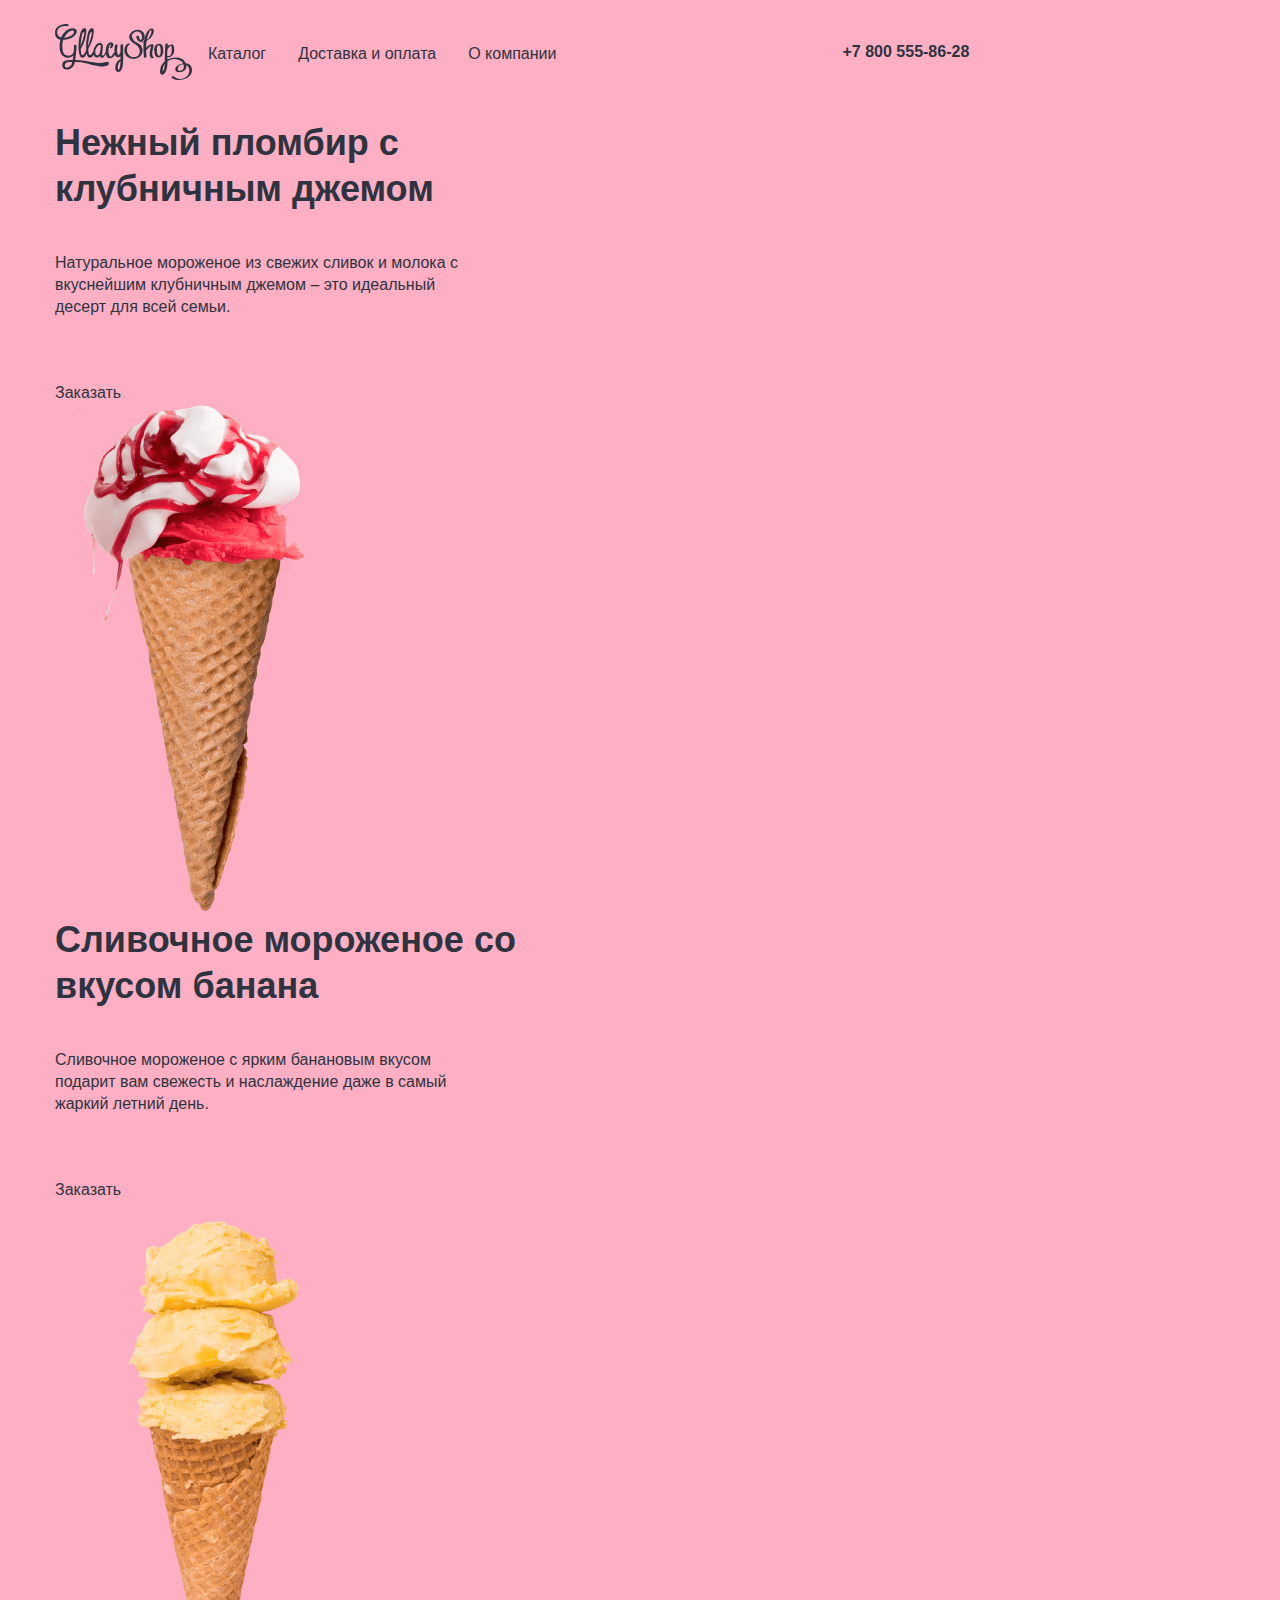
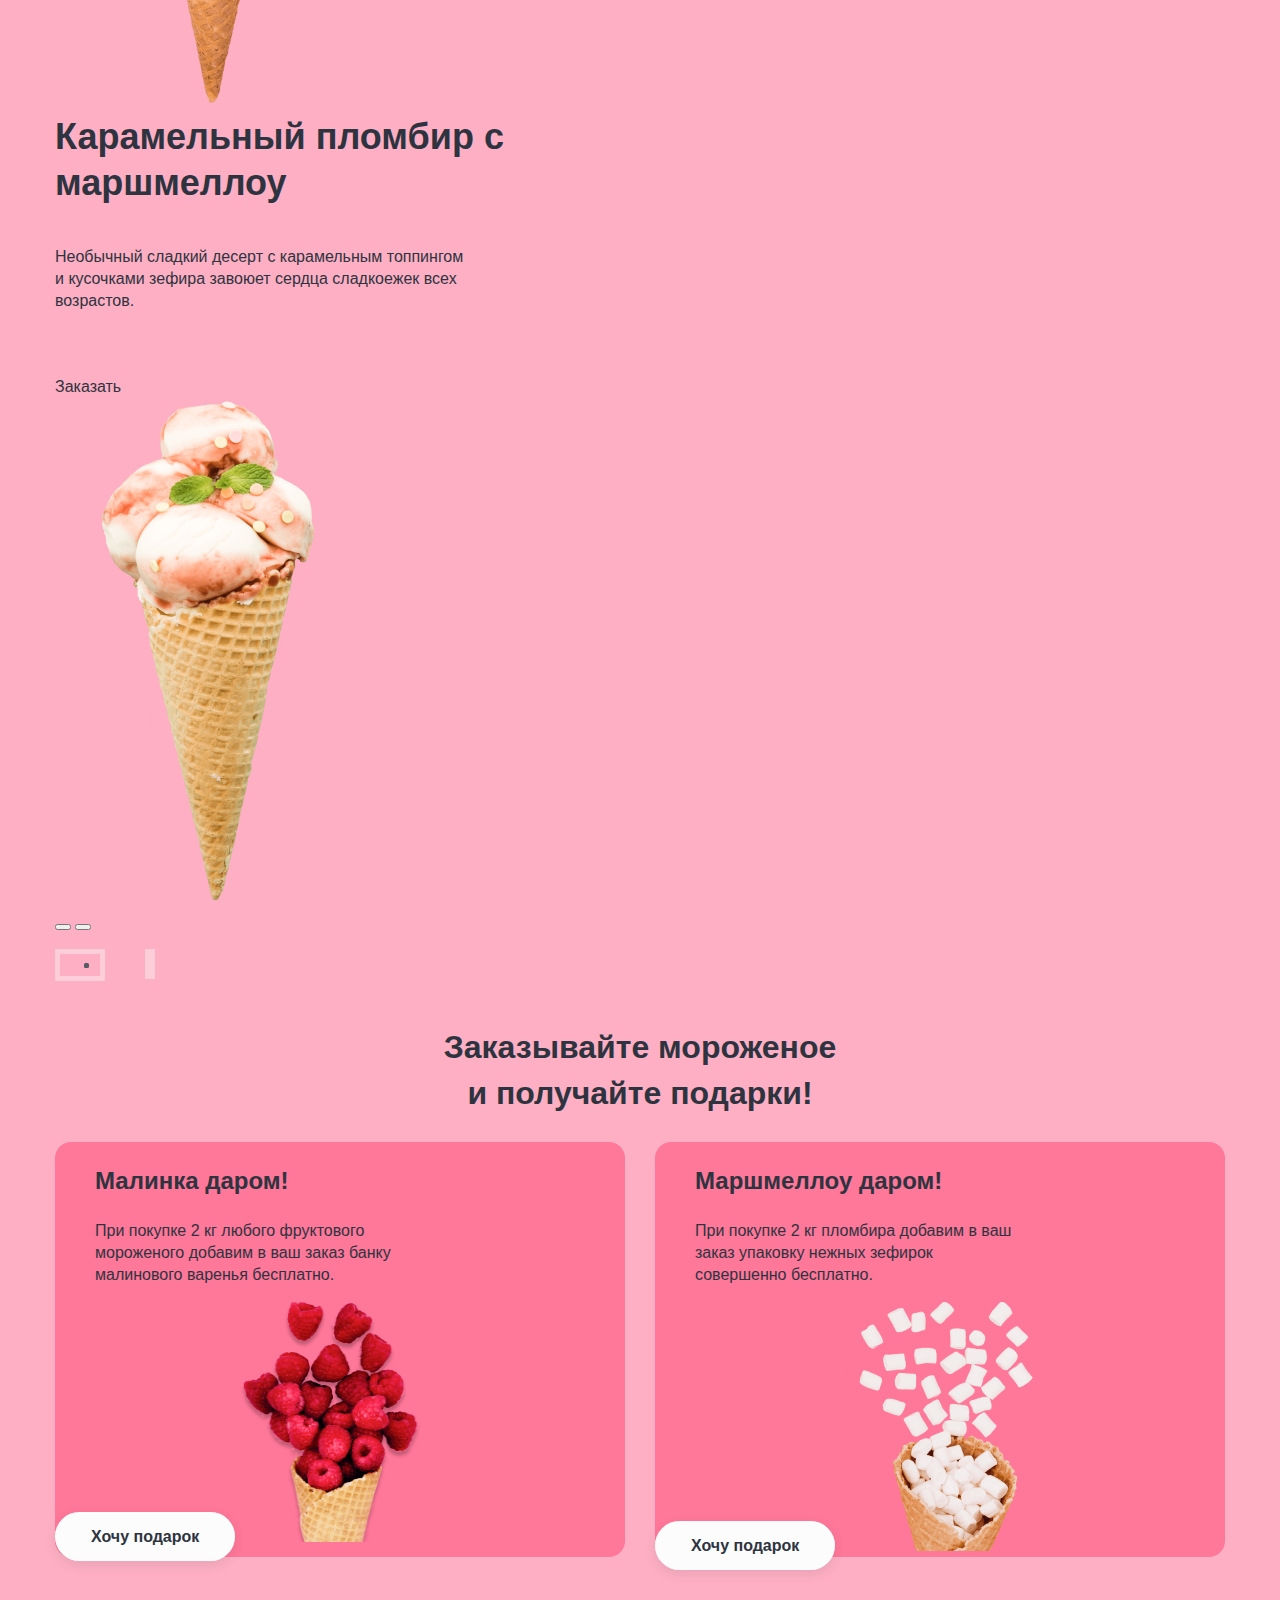
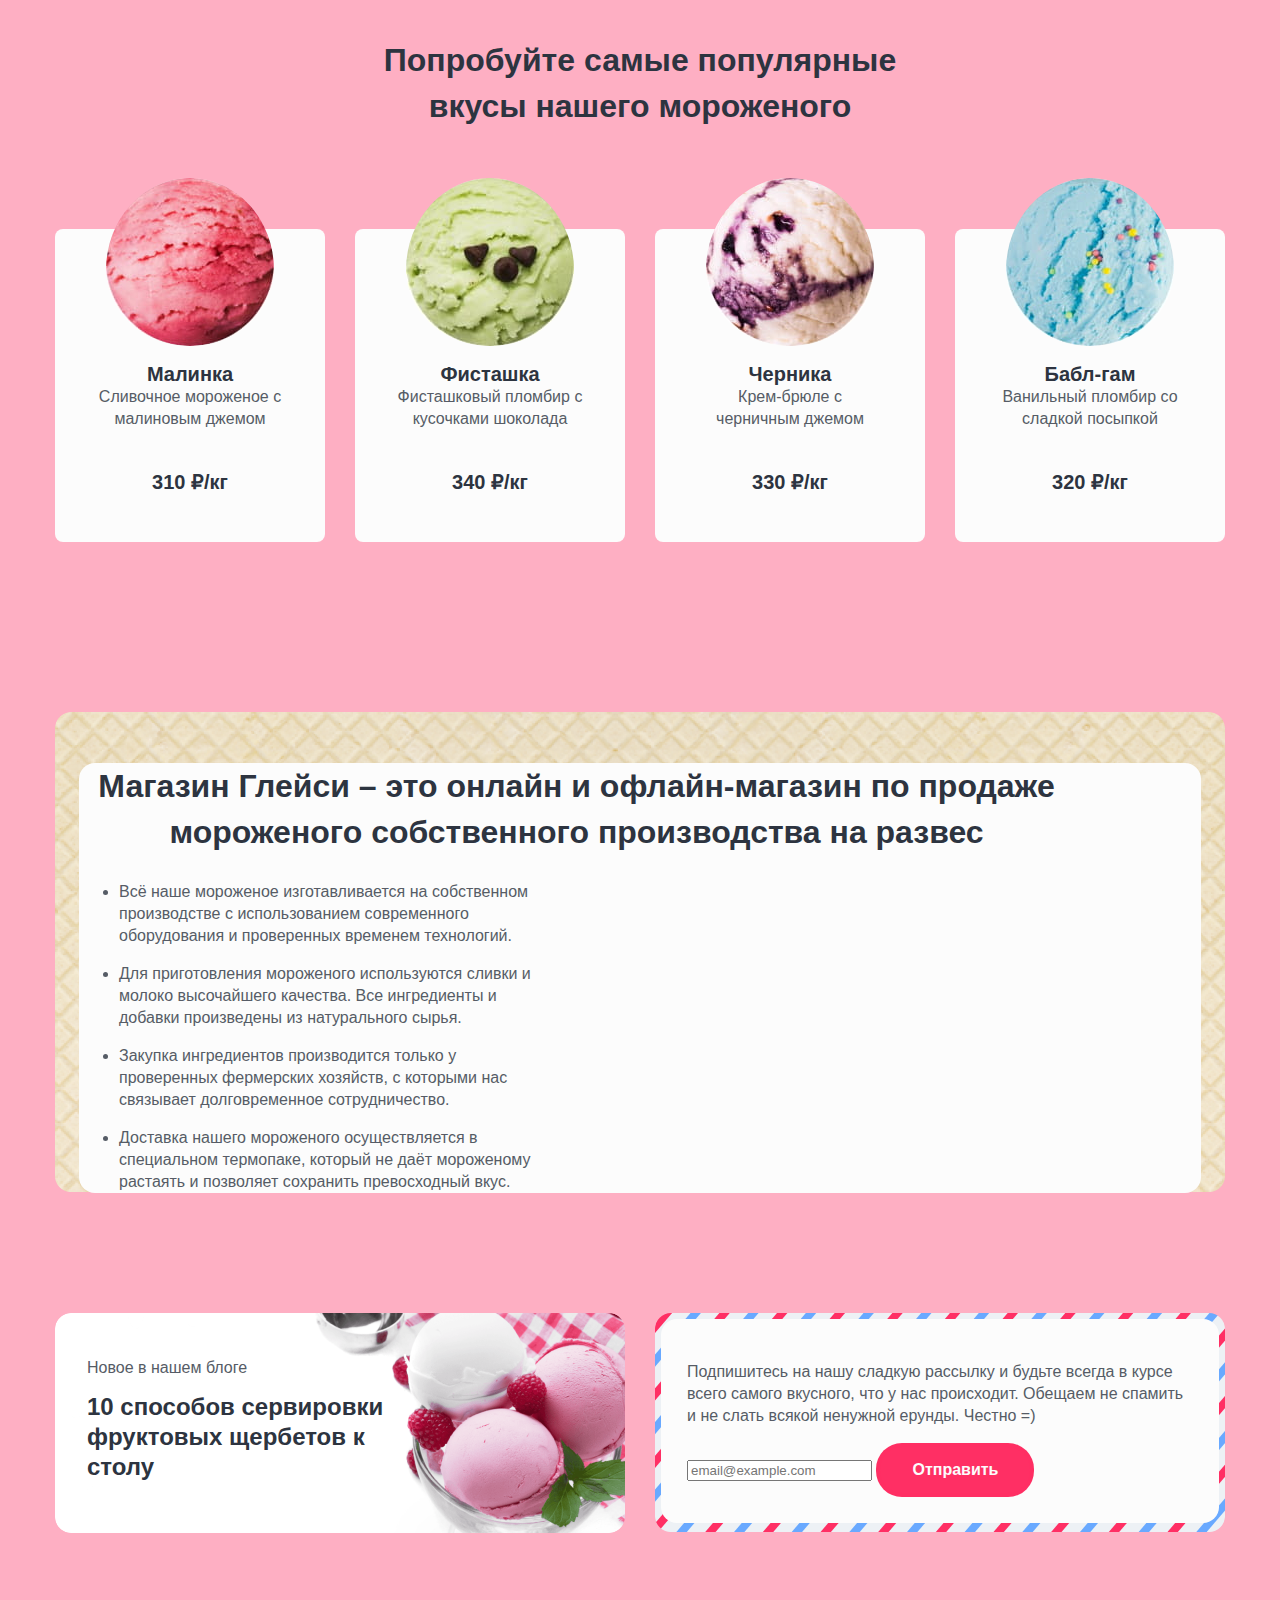
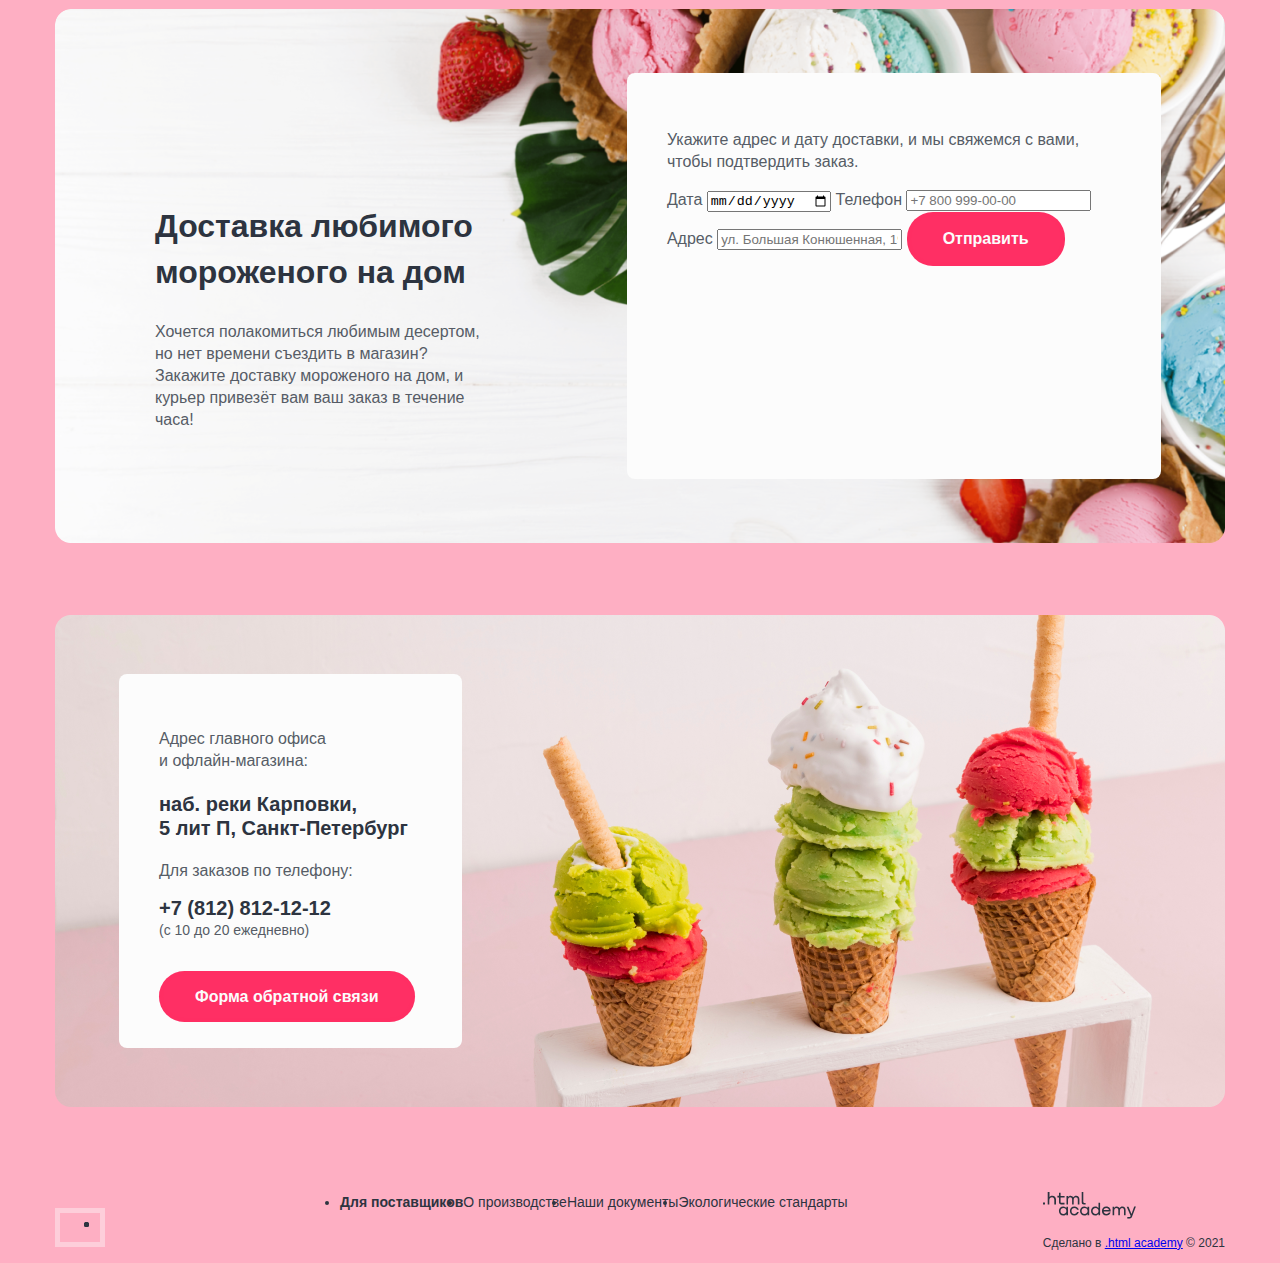
==== index.html @ 5a58a745 "Микросетки на флексах" ====
<!DOCTYPE html>
<html lang="ru">

<head>
  <meta charset="UTF-8">
  <meta http-equiv="X-UA-Compatible" content="IE=edge">
  <meta name="viewport" content="width=device-width, initial-scale=1.0">
  <link rel="stylesheet" href="styles/styles.css">
  <title>Магазин мороженого GllacyShop</title>
</head>

<body>
  <header class="page_header">
    <a class="page_header_logo link">
      <img alt="Логотип GllacyShop" src="images/logo.svg" width="137" height="56">
    </a>
    <nav class="navigation">
      <ul class="navigation_list">
        <li class="navigation_item">
          <a class="navigation_link link" href="catalog.html">Каталог</a>
        </li>
        <li class="navigation_item">
          <a class="navigation_link link" href="#">Доставка и оплата</a>
        </li>
        <li class="navigation_item">
          <a class="navigation_link link" href="#">О компании</a>
        </li>
      </ul>
    </nav>
    <ul class="info-user">
      <li class="info_item">
        <a class="contacts-phone link" href="tel:+78005558628">+7 800 555-86-28</a>
      </li>
      <li class="info_item">
        <a class="info_link link" href="#">
         <span class="visually-hidden">Поиск</span>
        </a>
      </li>
      <li class="info_item">
        <a class="info_link link link" href="#">
          <span class="visually-hidden">Вход</span>
        </a>
      </li>
      <li class="info_item">
        <a class="info_link link" href="#">
          <span class="visually-hidden">Корзина</span>
        </a>
      </li>
    </ul>
  </header>
  <main class="main-container main_index">
    <div class="page_container">
    <h1 class="visually-hidden">Онлайн и офлайн-магазин по продаже мороженого GllacyShop</h1>
    <section class="options">
      <ul class="slider_options">
        <li class="slider_options_item">
          <div class="slider_text">
            <h2 class="slider_title">Нежный пломбир с клубничным джемом</h2>
            <p class="slider_description">Натуральное мороженое из свежих сливок и молока с вкуснейшим клубничным джемом
              – это идеальный десерт для всей семьи. </p>
            <a href="#" class="button_cart link">Заказать</a>
          </div>
          <div class="image_slider">
            <img class="img_slider" src="images/ice_main1.png" alt="Пломбир с клубничным джемом" width="306"
              height="507">
          </div>
        </li>
        <li class="slider_options_item">
          <div class="slider_text">
            <h2 class="slider_title">Сливочное мороженое со вкусом банана</h2>
            <p class="slider_description">Сливочное мороженое с ярким банановым вкусом подарит вам свежесть и наслаждение даже в самый жаркий летний день. </p>
            <a href="#" class="button_cart link">Заказать</a>
          </div>
          <div class="image_slider">
            <img class="img_slider" src="images/ice_main2.png" alt="Банановое мороженое" width="306" height="507">
          </div>
        </li>
        <li class="slider_options_item">
          <div class="slider_text">
            <h2 class="slider_title">Карамельный пломбир с маршмеллоу</h2>
            <p class="slider_description">Необычный сладкий десерт с карамельным топпингом и
              кусочками зефира завоюет сердца сладкоежек всех возрастов.</p>
            <a href="#" class="button_cart link link">Заказать</a>
          </div>
          <div class="image_slider">
            <img class="img_slider" src="images/ice_main3.png" alt="Карамельный пломбир" width="306" height="507">
          </div>
        </li>
      </ul>
      <div class="slider_button">
        <button class="slider_prev" type="button"><span class="visually-hidden">Предыдущее фото
          </span>
        </button>
        <button class="slider_next" type="button"><span class="visually-hidden">Следующее фото
          </span>
        </button>
      </div>
      <div class="slider_bottom">
        <ul class="socials_list">
          <li class="socials_item">
            <a class="button_social" href="https://vk.com/htmlacademy"><span class="visually-hidden">ВКонтакте</span>
            </a>
          </li>
          <li class="socials_item">
            <a class="button_social" href="https://www.facebook.com/htmlacademy"><span
                class="visually-hidden">Фейсбук</span>
            </a>
          </li>
          <li class="socials_item">
            <a class="button_social link" href="https://www.instagram.com/htmlacademy/"><span
                class="visually-hidden">Инстаграм</span>
            </a>
          </li>
        </ul>
        <ul class="slider_pagination_list">
          <li class="slider_pagination">
            <a href="#" class="slider_pagination_button slider_pagination_button_active link"><span class="visually-hidden">
                Слайд 1</span></a>
          </li>
          <li class="slider_pagination">
            <a href="#" class="slider_pagination_button link"><span class="visually-hidden">
                Слайд 2</span></a>
          </li>
          <li class="slider_pagination">
            <a href="#" class="slider_pagination_button link"><span class="visually-hidden">
                Слайд 3</span></a>
          </li>
        </ul>
      </div>
    </section>
    <section class="offers">
      <h2 class="offers_title">Заказывайте мороженое <br> и получайте подарки!</h2>
      <ul class="offers_list">
        <li class="offers_item">
          <h3 class="offers_item_title">Малинка даром!</h3>
          <p class="offers_item_description">При покупке 2 кг любого фруктового мороженого добавим в ваш заказ банку
            малинового варенья бесплатно.</p>
          <a class="offers_item_button link" href="#">Хочу подарок</a>
          <img class="offers_item_img" src="images/raspberry.png" alt="Малина и рожок мороженого" width="181" height="240">
        </li>
        <li class="offers_item"> 
          <h3 class="offers_item_title">Маршмеллоу даром!</h3>
          <p class="offers_item_description">При покупке 2 кг пломбира добавим в ваш заказ упаковку нежных зефирок
            совершенно бесплатно.</p>
          <a class="offers_item_button link" href="#">Хочу подарок</a>
          <img class="offers_item_img" src="images/marshmallow.png" alt="Зефир и рожок мороженого" width="232" height="249">
        </li>
      </ul>
    </section>
    <section class="popular">
      <h2 class="popular_title">Попробуйте самые популярные вкусы нашего мороженого</h2>
      <ul class="product_list">
        <li class="product_card">
          <img class="product_card_img" src="images/raspberry-foto.jpg" alt="Шарик малинового мороженого" width="168" height="168">
          <h3 class="product_card_title">Малинка</h3>
          <p class="product_card_description">Сливочное мороженое с малиновым джемом</p>
          <p class="product_card_price">310 <span>₽/кг</span></p>
          <a href="#" class="product_card_button link"><span class="visually-hidden">Заказать</span>
          </a>
        </li>
        <li class="product_card">
          <img class="product_card_img" src="images/pistachio-foto.jpg" alt="Шарик фисташкового мороженого" width="168" height="168">
          <h3 class="product_card_title">Фисташка</h3>
          
          <p class="product_card_description">Фисташковый пломбир с кусочками шоколада</p>
          <p class="product_card_price">340 <span>₽/кг</span></p>
          <a href="#" class="product_card_button link"><span class="visually-hidden">Заказать</span>
          </a>
        </li>
        <li class="product_card">
          <img class="product_card_img" src="images/blueberry-foto.jpg" alt="Шарик черничного мороженого" width="168" height="168">
          <h3 class="product_card_title">Черника</h3>
          <p class="product_card_description">Крем-брюле с черничным джемом</p>
          <p class="product_card_price">330 <span>₽/кг</span></p>
          <a href="#" class="product_card_button link"><span class="visually-hidden">Заказать</span>
          </a>
        </li>
        <li class="product_card">
          <img class="product_card_img" src="images/bubble.jpg" alt="Шарик мороженого бабл-гам" width="168" height="168">
          <h3 class="product_card_title">Бабл-гам</h3>
          <p class="product_card_description">Ванильный пломбир со сладкой посыпкой</p>
          <p class="product_card_price">320 <span>₽/кг</span></p>
          <a href="#" class="product_card_button link"><span class="visually-hidden">Заказать</span>
          </a>
        </li>
      </ul>
    </section>
    <section class="advantages">
      <div class="advantages_background">
        <h2 class="advantages_title">Магазин Глейси – это онлайн и офлайн-магазин по продаже мороженого собственного
          производства на развес</h2>
        <ul class="dvantages_list">
          <li class="advantages_item">
            <p class="advantages_description">Всё наше мороженое изготавливается на собственном производстве с
              использованием современного оборудования и проверенных временем технологий.</p>
          </li>
          <li class="advantages_item">
            <p class="advantages_description">Для приготовления мороженого используются сливки и молоко высочайшего
              качества. Все ингредиенты и добавки произведены из натурального сырья.</p>
          </li>
          <li class="advantages_item">
            <p class="advantages_description">Закупка ингредиентов производится только у проверенных фермерских
              хозяйств,
              с которыми нас связывает долговременное сотрудничество.</p>
          </li>
          <li class="advantages_item">
            <p class="advantages_description">Доставка нашего мороженого осуществляется в специальном термопаке, который
              не даёт мороженому растаять и позволяет сохранить превосходный вкус.</p>
          </li>
        </ul>
      </div>
    </section>
    <div class="container_news">
      <article class="news_blog">
        <a class="news_blog_link link" href="#">
          <h2 class="news_blog_title">Новое в нашем блоге</h2>
          <p class="news_blog_text">10 способов сервировки фруктовых щербетов к столу</p>
          <!---Временный перенос в css
          <img class="news_blog_img" src="images/ice_news.png" alt="Три шарикa мороженого" width="570" height="220">
          -->
        </a>
      </article>
      <section class="newsletter">
        <div class="newsletter_background">
          <h2 class="visually-hidden">Подписка на новостную рассылку</h2>
          <form class="newsletter-form" action="https://echo.htmlacademy.ru/" method="post">
            <p class="newsletter_description">Подпишитесь на нашу сладкую рассылку и будьте всегда в курсе всего самого
              вкусного, что у нас происходит.
              Обещаем не спамить и не слать всякой ненужной ерунды. Честно =)</p>
            <label for="newsletter-email"><span class="visually-hidden">Email</span></label>
            <input class="field" type="email" placeholder="email@example.com" id="newsletter-email" name="newsletter-email"
              required>
            <button class="button newsletter-button" type="submit">Отправить</button>
          </form>
        </div>
      </section>
    </div>
    <section class="delivery">
      <div class="delivery_description">
        <h2 class="delivery_titel">Доставка любимого мороженого на дом</h2>
        <p>Хочется полакомиться любимым десертом, но нет времени съездить в магазин?
          Закажите доставку мороженого на дом, и курьер привезёт вам ваш заказ в течение часа!</p>
      </div>
      <form class="delivery_form" action="https://echo.htmlacademy.ru/" method="post">
        <p class="delivery_form_descriprion">Укажите адрес и дату доставки, и мы свяжемся с вами, чтобы подтвердить заказ.</p>
        <label for="delivery_date">Дата</label>
        <input type="date" required id="delivery_date" name="delivery-date">
        <label for="delivery_tel">Телефон</label>
        <input type="tel" placeholder="+7 800 999-00-00" id="delivery_tel" name="delivery-tel">
        <label for="delivery_address">Адрес</label>
        <input type="text" placeholder="ул. Большая Конюшенная, 19/8" required id="delivery_address"
          name="delivery-address">
        <button class="button" type="submit">Отправить</button>
      </form>
    </section>
    <section class="contacts">
      <div class="contacts_titel_container">
        <h2 class="contacts_titel">Адрес главного офиса <br> и офлайн-магазина:</h2>
        <p class="contacts_address"><b>наб. реки Карповки, <br> 5 лит П, Санкт-Петербург</b></p>
        <h2 class="contacts_titel">Для заказов по телефону:</h2>
        <p class="contacts_tel"><b><span class="contacts_tel_bold">+7 (812) 812-12-12</span></b><br>(с 10 до 20 ежедневно)</p>
        <a class="button button-feedback link" href="#">Форма обратной связи</a>
      </div>
    </section>
  </div>
  </main>
  <footer class="page_footer">
    <div class="page-footer-container">  
    <ul class="socials_list">
      <li class="socials_item">
        <a class="button_social" href="https://vk.com/htmlacademy"><span class="visually-hidden">ВКонтакте</span>
        </a>
      </li>
      <li class="socials_item">
        <a class="button_social link" href="https://www.facebook.com/htmlacademy"><span
            class="visually-hidden">Фейсбук</span>
        </a>
      </li>
      <li class="socials_item">
        <a class="button_social link" href="https://www.instagram.com/htmlacademy/"><span
            class="visually-hidden">Инстаграм</span>
        </a>
      </li>
    </ul>
    <div class="documents">
      <ul class="documents_list">
        <li class="documents_item"><b>Для
            поставщиков</b></li>
        <li class="documents_item">
          <a class="documents_link link" href="#">О производстве</a>
        </li>
        <li class="documents_item">
          <a class="documents_link link" href="#">Наши документы</a>
        </li>
        <li class="documents_item">
          <a class="documents_link link" href="#">Экологические стандарты</a>
        </li>
      </ul>
    </div>
    <div class="info_academy">
      <a target="_blank" href="https://htmlacademy.ru/">
        <img src="images/logo_htmlacademy.svg" alt="Логотип" width="93" height="27">
      </a>
      <p>Сделано в
        <a target="_blank" href="https://htmlacademy.ru/">.html academy</a>
        © 2021
      </p>
    </div>
    </div>
  </footer>
</body>

</html>
---- styles/styles.css ----
@font-face {
	font-family: "Inter";
	src: url("../fonts/inter-400.woff2");
	font-style: normal;
	font-weight: 400;
	font-display: swap;
}
@font-face {
	font-family: "Inter";
	src: url("../fonts/inter-700.woff2");
	font-style: normal;
	font-weight: 700;
	font-display: swap;
}
@font-face {
	font-family: "Inter";
	src: url("../fonts/inter-900.woff2");
	font-style: normal;
	font-weight: 900;
	font-display: swap;
}
html {
	height: 100%;
}
body {
	font-family: "Inter", sans-serif;
	font-size: 16px;
	line-height: 22px;
	background-color: #feafc3;
	color: #565c66;
	margin: 0;
	display: flex;
	flex-direction: column;
	min-height: 100%;
}
.visually-hidden {
	position: absolute;
	width: 1px;
	height: 1px;
	margin: -1px;
	padding: 0;
	border: 0;
	clip: rect(0 0 0 0);
	overflow: hidden;
}
header {
	line-height: 20px;
	color: #2d3440;
}
.main-container {
	flex-grow: 1;
}
.link {
	text-decoration: none;
	color: inherit;
}
.page_header {
	display: flex;
	margin: 0 auto;
	padding: 0;
}
.page_header_logo {
	margin-top: 24px;
	margin-top: 24px;
	width: 137px;
}
.navigation_list,
.info-user {
	margin: 0;
	padding: 0;
	list-style-type: none;
}
.navigation_list {
	display: flex;
	width: 614px;
	margin-top: 36px;
	margin-bottom: 32px;
	flex-wrap: wrap;
}
.navigation_item {
	padding: 8px 16px;
	min-width: 32px;
	min-height: 36px;
}
.info-user {
	display: flex;
	width: 419px;
	justify-content: space-around;
}
.contacts-phone {
	display: block;
	font-weight: 700;
	padding: 42px 0;
}
.page_container {
	width: 1170px;
	margin: 0 auto;
}
.slider_options {
	list-style-type: none;
	padding: 0;
	margin: 0;
}
.slider_text {
	color: #2d3440;
	text-align: left;
	display: flex;
	flex-direction: column;
	flex-wrap: wrap;
	justify-content: flex-end;
}
.slider_title {
	font-weight: 900;
	font-size: 36px;
	line-height: 46px;
	color: #2d3440;
	text-align: left;
	flex-grow: 1;
	width: 470px;
	margin-top: 0;
	margin-bottom: 0;
	padding-bottom: 24px;
}
.slider_description {
	width: 414px;
	padding-bottom: 48px;
}
.slider_bottom {
	display: flex;
}
.slider_pagination {
	display: flex;
}
/* временные рамки до появления иконок*/
.socials_list,
.slider_pagination {
	border: rgba(252, 252, 252, 0.4) 5px solid;
}
.offers,
.news_blog_text,
.delivery_date,
.delivery_tel,
.delivery_address {
	color: #2d3440;
}
.offers_title {
	font-weight: 900;
	font-size: 32px;
	line-height: 46px;
	text-align: center;
}
.offers_list {
	display: flex;
	justify-content: space-between;
	list-style-type: none;
	margin: 0 auto;
	padding: 0;
	width: 1170px;
	margin-bottom: 80px;
}
.offers_item {
	width: 570px;
	background-color: #ff7799;
	border-radius: 16px;
}
.offers_item_description {
	width: 321px;
	margin-left: 40px;
}
.offers_item_button {
	background: #fcfcfc;
	border: 4px solid rgba(252, 252, 252, 0.4);
	box-shadow: 0px 4px 12px rgba(45, 52, 64, 0.1);
	border-radius: 26px;
	color: #2d3440;
	font-weight: 700;
	padding: 12px 32px;
	margin: 0;
}
.offers_item_title {
	font-weight: 700;
	font-size: 24px;
	line-height: 30px;
	color: #2d3440;
	padding-left: 40px;
}
.popular_title {
	font-weight: 900;
	font-size: 32px;
	line-height: 46px;
	color: #2d3440;
	width: 527px;
	margin: 0 auto;
	text-align: center;
	margin-bottom: 100px;
}
.advantages {
	background-image: url("../images/waffle_back.jpg");
	border-radius: 16px;
	background-repeat: no-repeat;
	padding: 24px;
	margin-top: 80px;
	margin-bottom: 80px;
}
.advantages_background {
	background-color: #fcfcfc;
	background-size: 1122px auto;
	border-radius: 16px;
	margin: 0 auto;
}
.advantages_title {
	text-align: center;
	font-weight: 900;
	color: #2d3440;
	font-size: 32px;
	line-height: 46px;
	width: 995px;
}
.advantages_item {
	padding: 0;
}
.advantages_description {
	width: 440px;
}
.container_news {
	display: flex;
	justify-content: space-between;
	margin-bottom: 76px;
}
.news_blog_link,
.news_blog_text,
.news_blog {
	padding: 0px;
	margin: 0px;
}
.news_blog {
	background-image: url("../images/ice_news.png");
	background-repeat: no-repeat;
	border-radius: 16px;
	box-sizing: border-box;
	width: 570px;
	height: 220px;
	padding-left: 32px;
	padding-top: 32px;
}
.news_blog_img {
	top: 50px;
	left: 50px;
}
.news_blog_title {
	font-size: 16px;
	line-height: 20px;
	font-weight: normal;
	padding: 0;
}
.news_blog_text {
	font-size: 24px;
	line-height: 30px;
	font-weight: 700;
	width: 303px;
}
.newsletter {
	background-image: url("../images/mail.png");
	border-radius: 16px;
	background-repeat: no-repeat;
	width: 570px;
	padding: 0;
}
.newsletter_background {
	background-color: #fcfcfc;
	border-radius: 16px;
	padding: 26px;
	box-sizing: border-box;
	width: 558px;
	margin: 6px;
}
.newsletter_description {
	width: 506px;
}
.delivery {
	background-image: url("../images/ice_delivery.png");
	border-radius: 16px;
	background-repeat: no-repeat;
	display: flex;
	justify-content: space-between;
	margin: 0 auto;
}
.delivery_description {
	padding-left: 100px;
	padding-right: 135px;
	padding-top: 167px;
	padding-bottom: 163px;
	width: 371px;
}
.delivery_titel {
	font-size: 32px;
	line-height: 46px;
	font-weight: 900;
	color: #2d3440;
}
.button {
	background-color: #ff2f64;
	border-radius: 26px;
	border: 4px solid rgba(255, 47, 100, 0.3);
	color: #fcfcfc;
	font-weight: 700;
	padding: 13px 32px;
	font-size: 16px;
	line-height: 20px;
}
.delivery_form {
	background-color: #fcfcfc;
	border-radius: 8px;
	width: 500px;
	height: 406px;
	margin-top: 64px;
	margin-bottom: 64px;
	margin-right: 64px;
	padding-left: 40px;
	padding-right: 40px;
}
.delivery_form_descriprion {
	padding-top: 40px;
}
.contacts {
	background-image: url("../images/Contacts.png");
	border-radius: 16px;
	background-repeat: no-repeat;
	background-size: 1170px 492px;
	padding: 64px 64px;
	background-position: center;
	margin-bottom: 80px;
}
.contacts_titel_container {
	background: #fcfcfc;
	border-radius: 8px;
	box-sizing: border-box;
	width: 343px;
	padding: 40px;
}
.contacts_titel {
	font-size: 16px;
	line-height: 22px;
	font-weight: 400;
	color: #565c66;
	text-align: left;
}
.contacts_address {
	font-size: 20px;
	line-height: 24px;
	color: #2d3440;
}
.contacts_tel {
	font-size: 14px;
	line-height: 20px;
	padding-bottom: 32px;
}
.contacts_tel_bold {
	font-weight: 700;
	font-size: 20px;
	line-height: 24px;
	color: #2d3440;
}
.button-feedback a {
	color: #fcfcfc;
}
footer {
	color: #2d3440;
}
.documents {
	font-size: 14px;
	line-height: 20px;
}
.info_academy {
	font-size: 12px;
	line-height: 16px;
}
.page-footer-container {
	display: flex;
	width: 1170px;
	margin: 0 auto;
	justify-content: space-between;
}
/*----Каталог----*/
.navigation_link_aktiv {
	background: #ff4a78;
	border-radius: 26px;
	color: #fcfcfc;
	padding: 8px 16px;
}
.breadcrumbs {
	list-style-type: none;
	display: flex;
	margin: 0;
	padding: 0;
}
.breadcrumbs_item {
	font-size: 14px;
	line-height: 20px;
	font-weight: 700;
	padding-right: 16px;
}
.breadcrumbs_link {
	border-bottom: 1px solid #2d3440;
}
.catalog_products {
	display: flex;
	margin: 0 auto;
	padding: 0;
	flex-wrap: wrap;
}
.catalog_filter {
	display: flex;
	flex-wrap: wrap;
	margin: 0 auto;
	padding-bottom: 50px;
}
.catalog_filter_group {
	color: #2d3440;
	border: 0 none;
	padding: 0;
	font-size: 14px;
	line-height: 20px;
	margin: 0 24px 16px 0;
}
.select_control {
	background: #fcfcfc;
	border-radius: 20px;
	color: #2d3440;
	padding: 8px 63px 8px 16px;
}
.catalog_filter_list {
	list-style-type: none;
	display: flex;
	flex-wrap: wrap;
	padding: 8px 16px;
	background: #fcfcfc;
	border-radius: 20px;
	margin-top: 0;
}
.catalog_filter_group_title,
.catalog_filter_title {
	padding-bottom: 8px;
	font-size: 14px;
	line-height: 20px;
}
.catalog_filter_item {
	padding-right: 16px;
}
.catalog_filter_item:last-child {
	padding-right: 0;
}
.inner_header_title {
	font-size: 32px;
	font-weight: 900;
	line-height: 46px;
}
.button_select {
	background: rgba(252, 252, 252, 0.3);
	border: 2px solid #fcfcfc;
	border-radius: 20px;
	font-size: 14px;
	font-weight: 700;
	color: #2d3440;
	padding: 8px 53px;
	width: 187px;
	height: 36px;
	align-self: center;
}
.product_card {
	background-color: #fcfcfc;
	border-radius: 8px;
	text-align: center;
	padding: 40px 10px;
	margin-bottom: 91px;
}
.product_card_title,
.product_card_price {
	font-size: 20px;
	line-height: 24px;
	font-weight: 700;
	color: #2d3440;
}
.pagination_button {
	background: #fcfcfc;
	border: 4px solid rgba(252, 252, 252, 0.4);
	border-radius: 26px;
	padding: 12px 32px;
	font-size: 16px;
	font-weight: 700;
}
.pagination_current {
	background-color: #fcfcfc;
	border-radius: 50px;
	padding: 2px 8px;
	margin: 10px 0;
}
.pagination_link {
	line-height: 20px;
	color: #2d3440;
}
.product_card {
	list-style-type: none;
	padding: 0;
}
.product_list {
	display: flex;
	flex-wrap: wrap;
	justify-content: space-between;
	margin: 0 auto;
	padding: 0;
}
.product_card {
	display: flex;
	flex-direction: column;
	width: 270px;
	margin-bottom: 90px;
}
.product_card_img {
	display: block;
	margin-top: -51px;
	align-self: center;
	border-radius: 50%;
	padding: 0px 40px 16px;
}

.product_card_title {
	padding: 0;
	margin: 0;
}
.product_card_description {
	width: 190px;
	align-self: center;
	padding-left: 40px;
	padding-right: 40px;
	padding-bottom: 20px;
	margin: 0;
}
.product_card_price {
	padding-bottom: 28px;
}
.pagination_item {
	list-style-type: none;
	padding: 0;
}
/* временный флекс, потом переделать на грид с двумя колонками */
.pagination-container {
	display: flex;
	justify-content: center;
}
/*  */
.pagination_list {
	display: flex;
}
.pagination_link {
	padding-right: 16px;
}

.info_academy {
	align-self: flex-end;
}
.socials_list {
	display: flex;
}
/* временный флекс, потом переделать на грид с двумя колонками */
.documents_list {
	display: flex;
	margin: 0 auto;
}
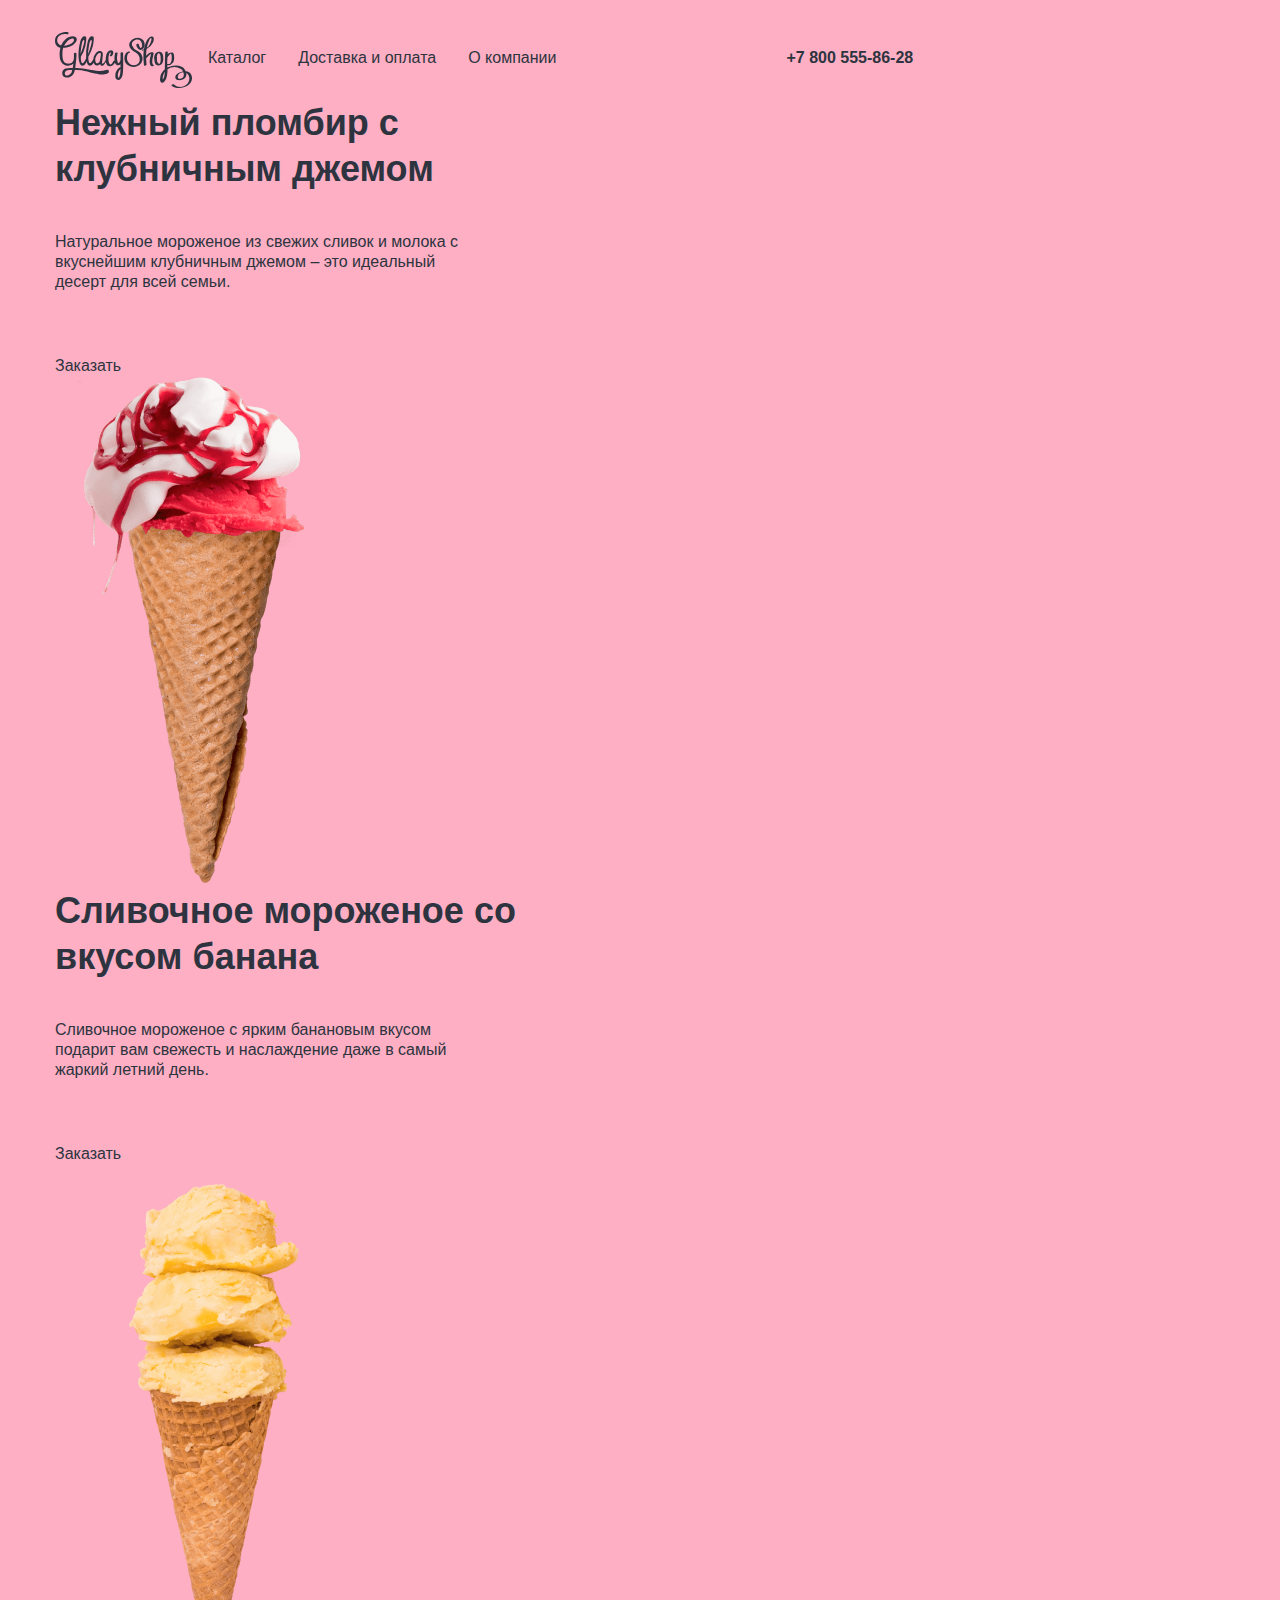
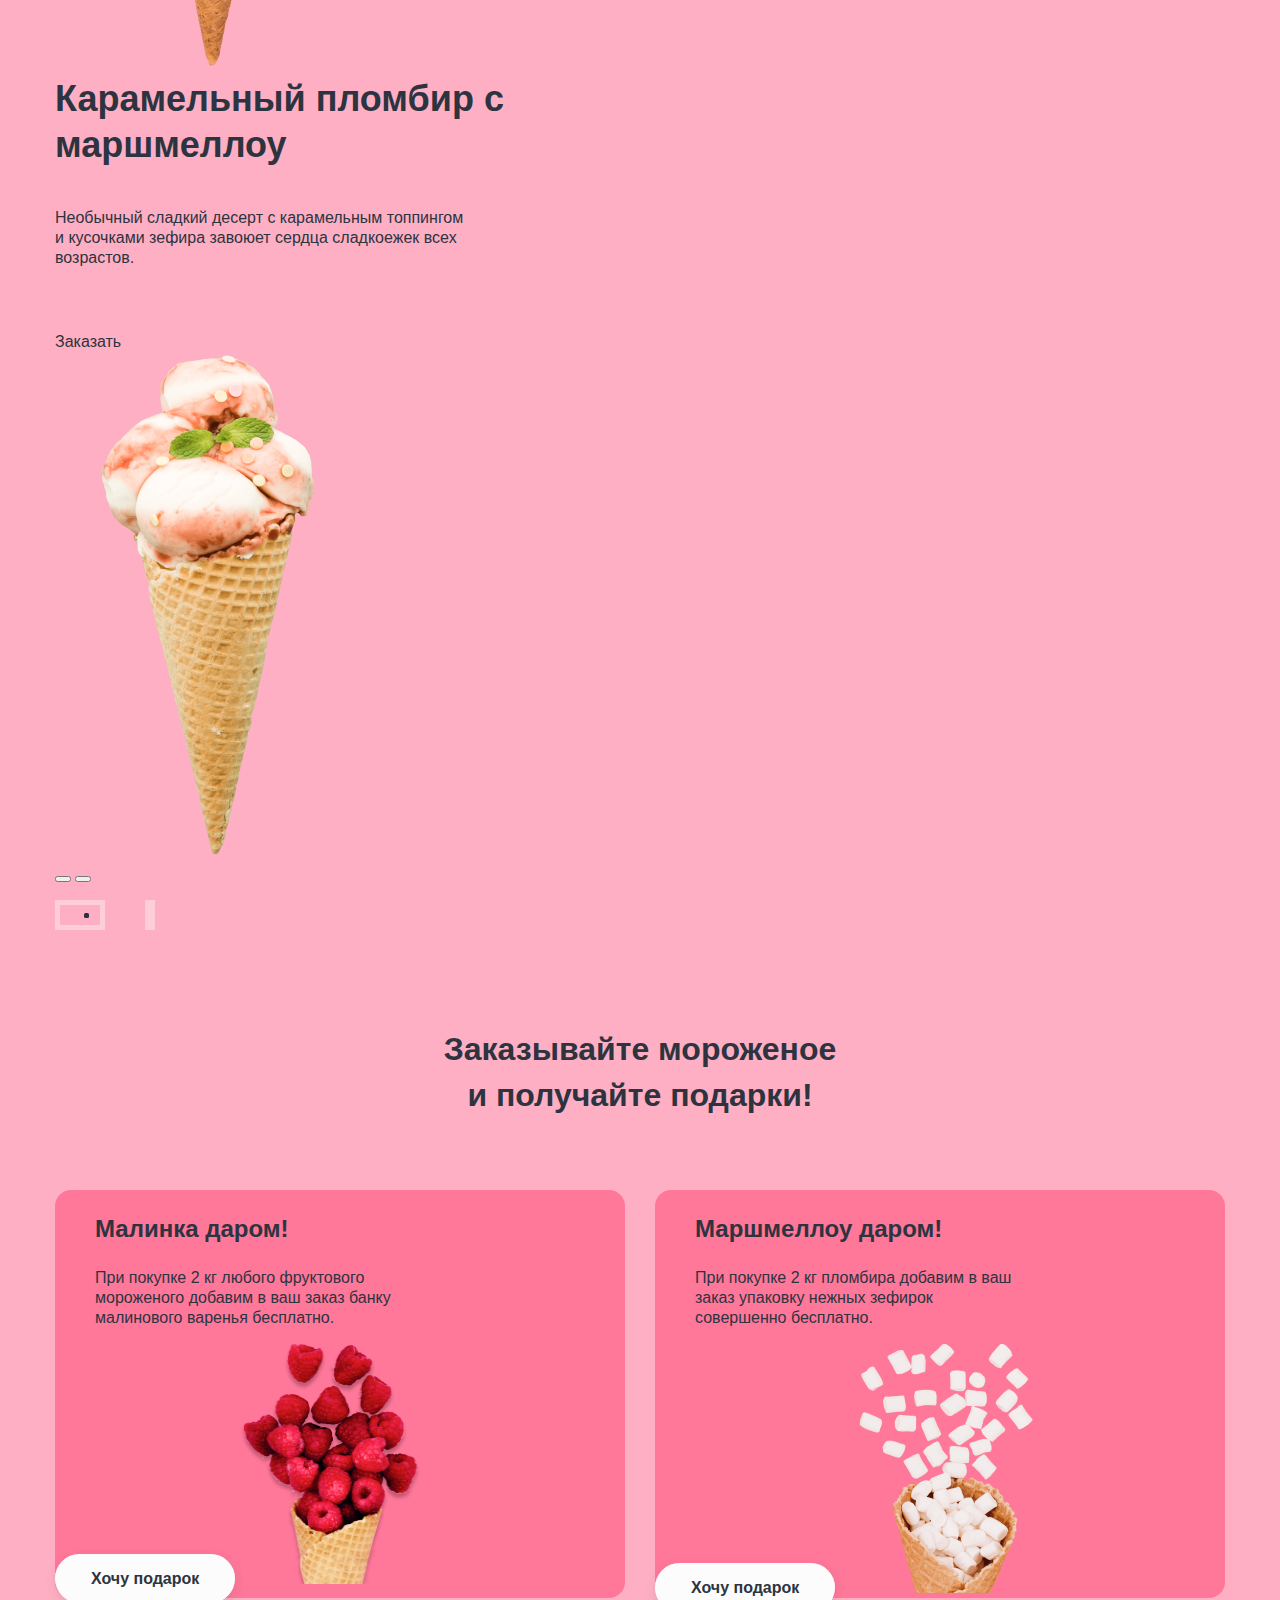
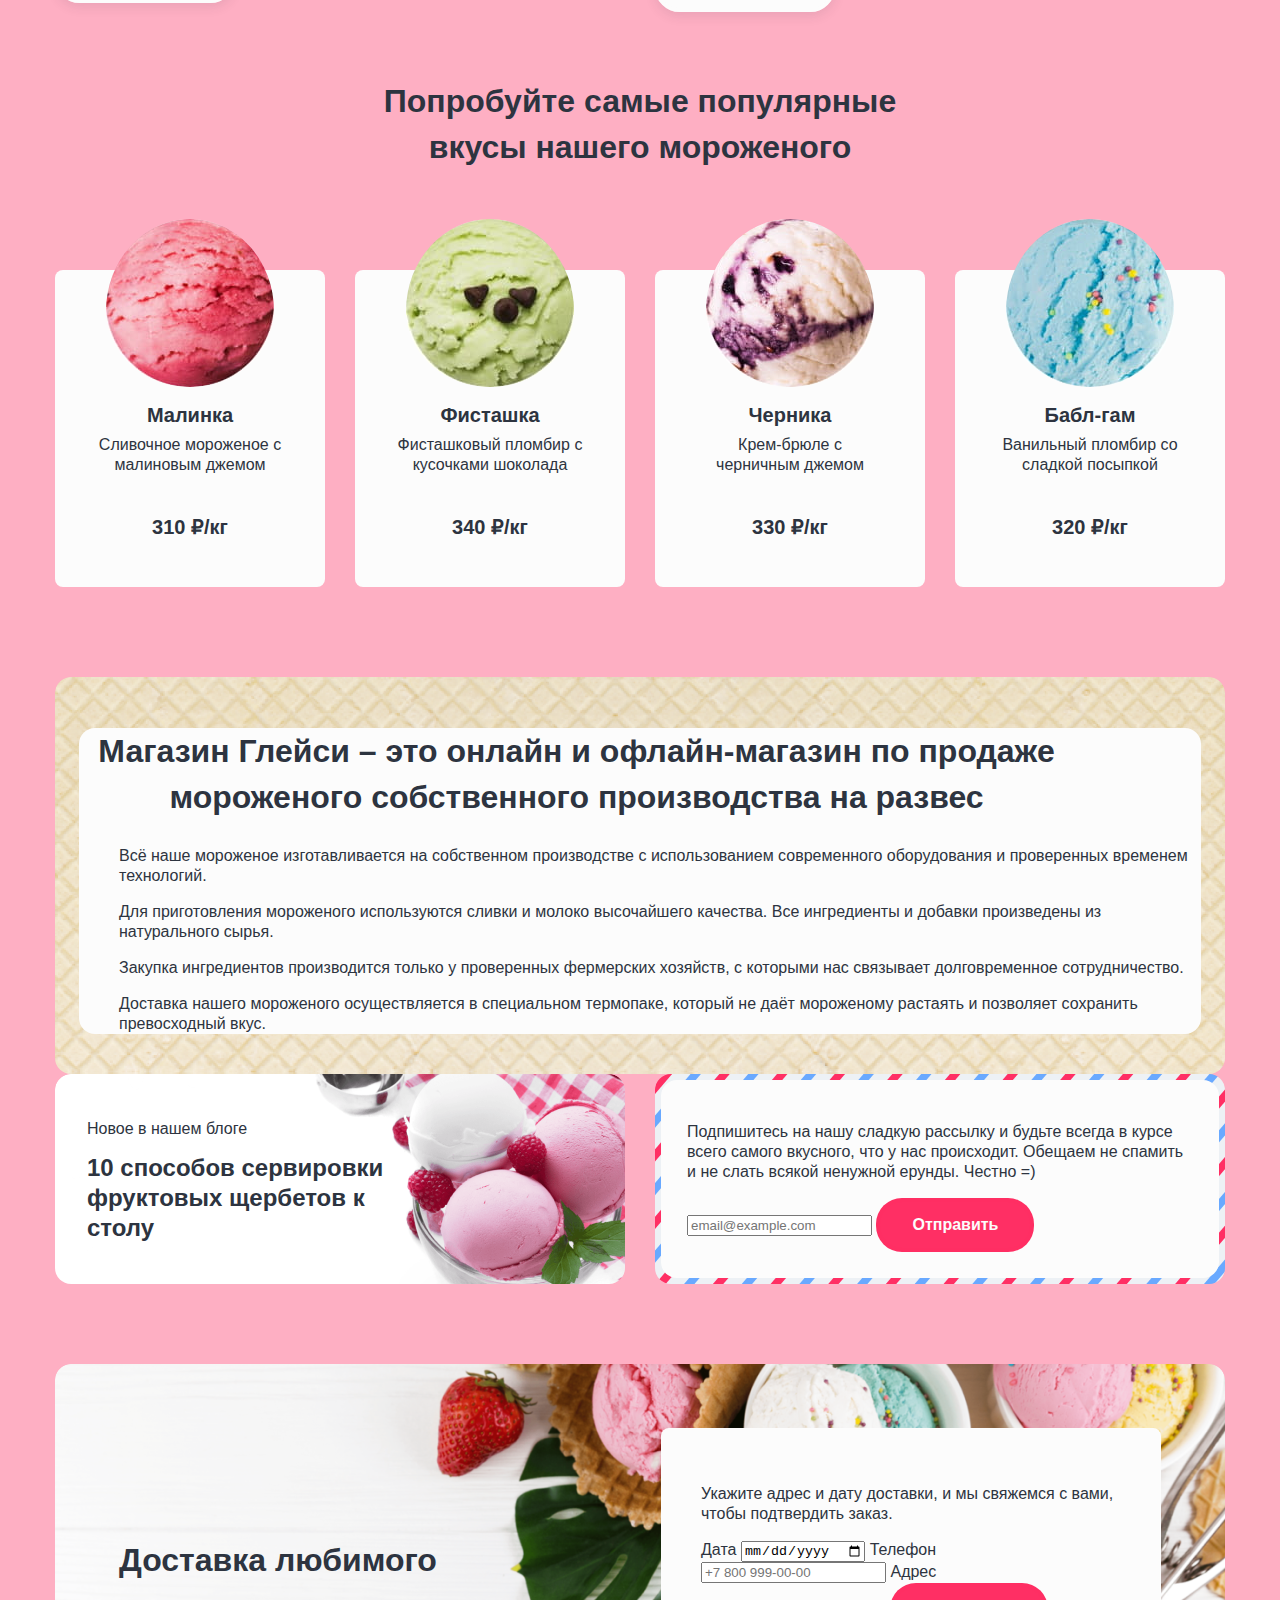
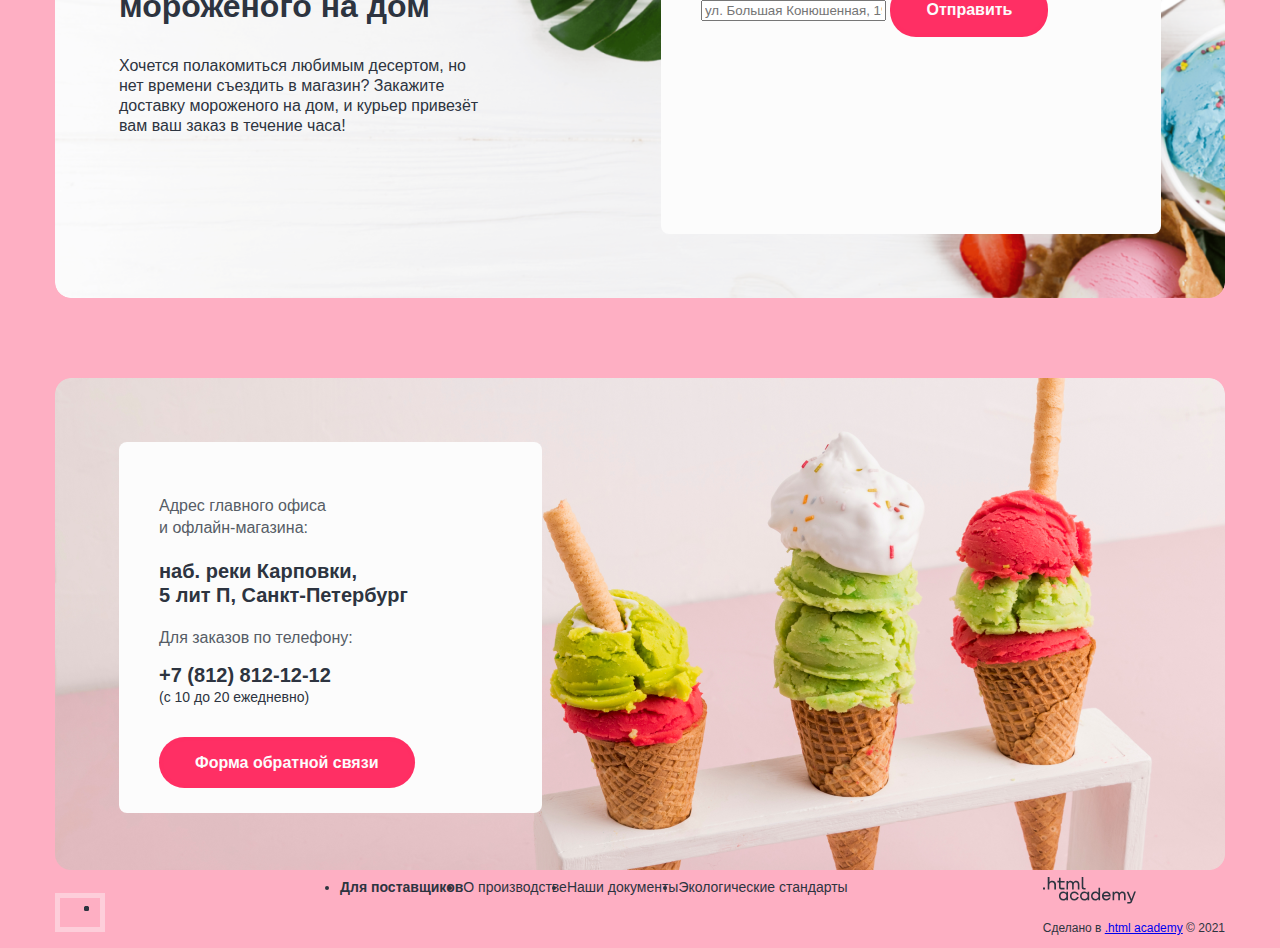
==== commit ef0ef06a: "Микросетки на флексах - исправлены отступы" ====
--- a/index.html
+++ b/index.html
@@ -10,304 +10,304 @@
 </head>
 
 <body>
-  <header class="page_header">
-    <a class="page_header_logo link">
-      <img alt="Логотип GllacyShop" src="images/logo.svg" width="137" height="56">
-    </a>
-    <nav class="navigation">
-      <ul class="navigation_list">
-        <li class="navigation_item">
-          <a class="navigation_link link" href="catalog.html">Каталог</a>
-        </li>
-        <li class="navigation_item">
-          <a class="navigation_link link" href="#">Доставка и оплата</a>
-        </li>
-        <li class="navigation_item">
-          <a class="navigation_link link" href="#">О компании</a>
+  <div class="page_container">
+    <header class="page_header">
+      <a class="page_header_logo link">
+        <img alt="Логотип GllacyShop" src="images/logo.svg" width="137" height="56">
+      </a>
+      <nav class="navigation">
+        <ul class="navigation_list">
+          <li class="navigation_item">
+            <a class="navigation_link link" href="catalog.html">Каталог</a>
+          </li>
+          <li class="navigation_item">
+            <a class="navigation_link link" href="#">Доставка и оплата</a>
+          </li>
+          <li class="navigation_item">
+            <a class="navigation_link link" href="#">О компании</a>
+          </li>
+        </ul>
+      </nav>
+      <ul class="info-user">
+        <li class="info_item">
+          <a class="contacts-phone link" href="tel:+78005558628">+7 800 555-86-28</a>
+        </li>
+        <li class="info_item">
+          <a class="info_link link" href="#">
+           <span class="visually-hidden">Поиск</span>
+          </a>
+        </li>
+        <li class="info_item">
+          <a class="info_link link link" href="#">
+            <span class="visually-hidden">Вход</span>
+          </a>
+        </li>
+        <li class="info_item">
+          <a class="info_link link" href="#">
+            <span class="visually-hidden">Корзина</span>
+          </a>
         </li>
       </ul>
-    </nav>
-    <ul class="info-user">
-      <li class="info_item">
-        <a class="contacts-phone link" href="tel:+78005558628">+7 800 555-86-28</a>
-      </li>
-      <li class="info_item">
-        <a class="info_link link" href="#">
-         <span class="visually-hidden">Поиск</span>
-        </a>
-      </li>
-      <li class="info_item">
-        <a class="info_link link link" href="#">
-          <span class="visually-hidden">Вход</span>
-        </a>
-      </li>
-      <li class="info_item">
-        <a class="info_link link" href="#">
-          <span class="visually-hidden">Корзина</span>
-        </a>
-      </li>
-    </ul>
-  </header>
-  <main class="main-container main_index">
-    <div class="page_container">
-    <h1 class="visually-hidden">Онлайн и офлайн-магазин по продаже мороженого GllacyShop</h1>
-    <section class="options">
-      <ul class="slider_options">
-        <li class="slider_options_item">
-          <div class="slider_text">
-            <h2 class="slider_title">Нежный пломбир с клубничным джемом</h2>
-            <p class="slider_description">Натуральное мороженое из свежих сливок и молока с вкуснейшим клубничным джемом
-              – это идеальный десерт для всей семьи. </p>
-            <a href="#" class="button_cart link">Заказать</a>
+    </header>
+    <main class="main-container main_index">
+      <h1 class="visually-hidden">Онлайн и офлайн-магазин по продаже мороженого GllacyShop</h1>
+      <section class="options">
+        <ul class="slider_options">
+          <li class="slider_options_item">
+            <div class="slider_text">
+              <h2 class="slider_title">Нежный пломбир с клубничным джемом</h2>
+              <p class="slider_description">Натуральное мороженое из свежих сливок и молока с вкуснейшим клубничным джемом
+                – это идеальный десерт для всей семьи. </p>
+              <a href="#" class="button_cart link">Заказать</a>
+            </div>
+            <div class="image_slider">
+              <img class="img_slider" src="images/ice_main1.png" alt="Пломбир с клубничным джемом" width="306"
+                height="507">
+            </div>
+          </li>
+          <li class="slider_options_item">
+            <div class="slider_text">
+              <h2 class="slider_title">Сливочное мороженое со вкусом банана</h2>
+              <p class="slider_description">Сливочное мороженое с ярким банановым вкусом подарит вам свежесть и наслаждение даже в самый жаркий летний день. </p>
+              <a href="#" class="button_cart link">Заказать</a>
+            </div>
+            <div class="image_slider">
+              <img class="img_slider" src="images/ice_main2.png" alt="Банановое мороженое" width="306" height="507">
+            </div>
+          </li>
+          <li class="slider_options_item">
+            <div class="slider_text">
+              <h2 class="slider_title">Карамельный пломбир с маршмеллоу</h2>
+              <p class="slider_description">Необычный сладкий десерт с карамельным топпингом и
+                кусочками зефира завоюет сердца сладкоежек всех возрастов.</p>
+              <a href="#" class="button_cart link link">Заказать</a>
+            </div>
+            <div class="image_slider">
+              <img class="img_slider" src="images/ice_main3.png" alt="Карамельный пломбир" width="306" height="507">
+            </div>
+          </li>
+        </ul>
+        <div class="slider_button">
+          <button class="slider_prev" type="button"><span class="visually-hidden">Предыдущее фото
+            </span>
+          </button>
+          <button class="slider_next" type="button"><span class="visually-hidden">Следующее фото
+            </span>
+          </button>
+        </div>
+        <div class="slider_bottom">
+          <ul class="socials_list">
+            <li class="socials_item">
+              <a class="button_social" href="https://vk.com/htmlacademy"><span class="visually-hidden">ВКонтакте</span>
+              </a>
+            </li>
+            <li class="socials_item">
+              <a class="button_social" href="https://www.facebook.com/htmlacademy"><span
+                  class="visually-hidden">Фейсбук</span>
+              </a>
+            </li>
+            <li class="socials_item">
+              <a class="button_social link" href="https://www.instagram.com/htmlacademy/"><span
+                  class="visually-hidden">Инстаграм</span>
+              </a>
+            </li>
+          </ul>
+          <ul class="slider_pagination_list">
+            <li class="slider_pagination">
+              <a href="#" class="slider_pagination_button slider_pagination_button_active link"><span class="visually-hidden">
+                  Слайд 1</span></a>
+            </li>
+            <li class="slider_pagination">
+              <a href="#" class="slider_pagination_button link"><span class="visually-hidden">
+                  Слайд 2</span></a>
+            </li>
+            <li class="slider_pagination">
+              <a href="#" class="slider_pagination_button link"><span class="visually-hidden">
+                  Слайд 3</span></a>
+            </li>
+          </ul>
+        </div>
+      </section>
+      <section class="offers">
+        <h2 class="offers_title">Заказывайте мороженое <br> и получайте подарки!</h2>
+        <ul class="offers_list">
+          <li class="offers_item">
+            <h3 class="offers_item_title">Малинка даром!</h3>
+            <p class="offers_item_description">При покупке 2 кг любого фруктового мороженого добавим в ваш заказ банку
+              малинового варенья бесплатно.</p>
+            <a class="offers_item_button link" href="#">Хочу подарок</a>
+            <img class="offers_item_img" src="images/raspberry.png" alt="Малина и рожок мороженого" width="181" height="240">
+          </li>
+          <li class="offers_item"> 
+            <h3 class="offers_item_title">Маршмеллоу даром!</h3>
+            <p class="offers_item_description">При покупке 2 кг пломбира добавим в ваш заказ упаковку нежных зефирок
+              совершенно бесплатно.</p>
+            <a class="offers_item_button link" href="#">Хочу подарок</a>
+            <img class="offers_item_img" src="images/marshmallow.png" alt="Зефир и рожок мороженого" width="232" height="249">
+          </li>
+        </ul>
+      </section>
+      <section class="popular">
+        <h2 class="popular_title">Попробуйте самые популярные вкусы нашего мороженого</h2>
+        <ul class="product_list">
+          <li class="product_card">
+            <img class="product_card_img" src="images/raspberry-foto.jpg" alt="Шарик малинового мороженого" width="168" height="168">
+            <h3 class="product_card_title">Малинка</h3>
+            <p class="product_card_description">Сливочное мороженое с малиновым джемом</p>
+            <p class="product_card_price">310 <span>₽/кг</span></p>
+            <a href="#" class="product_card_button link"><span class="visually-hidden">Заказать</span>
+            </a>
+          </li>
+          <li class="product_card">
+            <img class="product_card_img" src="images/pistachio-foto.jpg" alt="Шарик фисташкового мороженого" width="168" height="168">
+            <h3 class="product_card_title">Фисташка</h3>
+            
+            <p class="product_card_description">Фисташковый пломбир с кусочками шоколада</p>
+            <p class="product_card_price">340 <span>₽/кг</span></p>
+            <a href="#" class="product_card_button link"><span class="visually-hidden">Заказать</span>
+            </a>
+          </li>
+          <li class="product_card">
+            <img class="product_card_img" src="images/blueberry-foto.jpg" alt="Шарик черничного мороженого" width="168" height="168">
+            <h3 class="product_card_title">Черника</h3>
+            <p class="product_card_description">Крем-брюле с черничным джемом</p>
+            <p class="product_card_price">330 <span>₽/кг</span></p>
+            <a href="#" class="product_card_button link"><span class="visually-hidden">Заказать</span>
+            </a>
+          </li>
+          <li class="product_card">
+            <img class="product_card_img" src="images/bubble.jpg" alt="Шарик мороженого бабл-гам" width="168" height="168">
+            <h3 class="product_card_title">Бабл-гам</h3>
+            <p class="product_card_description">Ванильный пломбир со сладкой посыпкой</p>
+            <p class="product_card_price">320 <span>₽/кг</span></p>
+            <a href="#" class="product_card_button link"><span class="visually-hidden">Заказать</span>
+            </a>
+          </li>
+          </ul>
+      </section>
+      <section class="advantages">
+        <div class="advantages_background">
+          <h2 class="advantages_title">Магазин Глейси – это онлайн и офлайн-магазин по продаже мороженого собственного
+            производства на развес</h2>
+          <ul class="advantages_list">
+            <li class="advantages_item">
+              <p class="advantages_description">Всё наше мороженое изготавливается на собственном производстве с
+                использованием современного оборудования и проверенных временем технологий.</p>
+            </li>
+            <li class="advantages_item">
+              <p class="advantages_description">Для приготовления мороженого используются сливки и молоко высочайшего
+                качества. Все ингредиенты и добавки произведены из натурального сырья.</p>
+            </li>
+            <li class="advantages_item">
+              <p class="advantages_description">Закупка ингредиентов производится только у проверенных фермерских
+                хозяйств,
+                с которыми нас связывает долговременное сотрудничество.</p>
+            </li>
+            <li class="advantages_item">
+              <p class="advantages_description">Доставка нашего мороженого осуществляется в специальном термопаке, который
+                не даёт мороженому растаять и позволяет сохранить превосходный вкус.</p>
+            </li>
+          </ul>
+        </div>
+      </section>
+      <div class="container_news">
+        <article class="news_blog">
+          <a class="news_blog_link link" href="#">
+            <h2 class="news_blog_title">Новое в нашем блоге</h2>
+            <p class="news_blog_text">10 способов сервировки фруктовых щербетов к столу</p>
+            <!---Временный перенос в css
+            <img class="news_blog_img" src="images/ice_news.png" alt="Три шарикa мороженого" width="570" height="220">
+            -->
+          </a>
+        </article>
+        <section class="newsletter">
+          <div class="newsletter_background">
+            <h2 class="visually-hidden">Подписка на новостную рассылку</h2>
+            <form class="newsletter-form" action="https://echo.htmlacademy.ru/" method="post">
+              <p class="newsletter_description">Подпишитесь на нашу сладкую рассылку и будьте всегда в курсе всего самого
+                вкусного, что у нас происходит.
+                Обещаем не спамить и не слать всякой ненужной ерунды. Честно =)</p>
+              <label for="newsletter-email"><span class="visually-hidden">Email</span></label>
+              <input class="field" type="email" placeholder="email@example.com" id="newsletter-email" name="newsletter-email"
+                required>
+              <button class="button newsletter-button" type="submit">Отправить</button>
+            </form>
           </div>
-          <div class="image_slider">
-            <img class="img_slider" src="images/ice_main1.png" alt="Пломбир с клубничным джемом" width="306"
-              height="507">
-          </div>
-        </li>
-        <li class="slider_options_item">
-          <div class="slider_text">
-            <h2 class="slider_title">Сливочное мороженое со вкусом банана</h2>
-            <p class="slider_description">Сливочное мороженое с ярким банановым вкусом подарит вам свежесть и наслаждение даже в самый жаркий летний день. </p>
-            <a href="#" class="button_cart link">Заказать</a>
-          </div>
-          <div class="image_slider">
-            <img class="img_slider" src="images/ice_main2.png" alt="Банановое мороженое" width="306" height="507">
-          </div>
-        </li>
-        <li class="slider_options_item">
-          <div class="slider_text">
-            <h2 class="slider_title">Карамельный пломбир с маршмеллоу</h2>
-            <p class="slider_description">Необычный сладкий десерт с карамельным топпингом и
-              кусочками зефира завоюет сердца сладкоежек всех возрастов.</p>
-            <a href="#" class="button_cart link link">Заказать</a>
-          </div>
-          <div class="image_slider">
-            <img class="img_slider" src="images/ice_main3.png" alt="Карамельный пломбир" width="306" height="507">
-          </div>
+        </section>
+      </div>
+      <section class="delivery">
+        <div class="delivery_description">
+          <h2 class="delivery_title">Доставка любимого мороженого на дом</h2>
+          <p>Хочется полакомиться любимым десертом, но нет времени съездить в магазин?
+            Закажите доставку мороженого на дом, и курьер привезёт вам ваш заказ в течение часа!</p>
+        </div>
+        <form class="delivery_form" action="https://echo.htmlacademy.ru/" method="post">
+          <p class="delivery_form_descriprion">Укажите адрес и дату доставки, и мы свяжемся с вами, чтобы подтвердить заказ.</p>
+          <label for="delivery_date">Дата</label>
+          <input type="date" required id="delivery_date" name="delivery-date">
+          <label for="delivery_tel">Телефон</label>
+          <input type="tel" placeholder="+7 800 999-00-00" id="delivery_tel" name="delivery-tel">
+          <label for="delivery_address">Адрес</label>
+          <input type="text" placeholder="ул. Большая Конюшенная, 19/8" required id="delivery_address"
+            name="delivery-address">
+          <button class="button" type="submit">Отправить</button>
+        </form>
+      </section>
+      <section class="contacts">
+        <div class="contacts_title_container">
+          <h2 class="contacts_title">Адрес главного офиса <br> и офлайн-магазина:</h2>
+          <p class="contacts_address"><b>наб. реки Карповки, <br> 5 лит П, Санкт-Петербург</b></p>
+          <h2 class="contacts_title">Для заказов по телефону:</h2>
+          <p class="contacts_tel"><b><span class="contacts_tel_bold">+7 (812) 812-12-12</span></b><br>(с 10 до 20 ежедневно)</p>
+          <a class="button button-feedback link" href="#">Форма обратной связи</a>
+        </div>
+      </section>
+    </main>
+    <footer class="page_footer">
+      <div class="page-footer-container">  
+      <ul class="socials_list">
+        <li class="socials_item">
+          <a class="button_social" href="https://vk.com/htmlacademy"><span class="visually-hidden">ВКонтакте</span>
+          </a>
+        </li>
+        <li class="socials_item">
+          <a class="button_social link" href="https://www.facebook.com/htmlacademy"><span
+              class="visually-hidden">Фейсбук</span>
+          </a>
+        </li>
+        <li class="socials_item">
+          <a class="button_social link" href="https://www.instagram.com/htmlacademy/"><span
+              class="visually-hidden">Инстаграм</span>
+          </a>
         </li>
       </ul>
-      <div class="slider_button">
-        <button class="slider_prev" type="button"><span class="visually-hidden">Предыдущее фото
-          </span>
-        </button>
-        <button class="slider_next" type="button"><span class="visually-hidden">Следующее фото
-          </span>
-        </button>
-      </div>
-      <div class="slider_bottom">
-        <ul class="socials_list">
-          <li class="socials_item">
-            <a class="button_social" href="https://vk.com/htmlacademy"><span class="visually-hidden">ВКонтакте</span>
-            </a>
-          </li>
-          <li class="socials_item">
-            <a class="button_social" href="https://www.facebook.com/htmlacademy"><span
-                class="visually-hidden">Фейсбук</span>
-            </a>
-          </li>
-          <li class="socials_item">
-            <a class="button_social link" href="https://www.instagram.com/htmlacademy/"><span
-                class="visually-hidden">Инстаграм</span>
-            </a>
-          </li>
-        </ul>
-        <ul class="slider_pagination_list">
-          <li class="slider_pagination">
-            <a href="#" class="slider_pagination_button slider_pagination_button_active link"><span class="visually-hidden">
-                Слайд 1</span></a>
-          </li>
-          <li class="slider_pagination">
-            <a href="#" class="slider_pagination_button link"><span class="visually-hidden">
-                Слайд 2</span></a>
-          </li>
-          <li class="slider_pagination">
-            <a href="#" class="slider_pagination_button link"><span class="visually-hidden">
-                Слайд 3</span></a>
+      <div class="documents">
+        <ul class="documents_list">
+          <li class="documents_item"><b>Для
+              поставщиков</b></li>
+          <li class="documents_item">
+            <a class="documents_link link" href="#">О производстве</a>
+          </li>
+          <li class="documents_item">
+            <a class="documents_link link" href="#">Наши документы</a>
+          </li>
+          <li class="documents_item">
+            <a class="documents_link link" href="#">Экологические стандарты</a>
           </li>
         </ul>
       </div>
-    </section>
-    <section class="offers">
-      <h2 class="offers_title">Заказывайте мороженое <br> и получайте подарки!</h2>
-      <ul class="offers_list">
-        <li class="offers_item">
-          <h3 class="offers_item_title">Малинка даром!</h3>
-          <p class="offers_item_description">При покупке 2 кг любого фруктового мороженого добавим в ваш заказ банку
-            малинового варенья бесплатно.</p>
-          <a class="offers_item_button link" href="#">Хочу подарок</a>
-          <img class="offers_item_img" src="images/raspberry.png" alt="Малина и рожок мороженого" width="181" height="240">
-        </li>
-        <li class="offers_item"> 
-          <h3 class="offers_item_title">Маршмеллоу даром!</h3>
-          <p class="offers_item_description">При покупке 2 кг пломбира добавим в ваш заказ упаковку нежных зефирок
-            совершенно бесплатно.</p>
-          <a class="offers_item_button link" href="#">Хочу подарок</a>
-          <img class="offers_item_img" src="images/marshmallow.png" alt="Зефир и рожок мороженого" width="232" height="249">
-        </li>
-      </ul>
-    </section>
-    <section class="popular">
-      <h2 class="popular_title">Попробуйте самые популярные вкусы нашего мороженого</h2>
-      <ul class="product_list">
-        <li class="product_card">
-          <img class="product_card_img" src="images/raspberry-foto.jpg" alt="Шарик малинового мороженого" width="168" height="168">
-          <h3 class="product_card_title">Малинка</h3>
-          <p class="product_card_description">Сливочное мороженое с малиновым джемом</p>
-          <p class="product_card_price">310 <span>₽/кг</span></p>
-          <a href="#" class="product_card_button link"><span class="visually-hidden">Заказать</span>
-          </a>
-        </li>
-        <li class="product_card">
-          <img class="product_card_img" src="images/pistachio-foto.jpg" alt="Шарик фисташкового мороженого" width="168" height="168">
-          <h3 class="product_card_title">Фисташка</h3>
-          
-          <p class="product_card_description">Фисташковый пломбир с кусочками шоколада</p>
-          <p class="product_card_price">340 <span>₽/кг</span></p>
-          <a href="#" class="product_card_button link"><span class="visually-hidden">Заказать</span>
-          </a>
-        </li>
-        <li class="product_card">
-          <img class="product_card_img" src="images/blueberry-foto.jpg" alt="Шарик черничного мороженого" width="168" height="168">
-          <h3 class="product_card_title">Черника</h3>
-          <p class="product_card_description">Крем-брюле с черничным джемом</p>
-          <p class="product_card_price">330 <span>₽/кг</span></p>
-          <a href="#" class="product_card_button link"><span class="visually-hidden">Заказать</span>
-          </a>
-        </li>
-        <li class="product_card">
-          <img class="product_card_img" src="images/bubble.jpg" alt="Шарик мороженого бабл-гам" width="168" height="168">
-          <h3 class="product_card_title">Бабл-гам</h3>
-          <p class="product_card_description">Ванильный пломбир со сладкой посыпкой</p>
-          <p class="product_card_price">320 <span>₽/кг</span></p>
-          <a href="#" class="product_card_button link"><span class="visually-hidden">Заказать</span>
-          </a>
-        </li>
-      </ul>
-    </section>
-    <section class="advantages">
-      <div class="advantages_background">
-        <h2 class="advantages_title">Магазин Глейси – это онлайн и офлайн-магазин по продаже мороженого собственного
-          производства на развес</h2>
-        <ul class="dvantages_list">
-          <li class="advantages_item">
-            <p class="advantages_description">Всё наше мороженое изготавливается на собственном производстве с
-              использованием современного оборудования и проверенных временем технологий.</p>
-          </li>
-          <li class="advantages_item">
-            <p class="advantages_description">Для приготовления мороженого используются сливки и молоко высочайшего
-              качества. Все ингредиенты и добавки произведены из натурального сырья.</p>
-          </li>
-          <li class="advantages_item">
-            <p class="advantages_description">Закупка ингредиентов производится только у проверенных фермерских
-              хозяйств,
-              с которыми нас связывает долговременное сотрудничество.</p>
-          </li>
-          <li class="advantages_item">
-            <p class="advantages_description">Доставка нашего мороженого осуществляется в специальном термопаке, который
-              не даёт мороженому растаять и позволяет сохранить превосходный вкус.</p>
-          </li>
-        </ul>
+      <div class="info_academy">
+        <a target="_blank" href="https://htmlacademy.ru/">
+          <img src="images/logo_htmlacademy.svg" alt="Логотип" width="93" height="27">
+        </a>
+        <p>Сделано в
+          <a target="_blank" href="https://htmlacademy.ru/">.html academy</a>
+          © 2021
+        </p>
       </div>
-    </section>
-    <div class="container_news">
-      <article class="news_blog">
-        <a class="news_blog_link link" href="#">
-          <h2 class="news_blog_title">Новое в нашем блоге</h2>
-          <p class="news_blog_text">10 способов сервировки фруктовых щербетов к столу</p>
-          <!---Временный перенос в css
-          <img class="news_blog_img" src="images/ice_news.png" alt="Три шарикa мороженого" width="570" height="220">
-          -->
-        </a>
-      </article>
-      <section class="newsletter">
-        <div class="newsletter_background">
-          <h2 class="visually-hidden">Подписка на новостную рассылку</h2>
-          <form class="newsletter-form" action="https://echo.htmlacademy.ru/" method="post">
-            <p class="newsletter_description">Подпишитесь на нашу сладкую рассылку и будьте всегда в курсе всего самого
-              вкусного, что у нас происходит.
-              Обещаем не спамить и не слать всякой ненужной ерунды. Честно =)</p>
-            <label for="newsletter-email"><span class="visually-hidden">Email</span></label>
-            <input class="field" type="email" placeholder="email@example.com" id="newsletter-email" name="newsletter-email"
-              required>
-            <button class="button newsletter-button" type="submit">Отправить</button>
-          </form>
-        </div>
-      </section>
-    </div>
-    <section class="delivery">
-      <div class="delivery_description">
-        <h2 class="delivery_titel">Доставка любимого мороженого на дом</h2>
-        <p>Хочется полакомиться любимым десертом, но нет времени съездить в магазин?
-          Закажите доставку мороженого на дом, и курьер привезёт вам ваш заказ в течение часа!</p>
       </div>
-      <form class="delivery_form" action="https://echo.htmlacademy.ru/" method="post">
-        <p class="delivery_form_descriprion">Укажите адрес и дату доставки, и мы свяжемся с вами, чтобы подтвердить заказ.</p>
-        <label for="delivery_date">Дата</label>
-        <input type="date" required id="delivery_date" name="delivery-date">
-        <label for="delivery_tel">Телефон</label>
-        <input type="tel" placeholder="+7 800 999-00-00" id="delivery_tel" name="delivery-tel">
-        <label for="delivery_address">Адрес</label>
-        <input type="text" placeholder="ул. Большая Конюшенная, 19/8" required id="delivery_address"
-          name="delivery-address">
-        <button class="button" type="submit">Отправить</button>
-      </form>
-    </section>
-    <section class="contacts">
-      <div class="contacts_titel_container">
-        <h2 class="contacts_titel">Адрес главного офиса <br> и офлайн-магазина:</h2>
-        <p class="contacts_address"><b>наб. реки Карповки, <br> 5 лит П, Санкт-Петербург</b></p>
-        <h2 class="contacts_titel">Для заказов по телефону:</h2>
-        <p class="contacts_tel"><b><span class="contacts_tel_bold">+7 (812) 812-12-12</span></b><br>(с 10 до 20 ежедневно)</p>
-        <a class="button button-feedback link" href="#">Форма обратной связи</a>
-      </div>
-    </section>
+    </footer>
   </div>
-  </main>
-  <footer class="page_footer">
-    <div class="page-footer-container">  
-    <ul class="socials_list">
-      <li class="socials_item">
-        <a class="button_social" href="https://vk.com/htmlacademy"><span class="visually-hidden">ВКонтакте</span>
-        </a>
-      </li>
-      <li class="socials_item">
-        <a class="button_social link" href="https://www.facebook.com/htmlacademy"><span
-            class="visually-hidden">Фейсбук</span>
-        </a>
-      </li>
-      <li class="socials_item">
-        <a class="button_social link" href="https://www.instagram.com/htmlacademy/"><span
-            class="visually-hidden">Инстаграм</span>
-        </a>
-      </li>
-    </ul>
-    <div class="documents">
-      <ul class="documents_list">
-        <li class="documents_item"><b>Для
-            поставщиков</b></li>
-        <li class="documents_item">
-          <a class="documents_link link" href="#">О производстве</a>
-        </li>
-        <li class="documents_item">
-          <a class="documents_link link" href="#">Наши документы</a>
-        </li>
-        <li class="documents_item">
-          <a class="documents_link link" href="#">Экологические стандарты</a>
-        </li>
-      </ul>
-    </div>
-    <div class="info_academy">
-      <a target="_blank" href="https://htmlacademy.ru/">
-        <img src="images/logo_htmlacademy.svg" alt="Логотип" width="93" height="27">
-      </a>
-      <p>Сделано в
-        <a target="_blank" href="https://htmlacademy.ru/">.html academy</a>
-        © 2021
-      </p>
-    </div>
-    </div>
-  </footer>
 </body>
 
 </html>--- a/styles/styles.css
+++ b/styles/styles.css
@@ -27,8 +27,6 @@
 	font-size: 16px;
 	line-height: 22px;
 	background-color: #feafc3;
-	color: #565c66;
-	margin: 0;
 	display: flex;
 	flex-direction: column;
 	min-height: 100%;
@@ -43,7 +41,9 @@
 	clip: rect(0 0 0 0);
 	overflow: hidden;
 }
-header {
+.page_container {
+	width: 1170px;
+	margin: 0 auto;
 	line-height: 20px;
 	color: #2d3440;
 }
@@ -54,48 +54,37 @@
 	text-decoration: none;
 	color: inherit;
 }
+/* Header */
 .page_header {
 	display: flex;
-	margin: 0 auto;
-	padding: 0;
-}
-.page_header_logo {
-	margin-top: 24px;
-	margin-top: 24px;
-	width: 137px;
+	padding: 0;
+	padding-top: 24px;
 }
 .navigation_list,
 .info-user {
-	margin: 0;
 	padding: 0;
 	list-style-type: none;
 }
 .navigation_list {
 	display: flex;
-	width: 614px;
-	margin-top: 36px;
-	margin-bottom: 32px;
+	justify-content: space-between;
 	flex-wrap: wrap;
 }
 .navigation_item {
-	padding: 8px 16px;
 	min-width: 32px;
 	min-height: 36px;
+	padding-right: 16px;
+	padding-left: 16px;	
 }
 .info-user {
 	display: flex;
-	width: 419px;
-	justify-content: space-around;
+	margin-left: 214px;
+	flex-wrap: wrap;
 }
 .contacts-phone {
-	display: block;
-	font-weight: 700;
-	padding: 42px 0;
-}
-.page_container {
-	width: 1170px;
-	margin: 0 auto;
-}
+	font-weight: 700;
+}
+/* Слайдер */
 .slider_options {
 	list-style-type: none;
 	padding: 0;
@@ -136,6 +125,7 @@
 .slider_pagination {
 	border: rgba(252, 252, 252, 0.4) 5px solid;
 }
+
 .offers,
 .news_blog_text,
 .delivery_date,
@@ -143,20 +133,28 @@
 .delivery_address {
 	color: #2d3440;
 }
+/* отступ "по потоку" для крупных блоков */
+.options,
+.offers,
+.popular
+.advantages,
+.container_news,
+.delivery {
+	margin-bottom: 80px;
+}
 .offers_title {
 	font-weight: 900;
 	font-size: 32px;
 	line-height: 46px;
 	text-align: center;
+	margin: 0;
+	padding-bottom: 56px;
 }
 .offers_list {
 	display: flex;
 	justify-content: space-between;
 	list-style-type: none;
-	margin: 0 auto;
-	padding: 0;
-	width: 1170px;
-	margin-bottom: 80px;
+	padding: 0;
 }
 .offers_item {
 	width: 570px;
@@ -192,21 +190,21 @@
 	width: 527px;
 	margin: 0 auto;
 	text-align: center;
-	margin-bottom: 100px;
-}
+	padding-bottom: 100px;
+	}
+
+/*Блок будет полностью переделан. Непонятно почему не схватывается нижний отсуп*/
+
 .advantages {
 	background-image: url("../images/waffle_back.jpg");
 	border-radius: 16px;
 	background-repeat: no-repeat;
 	padding: 24px;
-	margin-top: 80px;
-	margin-bottom: 80px;
+
 }
 .advantages_background {
 	background-color: #fcfcfc;
-	background-size: 1122px auto;
-	border-radius: 16px;
-	margin: 0 auto;
+	border-radius: 16px;
 }
 .advantages_title {
 	text-align: center;
@@ -217,15 +215,14 @@
 	width: 995px;
 }
 .advantages_item {
-	padding: 0;
-}
-.advantages_description {
-	width: 440px;
+	list-style: none;
+	padding: 0;
 }
 .container_news {
 	display: flex;
 	justify-content: space-between;
-	margin-bottom: 76px;
+	padding: 0;
+	border: 0;
 }
 .news_blog_link,
 .news_blog_text,
@@ -239,13 +236,8 @@
 	border-radius: 16px;
 	box-sizing: border-box;
 	width: 570px;
-	height: 220px;
 	padding-left: 32px;
 	padding-top: 32px;
-}
-.news_blog_img {
-	top: 50px;
-	left: 50px;
 }
 .news_blog_title {
 	font-size: 16px;
@@ -264,14 +256,12 @@
 	border-radius: 16px;
 	background-repeat: no-repeat;
 	width: 570px;
-	padding: 0;
 }
 .newsletter_background {
 	background-color: #fcfcfc;
 	border-radius: 16px;
 	padding: 26px;
 	box-sizing: border-box;
-	width: 558px;
 	margin: 6px;
 }
 .newsletter_description {
@@ -283,16 +273,13 @@
 	background-repeat: no-repeat;
 	display: flex;
 	justify-content: space-between;
-	margin: 0 auto;
+	padding: 64px;
 }
 .delivery_description {
-	padding-left: 100px;
-	padding-right: 135px;
-	padding-top: 167px;
-	padding-bottom: 163px;
 	width: 371px;
-}
-.delivery_titel {
+	align-self: center;
+}
+.delivery_title {
 	font-size: 32px;
 	line-height: 46px;
 	font-weight: 900;
@@ -313,32 +300,22 @@
 	border-radius: 8px;
 	width: 500px;
 	height: 406px;
-	margin-top: 64px;
-	margin-bottom: 64px;
-	margin-right: 64px;
-	padding-left: 40px;
-	padding-right: 40px;
-}
-.delivery_form_descriprion {
-	padding-top: 40px;
+	padding: 40px;
+	box-sizing: border-box;
 }
 .contacts {
 	background-image: url("../images/Contacts.png");
 	border-radius: 16px;
 	background-repeat: no-repeat;
-	background-size: 1170px 492px;
-	padding: 64px 64px;
-	background-position: center;
-	margin-bottom: 80px;
-}
-.contacts_titel_container {
+	padding: 64px;
+}
+.contacts_title_container {
 	background: #fcfcfc;
 	border-radius: 8px;
-	box-sizing: border-box;
 	width: 343px;
 	padding: 40px;
-}
-.contacts_titel {
+	}
+.contacts_title {
 	font-size: 16px;
 	line-height: 22px;
 	font-weight: 400;
@@ -377,8 +354,6 @@
 }
 .page-footer-container {
 	display: flex;
-	width: 1170px;
-	margin: 0 auto;
 	justify-content: space-between;
 }
 /*----Каталог----*/
@@ -391,7 +366,6 @@
 .breadcrumbs {
 	list-style-type: none;
 	display: flex;
-	margin: 0;
 	padding: 0;
 }
 .breadcrumbs_item {
@@ -405,50 +379,53 @@
 }
 .catalog_products {
 	display: flex;
+	justify-content: space-between;
+	flex-wrap: wrap;
+}
+.catalog_filter {
+	display: flex;
+	flex-wrap: wrap;
 	margin: 0 auto;
-	padding: 0;
-	flex-wrap: wrap;
-}
-.catalog_filter {
-	display: flex;
-	flex-wrap: wrap;
-	margin: 0 auto;
-	padding-bottom: 50px;
+	margin-bottom: 100px;
 }
 .catalog_filter_group {
 	color: #2d3440;
 	border: 0 none;
 	padding: 0;
+	margin: 0;
 	font-size: 14px;
 	line-height: 20px;
-	margin: 0 24px 16px 0;
+	padding-right: 24px;
+	padding-bottom: 16px;
+}
+.catalog_filter_title {
+	padding-bottom: 8px;
+}
+.catalog_filter_group_title {
+	padding: 0;
 }
 .select_control {
 	background: #fcfcfc;
 	border-radius: 20px;
 	color: #2d3440;
-	padding: 8px 63px 8px 16px;
+	padding: 8px 16px;
 }
 .catalog_filter_list {
 	list-style-type: none;
 	display: flex;
 	flex-wrap: wrap;
-	padding: 8px 16px;
 	background: #fcfcfc;
 	border-radius: 20px;
-	margin-top: 0;
+	margin: 0;
+	padding: 0;
 }
 .catalog_filter_group_title,
 .catalog_filter_title {
-	padding-bottom: 8px;
 	font-size: 14px;
 	line-height: 20px;
 }
 .catalog_filter_item {
-	padding-right: 16px;
-}
-.catalog_filter_item:last-child {
-	padding-right: 0;
+	padding: 8px 16px;
 }
 .inner_header_title {
 	font-size: 32px;
@@ -523,17 +500,14 @@
 	border-radius: 50%;
 	padding: 0px 40px 16px;
 }
-
 .product_card_title {
-	padding: 0;
 	margin: 0;
 }
 .product_card_description {
 	width: 190px;
 	align-self: center;
-	padding-left: 40px;
-	padding-right: 40px;
 	padding-bottom: 20px;
+	padding-top: 8px;
 	margin: 0;
 }
 .product_card_price {
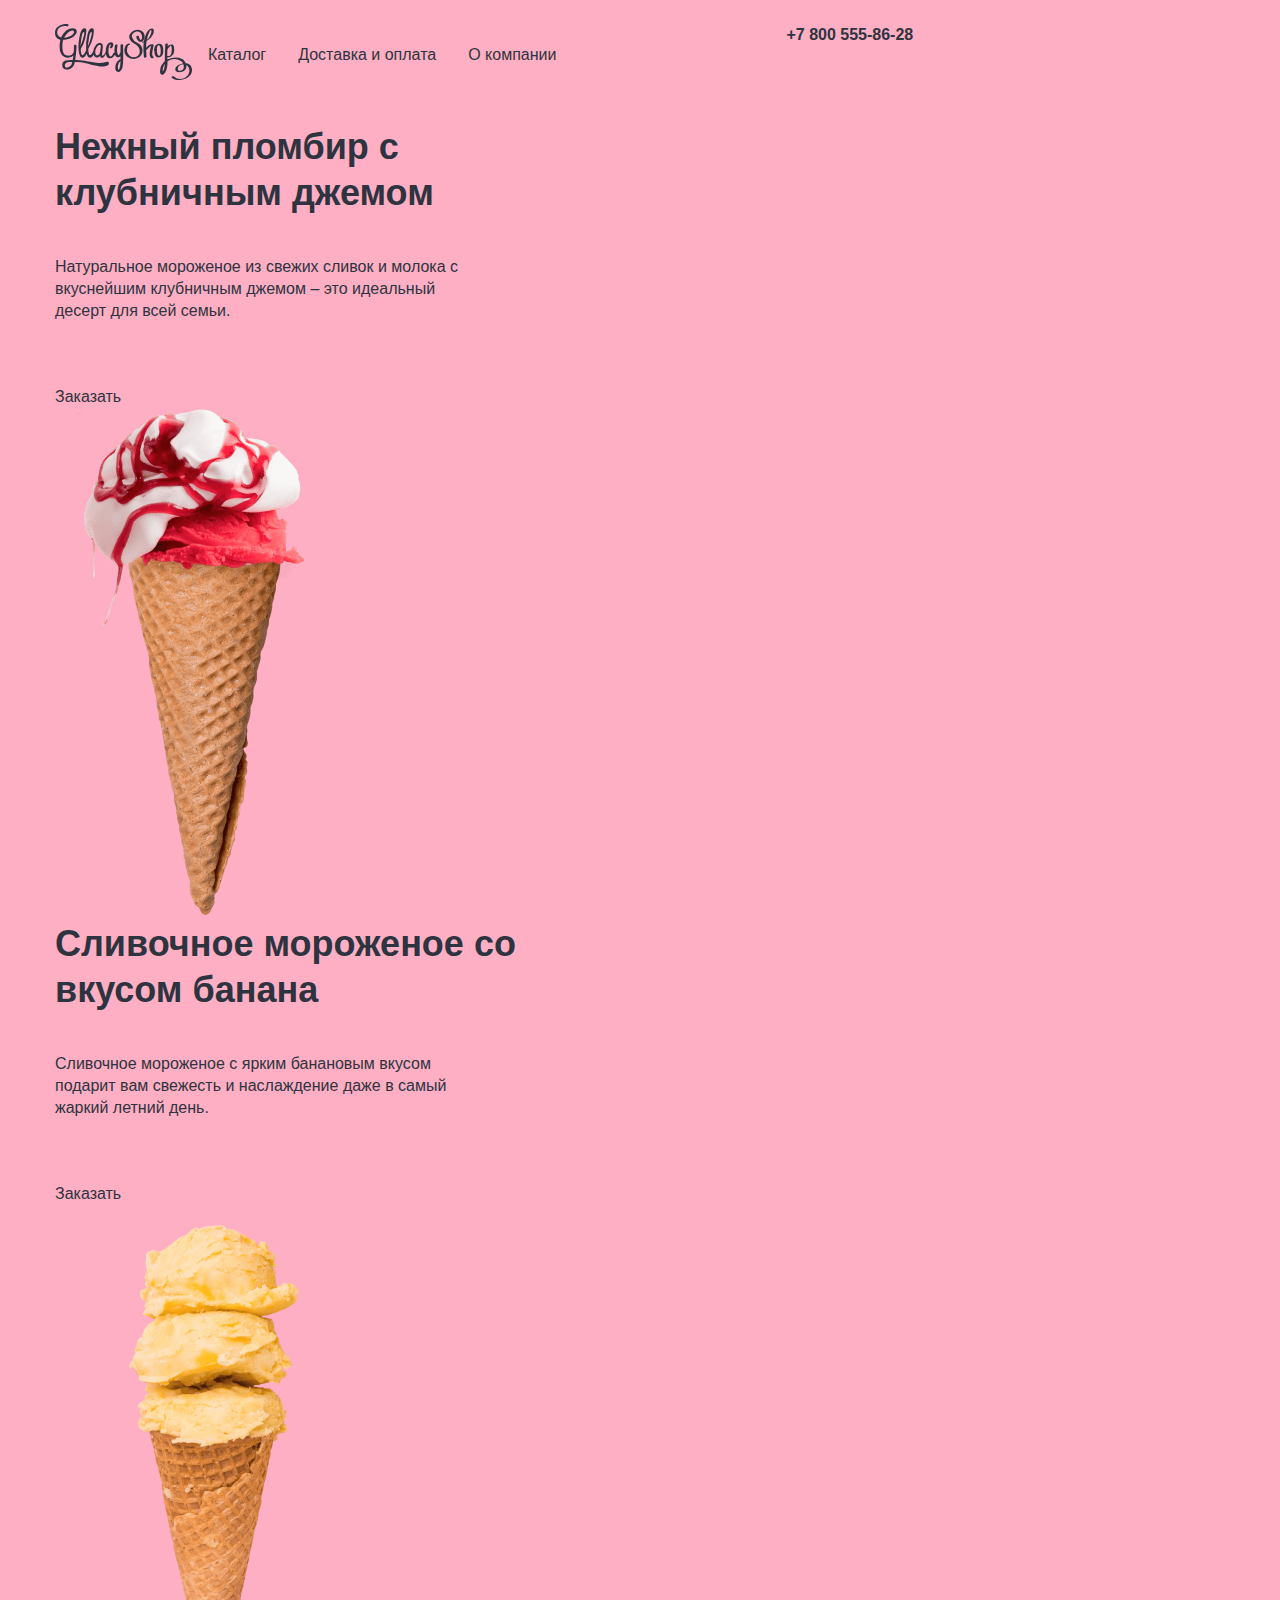
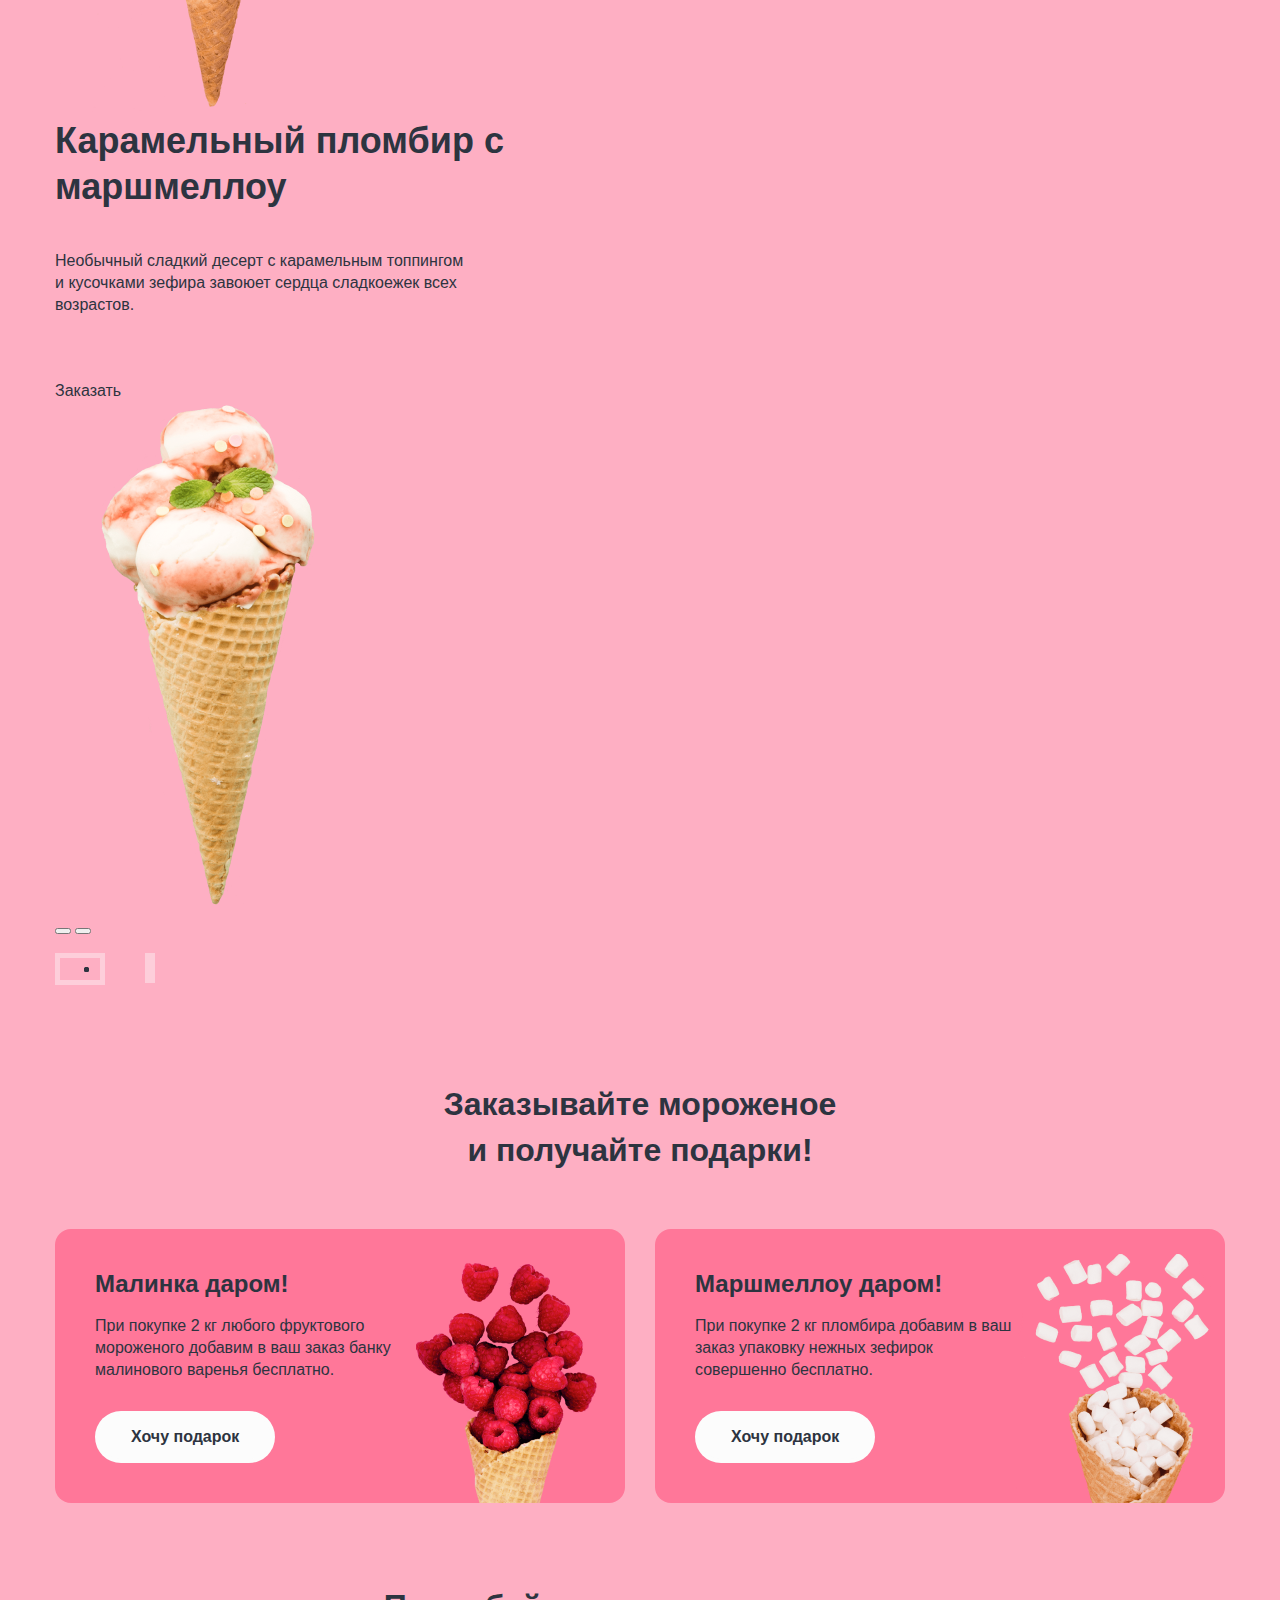
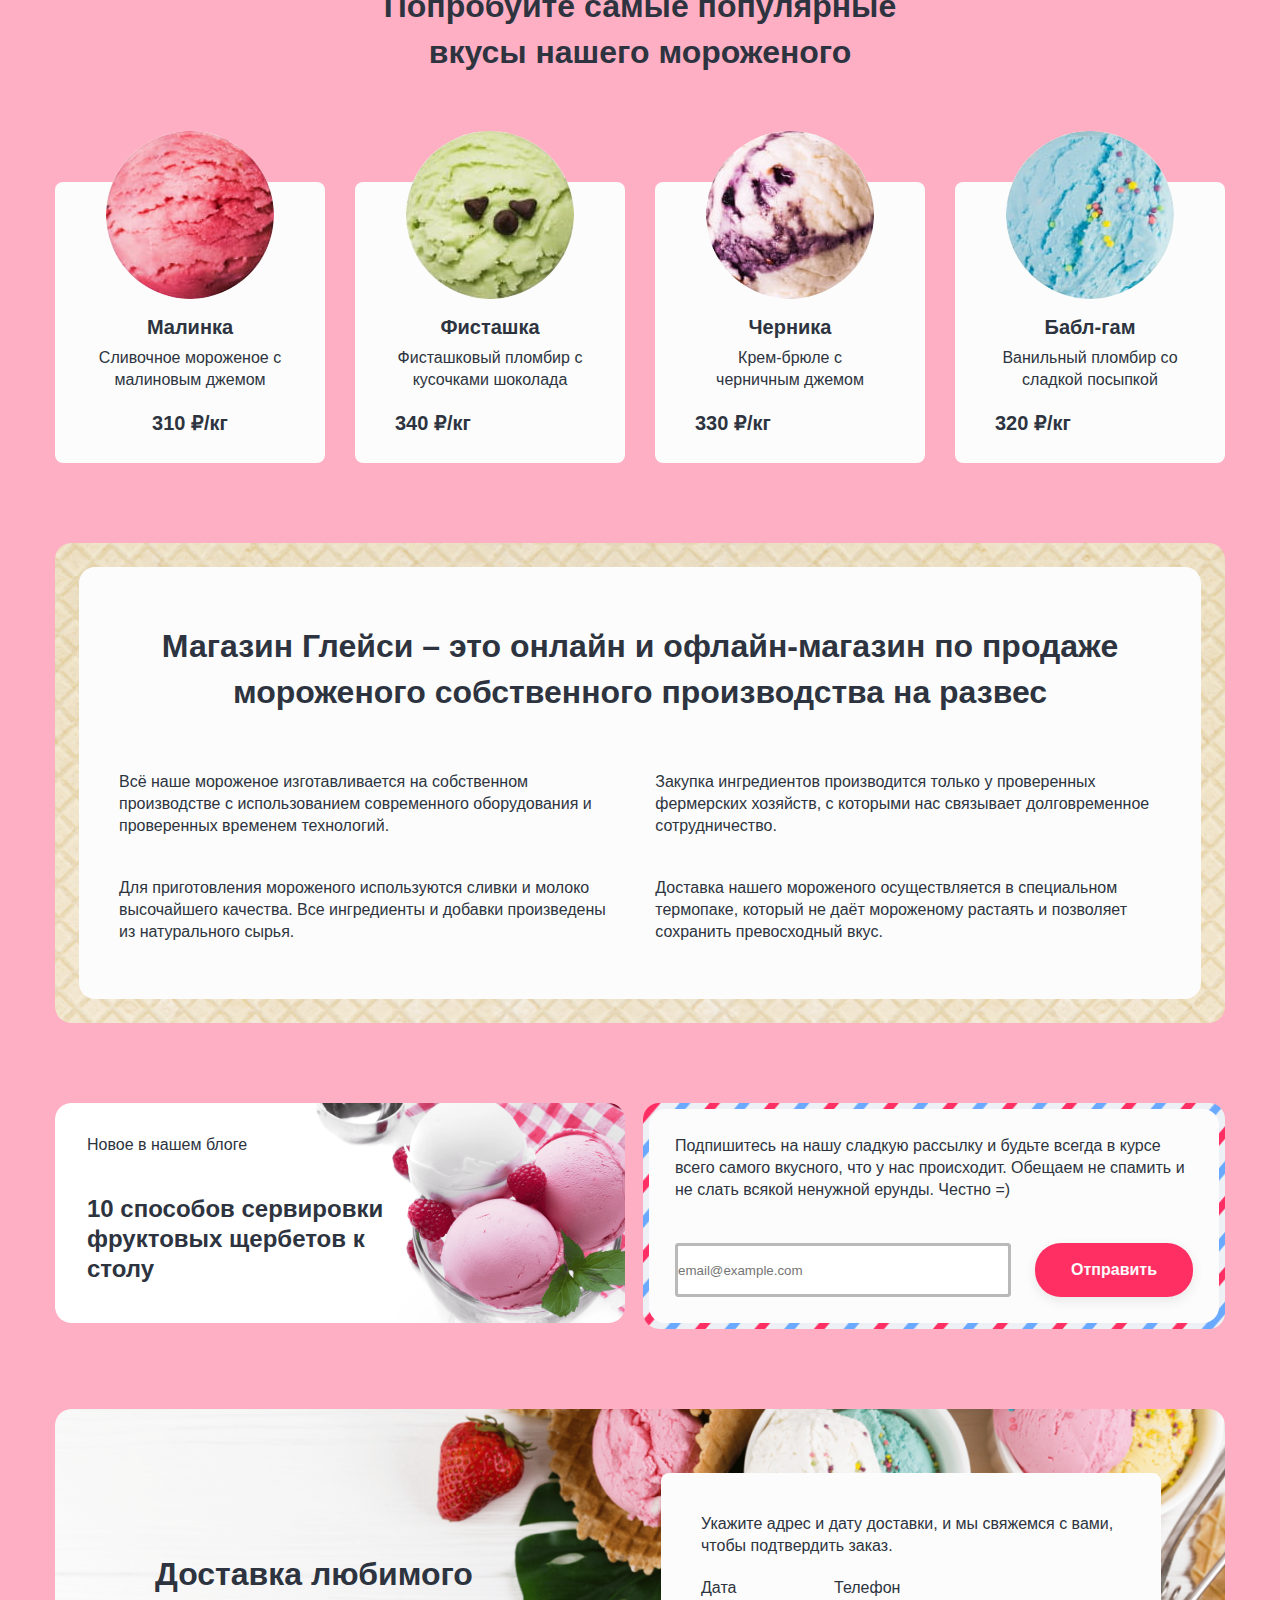
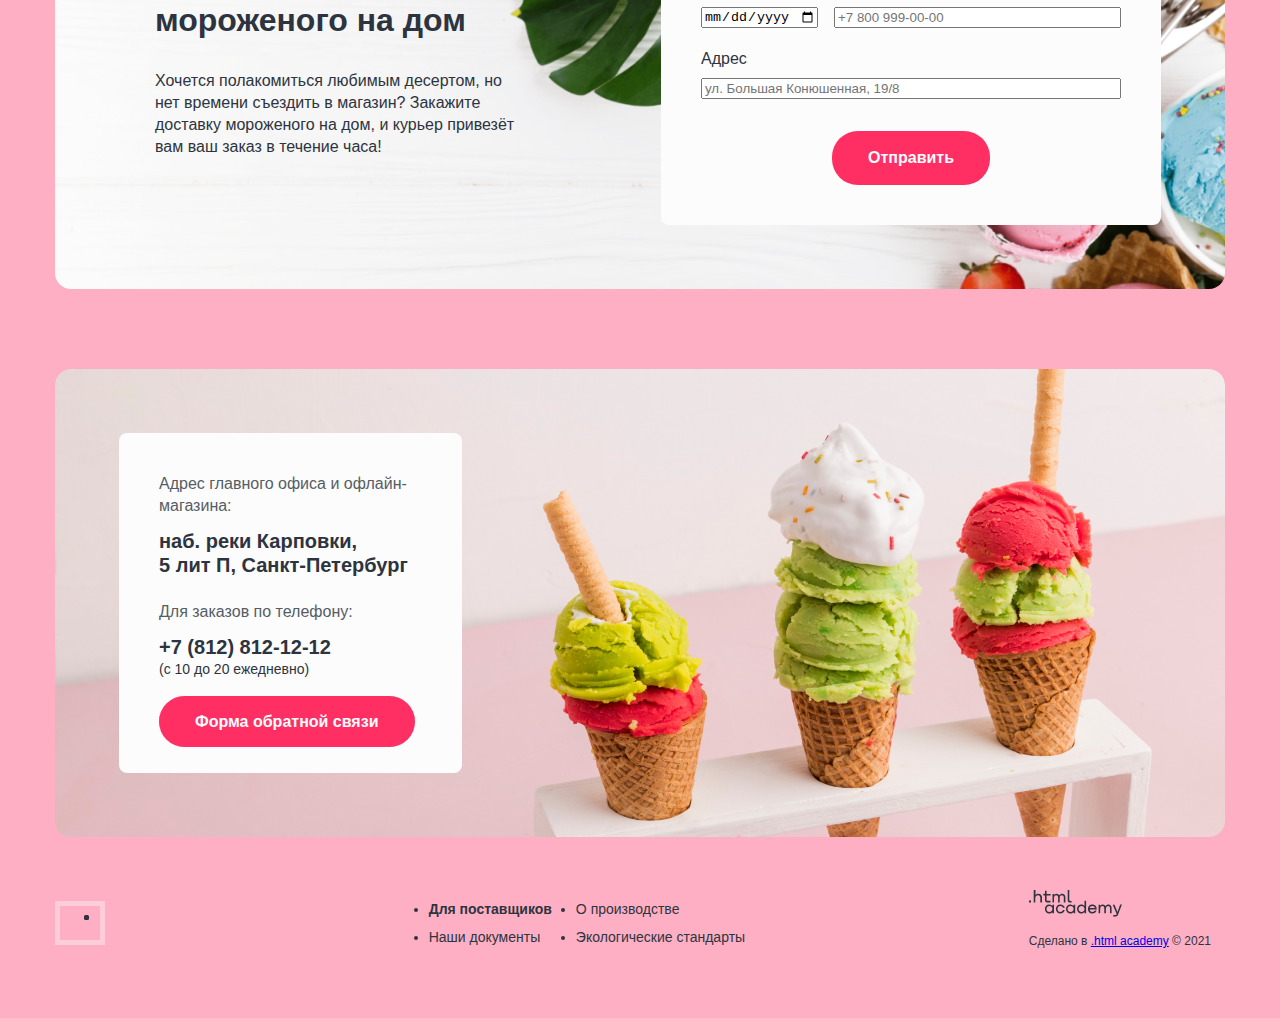
==== commit c2b60504: "Сетки компонентов на гридах" ====
--- a/index.html
+++ b/index.html
@@ -132,18 +132,22 @@
         <h2 class="offers_title">Заказывайте мороженое <br> и получайте подарки!</h2>
         <ul class="offers_list">
           <li class="offers_item">
-            <h3 class="offers_item_title">Малинка даром!</h3>
-            <p class="offers_item_description">При покупке 2 кг любого фруктового мороженого добавим в ваш заказ банку
+            <div class="offers_text">
+              <h3 class="offers_item_title">Малинка даром!</h3>
+              <p class="offers_item_description">При покупке 2 кг любого фруктового мороженого добавим в ваш заказ банку
               малинового варенья бесплатно.</p>
-            <a class="offers_item_button link" href="#">Хочу подарок</a>
+              <a class="offers_item_button link" href="#">Хочу подарок</a>
+            </div>                      
             <img class="offers_item_img" src="images/raspberry.png" alt="Малина и рожок мороженого" width="181" height="240">
           </li>
           <li class="offers_item"> 
-            <h3 class="offers_item_title">Маршмеллоу даром!</h3>
-            <p class="offers_item_description">При покупке 2 кг пломбира добавим в ваш заказ упаковку нежных зефирок
+            <div class="offers_text">
+              <h3 class="offers_item_title">Маршмеллоу даром!</h3>
+              <p class="offers_item_description">При покупке 2 кг пломбира добавим в ваш заказ упаковку нежных зефирок
               совершенно бесплатно.</p>
             <a class="offers_item_button link" href="#">Хочу подарок</a>
-            <img class="offers_item_img" src="images/marshmallow.png" alt="Зефир и рожок мороженого" width="232" height="249">
+            </div>            
+            <img class="offers_item_img" src="images/marshmallow.png" alt="Зефир и рожок мороженого" width="224" height="249">
           </li>
         </ul>
       </section>
@@ -152,36 +156,45 @@
         <ul class="product_list">
           <li class="product_card">
             <img class="product_card_img" src="images/raspberry-foto.jpg" alt="Шарик малинового мороженого" width="168" height="168">
-            <h3 class="product_card_title">Малинка</h3>
-            <p class="product_card_description">Сливочное мороженое с малиновым джемом</p>
-            <p class="product_card_price">310 <span>₽/кг</span></p>
-            <a href="#" class="product_card_button link"><span class="visually-hidden">Заказать</span>
-            </a>
+            <div class="product_card_content">
+              <h3 class="product_card_title">Малинка</h3>
+              <p class="product_card_description">Сливочное мороженое с малиновым джемом</p>
+              <p class="product_card_price">310 <span>₽/кг</span></p>
+              <a href="#" class="product_card_button link"><span class="visually-hidden">Заказать</span></a>
+            </div>
           </li>
           <li class="product_card">
             <img class="product_card_img" src="images/pistachio-foto.jpg" alt="Шарик фисташкового мороженого" width="168" height="168">
-            <h3 class="product_card_title">Фисташка</h3>
-            
-            <p class="product_card_description">Фисташковый пломбир с кусочками шоколада</p>
-            <p class="product_card_price">340 <span>₽/кг</span></p>
-            <a href="#" class="product_card_button link"><span class="visually-hidden">Заказать</span>
-            </a>
+            <div class="product_card_content">
+              <h3 class="product_card_title">Фисташка</h3>
+              <p class="product_card_description">Фисташковый пломбир с кусочками шоколада</p>
+              <div class="product_card_buy">
+                <p class="product_card_price">340 <span>₽/кг</span></p>
+                <a href="#" class="product_card_button link"><span class="visually-hidden">Заказать</span></a>
+              </div>              
+            </div>     
           </li>
           <li class="product_card">
             <img class="product_card_img" src="images/blueberry-foto.jpg" alt="Шарик черничного мороженого" width="168" height="168">
-            <h3 class="product_card_title">Черника</h3>
-            <p class="product_card_description">Крем-брюле с черничным джемом</p>
-            <p class="product_card_price">330 <span>₽/кг</span></p>
-            <a href="#" class="product_card_button link"><span class="visually-hidden">Заказать</span>
-            </a>
+            <div class="product_card_content">
+              <h3 class="product_card_title">Черника</h3>
+              <p class="product_card_description">Крем-брюле с черничным джемом</p>
+              <div class="product_card_buy">
+                <p class="product_card_price">330 <span>₽/кг</span></p>
+                <a href="#" class="product_card_button link"><span class="visually-hidden">Заказать</span></a>
+              </div>              
+            </div>            
           </li>
           <li class="product_card">
             <img class="product_card_img" src="images/bubble.jpg" alt="Шарик мороженого бабл-гам" width="168" height="168">
-            <h3 class="product_card_title">Бабл-гам</h3>
-            <p class="product_card_description">Ванильный пломбир со сладкой посыпкой</p>
-            <p class="product_card_price">320 <span>₽/кг</span></p>
-            <a href="#" class="product_card_button link"><span class="visually-hidden">Заказать</span>
-            </a>
+            <div class="product_card_content">
+              <h3 class="product_card_title">Бабл-гам</h3>
+              <p class="product_card_description">Ванильный пломбир со сладкой посыпкой</p>
+              <div class="product_card_buy">
+                <p class="product_card_price">320 <span>₽/кг</span></p>
+                <a href="#" class="product_card_button link"><span class="visually-hidden">Заказать</span></a>
+              </div>              
+            </div>            
           </li>
           </ul>
       </section>
@@ -190,20 +203,20 @@
           <h2 class="advantages_title">Магазин Глейси – это онлайн и офлайн-магазин по продаже мороженого собственного
             производства на развес</h2>
           <ul class="advantages_list">
-            <li class="advantages_item">
+            <li class="advantages_item item_1">
               <p class="advantages_description">Всё наше мороженое изготавливается на собственном производстве с
                 использованием современного оборудования и проверенных временем технологий.</p>
             </li>
-            <li class="advantages_item">
+            <li class="advantages_item item_2">
               <p class="advantages_description">Для приготовления мороженого используются сливки и молоко высочайшего
                 качества. Все ингредиенты и добавки произведены из натурального сырья.</p>
             </li>
-            <li class="advantages_item">
+            <li class="advantages_item item_3">
               <p class="advantages_description">Закупка ингредиентов производится только у проверенных фермерских
                 хозяйств,
                 с которыми нас связывает долговременное сотрудничество.</p>
             </li>
-            <li class="advantages_item">
+            <li class="advantages_item item_4">
               <p class="advantages_description">Доставка нашего мороженого осуществляется в специальном термопаке, который
                 не даёт мороженому растаять и позволяет сохранить превосходный вкус.</p>
             </li>
@@ -215,22 +228,20 @@
           <a class="news_blog_link link" href="#">
             <h2 class="news_blog_title">Новое в нашем блоге</h2>
             <p class="news_blog_text">10 способов сервировки фруктовых щербетов к столу</p>
-            <!---Временный перенос в css
             <img class="news_blog_img" src="images/ice_news.png" alt="Три шарикa мороженого" width="570" height="220">
-            -->
           </a>
         </article>
         <section class="newsletter">
           <div class="newsletter_background">
             <h2 class="visually-hidden">Подписка на новостную рассылку</h2>
-            <form class="newsletter-form" action="https://echo.htmlacademy.ru/" method="post">
+            <form class="newsletter_form" action="https://echo.htmlacademy.ru/" method="post">
               <p class="newsletter_description">Подпишитесь на нашу сладкую рассылку и будьте всегда в курсе всего самого
                 вкусного, что у нас происходит.
                 Обещаем не спамить и не слать всякой ненужной ерунды. Честно =)</p>
-              <label for="newsletter-email"><span class="visually-hidden">Email</span></label>
-              <input class="field" type="email" placeholder="email@example.com" id="newsletter-email" name="newsletter-email"
-                required>
-              <button class="button newsletter-button" type="submit">Отправить</button>
+               <label class="field_newsletter_email" for="newsletter-email"><span class="visually-hidden">Email</span></label>
+                 <input class="field_newsletter_email" type="email" placeholder="email@example.com" id="newsletter-email" name="newsletter-email"
+                 required>
+                 <button class="button newsletter_button" type="submit">Отправить</button>
             </form>
           </div>
         </section>
@@ -243,19 +254,33 @@
         </div>
         <form class="delivery_form" action="https://echo.htmlacademy.ru/" method="post">
           <p class="delivery_form_descriprion">Укажите адрес и дату доставки, и мы свяжемся с вами, чтобы подтвердить заказ.</p>
-          <label for="delivery_date">Дата</label>
-          <input type="date" required id="delivery_date" name="delivery-date">
-          <label for="delivery_tel">Телефон</label>
-          <input type="tel" placeholder="+7 800 999-00-00" id="delivery_tel" name="delivery-tel">
-          <label for="delivery_address">Адрес</label>
-          <input type="text" placeholder="ул. Большая Конюшенная, 19/8" required id="delivery_address"
-            name="delivery-address">
-          <button class="button" type="submit">Отправить</button>
+          <p class="field_group delivery_form_date">
+            <label class="form_label" for="delivery_date">Дата
+              <button class="info">
+                <span class="visually-hidden">Посмотреть дополнительную информацию</span>
+              </button>
+            </label>
+            <input type="date" required id="delivery_date" name="delivery-date">
+          </p>
+          <p class="field_group delivery_form_phone">
+            <label class="form_label" for="delivery_tel">Телефон</label>
+            <input type="tel" placeholder="+7 800 999-00-00" id="delivery_tel" name="delivery-tel">
+          </p>
+          <p class="field_group delivery_form_address">
+            <label class="form_label" for="delivery_address">Адрес
+              <button class="info">
+                <span class="visually-hidden">Посмотреть дополнительную информацию</span>
+              </button>
+            </label>
+            <input type="text" placeholder="ул. Большая Конюшенная, 19/8" required id="delivery_address"
+              name="delivery-address">
+          </p>
+          <button class="button delivery_submit" type="submit">Отправить</button>
         </form>
       </section>
       <section class="contacts">
         <div class="contacts_title_container">
-          <h2 class="contacts_title">Адрес главного офиса <br> и офлайн-магазина:</h2>
+          <h2 class="contacts_title">Адрес главного офиса и офлайн-магазина:</h2>
           <p class="contacts_address"><b>наб. реки Карповки, <br> 5 лит П, Санкт-Петербург</b></p>
           <h2 class="contacts_title">Для заказов по телефону:</h2>
           <p class="contacts_tel"><b><span class="contacts_tel_bold">+7 (812) 812-12-12</span></b><br>(с 10 до 20 ежедневно)</p>
--- a/styles/styles.css
+++ b/styles/styles.css
@@ -30,6 +30,9 @@
 	display: flex;
 	flex-direction: column;
 	min-height: 100%;
+	color: #2d3440;
+	margin: 0;
+	padding: 0;
 }
 .visually-hidden {
 	position: absolute;
@@ -44,8 +47,6 @@
 .page_container {
 	width: 1170px;
 	margin: 0 auto;
-	line-height: 20px;
-	color: #2d3440;
 }
 .main-container {
 	flex-grow: 1;
@@ -59,11 +60,13 @@
 	display: flex;
 	padding: 0;
 	padding-top: 24px;
+	padding-bottom: 24px;
 }
 .navigation_list,
 .info-user {
 	padding: 0;
 	list-style-type: none;
+	margin: 0;
 }
 .navigation_list {
 	display: flex;
@@ -73,8 +76,7 @@
 .navigation_item {
 	min-width: 32px;
 	min-height: 36px;
-	padding-right: 16px;
-	padding-left: 16px;	
+	margin: 20px 16px;
 }
 .info-user {
 	display: flex;
@@ -125,7 +127,6 @@
 .slider_pagination {
 	border: rgba(252, 252, 252, 0.4) 5px solid;
 }
-
 .offers,
 .news_blog_text,
 .delivery_date,
@@ -133,10 +134,9 @@
 .delivery_address {
 	color: #2d3440;
 }
-/* отступ "по потоку" для крупных блоков */
 .options,
 .offers,
-.popular
+.popular,
 .advantages,
 .container_news,
 .delivery {
@@ -148,39 +148,60 @@
 	line-height: 46px;
 	text-align: center;
 	margin: 0;
-	padding-bottom: 56px;
+	padding: 0;
+	margin-bottom: 56px;
 }
 .offers_list {
 	display: flex;
 	justify-content: space-between;
 	list-style-type: none;
-	padding: 0;
+	padding: 0;	
+	margin: 0;
 }
 .offers_item {
+	display: flex;
 	width: 570px;
 	background-color: #ff7799;
 	border-radius: 16px;
+	padding: 0;
+	margin: 0;
+	padding-left: 40px;
+	box-sizing: border-box;
+}
+.offers_item_title {
+	margin: 0;
+	margin-bottom: 16px;
+	padding: 0;
 }
 .offers_item_description {
 	width: 321px;
-	margin-left: 40px;
+	margin: 0;
+	padding: 0;
 }
 .offers_item_button {
 	background: #fcfcfc;
 	border: 4px solid rgba(252, 252, 252, 0.4);
-	box-shadow: 0px 4px 12px rgba(45, 52, 64, 0.1);
 	border-radius: 26px;
 	color: #2d3440;
+	font-size: 16px;
+	line-height: 20px;
 	font-weight: 700;
 	padding: 12px 32px;
 	margin: 0;
+	display: inline-block;
+	margin-top: 30px;
+	margin-bottom: 40px;
 }
 .offers_item_title {
 	font-weight: 700;
 	font-size: 24px;
 	line-height: 30px;
 	color: #2d3440;
-	padding-left: 40px;
+	margin-top: 40px;
+}
+.offers_item_img {
+	align-self: flex-end;
+	max-width: 100%;
 }
 .popular_title {
 	font-weight: 900;
@@ -190,90 +211,159 @@
 	width: 527px;
 	margin: 0 auto;
 	text-align: center;
-	padding-bottom: 100px;
-	}
-
-/*Блок будет полностью переделан. Непонятно почему не схватывается нижний отсуп*/
-
+	margin-bottom: 107px;
+}
 .advantages {
 	background-image: url("../images/waffle_back.jpg");
+	object-fit: cover;
 	border-radius: 16px;
+	background-size: cover;
 	background-repeat: no-repeat;
 	padding: 24px;
-
 }
 .advantages_background {
 	background-color: #fcfcfc;
 	border-radius: 16px;
+	padding: 56px 40px;
 }
 .advantages_title {
-	text-align: center;
 	font-weight: 900;
 	color: #2d3440;
 	font-size: 32px;
 	line-height: 46px;
-	width: 995px;
-}
-.advantages_item {
+	margin: 0;
+	padding: 0;
+	margin-bottom: 56px;
+	text-align: center;
+}
+.advantages_item,
+.advantages_list,
+.advantages_description {
 	list-style: none;
 	padding: 0;
+	margin: 0;
+}
+.advantages_list {
+	display: grid;
+	grid-template-columns: auto auto;
+	grid-template-rows: auto auto;
+	row-gap: 40px;
+	column-gap: 31px;
+}
+.item_1 {
+	grid-column: 1/2;
+	grid-row: 1/2;
+}
+.item_2 {
+	grid-column: 1/2;
+	grid-row: 2/3;
+}
+.item_3 {
+	grid-column: 2/3;
+	grid-row: 1/2;
 }
 .container_news {
 	display: flex;
 	justify-content: space-between;
 	padding: 0;
-	border: 0;
-}
+}
+/*здесь блок с неуловимым отступом */
+
 .news_blog_link,
 .news_blog_text,
-.news_blog {
+.news_blog,
+.news_blog_title {
 	padding: 0px;
 	margin: 0px;
 }
-.news_blog {
-	background-image: url("../images/ice_news.png");
-	background-repeat: no-repeat;
+.news_blog_link {
+	display: grid;
+	width: 570px;
+	grid-template-columns: auto auto;
+	grid-template-rows: min-content 1fr;
+}
+.news_blog_img {
 	border-radius: 16px;
-	box-sizing: border-box;
 	width: 570px;
-	padding-left: 32px;
-	padding-top: 32px;
+	grid-column: 1/-1;
+	grid-row: 1/-1;
+	display: block;
+	height: 100%;
+	object-fit: cover;
+	display: block;
 }
 .news_blog_title {
 	font-size: 16px;
 	line-height: 20px;
 	font-weight: normal;
-	padding: 0;
+	grid-column: 1/2;
+	grid-row: 1/2;
+	z-index: 2;
+	margin-left: 32px;
+	margin-top: 32px;
 }
 .news_blog_text {
 	font-size: 24px;
 	line-height: 30px;
 	font-weight: 700;
-	width: 303px;
+	grid-column: 1/2;
+	grid-row: 2/3;
+	z-index: 2;
+	margin-left: 32px;
+	align-self: center;
 }
 .newsletter {
 	background-image: url("../images/mail.png");
 	border-radius: 16px;
 	background-repeat: no-repeat;
+	background-size: cover;
 	width: 570px;
+	padding: 6px;
 }
 .newsletter_background {
 	background-color: #fcfcfc;
 	border-radius: 16px;
 	padding: 26px;
-	box-sizing: border-box;
-	margin: 6px;
+    box-sizing: border-box;
+	height: 100%;
+}
+.newsletter_form {
+	display: grid;
+	grid-template-columns: 1fr auto;
+	grid-template-rows: auto auto;
+	column-gap: 24px;
+	row-gap: 42px;
 }
 .newsletter_description {
-	width: 506px;
+	grid-column: 1/-1;
+	margin: 0;
+	padding: 0;
+}
+.field_newsletter_email {
+	grid-column: 1/2;
+	grid-row: 2/3;
+	border: 3px solid #B9B9B9;
+	color: #B9B9B9;
+	border-radius: 4px;
+	padding: 0;
+}
+.newsletter_button {
+	grid-column: 2/3;
+	border: 4px solid rgba(255, 47, 100, 0.3);
+	box-shadow: 0px 4px 12px rgba(45, 52, 64, 0.1);
+	border-radius: 26px;
 }
 .delivery {
 	background-image: url("../images/ice_delivery.png");
 	border-radius: 16px;
 	background-repeat: no-repeat;
+	background-size: cover;
 	display: flex;
 	justify-content: space-between;
-	padding: 64px;
+	padding-top: 64px;
+	padding-bottom: 64px;
+	padding-left: 100px;
+	padding-right: 64px;
 }
 .delivery_description {
 	width: 371px;
@@ -298,10 +388,40 @@
 .delivery_form {
 	background-color: #fcfcfc;
 	border-radius: 8px;
-	width: 500px;
-	height: 406px;
 	padding: 40px;
-	box-sizing: border-box;
+	display: grid;
+	grid-template-columns: 117px 287px;
+	column-gap: 16px;
+	row-gap: 20px;
+	height: 100%;
+}
+.field_group {
+	padding: 0;
+	margin: 0;
+}
+.delivery_form_descriprion{
+	margin: 0;
+	padding: 0;
+	grid-column: 1/-1;
+}
+.delivery_form_address {
+	grid-column: 1/-1;
+}
+.delivery_submit {
+	grid-column: 1/-1;
+	justify-self: center;
+	margin-top: 12px;
+}
+.field_group {
+	display: flex;
+	flex-direction: column;
+	margin: 0;
+}
+.form_label {
+	margin-bottom: 8px;
+}
+.info {
+	display: none;
 }
 .contacts {
 	background-image: url("../images/Contacts.png");
@@ -312,7 +432,9 @@
 .contacts_title_container {
 	background: #fcfcfc;
 	border-radius: 8px;
+	display: inline-block;
 	width: 343px;
+    box-sizing: border-box;
 	padding: 40px;
 	}
 .contacts_title {
@@ -320,18 +442,25 @@
 	line-height: 22px;
 	font-weight: 400;
 	color: #565c66;
-	text-align: left;
+	padding: 0;
+	margin: 0;
+	margin-bottom: 12px;
 }
 .contacts_address {
 	font-size: 20px;
 	line-height: 24px;
 	color: #2d3440;
+	margin: 0;
+	padding: 0;
+	margin-bottom: 24px;
 }
 .contacts_tel {
 	font-size: 14px;
 	line-height: 20px;
-	padding-bottom: 32px;
-}
+	margin: 0;
+	padding: 0;
+	margin-bottom: 32px;
+	}
 .contacts_tel_bold {
 	font-weight: 700;
 	font-size: 20px;
@@ -348,6 +477,13 @@
 	font-size: 14px;
 	line-height: 20px;
 }
+.documents_list {
+	display: grid;
+	grid-template-columns: auto auto;
+	column-gap: 24px;
+	row-gap: 8px;
+}
+	
 .info_academy {
 	font-size: 12px;
 	line-height: 16px;
@@ -355,6 +491,9 @@
 .page-footer-container {
 	display: flex;
 	justify-content: space-between;
+	padding-top: 48px;
+	padding-right: 14px;
+	padding-bottom: 57px;
 }
 /*----Каталог----*/
 .navigation_link_aktiv {
@@ -372,7 +511,7 @@
 	font-size: 14px;
 	line-height: 20px;
 	font-weight: 700;
-	padding-right: 16px;
+	margin-right: 16px;
 }
 .breadcrumbs_link {
 	border-bottom: 1px solid #2d3440;
@@ -385,7 +524,6 @@
 .catalog_filter {
 	display: flex;
 	flex-wrap: wrap;
-	margin: 0 auto;
 	margin-bottom: 100px;
 }
 .catalog_filter_group {
@@ -395,14 +533,16 @@
 	margin: 0;
 	font-size: 14px;
 	line-height: 20px;
-	padding-right: 24px;
-	padding-bottom: 16px;
+	margin-bottom: 16px;
+	margin-right: 24px;
+}
+.catalog_filter_group:last-of-type {
+	margin-bottom: 0;
+	margin-right: 0;
 }
 .catalog_filter_title {
-	padding-bottom: 8px;
-}
-.catalog_filter_group_title {
-	padding: 0;
+	margin-bottom: 8px;
+	margin-left: 8px;
 }
 .select_control {
 	background: #fcfcfc;
@@ -423,6 +563,7 @@
 .catalog_filter_title {
 	font-size: 14px;
 	line-height: 20px;
+	padding: 0;
 }
 .catalog_filter_item {
 	padding: 8px 16px;
@@ -442,14 +583,19 @@
 	padding: 8px 53px;
 	width: 187px;
 	height: 36px;
-	align-self: center;
+	align-self: flex-end;
+	margin-left: 24px;
 }
 .product_card {
+	list-style-type: none;
 	background-color: #fcfcfc;
 	border-radius: 8px;
-	text-align: center;
-	padding: 40px 10px;
-	margin-bottom: 91px;
+	width: 270px;
+	display: flex;
+	flex-direction: column;
+	padding-left: 40px;
+	padding-right: 40px;
+	box-sizing: border-box;
 }
 .product_card_title,
 .product_card_price {
@@ -457,6 +603,8 @@
 	line-height: 24px;
 	font-weight: 700;
 	color: #2d3440;
+	padding: 0;
+	margin: 0;
 }
 .pagination_button {
 	background: #fcfcfc;
@@ -476,68 +624,82 @@
 	line-height: 20px;
 	color: #2d3440;
 }
-.product_card {
-	list-style-type: none;
-	padding: 0;
-}
 .product_list {
-	display: flex;
-	flex-wrap: wrap;
-	justify-content: space-between;
-	margin: 0 auto;
-	padding: 0;
-}
-.product_card {
-	display: flex;
-	flex-direction: column;
-	width: 270px;
-	margin-bottom: 90px;
+	display: grid;
+	grid-template-columns: repeat(4, 270px);
+	column-gap: 30px;
+	row-gap: 91px;
+	padding: 0;
+	margin: 0;
 }
 .product_card_img {
 	display: block;
 	margin-top: -51px;
 	align-self: center;
 	border-radius: 50%;
-	padding: 0px 40px 16px;
+	margin-bottom: 16px;
+	object-fit: contain;
+}
+.product_card_content {
+	display: flex;
+	flex-direction: column;
+	flex-grow: 1;
+	align-items: center;
 }
 .product_card_title {
 	margin: 0;
-}
+	margin-bottom: 8px;
+}
+
 .product_card_description {
-	width: 190px;
-	align-self: center;
-	padding-bottom: 20px;
-	padding-top: 8px;
-	margin: 0;
-}
-.product_card_price {
-	padding-bottom: 28px;
+	margin: 0;
+	padding: 0;
+	text-align: center;
+	margin-bottom: 20px;
 }
 .pagination_item {
 	list-style-type: none;
 	padding: 0;
 }
-/* временный флекс, потом переделать на грид с двумя колонками */
+.product_card_buy {
+	display: flex;
+	margin: 0;
+	padding: 0;
+	width: 190px;
+	justify-content: space-between;
+	margin-bottom: 28px;
+}
 .pagination-container {
-	display: flex;
-	justify-content: center;
-}
-/*  */
+	display: grid;
+	grid-template-columns: auto auto;
+	grid-template-rows: auto;
+	padding-top: 53px;
+	padding-bottom: 53px;
+	margin-top: 16px;
+}
+.pagination_button {
+	grid-column: 1/-1;
+	justify-self: center;
+	grid-row: 1/2;
+}
 .pagination_list {
-	display: flex;
+	z-index: 2;
+	justify-self: end;
+	grid-column: 2/3;
+	grid-row: 1/2;
+	display: flex;
+	padding: 0;
+	margin: 0;
 }
 .pagination_link {
-	padding-right: 16px;
-}
-
+	margin-right: 16px;
+	padding: 2px 8px;
+	border-radius: 50px;
+}
 .info_academy {
 	align-self: flex-end;
 }
 .socials_list {
 	display: flex;
 }
-/* временный флекс, потом переделать на грид с двумя колонками */
-.documents_list {
-	display: flex;
-	margin: 0 auto;
-}
+
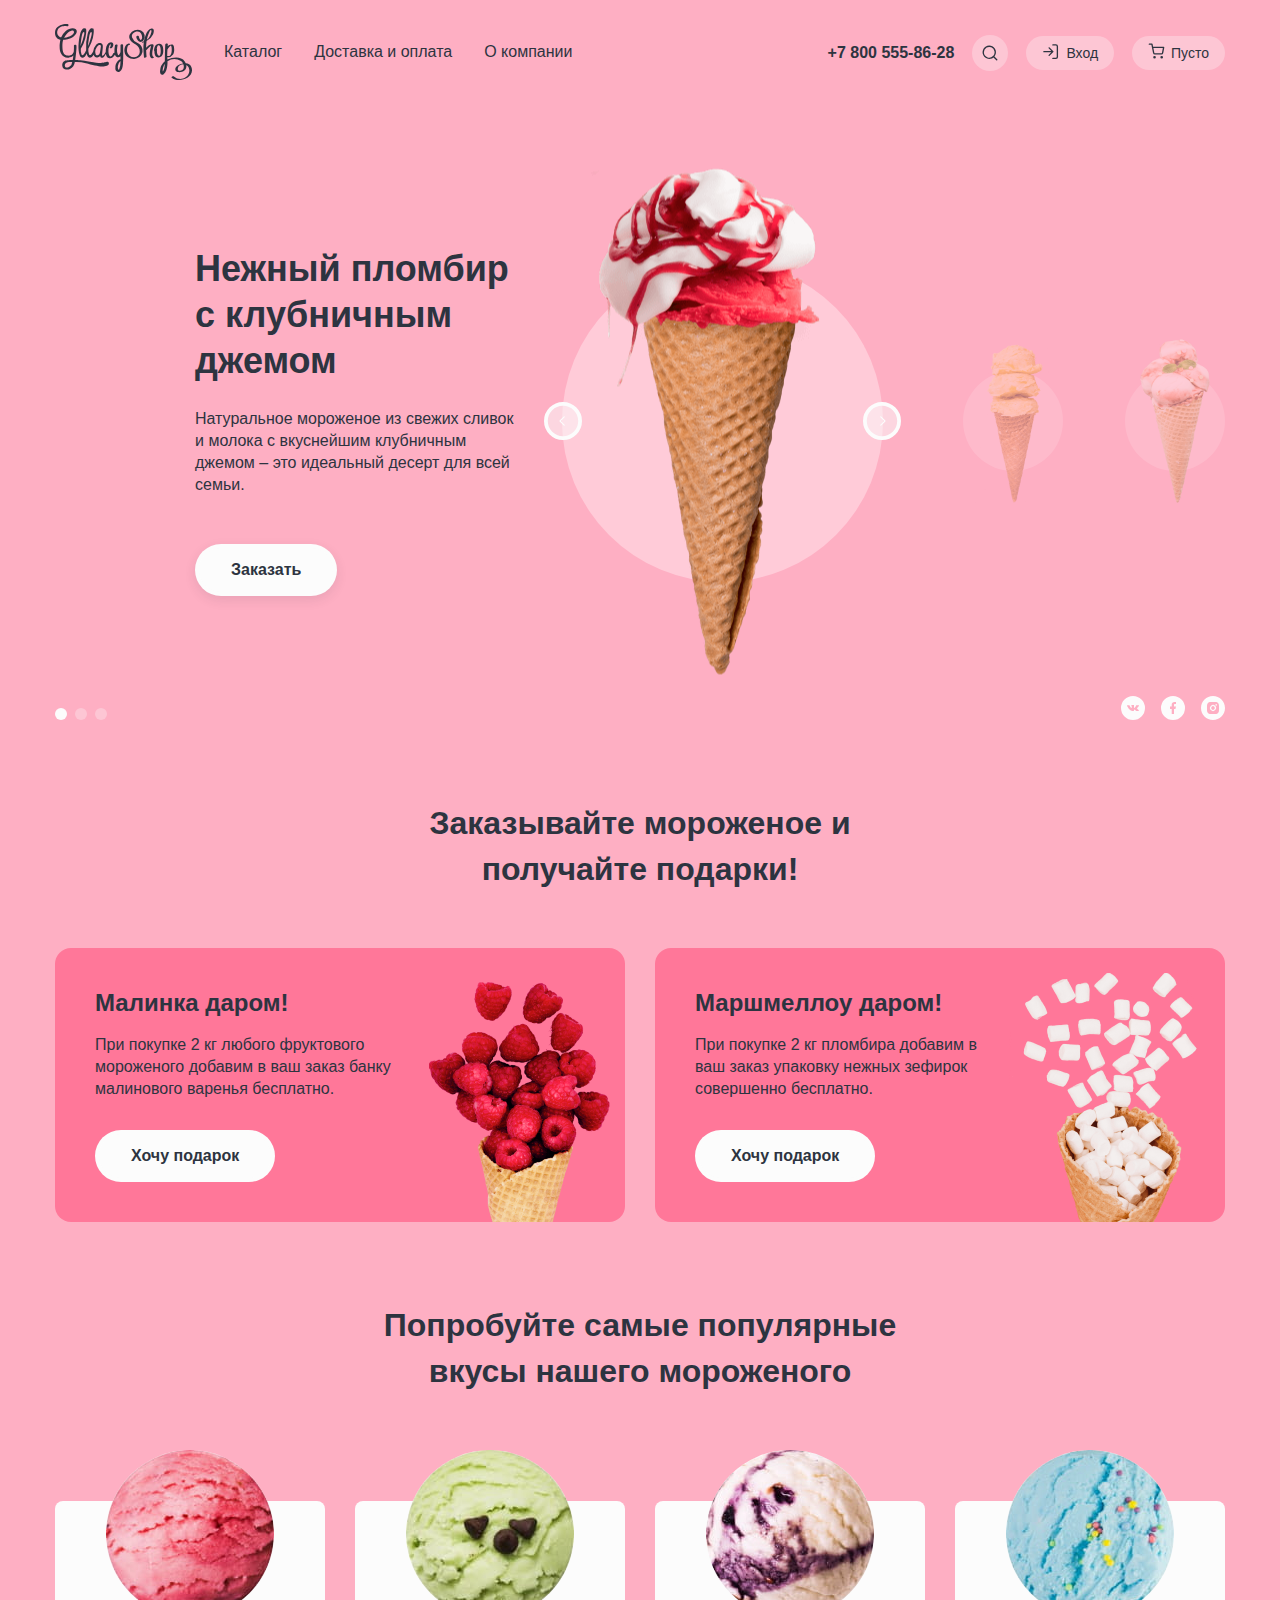
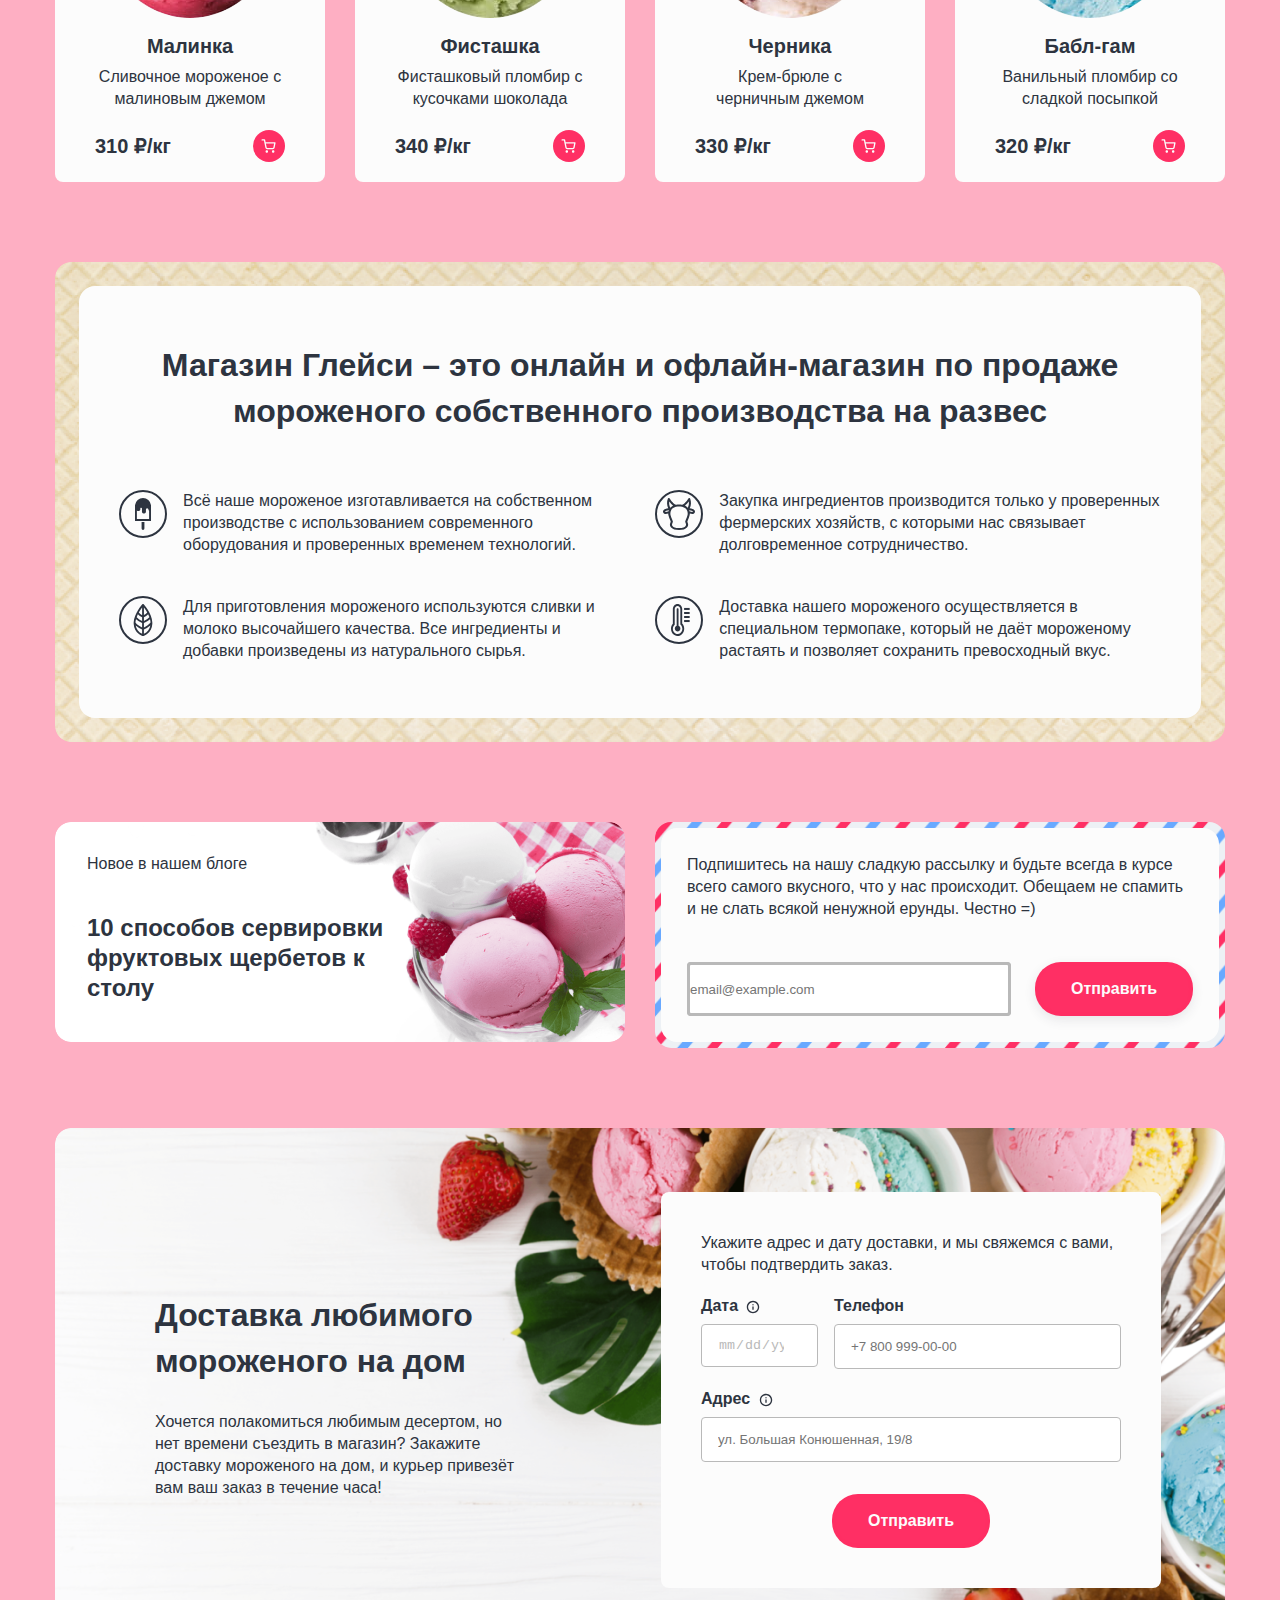
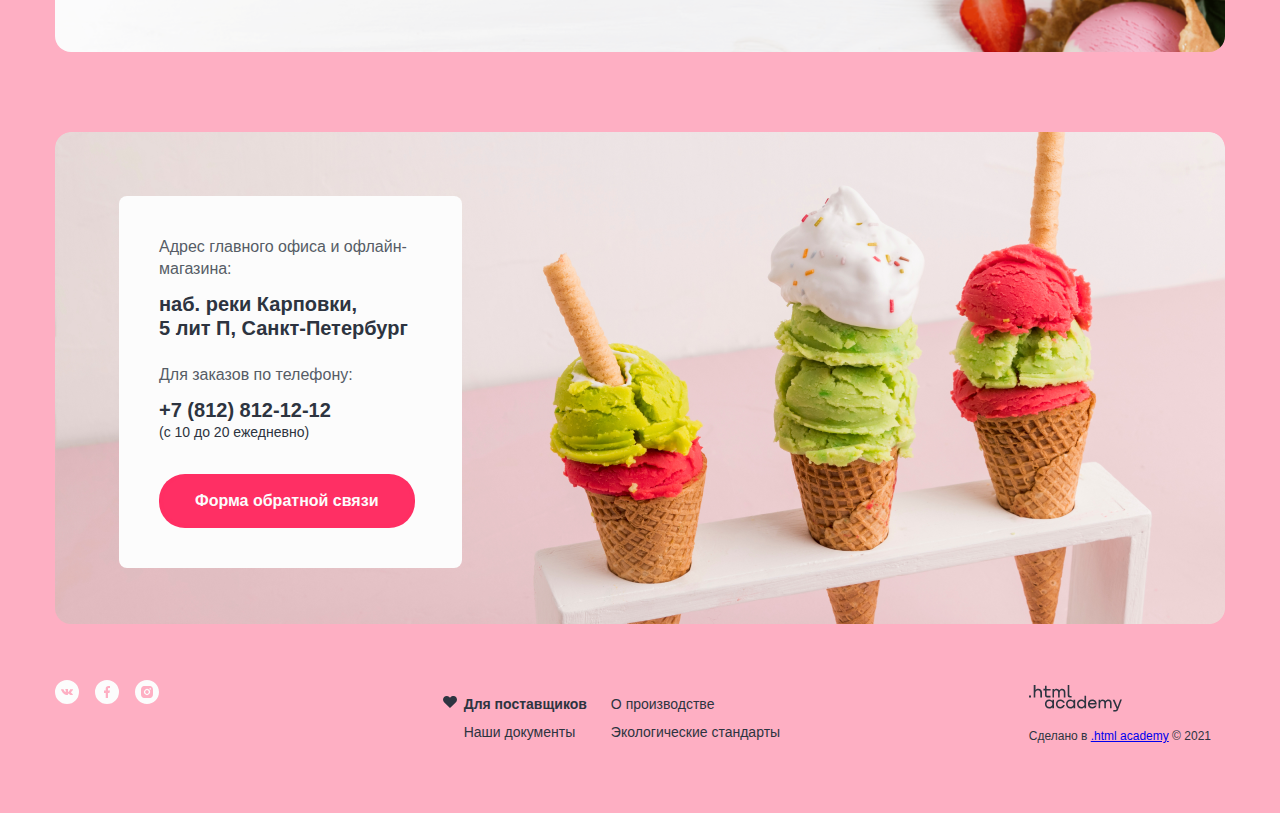
==== commit 0b6e478c: "Декоративные элементы главная страница" ====
--- a/index.html
+++ b/index.html
@@ -33,17 +33,20 @@
           <a class="contacts-phone link" href="tel:+78005558628">+7 800 555-86-28</a>
         </li>
         <li class="info_item">
-          <a class="info_link link" href="#">
-           <span class="visually-hidden">Поиск</span>
+          <a class="info_link link link_search" href="#">
+            <svg class="navigation-icon" aria-hidden="true" focusable="false" width="18" height="18" viewBox="0 0 18 18" fill="none" xmlns="http://www.w3.org/2000/svg"><path fill-rule="evenodd" clip-rule="evenodd" d="M2.913 8.246a5.333 5.333 0 1 1 9.17 3.705.655.655 0 0 0-.132.132 5.333 5.333 0 0 1-9.038-3.837Zm9.552 5.162a6.667 6.667 0 1 1 .943-.943l2.81 2.81a.667.667 0 0 1-.943.943l-2.81-2.81Z" fill="#2D3440"/></svg>
+            <span class="visually-hidden">Поиск</span>
           </a>
         </li>
         <li class="info_item">
-          <a class="info_link link link" href="#">
-            <span class="visually-hidden">Вход</span>
+          <a class="info_link link link_log" href="#">
+           <svg class="navigation-icon" aria-hidden="true" focusable="false" width="18" height="18" viewBox="0 0 18 18" fill="none" xmlns="http://www.w3.org/2000/svg"><path fill-rule="evenodd" clip-rule="evenodd" d="M10.208 1.875c0-.368.299-.667.667-.667h3a2.167 2.167 0 0 1 2.167 2.167v10.5a2.167 2.167 0 0 1-2.167 2.167h-3a.667.667 0 0 1 0-1.334h3a.833.833 0 0 0 .833-.833v-10.5a.833.833 0 0 0-.833-.833h-3a.667.667 0 0 1-.667-.667ZM6.654 4.404c.26-.26.682-.26.942 0l3.746 3.745a.664.664 0 0 1 0 .952l-3.746 3.746a.667.667 0 0 1-.942-.943l2.612-2.612H1.875a.667.667 0 0 1 0-1.333h7.39L6.655 5.346a.667.667 0 0 1 0-.943Z" fill="#2D3440"/></svg>
+           <span class="visually-hidden">Вход</span>
           </a>
         </li>
         <li class="info_item">
-          <a class="info_link link" href="#">
+          <a class="info_link link link_corb" href="#">
+            <svg class="navigation-icon" aria-hidden="true" focusable="false" width="17" height="16" viewBox="0 0 17 16" fill="none" xmlns="http://www.w3.org/2000/svg"><path fill-rule="evenodd" clip-rule="evenodd" d="M1.313.49a.667.667 0 0 0 0 1.333h2.06l.54 2.696a.662.662 0 0 0 .011.056l1.09 5.44a1.97 1.97 0 0 0 1.962 1.586h6.325a1.97 1.97 0 0 0 1.963-1.586l.001-.005 1.043-5.47a.667.667 0 0 0-.655-.791H5.12l-.545-2.724A.667.667 0 0 0 3.92.49H1.313ZM6.32 9.754l-.935-4.672h9.462l-.892 4.675a.637.637 0 0 1-.636.51H6.958a.637.637 0 0 1-.637-.512v-.001Zm-1.11 4.44a1.318 1.318 0 1 1 2.636 0 1.318 1.318 0 0 1-2.637 0Zm7.17 0a1.318 1.318 0 1 1 2.636 0 1.318 1.318 0 0 1-2.637 0Z" fill="#2D3440"/></svg>
             <span class="visually-hidden">Корзина</span>
           </a>
         </li>
@@ -61,21 +64,34 @@
               <a href="#" class="button_cart link">Заказать</a>
             </div>
             <div class="image_slider">
-              <img class="img_slider" src="images/ice_main1.png" alt="Пломбир с клубничным джемом" width="306"
-                height="507">
-            </div>
-          </li>
-          <li class="slider_options_item">
+              <div class="image_slider_active">
+                <button class="slider_button slider_prev" type="button"><span class="visually-hidden">Предыдущее фото
+                </span></button>
+                <div class="circle_img">
+                  <img class="img_slider_active" src="images/ice_main1.png" alt="Пломбир с клубничным джемом" width="306" height="507">
+                </div>
+                <button class="slider_button slider_next" type="button"><span class="visually-hidden">Следующее фото</span></button>
+              </div>
+              <div class="circle_img_back">
+                <img class="img_slider_back" src="images/ice_main2.png" alt="Банановое мороженое" width="306" height="507">
+              </div>
+              <div class="circle_img_back">
+                <img class="img_slider_back" src="images/ice_main3.png" alt="Карамельный пломбир" width="306" height="507">
+              </div>
+            </div>
+          </li>
+          <li class="slider_options_item slider_options_item_hidden">
             <div class="slider_text">
               <h2 class="slider_title">Сливочное мороженое со вкусом банана</h2>
               <p class="slider_description">Сливочное мороженое с ярким банановым вкусом подарит вам свежесть и наслаждение даже в самый жаркий летний день. </p>
               <a href="#" class="button_cart link">Заказать</a>
+              
             </div>
             <div class="image_slider">
               <img class="img_slider" src="images/ice_main2.png" alt="Банановое мороженое" width="306" height="507">
             </div>
           </li>
-          <li class="slider_options_item">
+          <li class="slider_options_item slider_options_item_hidden">
             <div class="slider_text">
               <h2 class="slider_title">Карамельный пломбир с маршмеллоу</h2>
               <p class="slider_description">Необычный сладкий десерт с карамельным топпингом и
@@ -87,6 +103,7 @@
             </div>
           </li>
         </ul>
+        <!---
         <div class="slider_button">
           <button class="slider_prev" type="button"><span class="visually-hidden">Предыдущее фото
             </span>
@@ -95,23 +112,8 @@
             </span>
           </button>
         </div>
-        <div class="slider_bottom">
-          <ul class="socials_list">
-            <li class="socials_item">
-              <a class="button_social" href="https://vk.com/htmlacademy"><span class="visually-hidden">ВКонтакте</span>
-              </a>
-            </li>
-            <li class="socials_item">
-              <a class="button_social" href="https://www.facebook.com/htmlacademy"><span
-                  class="visually-hidden">Фейсбук</span>
-              </a>
-            </li>
-            <li class="socials_item">
-              <a class="button_social link" href="https://www.instagram.com/htmlacademy/"><span
-                  class="visually-hidden">Инстаграм</span>
-              </a>
-            </li>
-          </ul>
+      ---->
+        <div class="slider_bottom">        
           <ul class="slider_pagination_list">
             <li class="slider_pagination">
               <a href="#" class="slider_pagination_button slider_pagination_button_active link"><span class="visually-hidden">
@@ -126,10 +128,26 @@
                   Слайд 3</span></a>
             </li>
           </ul>
+          <ul class="socials_list">
+            <li class="socials_item">
+              <a class="button_social social_link_vk" href="https://vk.com/htmlacademy"><span class="visually-hidden">ВКонтакте</span>
+              </a>
+            </li>
+            <li class="socials_item">
+              <a class="button_social social_link_fb" href="https://www.facebook.com/htmlacademy"><span
+                  class="visually-hidden">Фейсбук</span>
+              </a>
+            </li>
+            <li class="socials_item">
+              <a class="button_social link social_link_inst" href="https://www.instagram.com/htmlacademy/"><span
+                  class="visually-hidden">Инстаграм</span>
+              </a>
+            </li>
+          </ul>
         </div>
       </section>
       <section class="offers">
-        <h2 class="offers_title">Заказывайте мороженое <br> и получайте подарки!</h2>
+        <h2 class="offers_title">Заказывайте мороженое и получайте подарки!</h2>
         <ul class="offers_list">
           <li class="offers_item">
             <div class="offers_text">
@@ -147,7 +165,7 @@
               совершенно бесплатно.</p>
             <a class="offers_item_button link" href="#">Хочу подарок</a>
             </div>            
-            <img class="offers_item_img" src="images/marshmallow.png" alt="Зефир и рожок мороженого" width="224" height="249">
+            <img class="offers_item_img" src="images/marshmallow.png" alt="Зефир и рожок мороженого" width="201" height="249">
           </li>
         </ul>
       </section>
@@ -159,8 +177,11 @@
             <div class="product_card_content">
               <h3 class="product_card_title">Малинка</h3>
               <p class="product_card_description">Сливочное мороженое с малиновым джемом</p>
-              <p class="product_card_price">310 <span>₽/кг</span></p>
-              <a href="#" class="product_card_button link"><span class="visually-hidden">Заказать</span></a>
+              <div class="product_card_buy">
+                <p class="product_card_price">310 <span>₽/кг</span></p>
+                <a href="#" class="product_card_button link">
+                <span class="visually-hidden">Заказать</span></a>
+              </div>                
             </div>
           </li>
           <li class="product_card">
@@ -170,7 +191,8 @@
               <p class="product_card_description">Фисташковый пломбир с кусочками шоколада</p>
               <div class="product_card_buy">
                 <p class="product_card_price">340 <span>₽/кг</span></p>
-                <a href="#" class="product_card_button link"><span class="visually-hidden">Заказать</span></a>
+                <a href="#" class="product_card_button link">
+                <span class="visually-hidden">Заказать</span></a>
               </div>              
             </div>     
           </li>
@@ -255,24 +277,24 @@
         <form class="delivery_form" action="https://echo.htmlacademy.ru/" method="post">
           <p class="delivery_form_descriprion">Укажите адрес и дату доставки, и мы свяжемся с вами, чтобы подтвердить заказ.</p>
           <p class="field_group delivery_form_date">
-            <label class="form_label" for="delivery_date">Дата
+            <label class="form_label form_date" for="delivery_date">Дата
               <button class="info">
                 <span class="visually-hidden">Посмотреть дополнительную информацию</span>
               </button>
             </label>
-            <input type="date" required id="delivery_date" name="delivery-date">
+            <input class="input_form" type="date" required id="delivery_date" name="delivery-date">
           </p>
           <p class="field_group delivery_form_phone">
             <label class="form_label" for="delivery_tel">Телефон</label>
-            <input type="tel" placeholder="+7 800 999-00-00" id="delivery_tel" name="delivery-tel">
+            <input class="input_form" type="tel" placeholder="+7 800 999-00-00" id="delivery_tel" name="delivery-tel">
           </p>
           <p class="field_group delivery_form_address">
-            <label class="form_label" for="delivery_address">Адрес
+            <label class="form_label form_date" for="delivery_address">Адрес
               <button class="info">
                 <span class="visually-hidden">Посмотреть дополнительную информацию</span>
               </button>
             </label>
-            <input type="text" placeholder="ул. Большая Конюшенная, 19/8" required id="delivery_address"
+            <input class="input_form" type="text" placeholder="ул. Большая Конюшенная, 19/8" required id="delivery_address"
               name="delivery-address">
           </p>
           <button class="button delivery_submit" type="submit">Отправить</button>
@@ -292,23 +314,23 @@
       <div class="page-footer-container">  
       <ul class="socials_list">
         <li class="socials_item">
-          <a class="button_social" href="https://vk.com/htmlacademy"><span class="visually-hidden">ВКонтакте</span>
+          <a class="button_social social_link_vk" href="https://vk.com/htmlacademy"><span class="visually-hidden">ВКонтакте</span>
           </a>
         </li>
         <li class="socials_item">
-          <a class="button_social link" href="https://www.facebook.com/htmlacademy"><span
+          <a class="button_social link social_link_fb" href="https://www.facebook.com/htmlacademy"><span
               class="visually-hidden">Фейсбук</span>
           </a>
         </li>
         <li class="socials_item">
-          <a class="button_social link" href="https://www.instagram.com/htmlacademy/"><span
+          <a class="button_social link social_link_inst" href="https://www.instagram.com/htmlacademy/"><span
               class="visually-hidden">Инстаграм</span>
           </a>
         </li>
       </ul>
       <div class="documents">
         <ul class="documents_list">
-          <li class="documents_item"><b>Для
+          <li class="documents_item documents_item_heart"><b>Для
               поставщиков</b></li>
           <li class="documents_item">
             <a class="documents_link link" href="#">О производстве</a>
--- a/styles/styles.css
+++ b/styles/styles.css
@@ -19,9 +19,37 @@
 	font-weight: 900;
 	font-display: swap;
 }
+/*Данная часть в начале актуальна для всех сайтов*/
 html {
 	height: 100%;
 }
+.main-container {
+	flex-grow: 1;
+}
+.link {
+	text-decoration: none;
+	color: inherit;
+}
+*,
+*::before,
+*::after {
+  box-sizing: border-box;
+}
+.button {
+	cursor: pointer;
+}
+.visually-hidden {
+	position: absolute;
+	width: 1px;
+	height: 1px;
+	margin: -1px;
+	padding: 0;
+	border: 0;
+	clip: rect(0 0 0 0);
+	overflow: hidden;
+}
+/* */
+
 body {
 	font-family: "Inter", sans-serif;
 	font-size: 16px;
@@ -34,63 +62,122 @@
 	margin: 0;
 	padding: 0;
 }
-.visually-hidden {
-	position: absolute;
-	width: 1px;
-	height: 1px;
-	margin: -1px;
-	padding: 0;
-	border: 0;
-	clip: rect(0 0 0 0);
-	overflow: hidden;
-}
 .page_container {
 	width: 1170px;
 	margin: 0 auto;
 }
-.main-container {
-	flex-grow: 1;
-}
-.link {
-	text-decoration: none;
-	color: inherit;
-}
+
 /* Header */
 .page_header {
 	display: flex;
 	padding: 0;
 	padding-top: 24px;
 	padding-bottom: 24px;
+	justify-content: space-between;
+	position: relative;
+	margin-right: -18px;
+	margin-bottom: 21px;
 }
 .navigation_list,
-.info-user {
+.info-user,
+.info_link {
 	padding: 0;
 	list-style-type: none;
 	margin: 0;
-}
+	color: #2D3440;
+}
+
 .navigation_list {
 	display: flex;
 	justify-content: space-between;
 	flex-wrap: wrap;
+	position: absolute;
+	left: 153px;
 }
 .navigation_item {
 	min-width: 32px;
 	min-height: 36px;
-	margin: 20px 16px;
-}
+	margin: 18px 16px;
+	font-size: 16px;
+	line-height: 20px;
+}
+
 .info-user {
 	display: flex;
-	margin-left: 214px;
 	flex-wrap: wrap;
+	align-items: center;
+	margin-top: -5px;
 }
 .contacts-phone {
 	font-weight: 700;
 }
+.info_item {
+	margin-right: 18px;
+}
+.info_link {
+	background-color: rgb(252, 252, 252, 0.3);
+	background-position: center;
+	border-radius: 50%;
+}
+.link_search {
+	padding: 9px;
+	display: inline-flex;
+}
+.link_log {
+	padding: 7px 16px;
+	border-radius: 26px;
+	font-size: 14px;
+	display: inline-flex;
+}
+.link_log::after {
+	content: "Вход";
+	font-size: 14px;
+	line-height: 20px;
+	margin-left: 6px;
+}
+.link_corb::after {
+	content: "Пусто";
+	font-size: 14px;
+	line-height: 20px;
+	margin-left: 6px;
+}
+.link_corb {
+	padding: 7px 16px;
+	border-radius: 26px;
+	display: inline-flex;
+}
+
 /* Слайдер */
+.slider_button {
+	width: 38px;
+	height: 38px;
+	border-radius: 26px;
+	background-color: rgba(252, 252, 252, 0.3);
+	background-image: url("../images/arrow.svg");
+	border: 2px solid #FCFCFC;
+	background-size: contain;
+}
+.slider_prev {
+	transform: rotate(180deg);
+	margin-right: -20px;
+	align-self: center;
+	z-index: 1;
+}
+.slider_next{
+	margin-left: -20px;
+	align-self: center;
+	z-index: 1;
+}
 .slider_options {
 	list-style-type: none;
 	padding: 0;
 	margin: 0;
+	margin-top: 136px;
+}
+.slider_options_item {
+	display: flex;
+	margin-bottom: 100px;
+	margin-left: 70px;
 }
 .slider_text {
 	color: #2d3440;
@@ -98,7 +185,9 @@
 	display: flex;
 	flex-direction: column;
 	flex-wrap: wrap;
-	justify-content: flex-end;
+	justify-content: center;
+	padding: 0 10px 0 70px;
+	margin: 0;
 }
 .slider_title {
 	font-weight: 900;
@@ -106,27 +195,128 @@
 	line-height: 46px;
 	color: #2d3440;
 	text-align: left;
-	flex-grow: 1;
-	width: 470px;
-	margin-top: 0;
-	margin-bottom: 0;
-	padding-bottom: 24px;
+	padding: 0;
+	margin: 0;
+	margin-bottom: 24px;
 }
 .slider_description {
-	width: 414px;
-	padding-bottom: 48px;
+	margin: 0;
+	padding: 0;
+	margin-bottom: 48px;
+	margin-right: 10px;
+}
+.button_cart {
+	background: #FCFCFC;
+	border: 4px solid rgba(252, 252, 252, 0.4);
+	box-shadow: 0px 4px 12px rgba(45, 52, 64, 0.1);
+	border-radius: 26px;
+	padding: 12px 32px;
+	align-self: flex-start;
+	font-weight: 700;
+	line-height: 20px;
+	display: inline-block;
 }
 .slider_bottom {
 	display: flex;
+	justify-content: space-between;
+	margin-right: -16px;
 }
 .slider_pagination {
 	display: flex;
 }
-/* временные рамки до появления иконок*/
-.socials_list,
-.slider_pagination {
-	border: rgba(252, 252, 252, 0.4) 5px solid;
-}
+.image_slider {
+	display: flex;
+	align-items: center;
+}
+.img_slider_back{
+	margin: 0;
+	padding: 0;
+	width: 100px;
+	height: auto;
+}
+.image_slider_active {
+	display: flex;
+}
+.circle_img {
+	position: relative;
+	width: 321px;
+	height: 321px;
+	border-radius: 50%;
+	background: #FFCBD8;
+  }
+.circle_img img {
+	position: absolute;
+	top: 50%;
+	left: 50%;
+	transform: translate(-50%, -50%);
+}
+.circle_img_back {
+	position: relative;
+	width: 100px;
+	height: 100px;
+	border-radius: 50%;
+	background: #FFCBD8;
+	margin-left: 62px;
+	opacity: 0.4;
+}
+.circle_img_back img {
+	position: absolute;
+	top: 50%;
+	left: 50%;
+	transform: translate(-50%, -50%);
+}
+
+/* спрятана часть слайдера*/
+.slider_options_item_hidden {
+	display: none;
+}
+
+.socials_list{
+	margin: 0;
+	padding: 0;
+}
+.socials_item {
+	list-style: none;
+	padding: 0;
+	margin: 0;
+}
+.button_social {
+	display: block;
+	width: 24px;
+	height: 24px;
+	background-color: #FEAFC3;
+	background-repeat: no-repeat;
+	background-position: center;
+	background-size: 24px 24px;
+	margin-right: 16px;
+}
+.social_link_vk {
+	background-image: url("../images/vk.svg");
+}
+.social_link_fb {
+	background-image: url("../images/f.svg");
+}
+.social_link_inst {
+	background-image: url("../images/inst.svg");
+}
+.slider_pagination_list {
+	margin: 0;
+	padding: 0;
+	display: flex;
+	align-self: flex-end;
+}
+.slider_pagination_button {
+	width: 12px;
+	height: 12px;
+	background: #FCFCFC;
+	border-radius: 50%;
+	margin-right: 8px;
+	opacity: 0.3;
+}
+.slider_pagination_button_active {
+	opacity: 1;
+}
+
 .offers,
 .news_blog_text,
 .delivery_date,
@@ -142,31 +332,33 @@
 .delivery {
 	margin-bottom: 80px;
 }
+
 .offers_title {
 	font-weight: 900;
 	font-size: 32px;
 	line-height: 46px;
 	text-align: center;
-	margin: 0;
-	padding: 0;
-	margin-bottom: 56px;
+	margin: 0 364px 56px 364px;
+	padding: 0;
 }
 .offers_list {
 	display: flex;
 	justify-content: space-between;
 	list-style-type: none;
 	padding: 0;	
-	margin: 0;
+	margin: 0 -15px 0;
 }
 .offers_item {
 	display: flex;
-	width: 570px;
+	flex: 1 0 40%;
 	background-color: #ff7799;
 	border-radius: 16px;
-	padding: 0;
-	margin: 0;
-	padding-left: 40px;
-	box-sizing: border-box;
+	padding: 10px 15px 0 0;
+	margin: 0 15px 0;
+}
+.offers_text {
+	margin-left: 40px;
+    margin-right: 10px;
 }
 .offers_item_title {
 	margin: 0;
@@ -174,7 +366,6 @@
 	padding: 0;
 }
 .offers_item_description {
-	width: 321px;
 	margin: 0;
 	padding: 0;
 }
@@ -197,22 +388,32 @@
 	font-size: 24px;
 	line-height: 30px;
 	color: #2d3440;
-	margin-top: 40px;
+	margin-top: 30px;
 }
 .offers_item_img {
 	align-self: flex-end;
 	max-width: 100%;
 }
+
 .popular_title {
 	font-weight: 900;
 	font-size: 32px;
 	line-height: 46px;
 	color: #2d3440;
-	width: 527px;
-	margin: 0 auto;
+	margin: 0 321px 107px;
 	text-align: center;
-	margin-bottom: 107px;
-}
+}
+
+.product_card_button {
+	width: 32px;
+	height: 32px;
+	background: #FF2F64;
+	background-position: center;
+	border-radius: 26px;
+	background-image: url("../images/cart.svg");
+	background-repeat: no-repeat;
+}
+
 .advantages {
 	background-image: url("../images/waffle_back.jpg");
 	object-fit: cover;
@@ -224,7 +425,7 @@
 .advantages_background {
 	background-color: #fcfcfc;
 	border-radius: 16px;
-	padding: 56px 40px;
+	padding: 56px 40px 56px 104px;
 }
 .advantages_title {
 	font-weight: 900;
@@ -235,6 +436,7 @@
 	padding: 0;
 	margin-bottom: 56px;
 	text-align: center;
+	margin-left: -64px;
 }
 .advantages_item,
 .advantages_list,
@@ -248,19 +450,58 @@
 	grid-template-columns: auto auto;
 	grid-template-rows: auto auto;
 	row-gap: 40px;
-	column-gap: 31px;
+	column-gap: 95px;
 }
 .item_1 {
 	grid-column: 1/2;
 	grid-row: 1/2;
 }
+.advantages_item {
+	position: relative;
+}
+.item_1::before {
+	content: " ";
+	display: inline-block;
+	width: 48px;
+	height: 48px;
+	background-image: url("../images/ice.svg");
+	position: absolute;
+	left: -64px;
+}
 .item_2 {
 	grid-column: 1/2;
 	grid-row: 2/3;
 }
+.item_2::before {
+	content: " ";
+	display: inline-block;
+	width: 48px;
+	height: 48px;
+	background-image: url("../images/leaf.svg");
+	position: absolute;
+	left: -64px;
+}
 .item_3 {
 	grid-column: 2/3;
 	grid-row: 1/2;
+}
+.item_3::before {
+	content: " ";
+	display: inline-block;
+	width: 48px;
+	height: 48px;
+	background-image: url("../images/cow.svg");
+	position: absolute;
+	left: -64px;
+}
+.item_4::before {
+	content: " ";
+	display: inline-block;
+	width: 48px;
+	height: 48px;
+	background-image: url("../images/thermometer.svg");
+	position: absolute;
+	left: -64px;
 }
 .container_news {
 	display: flex;
@@ -353,6 +594,7 @@
 	box-shadow: 0px 4px 12px rgba(45, 52, 64, 0.1);
 	border-radius: 26px;
 }
+
 .delivery {
 	background-image: url("../images/ice_delivery.png");
 	border-radius: 16px;
@@ -366,7 +608,7 @@
 	padding-right: 64px;
 }
 .delivery_description {
-	width: 371px;
+	margin-right: 135px;
 	align-self: center;
 }
 .delivery_title {
@@ -384,16 +626,31 @@
 	padding: 13px 32px;
 	font-size: 16px;
 	line-height: 20px;
+	display: inline-block;
 }
 .delivery_form {
 	background-color: #fcfcfc;
 	border-radius: 8px;
 	padding: 40px;
+	flex: 0 0 500px;
 	display: grid;
 	grid-template-columns: 117px 287px;
 	column-gap: 16px;
-	row-gap: 20px;
+	row-gap: 20px;;
 	height: 100%;
+	font-weight: bold;
+	font-size: 16px;
+	line-height: 20px;
+}
+.info {
+	content: " ";
+	background-image: url("../images/Union.svg");
+	background-color: #FCFCFC;
+	width: 14px;
+	height: 14px;
+	border: none;
+	vertical-align: middle;
+	margin-left: 4px;
 }
 .field_group {
 	padding: 0;
@@ -403,6 +660,9 @@
 	margin: 0;
 	padding: 0;
 	grid-column: 1/-1;
+	font-weight: normal;
+	font-size: 16px;
+	line-height: 22px;
 }
 .delivery_form_address {
 	grid-column: 1/-1;
@@ -420,8 +680,17 @@
 .form_label {
 	margin-bottom: 8px;
 }
-.info {
-	display: none;
+.input_form {
+	padding: 14px 16px;
+	border: 1px solid #B9B9B9;
+	border-radius: 4px;
+	color: #B9B9B9;
+}
+input[type=date]::-webkit-calendar-picker-indicator {
+	opacity: 0;
+}
+input[type=date] {
+	padding: 12px 16px;
 }
 .contacts {
 	background-image: url("../images/Contacts.png");
@@ -434,7 +703,6 @@
 	border-radius: 8px;
 	display: inline-block;
 	width: 343px;
-    box-sizing: border-box;
 	padding: 40px;
 	}
 .contacts_title {
@@ -467,9 +735,6 @@
 	line-height: 24px;
 	color: #2d3440;
 }
-.button-feedback a {
-	color: #fcfcfc;
-}
 footer {
 	color: #2d3440;
 }
@@ -483,7 +748,12 @@
 	column-gap: 24px;
 	row-gap: 8px;
 }
-	
+.documents_item {
+	list-style-type: none;
+}
+.documents_item_heart {
+	list-style-image: url("../images/vector.svg");
+}	
 .info_academy {
 	font-size: 12px;
 	line-height: 16px;
@@ -590,12 +860,10 @@
 	list-style-type: none;
 	background-color: #fcfcfc;
 	border-radius: 8px;
-	width: 270px;
 	display: flex;
 	flex-direction: column;
 	padding-left: 40px;
 	padding-right: 40px;
-	box-sizing: border-box;
 }
 .product_card_title,
 .product_card_price {
@@ -605,6 +873,9 @@
 	color: #2d3440;
 	padding: 0;
 	margin: 0;
+}
+.product_card_price {
+	align-self: center;
 }
 .pagination_button {
 	background: #fcfcfc;
@@ -613,6 +884,7 @@
 	padding: 12px 32px;
 	font-size: 16px;
 	font-weight: 700;
+	box-shadow: 0px 4px 12px rgba(45, 52, 64, 0.1);
 }
 .pagination_current {
 	background-color: #fcfcfc;
@@ -667,7 +939,7 @@
 	padding: 0;
 	width: 190px;
 	justify-content: space-between;
-	margin-bottom: 28px;
+	margin-bottom: 20px;
 }
 .pagination-container {
 	display: grid;
@@ -681,7 +953,7 @@
 	grid-column: 1/-1;
 	justify-self: center;
 	grid-row: 1/2;
-}
+	}
 .pagination_list {
 	z-index: 2;
 	justify-self: end;
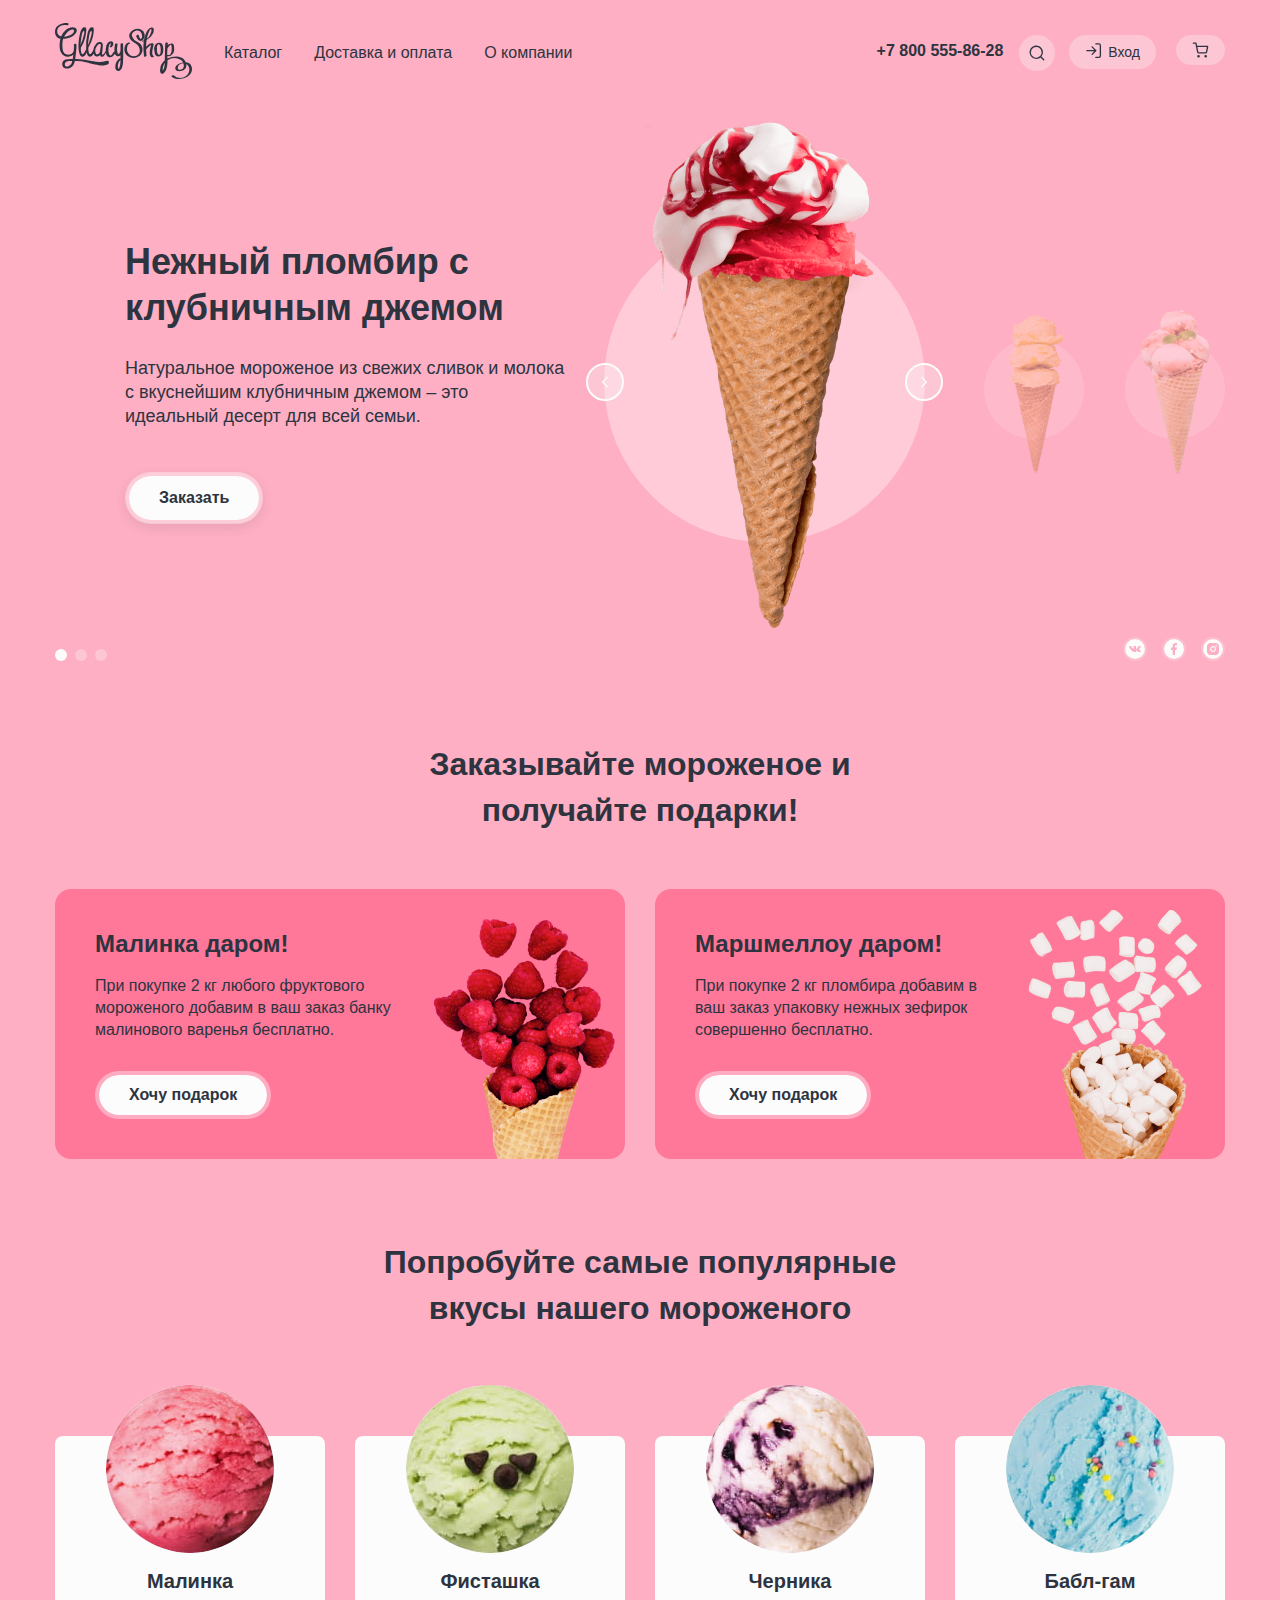
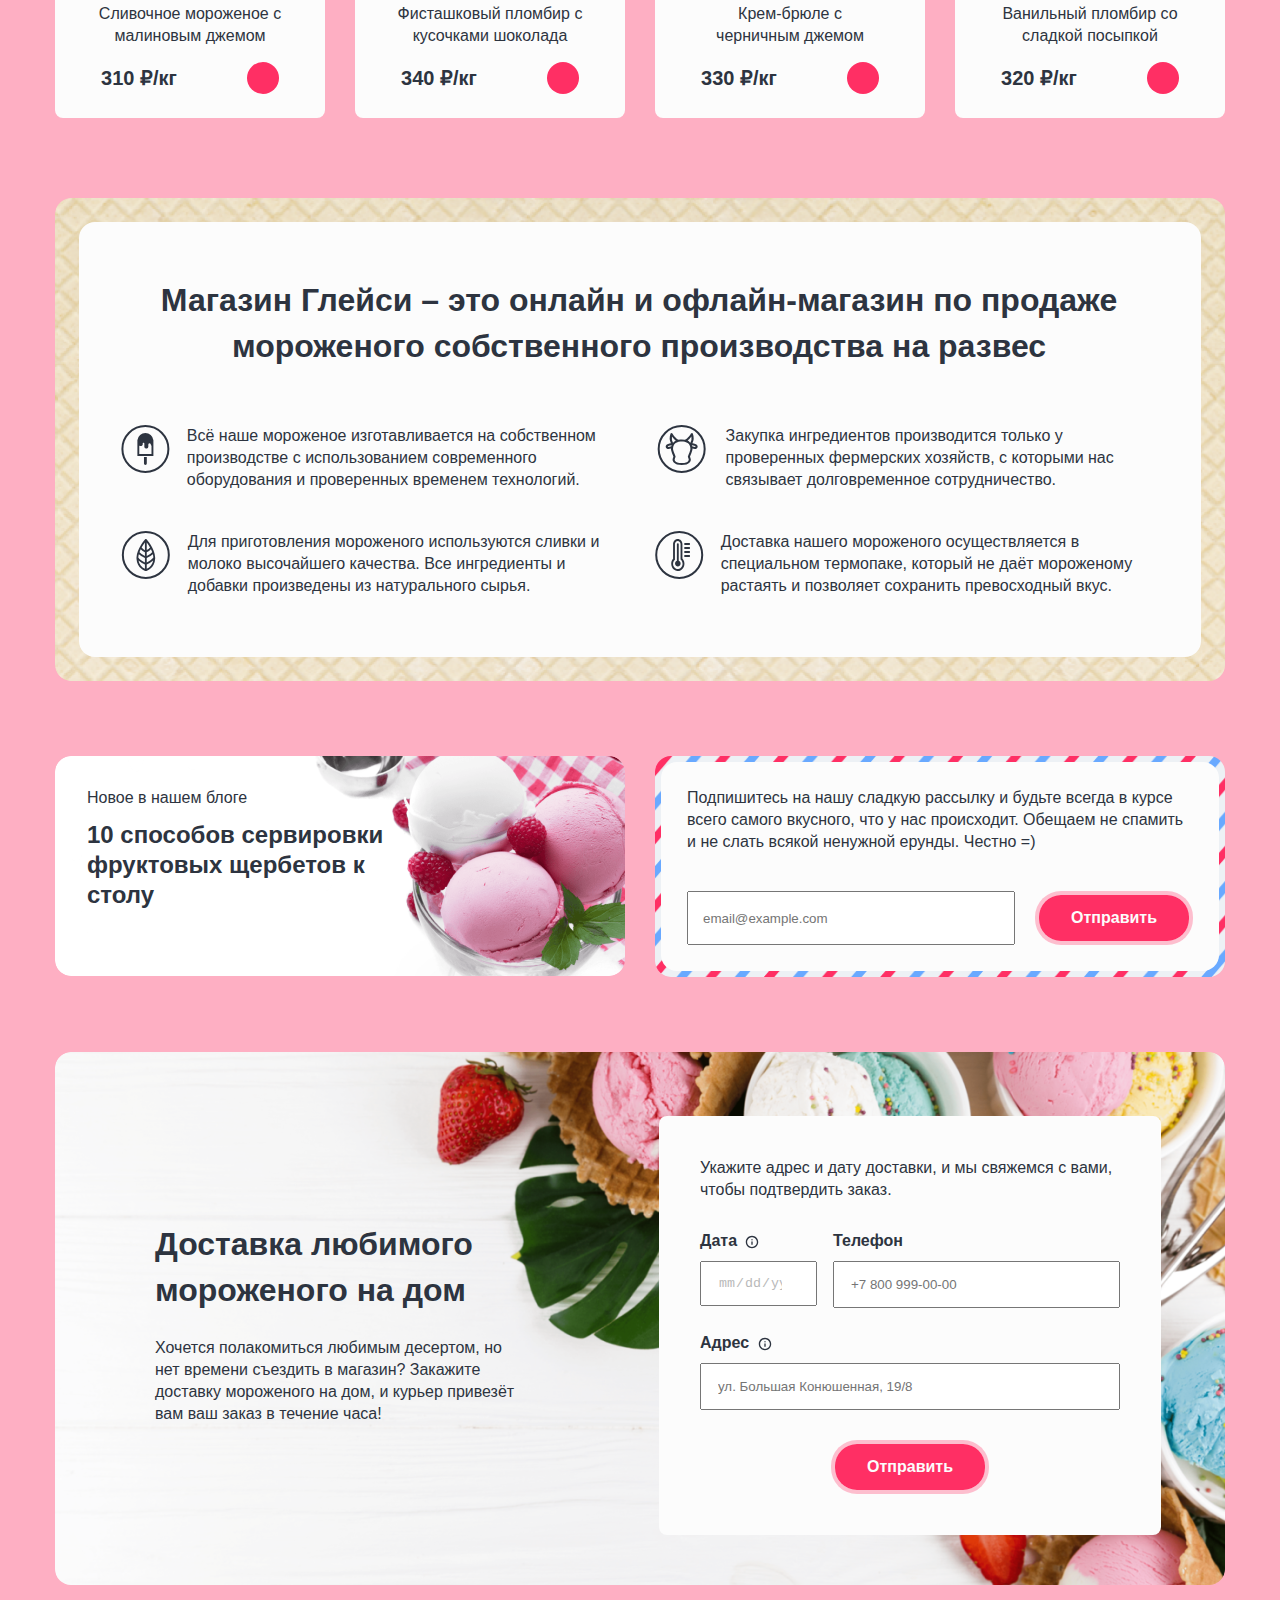
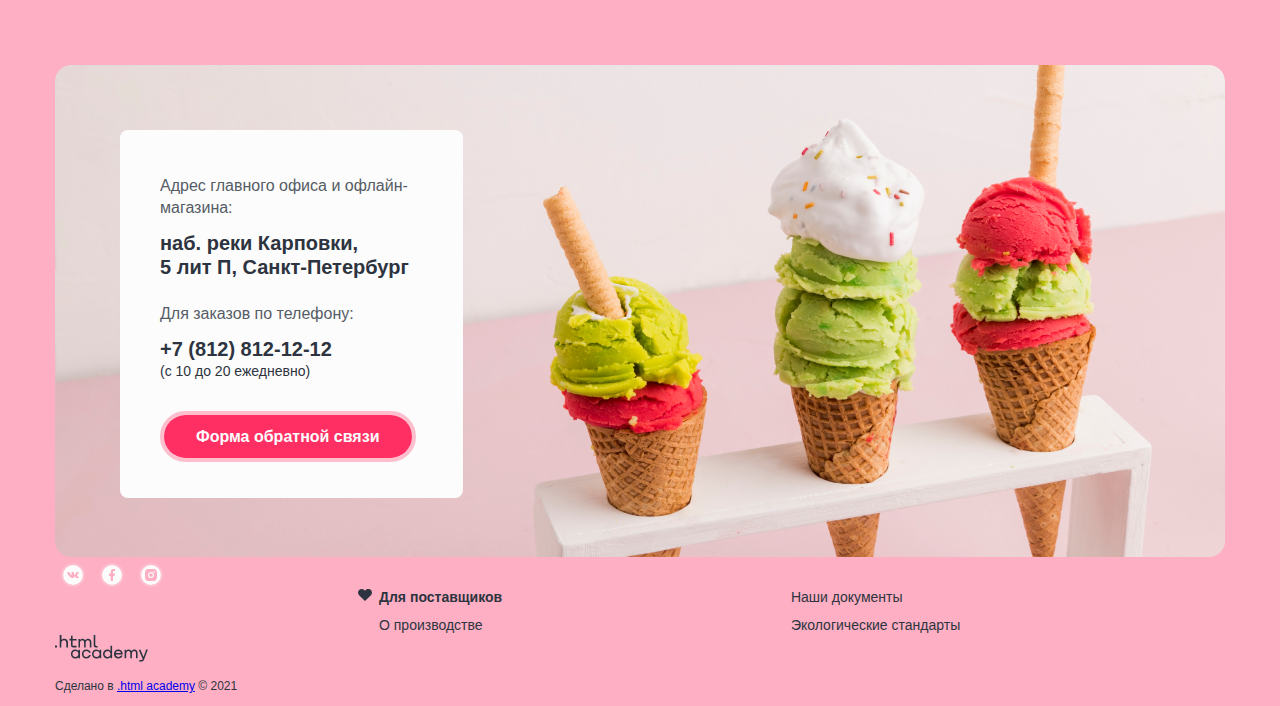
==== commit fea6474c: "Merge pull request #7 from ElenaMihailova/master" ====
--- a/index.html
+++ b/index.html
@@ -28,10 +28,9 @@
           </li>
         </ul>
       </nav>
+      <div class="contacts_info">
+        <a class="contacts-phone link" href="tel:+78005558628">+7 800 555-86-28</a>
       <ul class="info-user">
-        <li class="info_item">
-          <a class="contacts-phone link" href="tel:+78005558628">+7 800 555-86-28</a>
-        </li>
         <li class="info_item">
           <a class="info_link link link_search" href="#">
             <svg class="navigation-icon" aria-hidden="true" focusable="false" width="18" height="18" viewBox="0 0 18 18" fill="none" xmlns="http://www.w3.org/2000/svg"><path fill-rule="evenodd" clip-rule="evenodd" d="M2.913 8.246a5.333 5.333 0 1 1 9.17 3.705.655.655 0 0 0-.132.132 5.333 5.333 0 0 1-9.038-3.837Zm9.552 5.162a6.667 6.667 0 1 1 .943-.943l2.81 2.81a.667.667 0 0 1-.943.943l-2.81-2.81Z" fill="#2D3440"/></svg>
@@ -50,6 +49,8 @@
             <span class="visually-hidden">Корзина</span>
           </a>
         </li>
+      </div>
+      
       </ul>
     </header>
     <main class="main-container main_index">
@@ -63,7 +64,6 @@
                 – это идеальный десерт для всей семьи. </p>
               <a href="#" class="button_cart link">Заказать</a>
             </div>
-            <div class="image_slider">
               <div class="image_slider_active">
                 <button class="slider_button slider_prev" type="button"><span class="visually-hidden">Предыдущее фото
                 </span></button>
@@ -78,8 +78,7 @@
               <div class="circle_img_back">
                 <img class="img_slider_back" src="images/ice_main3.png" alt="Карамельный пломбир" width="306" height="507">
               </div>
-            </div>
-          </li>
+            </li>
           <li class="slider_options_item slider_options_item_hidden">
             <div class="slider_text">
               <h2 class="slider_title">Сливочное мороженое со вкусом банана</h2>
@@ -226,19 +225,23 @@
             производства на развес</h2>
           <ul class="advantages_list">
             <li class="advantages_item item_1">
+              <svg class="item_icon" width="48" height="48" viewBox="0 0 48 48" fill="none" xmlns="http://www.w3.org/2000/svg"><circle cx="24" cy="24" r="23" stroke="#2D3440" stroke-width="2"/><path d="M24 8a8.01 8.01 0 0 0-7.944 7.059H16v15.887h16V15.059h-.056A8.01 8.01 0 0 0 24 8Zm6.118 21.064H17.882v-8.678a1.685 1.685 0 0 0 1.45.602c1.214 0 2.005-.677 2.005-1.534v-.819a.808.808 0 0 1 1.407-.628.81.81 0 0 1 .202.628v3.097a1.76 1.76 0 0 0 1.995 1.722 1.75 1.75 0 0 0 1.995-1.647v-2.08a1.269 1.269 0 0 1 1.778-1.272 1.268 1.268 0 0 1 .754 1.272.387.387 0 0 0 0 .085 1.064 1.064 0 0 0 .63.837v8.471l.02-.056ZM22.588 38.588a1.412 1.412 0 0 0 2.824 0v-6.7h-2.824v6.7Z" fill="#2D3440"/></svg>
               <p class="advantages_description">Всё наше мороженое изготавливается на собственном производстве с
                 использованием современного оборудования и проверенных временем технологий.</p>
             </li>
             <li class="advantages_item item_2">
+              <svg class="item_icon" width="48" height="48" viewBox="0 0 48 48" fill="none" xmlns="http://www.w3.org/2000/svg"><circle cx="24" cy="24" r="23" stroke="#2D3440" stroke-width="2"/><path d="M33.324 26.485C32.918 17.41 25.01 8.621 24.657 8.24h-.045l-.109-.124-.117-.077h-.506L23.708 8h-.045l-.163.115-.1.086h-.044c-.353.42-8.261 9.218-8.686 18.284a1.492 1.492 0 0 0 0 .2v1.042c.344 9.84 9.038 12.247 9.11 12.266h.226c.075.01.151.01.226 0 .082 0 8.767-2.474 9.101-12.266v-1.041c0-.067-.009-.134-.009-.2Zm-16.268-3.353a22.226 22.226 0 0 0 6.046 3.926v4.347c-2.214-1.156-5.621-3.21-6.624-5.015.081-1.103.266-2.194.55-3.258h.028Zm1.808-4.872a11.106 11.106 0 0 0 4.238 2.923v3.764a17.323 17.323 0 0 1-5.422-3.821c.343-.978.739-1.935 1.184-2.866Zm11.487 2.866a17.3 17.3 0 0 1-5.423 3.821v-3.764a11.112 11.112 0 0 0 4.203-2.923 28.79 28.79 0 0 1 1.22 2.828v.038Zm-5.423-1.968v-7.643a43.22 43.22 0 0 1 3.299 4.949 8.28 8.28 0 0 1-3.317 2.656l.018.038Zm0 12.266v-4.366a22.21 22.21 0 0 0 6.074-3.907c.276 1.068.452 2.163.524 3.267-.994 1.777-4.402 3.821-6.616 4.968l.018.038ZM23.12 19.158a8.207 8.207 0 0 1-3.316-2.694 43.263 43.263 0 0 1 3.298-4.996l.018 7.69Zm-6.453 10.25a30.164 30.164 0 0 0 6.435 4.099v4.203a10.679 10.679 0 0 1-4.216-3.285 11.519 11.519 0 0 1-2.219-5.017Zm8.243 8.311v-4.222a29.675 29.675 0 0 0 6.435-4.089 11.368 11.368 0 0 1-2.2 5.036 10.53 10.53 0 0 1-4.235 3.275Z" fill="#2D3440"/></svg>
               <p class="advantages_description">Для приготовления мороженого используются сливки и молоко высочайшего
                 качества. Все ингредиенты и добавки произведены из натурального сырья.</p>
             </li>
             <li class="advantages_item item_3">
+              <svg class="item_icon" width="48" height="48" viewBox="0 0 48 48" fill="none" xmlns="http://www.w3.org/2000/svg"><circle cx="24" cy="24" r="23" stroke="#2D3440" stroke-width="2"/><path d="M34.749 18.287a12.053 12.053 0 0 0 .458-9.553 1.007 1.007 0 0 0-.337-.479 1.07 1.07 0 0 0-1.14-.109c-.18.093-.33.234-.427.407-1.322 2.285-4.163 5.969-6.244 6.14h-.093a17.336 17.336 0 0 0-2.904-.302c-.978.019-1.953.12-2.913.302h-.073c-2.081-.161-4.963-3.845-6.295-6.13a1.021 1.021 0 0 0-.425-.434 1.07 1.07 0 0 0-1.175.104c-.161.13-.279.305-.336.5a11.996 11.996 0 0 0 .406 9.544c-1.81.221-4.11.785-4.943 2.204a2.15 2.15 0 0 0 0 2.215c.239.411.593.748 1.023.97.43.224.916.323 1.402.288a7.575 7.575 0 0 0 2.518-.483 8.446 8.446 0 0 0 .135 1.62 34.441 34.441 0 0 0 1.821 5.235c.198.473.416 1.007.53 1.329-.34.808-.609 1.643-.8 2.496-.05.603.028 1.21.229 1.782.2.573.518 1.1.936 1.55C17.611 39.154 20.264 40 24.032 40c3.766 0 6.43-.846 7.928-2.517.42-.448.74-.975.94-1.549.2-.573.278-1.18.226-1.783a14.586 14.586 0 0 0-.791-2.496c.114-.322.333-.846.52-1.329a32.616 32.616 0 0 0 1.821-5.234 7.79 7.79 0 0 0 .146-1.621c.777.294 1.6.457 2.435.483.487.035.975-.065 1.406-.288.43-.222.788-.559 1.029-.97a2.15 2.15 0 0 0 0-2.215c-.822-1.369-3.122-1.973-4.943-2.194Zm-.989-6.684a9.263 9.263 0 0 1-1.04 6.15c-.26-.306-.539-.599-.832-.875a7.487 7.487 0 0 0-1.988-1.269 17.355 17.355 0 0 0 3.86-4.006Zm-19.468 0a16.957 16.957 0 0 0 3.85 4.026 6.815 6.815 0 0 0-1.967 1.269c-.298.276-.58.568-.843.875a9.283 9.283 0 0 1-1.04-6.17Zm-4.1 10.127c-.094-.162-.063-.212 0-.252.24-.393 1.446-1.007 3.756-1.238-.114.292-.218.584-.312.886-1.353.674-3.163 1.097-3.444.604Zm22.434 3.02c-.436 1.652-.999 3.27-1.685 4.841a19.56 19.56 0 0 0-.718 1.883l-.063.312.115.282c.329.767.597 1.558.8 2.365.012.318-.042.634-.158.931-.116.298-.292.57-.518.8-.749.836-2.455 1.823-6.357 1.823s-5.609-1.007-6.358-1.822a2.421 2.421 0 0 1-.677-1.732c.209-.807.48-1.598.812-2.365l.114-.282-.072-.312a15.966 15.966 0 0 0-.708-1.893 32.414 32.414 0 0 1-1.706-4.872 7.002 7.002 0 0 1 .283-3.465 7.201 7.201 0 0 1 1.923-2.937c1.57-1.53 5.13-1.872 6.368-1.883 1.238-.01 4.724.343 6.389 1.903a7.116 7.116 0 0 1 1.935 2.922 6.917 6.917 0 0 1 .281 3.46v.04Zm5.203-3.02c-.27.483-2.081.07-3.371-.595a10.09 10.09 0 0 0-.302-.895c2.29.231 3.486.845 3.715 1.238.052.04.072.09-.021.252h-.02Z" fill="#2D3440"/></svg>
               <p class="advantages_description">Закупка ингредиентов производится только у проверенных фермерских
                 хозяйств,
                 с которыми нас связывает долговременное сотрудничество.</p>
             </li>
             <li class="advantages_item item_4">
+              <svg class="item_icon" width="48" height="48" viewBox="0 0 48 48" fill="none" xmlns="http://www.w3.org/2000/svg"><circle cx="24" cy="24" r="23" stroke="#2D3440" stroke-width="2"/><path d="M27.189 13.07c0-1.345-.492-2.635-1.367-3.585C24.947 8.535 23.76 8 22.522 8c-1.237 0-2.424.534-3.3 1.485-.875.95-1.366 2.24-1.366 3.585v14.754c-1.197 1.327-1.864 3.112-1.856 4.969a7.685 7.685 0 0 0 .782 3.41 7.007 7.007 0 0 0 2.176 2.599 6.284 6.284 0 0 0 3.05 1.168 6.144 6.144 0 0 0 3.196-.543 6.705 6.705 0 0 0 2.577-2.124 7.489 7.489 0 0 0 1.341-3.198 7.781 7.781 0 0 0-.214-3.506 7.298 7.298 0 0 0-1.72-2.976V13.069Zm.167 19.723c.01.88-.188 1.747-.575 2.52a5.017 5.017 0 0 1-1.63 1.897 4.495 4.495 0 0 1-2.276.795 4.43 4.43 0 0 1-2.343-.51 4.88 4.88 0 0 1-1.819-1.685 5.44 5.44 0 0 1-.832-2.433 5.563 5.563 0 0 1 .363-2.566 5.125 5.125 0 0 1 1.467-2.05V13.07c0-.81.296-1.587.824-2.16a2.703 2.703 0 0 1 1.987-.894c.746 0 1.46.321 1.988.894.527.573.823 1.35.823 2.16v15.5a5.024 5.024 0 0 1 1.49 1.841 5.49 5.49 0 0 1 .533 2.382Z" fill="#2D3440"/><path d="M23.534 29.638V13.14c0-.267-.098-.524-.272-.713a.892.892 0 0 0-.656-.295.892.892 0 0 0-.656.295 1.053 1.053 0 0 0-.272.713v16.498a2.85 2.85 0 0 0-1.473 1.321A3.246 3.246 0 0 0 19.863 33c.11.703.447 1.341.949 1.8.502.46 1.137.713 1.794.713.656 0 1.292-.252 1.794-.712.502-.46.838-1.098.949-1.8a3.246 3.246 0 0 0-.343-2.042 2.85 2.85 0 0 0-1.473-1.32ZM34.667 11.94H29.1v2.016h5.567v-2.015ZM34.667 15.972H29.1v2.016h5.567v-2.016ZM34.667 20.003H29.1v2.016h5.567v-2.016ZM34.667 24.035H29.1v2.015h5.567v-2.015Z" fill="#2D3440"/></svg>
               <p class="advantages_description">Доставка нашего мороженого осуществляется в специальном термопаке, который
                 не даёт мороженому растаять и позволяет сохранить превосходный вкус.</p>
             </li>
@@ -271,14 +274,14 @@
       <section class="delivery">
         <div class="delivery_description">
           <h2 class="delivery_title">Доставка любимого мороженого на дом</h2>
-          <p>Хочется полакомиться любимым десертом, но нет времени съездить в магазин?
+          <p class="delivery_text">Хочется полакомиться любимым десертом, но нет времени съездить в магазин?
             Закажите доставку мороженого на дом, и курьер привезёт вам ваш заказ в течение часа!</p>
         </div>
         <form class="delivery_form" action="https://echo.htmlacademy.ru/" method="post">
           <p class="delivery_form_descriprion">Укажите адрес и дату доставки, и мы свяжемся с вами, чтобы подтвердить заказ.</p>
           <p class="field_group delivery_form_date">
             <label class="form_label form_date" for="delivery_date">Дата
-              <button class="info">
+              <button class="info" type="button">
                 <span class="visually-hidden">Посмотреть дополнительную информацию</span>
               </button>
             </label>
@@ -290,7 +293,7 @@
           </p>
           <p class="field_group delivery_form_address">
             <label class="form_label form_date" for="delivery_address">Адрес
-              <button class="info">
+              <button class="info" type="button">
                 <span class="visually-hidden">Посмотреть дополнительную информацию</span>
               </button>
             </label>
@@ -306,7 +309,7 @@
           <p class="contacts_address"><b>наб. реки Карповки, <br> 5 лит П, Санкт-Петербург</b></p>
           <h2 class="contacts_title">Для заказов по телефону:</h2>
           <p class="contacts_tel"><b><span class="contacts_tel_bold">+7 (812) 812-12-12</span></b><br>(с 10 до 20 ежедневно)</p>
-          <a class="button button-feedback link" href="#">Форма обратной связи</a>
+          <a class="button button_feedback link" href="#">Форма обратной связи</a>
         </div>
       </section>
     </main>
@@ -331,12 +334,13 @@
       <div class="documents">
         <ul class="documents_list">
           <li class="documents_item documents_item_heart"><b>Для
-              поставщиков</b></li>
+              поставщиков</b>
+          </li>
+          <li class="documents_item">
+                <a class="documents_link link" href="#">Наши документы</a>
+          </li>
           <li class="documents_item">
             <a class="documents_link link" href="#">О производстве</a>
-          </li>
-          <li class="documents_item">
-            <a class="documents_link link" href="#">Наши документы</a>
           </li>
           <li class="documents_item">
             <a class="documents_link link" href="#">Экологические стандарты</a>
--- a/styles/styles.css
+++ b/styles/styles.css
@@ -35,7 +35,9 @@
 *::after {
   box-sizing: border-box;
 }
-.button {
+.button,
+.slider_button,
+.pagination_button {
 	cursor: pointer;
 }
 .visually-hidden {
@@ -61,6 +63,7 @@
 	color: #2d3440;
 	margin: 0;
 	padding: 0;
+	min-width: 1170px;
 }
 .page_container {
 	width: 1170px;
@@ -71,53 +74,94 @@
 .page_header {
 	display: flex;
 	padding: 0;
-	padding-top: 24px;
-	padding-bottom: 24px;
-	justify-content: space-between;
-	position: relative;
-	margin-right: -18px;
-	margin-bottom: 21px;
+	margin: 0;
+	padding-top: 20px;
+	align-items: center;
+	padding-bottom: 50px;
+	flex-wrap: wrap;
 }
 .navigation_list,
 .info-user,
 .info_link {
 	padding: 0;
-	list-style-type: none;
+	list-style: none;
 	margin: 0;
 	color: #2D3440;
 }
-
+.page_header_logo {
+	flex-shrink: 0;
+	margin-right: 16px;
+	margin-top: 3px;
+}
 .navigation_list {
 	display: flex;
-	justify-content: space-between;
 	flex-wrap: wrap;
-	position: absolute;
-	left: 153px;
-}
-.navigation_item {
-	min-width: 32px;
-	min-height: 36px;
-	margin: 18px 16px;
+}
+.navigation_item:not(:last-of-type) {
+	margin-right: 12px;
+}
+.navigation_item:first-of-type {
+	margin-left: 6px;
+}
+.navigation_link {
 	font-size: 16px;
 	line-height: 20px;
+	background-position: center;
+	padding: 8px 10px;
+	background-color: #feafc3;
+    border-radius: 26px;
+    
+}
+.navigation_link:hover {
+	background-color: rgb(252, 252, 252, 0.4);
+}
+.navigation_link:active {
+	background-color: rgb(252, 252, 252);
+}
+.navigation_link:focus {
+	background-color: rgb(252, 252, 252, 0.4);
+	outline: 2px solid #2D3440;
+}
+.contacts_info {
+	display: flex;
+	align-items: center;
+	margin-left: auto;
+	flex-wrap: wrap;
 }
 
 .info-user {
 	display: flex;
 	flex-wrap: wrap;
-	align-items: center;
-	margin-top: -5px;
+	flex-shrink: 0;
+	margin-left: 16px;
 }
 .contacts-phone {
 	font-weight: 700;
-}
-.info_item {
-	margin-right: 18px;
+	line-height: 20px;
+	margin-left: auto;
+	margin-top: -3px;
+}
+.info_item:not(:first-of-type) {
+	margin-left: 20px;
+}
+.info_item:first-of-type {
+	margin-right: -6px;
 }
 .info_link {
 	background-color: rgb(252, 252, 252, 0.3);
 	background-position: center;
 	border-radius: 50%;
+}
+.info_link:hover {
+	background-color: rgb(252, 252, 252, 0.5);
+}
+.info_link:focus {
+	background-color: rgb(252, 252, 252, 0.5);
+	border: 2px solid #2D3440;
+}
+.info_link:active {
+	background-color: rgb(252, 252, 252);
+	border: none;
 }
 .link_search {
 	padding: 9px;
@@ -133,13 +177,13 @@
 	content: "Вход";
 	font-size: 14px;
 	line-height: 20px;
-	margin-left: 6px;
-}
-.link_corb::after {
+	margin-left: 5px;
+}
+.page_header_main .link_corb::after {
 	content: "Пусто";
 	font-size: 14px;
 	line-height: 20px;
-	margin-left: 6px;
+	margin-left: 8px;
 }
 .link_corb {
 	padding: 7px 16px;
@@ -148,14 +192,19 @@
 }
 
 /* Слайдер */
+.options {
+	padding: 104px 0 40px 0;
+}
 .slider_button {
 	width: 38px;
 	height: 38px;
 	border-radius: 26px;
 	background-color: rgba(252, 252, 252, 0.3);
 	background-image: url("../images/arrow.svg");
+	background-repeat: no-repeat;
+	background-position: center;
 	border: 2px solid #FCFCFC;
-	background-size: contain;
+	
 }
 .slider_prev {
 	transform: rotate(180deg);
@@ -168,24 +217,23 @@
 	align-self: center;
 	z-index: 1;
 }
+.slider_button:hover {
+	background-color: rgba(252, 252, 252);
+}
 .slider_options {
-	list-style-type: none;
-	padding: 0;
-	margin: 0;
-	margin-top: 136px;
+	list-style: none;
+	padding: 0;
+	margin: 0;
+	margin-bottom: 95px;
 }
 .slider_options_item {
 	display: flex;
-	margin-bottom: 100px;
-	margin-left: 70px;
 }
 .slider_text {
-	color: #2d3440;
 	text-align: left;
 	display: flex;
 	flex-direction: column;
 	flex-wrap: wrap;
-	justify-content: center;
 	padding: 0 10px 0 70px;
 	margin: 0;
 }
@@ -197,98 +245,143 @@
 	text-align: left;
 	padding: 0;
 	margin: 0;
-	margin-bottom: 24px;
+	margin-bottom: 25px;
 }
 .slider_description {
-	margin: 0;
-	padding: 0;
-	margin-bottom: 48px;
+	color: #2d3440;
+	font-size: 18px;
+	line-height: 24px;
+	margin: 0;
+	padding: 0;
+	margin-bottom: 44px;
 	margin-right: 10px;
 }
 .button_cart {
-	background: #FCFCFC;
+	background-color: #FCFCFC;
 	border: 4px solid rgba(252, 252, 252, 0.4);
 	box-shadow: 0px 4px 12px rgba(45, 52, 64, 0.1);
 	border-radius: 26px;
-	padding: 12px 32px;
+	padding: 12px 30px;
 	align-self: flex-start;
 	font-weight: 700;
 	line-height: 20px;
-	display: inline-block;
+	background-clip: padding-box;
+}
+.button_cart:hover,
+.offers_item_button:hover,
+.pagination_button:hover {
+	background-color: rgba(252, 252, 252, 0.4);
+	border: 4px solid rgba(252, 252, 252);
+}
+.button_cart:focus,
+.offers_item_button:focus,
+.pagination_button:focus {
+	background-color: rgba(252, 252, 252);
+	border: 4px solid #FF2F64;
+}
+.newsletter_button:hover,
+.delivery_submit:hover,
+.button_feedback:hover {
+	background-color: rgba(252, 252, 252);
+	border: 4px solid #FF2F64;
+	color: #2d3440;
+}
+.newsletter_button:focus,
+.delivery_submit:focus,
+.button_feedback:focus {
+	background-color: #FF2F64;
+	border: 4px solid #565C66;
+	
 }
 .slider_bottom {
 	display: flex;
 	justify-content: space-between;
-	margin-right: -16px;
+	
 }
 .slider_pagination {
 	display: flex;
 }
 .image_slider {
 	display: flex;
-	align-items: center;
+
 }
 .img_slider_back{
 	margin: 0;
 	padding: 0;
 	width: 100px;
 	height: auto;
+	margin-top: -30px;
 }
 .image_slider_active {
 	display: flex;
-}
+	margin-top: -18px;
+ }
+ .img_slider_active {
+	margin-top: -100px;
+    margin-left: -55px;
+ }
 .circle_img {
-	position: relative;
 	width: 321px;
 	height: 321px;
 	border-radius: 50%;
-	background: #FFCBD8;
-  }
-.circle_img img {
-	position: absolute;
-	top: 50%;
-	left: 50%;
-	transform: translate(-50%, -50%);
-}
+	background-color: #FFCBD8;
+	padding-left: 75px;
+
+}
+
 .circle_img_back {
-	position: relative;
 	width: 100px;
 	height: 100px;
 	border-radius: 50%;
-	background: #FFCBD8;
-	margin-left: 62px;
+	background-color: #FFCBD8;
 	opacity: 0.4;
-}
-.circle_img_back img {
-	position: absolute;
-	top: 50%;
-	left: 50%;
-	transform: translate(-50%, -50%);
-}
+	margin-left: 41px;
+	margin-top: 100px;
+}
+
 
 /* спрятана часть слайдера*/
 .slider_options_item_hidden {
 	display: none;
 }
 
+/* Используется в footer, padding важен*/
 .socials_list{
-	margin: 0;
-	padding: 0;
-}
+	display: flex;
+	margin: 0;
+	padding: 0;
+	height: min-content;
+	padding-left: 6px;
+}
+
 .socials_item {
 	list-style: none;
 	padding: 0;
 	margin: 0;
+	margin-left: 15px;
+	border-radius: 50%;
+}
+.socials_item:first-of-type {
+	margin-left: 0;
 }
 .button_social {
 	display: block;
 	width: 24px;
 	height: 24px;
 	background-color: #FEAFC3;
+	border-radius: 50%;
 	background-repeat: no-repeat;
 	background-position: center;
 	background-size: 24px 24px;
-	margin-right: 16px;
+	border: 2px solid rgba(252, 252, 252, 0.2);
+	background-clip: padding-box;
+}
+.button_social:hover {
+	background-color:#565C66;
+}
+.button_social:active {
+	background-color:#565C66;
+	border: 2px solid #2D3440;
 }
 .social_link_vk {
 	background-image: url("../images/vk.svg");
@@ -308,11 +401,21 @@
 .slider_pagination_button {
 	width: 12px;
 	height: 12px;
-	background: #FCFCFC;
+	background-color: #FCFCFC;
 	border-radius: 50%;
+	opacity: 0.3;
 	margin-right: 8px;
-	opacity: 0.3;
-}
+	border: 1px solid rgba(252, 252, 252, 0.3);
+}
+.slider_pagination_button:hover {
+	background-color: rgba(252, 252, 252, 0.3);
+	border: 1px solid #FCFCFC;
+}
+.slider_pagination_button:active {
+	background-color: rgba(252, 252, 252, 0.3);
+	border: 1px solid #2D3440;
+}
+
 .slider_pagination_button_active {
 	opacity: 1;
 }
@@ -324,15 +427,9 @@
 .delivery_address {
 	color: #2d3440;
 }
-.options,
-.offers,
-.popular,
-.advantages,
-.container_news,
-.delivery {
-	margin-bottom: 80px;
-}
-
+.offers {
+	padding: 40px 0;
+}
 .offers_title {
 	font-weight: 900;
 	font-size: 32px;
@@ -344,74 +441,89 @@
 .offers_list {
 	display: flex;
 	justify-content: space-between;
-	list-style-type: none;
+	list-style: none;
 	padding: 0;	
-	margin: 0 -15px 0;
+	margin: 0;
+	padding: 0;
 }
 .offers_item {
 	display: flex;
 	flex: 1 0 40%;
 	background-color: #ff7799;
 	border-radius: 16px;
-	padding: 10px 15px 0 0;
-	margin: 0 15px 0;
+	padding-left: 40px;
+	padding-right: 10px;
+	padding-top: 10px;
+	margin-left: 30px;
+}
+.offers_item:first-of-type {
+	margin-left: 0;
+}
+.offers_item_img {
+	align-self: flex-end;
+	max-width: 100%;
+	margin-left: 10px;
 }
 .offers_text {
-	margin-left: 40px;
-    margin-right: 10px;
-}
-.offers_item_title {
-	margin: 0;
-	margin-bottom: 16px;
-	padding: 0;
-}
-.offers_item_description {
-	margin: 0;
-	padding: 0;
-}
+	padding: 30px 0;
+	margin-right: 10px;
+}
+
 .offers_item_button {
-	background: #fcfcfc;
+	background-color: #fcfcfc;
 	border: 4px solid rgba(252, 252, 252, 0.4);
 	border-radius: 26px;
 	color: #2d3440;
 	font-size: 16px;
 	line-height: 20px;
 	font-weight: 700;
-	padding: 12px 32px;
+	background-clip: padding-box;
+	padding: 10px 30px;
 	margin: 0;
 	display: inline-block;
-	margin-top: 30px;
-	margin-bottom: 40px;
+	margin-top: 14px;
+	margin-bottom: 10px;
 }
 .offers_item_title {
 	font-weight: 700;
 	font-size: 24px;
 	line-height: 30px;
 	color: #2d3440;
-	margin-top: 30px;
-}
-.offers_item_img {
-	align-self: flex-end;
-	max-width: 100%;
-}
-
+	margin: 0;
+	margin-bottom: 16px;
+}
+.popular {
+	padding: 40px 0 80px 0;
+}
 .popular_title {
 	font-weight: 900;
 	font-size: 32px;
 	line-height: 46px;
 	color: #2d3440;
-	margin: 0 321px 107px;
+	margin: 0 321px 105px;
 	text-align: center;
 }
 
 .product_card_button {
 	width: 32px;
 	height: 32px;
-	background: #FF2F64;
+	background-color: #FF2F64;
 	background-position: center;
 	border-radius: 26px;
-	background-image: url("../images/cart.svg");
-	background-repeat: no-repeat;
+	padding: 8px;
+}
+.product_card_svg {
+	fill: #FCFCFC;
+}
+.product_card_button:hover {
+	background-color: #fcfcfc;
+	outline: 2px solid #FF2F64;
+}
+.product_card_button:hover svg {
+	fill: #565C66;
+}
+.product_card_button:focus {
+	outline: 2px solid #2d3440;
 }
 
 .advantages {
@@ -425,7 +537,7 @@
 .advantages_background {
 	background-color: #fcfcfc;
 	border-radius: 16px;
-	padding: 56px 40px 56px 104px;
+	padding: 55px 40px 60px 38px;
 }
 .advantages_title {
 	font-weight: 900;
@@ -436,7 +548,6 @@
 	padding: 0;
 	margin-bottom: 56px;
 	text-align: center;
-	margin-left: -64px;
 }
 .advantages_item,
 .advantages_list,
@@ -444,20 +555,94 @@
 	list-style: none;
 	padding: 0;
 	margin: 0;
+}
+.advantages_item {
+	display: flex;
+}
+..advantages_description {
+	margin-top: 1px;
 }
 .advantages_list {
 	display: grid;
 	grid-template-columns: auto auto;
 	grid-template-rows: auto auto;
 	row-gap: 40px;
-	column-gap: 95px;
+	column-gap: 25px;
 }
 .item_1 {
 	grid-column: 1/2;
 	grid-row: 1/2;
 }
+.item_icon {
+	width: 150px;
+	flex-shrink: 1;
+	margin-right: 13px;
+	align-self: flex-start;
+	fill: #FCFCFC;
+}
+
+.item_2 {
+	grid-column: 1/2;
+	grid-row: 2/3;
+	display: flex;
+}
+/* несработавшая идея с псевдоэлементами
+.item_1 p::before {
+	content: " ";
+	display: inline-block;
+	width: 48px;
+	height: 48px;
+	background-image: url("../images/ice.svg");
+}
+.item_2 p::before {
+	content: " ";
+	display: inline-block;
+	width: 48px;
+	height: 48px;
+	background-image: url("../images/leaf.svg");
+}
+.item_3 p::before {
+	content: " ";
+	display: inline-block;
+	width: 48px;
+	height: 48px;
+	background-image: url("../images/cow.svg");
+}
+.item_4 p::before {
+	content: " ";
+	display: inline-block;
+	width: 48px;
+	height: 48px;
+	background-image: url("../images/thermometer.svg");
+}
+*/
+.item_3 {
+	grid-column: 2/3;
+	grid-row: 1/2;
+	display: flex;
+}
+.item_4 {
+	display: flex;
+}
+
+
+/* Ломается при переполнении
+
+.advantages_list {
+	display: grid;
+	margin-left: 104px;
+	grid-template-columns: auto auto;
+	grid-template-rows: auto auto;
+	row-gap: 40px;
+	column-gap: 55px;
+}
+.item_1 {
+	grid-column: 1/2;
+	grid-row: 1/2;
+}
 .advantages_item {
 	position: relative;
+	max-width: 442px;
 }
 .item_1::before {
 	content: " ";
@@ -503,10 +688,13 @@
 	position: absolute;
 	left: -64px;
 }
+*/
+
 .container_news {
 	display: flex;
 	justify-content: space-between;
 	padding: 0;
+	padding: 75px 0;
 }
 /*здесь блок с неуловимым отступом */
 
@@ -528,10 +716,9 @@
 	width: 570px;
 	grid-column: 1/-1;
 	grid-row: 1/-1;
-	display: block;
+	display: inline-block;
 	height: 100%;
 	object-fit: cover;
-	display: block;
 }
 .news_blog_title {
 	font-size: 16px;
@@ -551,7 +738,8 @@
 	grid-row: 2/3;
 	z-index: 2;
 	margin-left: 32px;
-	align-self: center;
+	margin-top: 12px;
+
 }
 .newsletter {
 	background-image: url("../images/mail.png");
@@ -560,11 +748,13 @@
 	background-size: cover;
 	width: 570px;
 	padding: 6px;
+	
 }
 .newsletter_background {
 	background-color: #fcfcfc;
 	border-radius: 16px;
 	padding: 26px;
+	padding-top: 25px;
     box-sizing: border-box;
 	height: 100%;
 }
@@ -572,29 +762,49 @@
 	display: grid;
 	grid-template-columns: 1fr auto;
 	grid-template-rows: auto auto;
-	column-gap: 24px;
-	row-gap: 42px;
+	column-gap: 20px;
+	row-gap: 38px;
 }
 .newsletter_description {
 	grid-column: 1/-1;
 	margin: 0;
 	padding: 0;
 }
+
+.field {
+	background: #FFFFFF;
+	border: 1px solid #B9B9B9;
+	box-sizing: border-box;
+	border-radius: 4px;
+}
+.field:hover {
+	border-color: #2D3440;
+}
+.field:active {
+	border: 2px solid #2D3440;
+}
+.field:disabled {
+	background: #E7E7E7;
+	border: 1px solid #B9B9B9;
+}
+/*.field:invalid {
+	background: #FFFFFF;
+	border: 2px solid #EA5454;
+}
+*/
 .field_newsletter_email {
 	grid-column: 1/2;
 	grid-row: 2/3;
-	border: 3px solid #B9B9B9;
 	color: #B9B9B9;
-	border-radius: 4px;
-	padding: 0;
-}
+	padding: 14px;
+	flex-grow: 1;
+	margin: 0;
+}
+
 .newsletter_button {
 	grid-column: 2/3;
-	border: 4px solid rgba(255, 47, 100, 0.3);
-	box-shadow: 0px 4px 12px rgba(45, 52, 64, 0.1);
-	border-radius: 26px;
-}
-
+}
+	
 .delivery {
 	background-image: url("../images/ice_delivery.png");
 	border-radius: 16px;
@@ -603,19 +813,29 @@
 	display: flex;
 	justify-content: space-between;
 	padding-top: 64px;
-	padding-bottom: 64px;
+	padding-bottom: 50px;
 	padding-left: 100px;
 	padding-right: 64px;
+	margin-bottom: 80px;
 }
 .delivery_description {
 	margin-right: 135px;
 	align-self: center;
+	align-self: flex-start;
 }
 .delivery_title {
 	font-size: 32px;
 	line-height: 46px;
 	font-weight: 900;
 	color: #2d3440;
+	margin: 0;
+    padding: 0;
+	margin-top: 105px;
+}
+.delivery_text {
+	margin: 0;
+	padding: 0;
+	margin-top: 24px;
 }
 .button {
 	background-color: #ff2f64;
@@ -626,24 +846,24 @@
 	padding: 13px 32px;
 	font-size: 16px;
 	line-height: 20px;
-	display: inline-block;
+	background-clip: padding-box;
 }
 .delivery_form {
 	background-color: #fcfcfc;
 	border-radius: 8px;
-	padding: 40px;
+	padding: 41px;
 	flex: 0 0 500px;
 	display: grid;
 	grid-template-columns: 117px 287px;
 	column-gap: 16px;
-	row-gap: 20px;;
+	row-gap: 30px;;
 	height: 100%;
 	font-weight: bold;
 	font-size: 16px;
 	line-height: 20px;
 }
 .info {
-	content: " ";
+	content: "";
 	background-image: url("../images/Union.svg");
 	background-color: #FCFCFC;
 	width: 14px;
@@ -670,7 +890,7 @@
 .delivery_submit {
 	grid-column: 1/-1;
 	justify-self: center;
-	margin-top: 12px;
+	background-clip: padding-box;
 }
 .field_group {
 	display: flex;
@@ -678,12 +898,10 @@
 	margin: 0;
 }
 .form_label {
-	margin-bottom: 8px;
+	margin-bottom: 10px;
 }
 .input_form {
 	padding: 14px 16px;
-	border: 1px solid #B9B9B9;
-	border-radius: 4px;
 	color: #B9B9B9;
 }
 input[type=date]::-webkit-calendar-picker-indicator {
@@ -691,20 +909,23 @@
 }
 input[type=date] {
 	padding: 12px 16px;
+}
+.delivery_form_address {
+	margin-top: -5px;
 }
 .contacts {
 	background-image: url("../images/Contacts.png");
 	border-radius: 16px;
 	background-repeat: no-repeat;
-	padding: 64px;
+	padding: 65px;
 }
 .contacts_title_container {
-	background: #fcfcfc;
+	background-color: #fcfcfc;
 	border-radius: 8px;
 	display: inline-block;
 	width: 343px;
-	padding: 40px;
-	}
+	padding: 45px 40px 50px 40px;
+}
 .contacts_title {
 	font-size: 16px;
 	line-height: 22px;
@@ -727,8 +948,8 @@
 	line-height: 20px;
 	margin: 0;
 	padding: 0;
-	margin-bottom: 32px;
-	}
+	margin-bottom: 45px;
+}
 .contacts_tel_bold {
 	font-weight: 700;
 	font-size: 20px;
@@ -747,9 +968,15 @@
 	grid-template-columns: auto auto;
 	column-gap: 24px;
 	row-gap: 8px;
+	margin: 0;
+	padding: 0;
+	margin-left: 324px;
 }
 .documents_item {
-	list-style-type: none;
+	list-style: none;
+}
+.documents_item:hover {
+	color: #ff2f64;
 }
 .documents_item_heart {
 	list-style-image: url("../images/vector.svg");
@@ -757,107 +984,323 @@
 .info_academy {
 	font-size: 12px;
 	line-height: 16px;
-}
-.page-footer-container {
-	display: flex;
-	justify-content: space-between;
-	padding-top: 48px;
+	margin-left: auto;
+}
+.page_footer_container {
+	display: flex;
+	flex-wrap: wrap;
+	padding-top: 47px;
 	padding-right: 14px;
 	padding-bottom: 57px;
 }
+.text_footer {
+	padding: 0;
+	margin: 10px 0 0 0;
+}
 /*----Каталог----*/
 .navigation_link_aktiv {
-	background: #ff4a78;
-	border-radius: 26px;
-	color: #fcfcfc;
+	background-color: #ff4a78;
+	color: #FCFCFC;
 	padding: 8px 16px;
+	margin-right: 4px;
+}
+.page_header_catalog .page_header_logo {
+	margin-right: 10px;
+}
+.page_header_catalog .navigation_item:not(:last-of-type) {
+	margin-right: 9px;
+}
+.navigation_item_active + .navigation_item {
+	margin-left: -5px;
+}
+.page_header_catalog .contacts-phone {
+	margin-top: 0;
+}
+.page_header_catalog .link_corb::after {
+	content: "2 товара";
+    font-size: 14px;
+    line-height: 20px;
+
+    margin-left: 8px;
 }
 .breadcrumbs {
-	list-style-type: none;
-	display: flex;
-	padding: 0;
+	list-style: none;
+	display: flex;
+	padding: 0;
+	margin: 0;
 }
 .breadcrumbs_item {
-	font-size: 14px;
-	line-height: 20px;
-	font-weight: 700;
-	margin-right: 16px;
+	display: flex;
+    align-items: center;
+	padding: 0;
+	margin: 0;
 }
 .breadcrumbs_link {
 	border-bottom: 1px solid #2d3440;
+	font-size: 14px;
+	line-height: 20px;
+	font-weight: 700;
+	margin-right: 10px;
+}
+.breadcrumbs_link_active {
+	font-weight: 700;
+	font-size: 14px;
+	line-height: 20px;
+}
+.breadcrumbs li:not(:last-of-type)::after {
+	content: "";
+	background-image: url("../images/arrow_catalog.svg"); 
+	width: 12px;
+	height: 12px;
+	display: block;
+	background-repeat: no-repeat;
+	margin-top: 6px;
+	margin-right: 7px;
+}
+.inner_header_title {
+	margin: 0;
+    padding: 0;
+    margin-top: 17px;
+}
+.inner_header {
+	padding-bottom: 18px;
 }
 .catalog_products {
 	display: flex;
 	justify-content: space-between;
 	flex-wrap: wrap;
+	padding: 5px 0 20px 0;
 }
 .catalog_filter {
 	display: flex;
 	flex-wrap: wrap;
-	margin-bottom: 100px;
+	align-items: flex-end;
+	padding: 14px 0 0 0;
+}
+.catalog_filter_container {
+	padding-bottom: 97px;
 }
 .catalog_filter_group {
-	color: #2d3440;
 	border: 0 none;
 	padding: 0;
 	margin: 0;
-	font-size: 14px;
-	line-height: 20px;
-	margin-bottom: 16px;
-	margin-right: 24px;
-}
-.catalog_filter_group:last-of-type {
+	margin-right: 22px;
+}
+.catalog_filter_group:nth-child(3) {
 	margin-bottom: 0;
-	margin-right: 0;
 }
 .catalog_filter_title {
 	margin-bottom: 8px;
-	margin-left: 8px;
-}
+	margin-left: 16px;
+}
+
 .select_control {
-	background: #fcfcfc;
+	width: 100%;
+	padding: 8px 14px;
+	padding-right: 75px;
+	background-color: rgb(252, 252, 252, 0.3);
 	border-radius: 20px;
-	color: #2d3440;
-	padding: 8px 16px;
-}
+	border-color: rgb(252, 252, 252, 0.1);
+	background-image: url("../images/select-arrow.svg");
+	background-repeat: no-repeat;
+	background-position: right 16px center;
+	appearance: none;
+	font-size: 14px;
+	line-height: 20px;
+	color: #2D3440;
+}
+.select_control:hover {
+	background-color: rgb(252, 252, 252, 0.5)
+} 
+.select_control:focus {
+	background-color: rgb(252, 252, 252, 0.5);
+	border-color: rgb(252, 252, 252, 1);
+} 
+
 .catalog_filter_list {
-	list-style-type: none;
+	list-style: none;
 	display: flex;
 	flex-wrap: wrap;
-	background: #fcfcfc;
+	background-color: rgb(252, 252, 252, 0.4);
 	border-radius: 20px;
 	margin: 0;
 	padding: 0;
 }
+/* Range */
+.range {
+	padding: 17px 16px;
+	background-color: rgb(252, 252, 252, 0.3);
+	border-radius: 20px;
+}
+.range_scale {
+	position: relative;
+	height: 4px;
+	width: 164px;
+	background-color: rgb(86, 92, 102, 0.3);
+	border-radius: 2px;
+}
+.range_bar {
+	position: absolute;
+	border: 2px solid #565C66;
+	background-color: #565C66;
+ }
+
+.range_toggle {
+	position: absolute;
+	width: 16px;
+	height: 16px;
+	border-style: none;
+	border-radius: 50%;
+	border: 6px solid #2D3440;
+	padding: 0;
+	cursor: pointer;
+}
+ 
+  .range_toggle:hover {
+	background-color: #FCFCFC;
+}
+  
+  .range_toggle:active,
+  .range_toggle:focus {
+	outline: 2px solid #2D3440;
+} 
+  .toggle_min {
+	top: -9px;
+	left: -16px;
+  }
+  .toggle_max {
+	top: -9px;
+	right: -16px;
+}
+.toggle_min:hover,
+.toggle_max:hover {
+  border: 6px solid #FCFCFC;
+  background-color: #2d3440;
+}
+.toggle_min:focus,
+.toggle_max:focus {
+  border: 6px solid #FCFCFC;
+  background-color: #2d3440;
+  outline: 2px solid #2D3440;
+}
+.toggle_min:active,
+.toggle_max:active {
+  background-color: #2d3440;
+}
+ /*radio*/
+
 .catalog_filter_group_title,
 .catalog_filter_title {
 	font-size: 14px;
 	line-height: 20px;
 	padding: 0;
 }
-.catalog_filter_item {
-	padding: 8px 16px;
-}
+.control_input[type="radio"] + .control_mark {
+	border-radius: 50%;
+	position: relative;
+	width: 16px;
+	height: 16px;
+	border: 2px solid #2D3440;
+	padding: 0;
+	display: block;
+}
+.control_input[type="radio"]:checked +.control_mark::after {
+	content: "";
+	width: 6px;
+	height: 6px;
+	position: absolute;
+	background-color: #2d3440;
+	border-radius: 50%;
+	left: 3px;
+    top: 3px;
+}
+.control_input[type="radio"] + .control_mark:hover {
+  border: 2px solid #FCFCFC;
+}
+.control_input[type="radio"]:checked +.control_mark::after:hover {
+	background-color: red;
+
+}
+  .control {
+	display: flex;
+	align-items: center;
+	margin-left: 16px;
+  }
+  .control_label {
+	font-size: 14px;
+	height: 20px;
+	padding-left: 8px;
+}
+.catalog_filter_list {
+	margin: 0;
+	padding: 0;
+	list-style-type: none;
+	padding: 10px 16px 8px 0;
+}
+.catalog_filter_group_line{
+	display: flex;
+	padding: 0;
+	margin-right: auto;
+	margin-top: 15px;
+	align-items: flex-end;
+}
+.catalog_filter_group_line .catalog_filter_group {
+	margin: 0;
+}
+.catalog_filter_group_line .catalog_filter_list {
+	padding: 5px 20px 10px 16px;
+	align-items: center;
+}
+.control_input[type="checkbox"] + .control_mark {
+	position: relative;
+	width: 16px;
+	height: 16px;
+	background-image: url(../images/box.svg);
+	padding: 0;
+	display: inline-block;
+}
+.control_input[type="checkbox"]:checked + .control_mark {
+	background-image: url(../images/box_full.svg);
+	position: relative;
+	width: 16px;
+	height: 16px;
+	padding: 0;
+	display: inline-block;
+}
+.control_input[type="checkbox"]:checked + .control_mark:hover {
+	background-image: url(../images/box_full_white.svg);
+} 
+.control_input[type="checkbox"] + .control_mark:hover {
+	background-image: url(../images/box_white.svg);
+} 
 .inner_header_title {
 	font-size: 32px;
 	font-weight: 900;
 	line-height: 46px;
 }
 .button_select {
-	background: rgba(252, 252, 252, 0.3);
+	background-color: rgba(252, 252, 252, 0.3);
 	border: 2px solid #fcfcfc;
 	border-radius: 20px;
 	font-size: 14px;
 	font-weight: 700;
 	color: #2d3440;
-	padding: 8px 53px;
-	width: 187px;
-	height: 36px;
+	padding: 10px 55px;
 	align-self: flex-end;
 	margin-left: 24px;
 }
+.button_select:hover {
+	background-color: rgba(252, 252, 252);
+	border: 2px solid #fcfcfc;
+}
+.button_select:focus {
+	border-color: #2D3440;
+}
+.button_select:disabled {
+	opacity: 0.3;
+}
 .product_card {
-	list-style-type: none;
+	list-style: none;
 	background-color: #fcfcfc;
 	border-radius: 8px;
 	display: flex;
@@ -876,20 +1319,21 @@
 }
 .product_card_price {
 	align-self: center;
+	margin-right: 70px;
+
 }
 .pagination_button {
-	background: #fcfcfc;
+	background-color: #fcfcfc;
 	border: 4px solid rgba(252, 252, 252, 0.4);
 	border-radius: 26px;
 	padding: 12px 32px;
 	font-size: 16px;
 	font-weight: 700;
 	box-shadow: 0px 4px 12px rgba(45, 52, 64, 0.1);
+	background-clip: padding-box;
 }
 .pagination_current {
 	background-color: #fcfcfc;
-	border-radius: 50px;
-	padding: 2px 8px;
 	margin: 10px 0;
 }
 .pagination_link {
@@ -920,40 +1364,38 @@
 }
 .product_card_title {
 	margin: 0;
-	margin-bottom: 8px;
+	margin-bottom: 10px;
 }
 
 .product_card_description {
 	margin: 0;
 	padding: 0;
 	text-align: center;
-	margin-bottom: 20px;
+	margin-bottom: 15px;
 }
 .pagination_item {
-	list-style-type: none;
+	list-style: none;
 	padding: 0;
 }
 .product_card_buy {
 	display: flex;
 	margin: 0;
 	padding: 0;
-	width: 190px;
-	justify-content: space-between;
-	margin-bottom: 20px;
+	margin-bottom: 24px;
 }
 .pagination-container {
 	display: grid;
 	grid-template-columns: auto auto;
 	grid-template-rows: auto;
-	padding-top: 53px;
-	padding-bottom: 53px;
-	margin-top: 16px;
-}
+	padding-top: 32px;
+	padding-bottom: 78px;
+}
+
 .pagination_button {
 	grid-column: 1/-1;
 	justify-self: center;
 	grid-row: 1/2;
-	}
+}
 .pagination_list {
 	z-index: 2;
 	justify-self: end;
@@ -962,16 +1404,44 @@
 	display: flex;
 	padding: 0;
 	margin: 0;
+	align-items: center;
 }
 .pagination_link {
-	margin-right: 16px;
-	padding: 2px 8px;
+	padding: 2px 6px;
 	border-radius: 50px;
+	cursor: pointer;
+}
+.pagination_prev {
+	background-image: url("../images/arrow_pag_cat.svg");
+	background-repeat: no-repeat;
+	background-position: center;
+}
+.pagination_item:first-of-type {
+	transform: rotate(180deg);
+	margin-right: 20px;
+}
+.pagination_item:last-of-type {
+	margin-left: 20px;
+}
+.pagination_next {
+	background-image: url("../images/arrow_pag_cat.svg");
+	background-repeat: no-repeat;
+	background-position: center;
+}
+.pagination_item {
+	border-radius: 50%;
+	margin-right: 4px;
+}
+.pagination_item:hover {
+	outline:2px solid rgba(252, 252, 252);
+	background-color: rgba(252, 252, 252, 0.3);
+}
+.pagination_item:focus {
+	outline:2px solid #565C66;
+	background-color: rgba(252, 252, 252, 0.3);
 }
 .info_academy {
 	align-self: flex-end;
 }
-.socials_list {
-	display: flex;
-}
-
+
+
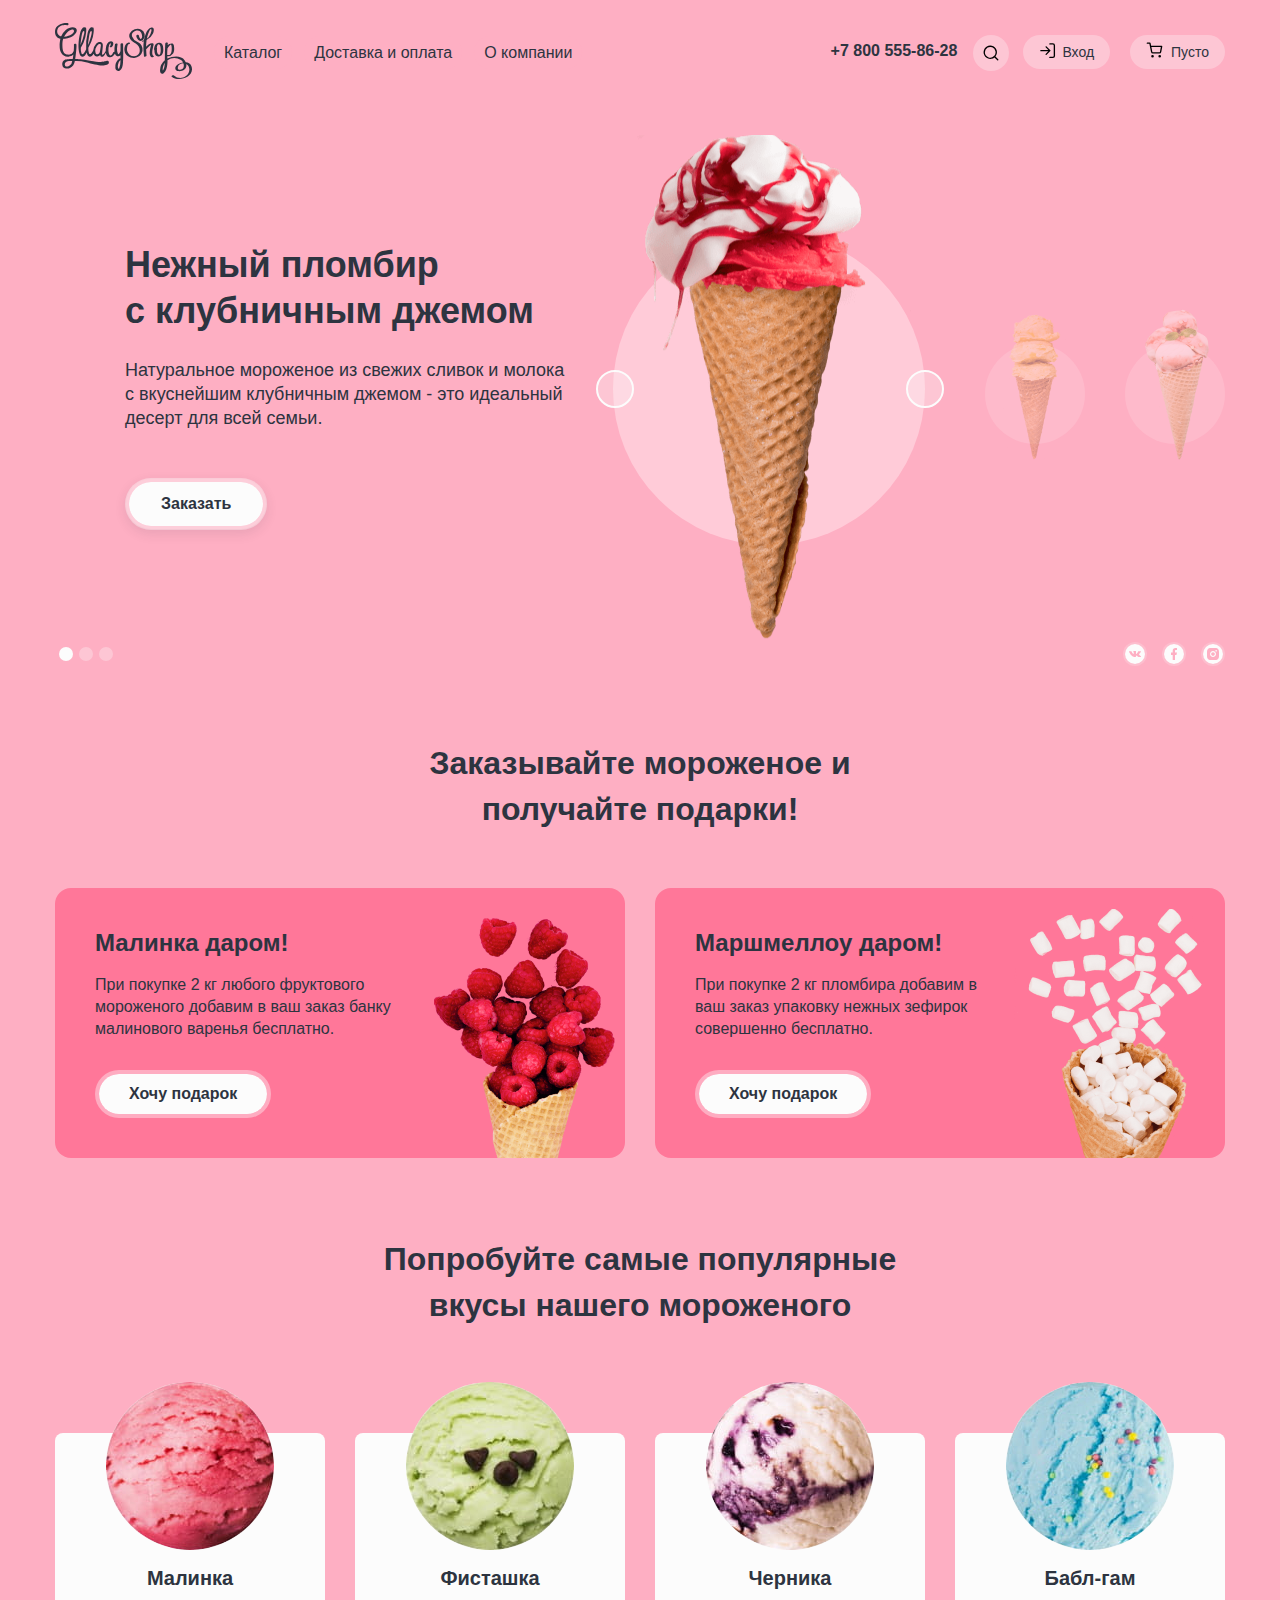
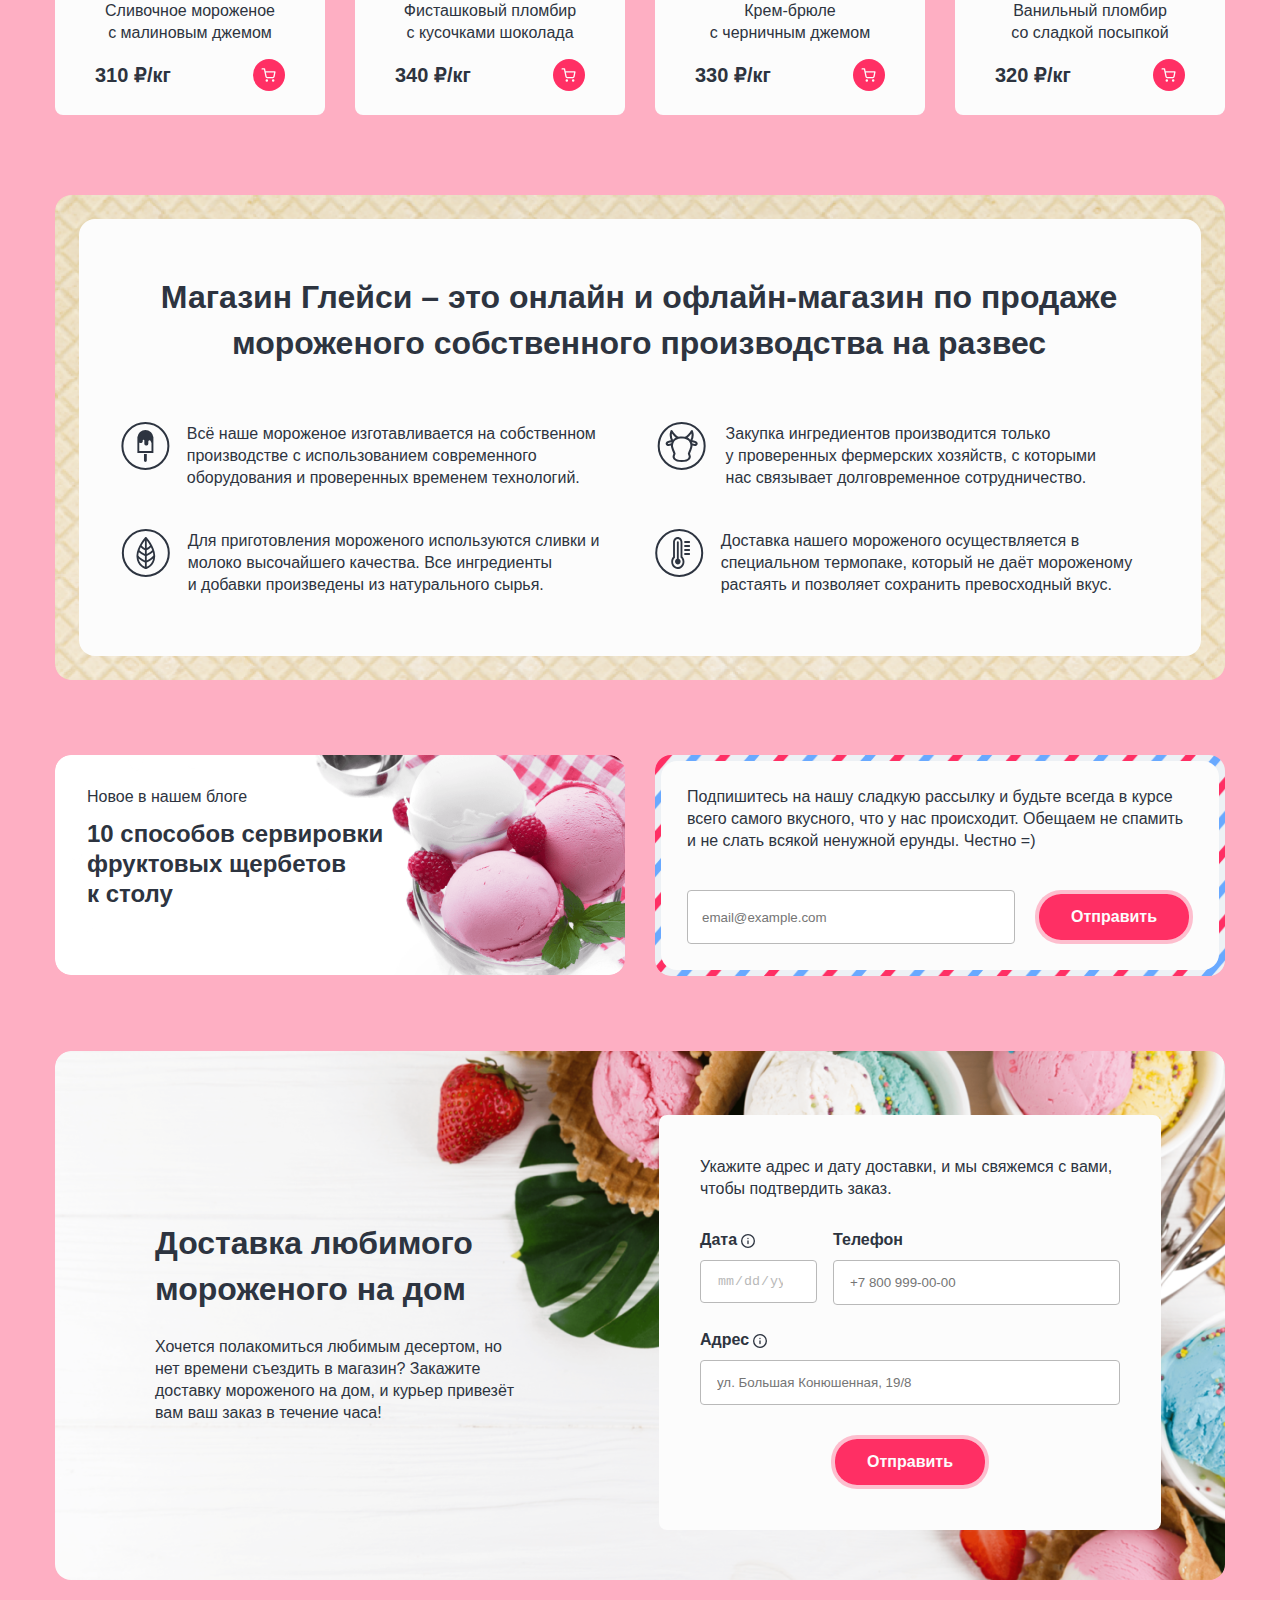
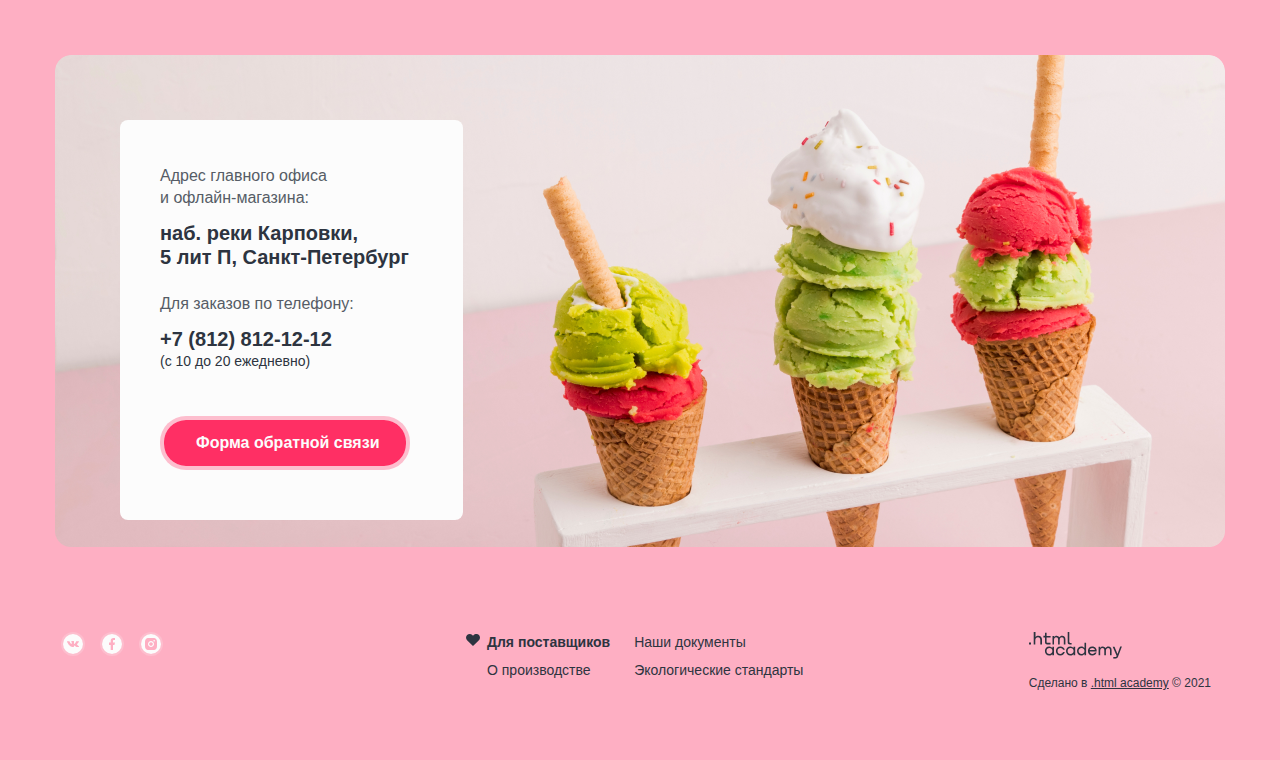
==== commit 371f8129: "Переполнение проверено" ====
--- a/index.html
+++ b/index.html
@@ -6,19 +6,37 @@
   <meta http-equiv="X-UA-Compatible" content="IE=edge">
   <meta name="viewport" content="width=device-width, initial-scale=1.0">
   <link rel="stylesheet" href="styles/styles.css">
+  <link rel="icon" href="favicon.ico"> <!-- 32×32 -->
   <title>Магазин мороженого GllacyShop</title>
 </head>
 
 <body>
   <div class="page_container">
-    <header class="page_header">
+    <header class="page_header page_header_main">
       <a class="page_header_logo link">
-        <img alt="Логотип GllacyShop" src="images/logo.svg" width="137" height="56">
+        <img alt="Логотип GllacyShop." src="images/logo.svg" width="137" height="56">
       </a>
       <nav class="navigation">
         <ul class="navigation_list">
-          <li class="navigation_item">
-            <a class="navigation_link link" href="catalog.html">Каталог</a>
+          <li class="navigation_item navigation_item_catalog">
+            <a class="navigation_link link" href="catalog.html">Каталог </a>
+            <div class="popover popover_catalog">
+              <ul class="sub_menu">
+                <li class="sub_menu_title"> <span>Новинки</span></li>
+                <li class="sub_menu_item">
+                  <a class="sub_menu_link link" href="#">Сливочное</a>
+                </li>
+                <li class="sub_menu_item">
+                  <a class="sub_menu_link link" href="#">Щербеты</a>
+                </li>
+                <li class="sub_menu_item">
+                  <a class="sub_menu_link link" href="#">Фруктовый лед</a>
+                </li>
+                <li class="sub_menu_item">
+                  <a class="sub_menu_link link" href="#">Мелорин</a>
+                </li>
+              </ul>
+            </div>
           </li>
           <li class="navigation_item">
             <a class="navigation_link link" href="#">Доставка и оплата</a>
@@ -30,92 +48,144 @@
       </nav>
       <div class="contacts_info">
         <a class="contacts-phone link" href="tel:+78005558628">+7 800 555-86-28</a>
-      <ul class="info-user">
-        <li class="info_item">
-          <a class="info_link link link_search" href="#">
-            <svg class="navigation-icon" aria-hidden="true" focusable="false" width="18" height="18" viewBox="0 0 18 18" fill="none" xmlns="http://www.w3.org/2000/svg"><path fill-rule="evenodd" clip-rule="evenodd" d="M2.913 8.246a5.333 5.333 0 1 1 9.17 3.705.655.655 0 0 0-.132.132 5.333 5.333 0 0 1-9.038-3.837Zm9.552 5.162a6.667 6.667 0 1 1 .943-.943l2.81 2.81a.667.667 0 0 1-.943.943l-2.81-2.81Z" fill="#2D3440"/></svg>
-            <span class="visually-hidden">Поиск</span>
-          </a>
-        </li>
-        <li class="info_item">
-          <a class="info_link link link_log" href="#">
-           <svg class="navigation-icon" aria-hidden="true" focusable="false" width="18" height="18" viewBox="0 0 18 18" fill="none" xmlns="http://www.w3.org/2000/svg"><path fill-rule="evenodd" clip-rule="evenodd" d="M10.208 1.875c0-.368.299-.667.667-.667h3a2.167 2.167 0 0 1 2.167 2.167v10.5a2.167 2.167 0 0 1-2.167 2.167h-3a.667.667 0 0 1 0-1.334h3a.833.833 0 0 0 .833-.833v-10.5a.833.833 0 0 0-.833-.833h-3a.667.667 0 0 1-.667-.667ZM6.654 4.404c.26-.26.682-.26.942 0l3.746 3.745a.664.664 0 0 1 0 .952l-3.746 3.746a.667.667 0 0 1-.942-.943l2.612-2.612H1.875a.667.667 0 0 1 0-1.333h7.39L6.655 5.346a.667.667 0 0 1 0-.943Z" fill="#2D3440"/></svg>
-           <span class="visually-hidden">Вход</span>
-          </a>
-        </li>
-        <li class="info_item">
-          <a class="info_link link link_corb" href="#">
-            <svg class="navigation-icon" aria-hidden="true" focusable="false" width="17" height="16" viewBox="0 0 17 16" fill="none" xmlns="http://www.w3.org/2000/svg"><path fill-rule="evenodd" clip-rule="evenodd" d="M1.313.49a.667.667 0 0 0 0 1.333h2.06l.54 2.696a.662.662 0 0 0 .011.056l1.09 5.44a1.97 1.97 0 0 0 1.962 1.586h6.325a1.97 1.97 0 0 0 1.963-1.586l.001-.005 1.043-5.47a.667.667 0 0 0-.655-.791H5.12l-.545-2.724A.667.667 0 0 0 3.92.49H1.313ZM6.32 9.754l-.935-4.672h9.462l-.892 4.675a.637.637 0 0 1-.636.51H6.958a.637.637 0 0 1-.637-.512v-.001Zm-1.11 4.44a1.318 1.318 0 1 1 2.636 0 1.318 1.318 0 0 1-2.637 0Zm7.17 0a1.318 1.318 0 1 1 2.636 0 1.318 1.318 0 0 1-2.637 0Z" fill="#2D3440"/></svg>
-            <span class="visually-hidden">Корзина</span>
-          </a>
-        </li>
+        <ul class="info-user">
+          <li class="info_item">
+            <a class="info_link link link_search" href="#">
+              <svg class="navigation-icon" aria-hidden="true" focusable="false" width="18" height="18"
+                viewBox="0 0 18 18" xmlns="http://www.w3.org/2000/svg">
+                <path fill-rule="evenodd" clip-rule="evenodd"
+                  d="M2.913 8.246a5.333 5.333 0 1 1 9.17 3.705.655.655 0 0 0-.132.132 5.333 5.333 0 0 1-9.038-3.837Zm9.552 5.162a6.667 6.667 0 1 1 .943-.943l2.81 2.81a.667.667 0 0 1-.943.943l-2.81-2.81Z" />
+              </svg>
+              <span class="visually-hidden">Поиск</span>
+            </a>
+            <div class="form_wrap">
+              <form class="search_form" action="https://echo.htmlacademy.ru/" method="post">
+                <label class="visually-hidden">Поис по сайту</label>
+                <input class="search_input" type="search" name="search" placeholder="Поиск по сайту" autofocus>
+              </form>
+            </div>
+          </li>
+
+          <li class="info_item">
+            <a class="info_link link link_log" href="#">
+              <svg class="navigation-icon" aria-hidden="true" focusable="false" width="18" height="18"
+                viewBox="0 0 18 18" xmlns="http://www.w3.org/2000/svg">
+                <path fill-rule="evenodd" clip-rule="evenodd"
+                  d="M10.208 1.875c0-.368.299-.667.667-.667h3a2.167 2.167 0 0 1 2.167 2.167v10.5a2.167 2.167 0 0 1-2.167 2.167h-3a.667.667 0 0 1 0-1.334h3a.833.833 0 0 0 .833-.833v-10.5a.833.833 0 0 0-.833-.833h-3a.667.667 0 0 1-.667-.667ZM6.654 4.404c.26-.26.682-.26.942 0l3.746 3.745a.664.664 0 0 1 0 .952l-3.746 3.746a.667.667 0 0 1-.942-.943l2.612-2.612H1.875a.667.667 0 0 1 0-1.333h7.39L6.655 5.346a.667.667 0 0 1 0-.943Z" />
+              </svg>
+              <span class="visually-hidden">Вход</span>
+            </a>
+            <div class="popover_auth">
+              <section class="popove_content">
+                <h2 class="popover_title">Личный кабинет</h2>
+                <form class="auth_form" action="https://echo.htmlacademy.ru/" method="post">
+                  <p class="field_group">
+                    <label class="visually-hidden" for="auth-login">Логин</label>
+                    <input class="auth_form_field field" type="text" id="auth-login" name="auth-login"
+                      placeholder="email@example.com">
+                  </p>
+                  <p class="field_group">
+                    <label class="visually-hidden" for="auth-password">Пароль</label>
+                    <input class="auth_form_field field" type="password" id="auth-password" name="auth-password"
+                      placeholder="Пароль">
+                  </p>
+                  <div class="popover_bottom">
+                    <button class="button auth_form_button" type="submit">Войти</button>
+                    <a class="auth_form_recovery" href="#">Забыли пароль?</a>
+                    <a class="auth_form_register" href="#">Регистрация</a>
+                  </div>
+                </form>
+              </section>
+            </div>
+          </li>
+
+          <li class="info_item">
+            <a class="info_link link link_corb" href="#">
+              <svg class="navigation-icon" aria-hidden="true" focusable="false" width="17" height="16"
+                viewBox="0 0 17 16" xmlns="http://www.w3.org/2000/svg">
+                <path fill-rule="evenodd" clip-rule="evenodd"
+                  d="M1.313.49a.667.667 0 0 0 0 1.333h2.06l.54 2.696a.662.662 0 0 0 .011.056l1.09 5.44a1.97 1.97 0 0 0 1.962 1.586h6.325a1.97 1.97 0 0 0 1.963-1.586l.001-.005 1.043-5.47a.667.667 0 0 0-.655-.791H5.12l-.545-2.724A.667.667 0 0 0 3.92.49H1.313ZM6.32 9.754l-.935-4.672h9.462l-.892 4.675a.637.637 0 0 1-.636.51H6.958a.637.637 0 0 1-.637-.512v-.001Zm-1.11 4.44a1.318 1.318 0 1 1 2.636 0 1.318 1.318 0 0 1-2.637 0Zm7.17 0a1.318 1.318 0 1 1 2.636 0 1.318 1.318 0 0 1-2.637 0Z" />
+              </svg>
+              <span class="visually-hidden">Корзина</span>
+            </a>
+            <div class="popover popover_card">
+              <div class="popover_content">
+                <h2 class="popover_title">Ваша корзина пока пуста</h2>
+              </div>
+            </div>
+          </li>
+        </ul>
       </div>
-      
-      </ul>
+
     </header>
+
+
     <main class="main-container main_index">
       <h1 class="visually-hidden">Онлайн и офлайн-магазин по продаже мороженого GllacyShop</h1>
+
+      <!----слайдер-->
       <section class="options">
-        <ul class="slider_options">
-          <li class="slider_options_item">
-            <div class="slider_text">
-              <h2 class="slider_title">Нежный пломбир с клубничным джемом</h2>
-              <p class="slider_description">Натуральное мороженое из свежих сливок и молока с вкуснейшим клубничным джемом
-                – это идеальный десерт для всей семьи. </p>
-              <a href="#" class="button_cart link">Заказать</a>
-            </div>
-              <div class="image_slider_active">
-                <button class="slider_button slider_prev" type="button"><span class="visually-hidden">Предыдущее фото
-                </span></button>
-                <div class="circle_img">
-                  <img class="img_slider_active" src="images/ice_main1.png" alt="Пломбир с клубничным джемом" width="306" height="507">
-                </div>
-                <button class="slider_button slider_next" type="button"><span class="visually-hidden">Следующее фото</span></button>
-              </div>
-              <div class="circle_img_back">
-                <img class="img_slider_back" src="images/ice_main2.png" alt="Банановое мороженое" width="306" height="507">
-              </div>
-              <div class="circle_img_back">
-                <img class="img_slider_back" src="images/ice_main3.png" alt="Карамельный пломбир" width="306" height="507">
-              </div>
-            </li>
-          <li class="slider_options_item slider_options_item_hidden">
-            <div class="slider_text">
-              <h2 class="slider_title">Сливочное мороженое со вкусом банана</h2>
-              <p class="slider_description">Сливочное мороженое с ярким банановым вкусом подарит вам свежесть и наслаждение даже в самый жаркий летний день. </p>
-              <a href="#" class="button_cart link">Заказать</a>
-              
-            </div>
-            <div class="image_slider">
-              <img class="img_slider" src="images/ice_main2.png" alt="Банановое мороженое" width="306" height="507">
-            </div>
-          </li>
-          <li class="slider_options_item slider_options_item_hidden">
-            <div class="slider_text">
-              <h2 class="slider_title">Карамельный пломбир с маршмеллоу</h2>
-              <p class="slider_description">Необычный сладкий десерт с карамельным топпингом и
-                кусочками зефира завоюет сердца сладкоежек всех возрастов.</p>
-              <a href="#" class="button_cart link link">Заказать</a>
-            </div>
-            <div class="image_slider">
-              <img class="img_slider" src="images/ice_main3.png" alt="Карамельный пломбир" width="306" height="507">
-            </div>
-          </li>
-        </ul>
-        <!---
-        <div class="slider_button">
-          <button class="slider_prev" type="button"><span class="visually-hidden">Предыдущее фото
-            </span>
-          </button>
-          <button class="slider_next" type="button"><span class="visually-hidden">Следующее фото
-            </span>
-          </button>
-        </div>
-      ---->
-        <div class="slider_bottom">        
-          <ul class="slider_pagination_list">
+
+        <div class="options_slider">
+          <!---первая часть - блок--->
+          <div class="slider_main">
+            <ul class="options_slider_list">
+
+              <!---слайд 1--->
+              <li class="options_slider_item options_slider_1">
+                <h2 class="slider_title">Нежный пломбир с&#160;клубничным джемом</h2>
+                <p class="slider_description">Натуральное мороженое из&#160;свежих сливок и&#160;молока
+                  с&#160;вкуснейшим
+                  клубничным джемом -&#160;это&#160;идеальный десерт для всей семьи.</p>
+                <a href="#" class="button_cart link button_cart_active">Заказать</a>
+                <p class="slider_pic">
+                  <img class="img_slider_active" src="images/ice_main1.png" alt="Пломбир с клубничным джемом."
+                    width="306" height="507">
+                </p>
+              </li>
+
+              <!---слайд 2--->
+              <li class="options_slider_item options_slider_2">
+                <h2 class="slider_title">Сливочное мороженое со&#160;вкусом банана</h2>
+                <p class="slider_description">Сливочное мороженое с&#160;ярким банановым вкусом подарит вам
+                  свежесть&#160;b&#160;наслаждение
+                  даже в&#160;самый жаркий летний день. </p>
+                <a href="#" class="button_cart link">Заказать</a>
+                <p class="slider_pic">
+                  <img class="img_slider" src="images/ice_main2.png" alt="Банановое мороженое." width="306" height="507">
+                </p>
+              </li>
+
+              <!---слайд 3--->
+              <li class="options_slider_item options_slider_3">
+                <h2 class="slider_title">Карамельный пломбир с&#160;маршмеллоу</h2>
+                <p class="slider_description">Необычный сладкий десерт с&#160;карамельным топпингом и&#160;кусочками
+                  зефира
+                  завоюет сердца сладкоежек всех возрастов.</p>
+                <a href="#" class="button_cart link link">Заказать</a>
+                <p class="slider_pic">
+                  <img class="img_slider" src="images/ice_main3.png" alt="Карамельный пломбир." width="306" height="507">
+                </p>
+              </li>
+
+            </ul>
+          </div>
+
+          <!---вторая часть - кнопки--->
+          <div class="slider_arrows">
+            <button class="slider_button slider_prev" type="button"><span class="visually-hidden">Предыдущее фото
+              </span>
+            </button>
+            <button class="slider_button slider_next" type="button"><span class="visually-hidden">Следующее фото
+              </span>
+            </button>
+          </div>
+
+          <!-----третья часть - пагинация слайдер-->
+          <ol class="slider_pagination_list">
             <li class="slider_pagination">
-              <a href="#" class="slider_pagination_button slider_pagination_button_active link"><span class="visually-hidden">
+              <a href="#" class="slider_pagination_button slider_pagination_button_active link"><span
+                  class="visually-hidden">
                   Слайд 1</span></a>
             </li>
             <li class="slider_pagination">
@@ -126,10 +196,15 @@
               <a href="#" class="slider_pagination_button link"><span class="visually-hidden">
                   Слайд 3</span></a>
             </li>
-          </ul>
+          </ol>
+
+        </div>
+        <!---социальные сети слайдер-->
+        <div class="options_social">
           <ul class="socials_list">
             <li class="socials_item">
-              <a class="button_social social_link_vk" href="https://vk.com/htmlacademy"><span class="visually-hidden">ВКонтакте</span>
+              <a class="button_social social_link_vk" href="https://vk.com/htmlacademy"><span
+                  class="visually-hidden">ВКонтакте</span>
               </a>
             </li>
             <li class="socials_item">
@@ -145,26 +220,30 @@
           </ul>
         </div>
       </section>
+
       <section class="offers">
         <h2 class="offers_title">Заказывайте мороженое и получайте подарки!</h2>
         <ul class="offers_list">
           <li class="offers_item">
             <div class="offers_text">
               <h3 class="offers_item_title">Малинка даром!</h3>
-              <p class="offers_item_description">При покупке 2 кг любого фруктового мороженого добавим в ваш заказ банку
-              малинового варенья бесплатно.</p>
+              <p class="offers_item_description">При покупке 2 кг любого фруктового мороженого добавим в&#160;ваш заказ
+                банку
+                малинового варенья бесплатно.</p>
               <a class="offers_item_button link" href="#">Хочу подарок</a>
-            </div>                      
-            <img class="offers_item_img" src="images/raspberry.png" alt="Малина и рожок мороженого" width="181" height="240">
-          </li>
-          <li class="offers_item"> 
+            </div>
+            <img class="offers_item_img" src="images/raspberry.png" alt="Малина и рожок мороженого." width="181"
+              height="240">
+          </li>
+          <li class="offers_item">
             <div class="offers_text">
               <h3 class="offers_item_title">Маршмеллоу даром!</h3>
               <p class="offers_item_description">При покупке 2 кг пломбира добавим в ваш заказ упаковку нежных зефирок
-              совершенно бесплатно.</p>
-            <a class="offers_item_button link" href="#">Хочу подарок</a>
-            </div>            
-            <img class="offers_item_img" src="images/marshmallow.png" alt="Зефир и рожок мороженого" width="201" height="249">
+                совершенно бесплатно.</p>
+              <a class="offers_item_button link" href="#">Хочу подарок</a>
+            </div>
+            <img class="offers_item_img" src="images/marshmallow.png" alt="Зефир и рожок мороженого." width="201"
+              height="249">
           </li>
         </ul>
       </section>
@@ -172,52 +251,82 @@
         <h2 class="popular_title">Попробуйте самые популярные вкусы нашего мороженого</h2>
         <ul class="product_list">
           <li class="product_card">
-            <img class="product_card_img" src="images/raspberry-foto.jpg" alt="Шарик малинового мороженого" width="168" height="168">
+            <img class="product_card_img" src="images/raspberry-foto.jpg" alt="Шарик малинового мороженого." width="168"
+              height="168">
             <div class="product_card_content">
               <h3 class="product_card_title">Малинка</h3>
-              <p class="product_card_description">Сливочное мороженое с малиновым джемом</p>
+              <p class="product_card_description">Сливочное мороженое с&#160;малиновым джемом</p>
               <div class="product_card_buy">
                 <p class="product_card_price">310 <span>₽/кг</span></p>
                 <a href="#" class="product_card_button link">
-                <span class="visually-hidden">Заказать</span></a>
-              </div>                
+                  <svg class="product_card_svg" aria-hidden="true" focusable="false" width="16" height="16"
+                    viewBox="0 0 16 16" xmlns="http://www.w3.org/2000/svg">
+                    <path fill-rule="evenodd" clip-rule="evenodd"
+                      d="M1.167 1.25a.667.667 0 0 0 0 1.333h1.77l.468 2.336a.664.664 0 0 0 .011.053l.967 4.833a1.825 1.825 0 0 0 1.819 1.47h5.62a1.826 1.826 0 0 0 1.819-1.47l.001-.005.927-4.861a.667.667 0 0 0-.655-.792H4.611l-.473-2.361a.667.667 0 0 0-.654-.536H1.167ZM5.69 9.544 4.878 5.48h8.23l-.775 4.067a.492.492 0 0 1-.492.395H6.183a.492.492 0 0 1-.492-.397Zm-1.134 3.961a1.246 1.246 0 1 1 2.492 0 1.246 1.246 0 0 1-2.492 0Zm6.374 0a1.246 1.246 0 1 1 2.491 0 1.246 1.246 0 0 1-2.491 0Z" />
+                  </svg>
+                  <span class="visually-hidden">Заказать</span>
+                </a>
+              </div>
             </div>
           </li>
           <li class="product_card">
-            <img class="product_card_img" src="images/pistachio-foto.jpg" alt="Шарик фисташкового мороженого" width="168" height="168">
+            <img class="product_card_img" src="images/pistachio-foto.jpg" alt="Шарик фисташкового мороженого."
+              width="168" height="168">
             <div class="product_card_content">
               <h3 class="product_card_title">Фисташка</h3>
-              <p class="product_card_description">Фисташковый пломбир с кусочками шоколада</p>
+              <p class="product_card_description">Фисташковый пломбир с&#160;кусочками шоколада</p>
               <div class="product_card_buy">
                 <p class="product_card_price">340 <span>₽/кг</span></p>
                 <a href="#" class="product_card_button link">
-                <span class="visually-hidden">Заказать</span></a>
-              </div>              
-            </div>     
+                  <svg class="product_card_svg" aria-hidden="true" focusable="false" width="16" height="16"
+                    viewBox="0 0 16 16" xmlns="http://www.w3.org/2000/svg">
+                    <path fill-rule="evenodd" clip-rule="evenodd"
+                      d="M1.167 1.25a.667.667 0 0 0 0 1.333h1.77l.468 2.336a.664.664 0 0 0 .011.053l.967 4.833a1.825 1.825 0 0 0 1.819 1.47h5.62a1.826 1.826 0 0 0 1.819-1.47l.001-.005.927-4.861a.667.667 0 0 0-.655-.792H4.611l-.473-2.361a.667.667 0 0 0-.654-.536H1.167ZM5.69 9.544 4.878 5.48h8.23l-.775 4.067a.492.492 0 0 1-.492.395H6.183a.492.492 0 0 1-.492-.397Zm-1.134 3.961a1.246 1.246 0 1 1 2.492 0 1.246 1.246 0 0 1-2.492 0Zm6.374 0a1.246 1.246 0 1 1 2.491 0 1.246 1.246 0 0 1-2.491 0Z" />
+                  </svg>
+                  <span class="visually-hidden">Заказать</span>
+                </a>
+              </div>
+            </div>
           </li>
           <li class="product_card">
-            <img class="product_card_img" src="images/blueberry-foto.jpg" alt="Шарик черничного мороженого" width="168" height="168">
+            <img class="product_card_img" src="images/blueberry-foto.jpg" alt="Шарик черничного мороженого." width="168"
+              height="168">
             <div class="product_card_content">
               <h3 class="product_card_title">Черника</h3>
-              <p class="product_card_description">Крем-брюле с черничным джемом</p>
+              <p class="product_card_description">Крем-брюле с&#160;черничным джемом</p>
               <div class="product_card_buy">
                 <p class="product_card_price">330 <span>₽/кг</span></p>
-                <a href="#" class="product_card_button link"><span class="visually-hidden">Заказать</span></a>
-              </div>              
-            </div>            
+                <a href="#" class="product_card_button link">
+                  <svg class="product_card_svg" width="16" height="16" viewBox="0 0 16 16"
+                    xmlns="http://www.w3.org/2000/svg">
+                    <path fill-rule="evenodd" clip-rule="evenodd"
+                      d="M1.167 1.25a.667.667 0 0 0 0 1.333h1.77l.468 2.336a.664.664 0 0 0 .011.053l.967 4.833a1.825 1.825 0 0 0 1.819 1.47h5.62a1.826 1.826 0 0 0 1.819-1.47l.001-.005.927-4.861a.667.667 0 0 0-.655-.792H4.611l-.473-2.361a.667.667 0 0 0-.654-.536H1.167ZM5.69 9.544 4.878 5.48h8.23l-.775 4.067a.492.492 0 0 1-.492.395H6.183a.492.492 0 0 1-.492-.397Zm-1.134 3.961a1.246 1.246 0 1 1 2.492 0 1.246 1.246 0 0 1-2.492 0Zm6.374 0a1.246 1.246 0 1 1 2.491 0 1.246 1.246 0 0 1-2.491 0Z" />
+                  </svg>
+                  <span class="visually-hidden">Заказать</span>
+                </a>
+              </div>
+            </div>
           </li>
           <li class="product_card">
-            <img class="product_card_img" src="images/bubble.jpg" alt="Шарик мороженого бабл-гам" width="168" height="168">
+            <img class="product_card_img" src="images/bubble.jpg" alt="Шарик мороженого бабл-гам." width="168"
+              height="168">
             <div class="product_card_content">
               <h3 class="product_card_title">Бабл-гам</h3>
-              <p class="product_card_description">Ванильный пломбир со сладкой посыпкой</p>
+              <p class="product_card_description">Ванильный пломбир со&#160;сладкой посыпкой</p>
               <div class="product_card_buy">
                 <p class="product_card_price">320 <span>₽/кг</span></p>
-                <a href="#" class="product_card_button link"><span class="visually-hidden">Заказать</span></a>
-              </div>              
-            </div>            
-          </li>
-          </ul>
+                <a href="#" class="product_card_button link">
+                  <svg class="product_card_svg" width="16" height="16" viewBox="0 0 16 16"
+                    xmlns="http://www.w3.org/2000/svg">
+                    <path fill-rule="evenodd" clip-rule="evenodd"
+                      d="M1.167 1.25a.667.667 0 0 0 0 1.333h1.77l.468 2.336a.664.664 0 0 0 .011.053l.967 4.833a1.825 1.825 0 0 0 1.819 1.47h5.62a1.826 1.826 0 0 0 1.819-1.47l.001-.005.927-4.861a.667.667 0 0 0-.655-.792H4.611l-.473-2.361a.667.667 0 0 0-.654-.536H1.167ZM5.69 9.544 4.878 5.48h8.23l-.775 4.067a.492.492 0 0 1-.492.395H6.183a.492.492 0 0 1-.492-.397Zm-1.134 3.961a1.246 1.246 0 1 1 2.492 0 1.246 1.246 0 0 1-2.492 0Zm6.374 0a1.246 1.246 0 1 1 2.491 0 1.246 1.246 0 0 1-2.491 0Z" />
+                  </svg>
+                  <span class="visually-hidden">Заказать</span>
+                </a>
+              </div>
+            </div>
+          </li>
+        </ul>
       </section>
       <section class="advantages">
         <div class="advantages_background">
@@ -225,24 +334,48 @@
             производства на развес</h2>
           <ul class="advantages_list">
             <li class="advantages_item item_1">
-              <svg class="item_icon" width="48" height="48" viewBox="0 0 48 48" fill="none" xmlns="http://www.w3.org/2000/svg"><circle cx="24" cy="24" r="23" stroke="#2D3440" stroke-width="2"/><path d="M24 8a8.01 8.01 0 0 0-7.944 7.059H16v15.887h16V15.059h-.056A8.01 8.01 0 0 0 24 8Zm6.118 21.064H17.882v-8.678a1.685 1.685 0 0 0 1.45.602c1.214 0 2.005-.677 2.005-1.534v-.819a.808.808 0 0 1 1.407-.628.81.81 0 0 1 .202.628v3.097a1.76 1.76 0 0 0 1.995 1.722 1.75 1.75 0 0 0 1.995-1.647v-2.08a1.269 1.269 0 0 1 1.778-1.272 1.268 1.268 0 0 1 .754 1.272.387.387 0 0 0 0 .085 1.064 1.064 0 0 0 .63.837v8.471l.02-.056ZM22.588 38.588a1.412 1.412 0 0 0 2.824 0v-6.7h-2.824v6.7Z" fill="#2D3440"/></svg>
+              <svg aria-hidden="true" focusable="false" class="item_icon" width="48" height="48" viewBox="0 0 48 48"
+                fill="none" xmlns="http://www.w3.org/2000/svg">
+                <circle cx="24" cy="24" r="23" stroke="#2D3440" stroke-width="2" />
+                <path
+                  d="M24 8a8.01 8.01 0 0 0-7.944 7.059H16v15.887h16V15.059h-.056A8.01 8.01 0 0 0 24 8Zm6.118 21.064H17.882v-8.678a1.685 1.685 0 0 0 1.45.602c1.214 0 2.005-.677 2.005-1.534v-.819a.808.808 0 0 1 1.407-.628.81.81 0 0 1 .202.628v3.097a1.76 1.76 0 0 0 1.995 1.722 1.75 1.75 0 0 0 1.995-1.647v-2.08a1.269 1.269 0 0 1 1.778-1.272 1.268 1.268 0 0 1 .754 1.272.387.387 0 0 0 0 .085 1.064 1.064 0 0 0 .63.837v8.471l.02-.056ZM22.588 38.588a1.412 1.412 0 0 0 2.824 0v-6.7h-2.824v6.7Z"
+                  fill="#2D3440" /></svg>
               <p class="advantages_description">Всё наше мороженое изготавливается на собственном производстве с
                 использованием современного оборудования и проверенных временем технологий.</p>
             </li>
             <li class="advantages_item item_2">
-              <svg class="item_icon" width="48" height="48" viewBox="0 0 48 48" fill="none" xmlns="http://www.w3.org/2000/svg"><circle cx="24" cy="24" r="23" stroke="#2D3440" stroke-width="2"/><path d="M33.324 26.485C32.918 17.41 25.01 8.621 24.657 8.24h-.045l-.109-.124-.117-.077h-.506L23.708 8h-.045l-.163.115-.1.086h-.044c-.353.42-8.261 9.218-8.686 18.284a1.492 1.492 0 0 0 0 .2v1.042c.344 9.84 9.038 12.247 9.11 12.266h.226c.075.01.151.01.226 0 .082 0 8.767-2.474 9.101-12.266v-1.041c0-.067-.009-.134-.009-.2Zm-16.268-3.353a22.226 22.226 0 0 0 6.046 3.926v4.347c-2.214-1.156-5.621-3.21-6.624-5.015.081-1.103.266-2.194.55-3.258h.028Zm1.808-4.872a11.106 11.106 0 0 0 4.238 2.923v3.764a17.323 17.323 0 0 1-5.422-3.821c.343-.978.739-1.935 1.184-2.866Zm11.487 2.866a17.3 17.3 0 0 1-5.423 3.821v-3.764a11.112 11.112 0 0 0 4.203-2.923 28.79 28.79 0 0 1 1.22 2.828v.038Zm-5.423-1.968v-7.643a43.22 43.22 0 0 1 3.299 4.949 8.28 8.28 0 0 1-3.317 2.656l.018.038Zm0 12.266v-4.366a22.21 22.21 0 0 0 6.074-3.907c.276 1.068.452 2.163.524 3.267-.994 1.777-4.402 3.821-6.616 4.968l.018.038ZM23.12 19.158a8.207 8.207 0 0 1-3.316-2.694 43.263 43.263 0 0 1 3.298-4.996l.018 7.69Zm-6.453 10.25a30.164 30.164 0 0 0 6.435 4.099v4.203a10.679 10.679 0 0 1-4.216-3.285 11.519 11.519 0 0 1-2.219-5.017Zm8.243 8.311v-4.222a29.675 29.675 0 0 0 6.435-4.089 11.368 11.368 0 0 1-2.2 5.036 10.53 10.53 0 0 1-4.235 3.275Z" fill="#2D3440"/></svg>
+              <svg aria-hidden="true" focusable="false" class="item_icon" width="48" height="48" viewBox="0 0 48 48"
+                fill="none" xmlns="http://www.w3.org/2000/svg">
+                <circle cx="24" cy="24" r="23" stroke="#2D3440" stroke-width="2" />
+                <path
+                  d="M33.324 26.485C32.918 17.41 25.01 8.621 24.657 8.24h-.045l-.109-.124-.117-.077h-.506L23.708 8h-.045l-.163.115-.1.086h-.044c-.353.42-8.261 9.218-8.686 18.284a1.492 1.492 0 0 0 0 .2v1.042c.344 9.84 9.038 12.247 9.11 12.266h.226c.075.01.151.01.226 0 .082 0 8.767-2.474 9.101-12.266v-1.041c0-.067-.009-.134-.009-.2Zm-16.268-3.353a22.226 22.226 0 0 0 6.046 3.926v4.347c-2.214-1.156-5.621-3.21-6.624-5.015.081-1.103.266-2.194.55-3.258h.028Zm1.808-4.872a11.106 11.106 0 0 0 4.238 2.923v3.764a17.323 17.323 0 0 1-5.422-3.821c.343-.978.739-1.935 1.184-2.866Zm11.487 2.866a17.3 17.3 0 0 1-5.423 3.821v-3.764a11.112 11.112 0 0 0 4.203-2.923 28.79 28.79 0 0 1 1.22 2.828v.038Zm-5.423-1.968v-7.643a43.22 43.22 0 0 1 3.299 4.949 8.28 8.28 0 0 1-3.317 2.656l.018.038Zm0 12.266v-4.366a22.21 22.21 0 0 0 6.074-3.907c.276 1.068.452 2.163.524 3.267-.994 1.777-4.402 3.821-6.616 4.968l.018.038ZM23.12 19.158a8.207 8.207 0 0 1-3.316-2.694 43.263 43.263 0 0 1 3.298-4.996l.018 7.69Zm-6.453 10.25a30.164 30.164 0 0 0 6.435 4.099v4.203a10.679 10.679 0 0 1-4.216-3.285 11.519 11.519 0 0 1-2.219-5.017Zm8.243 8.311v-4.222a29.675 29.675 0 0 0 6.435-4.089 11.368 11.368 0 0 1-2.2 5.036 10.53 10.53 0 0 1-4.235 3.275Z"
+                  fill="#2D3440" /></svg>
               <p class="advantages_description">Для приготовления мороженого используются сливки и молоко высочайшего
-                качества. Все ингредиенты и добавки произведены из натурального сырья.</p>
+                качества. Все ингредиенты и&#160;добавки произведены из натурального сырья.</p>
             </li>
             <li class="advantages_item item_3">
-              <svg class="item_icon" width="48" height="48" viewBox="0 0 48 48" fill="none" xmlns="http://www.w3.org/2000/svg"><circle cx="24" cy="24" r="23" stroke="#2D3440" stroke-width="2"/><path d="M34.749 18.287a12.053 12.053 0 0 0 .458-9.553 1.007 1.007 0 0 0-.337-.479 1.07 1.07 0 0 0-1.14-.109c-.18.093-.33.234-.427.407-1.322 2.285-4.163 5.969-6.244 6.14h-.093a17.336 17.336 0 0 0-2.904-.302c-.978.019-1.953.12-2.913.302h-.073c-2.081-.161-4.963-3.845-6.295-6.13a1.021 1.021 0 0 0-.425-.434 1.07 1.07 0 0 0-1.175.104c-.161.13-.279.305-.336.5a11.996 11.996 0 0 0 .406 9.544c-1.81.221-4.11.785-4.943 2.204a2.15 2.15 0 0 0 0 2.215c.239.411.593.748 1.023.97.43.224.916.323 1.402.288a7.575 7.575 0 0 0 2.518-.483 8.446 8.446 0 0 0 .135 1.62 34.441 34.441 0 0 0 1.821 5.235c.198.473.416 1.007.53 1.329-.34.808-.609 1.643-.8 2.496-.05.603.028 1.21.229 1.782.2.573.518 1.1.936 1.55C17.611 39.154 20.264 40 24.032 40c3.766 0 6.43-.846 7.928-2.517.42-.448.74-.975.94-1.549.2-.573.278-1.18.226-1.783a14.586 14.586 0 0 0-.791-2.496c.114-.322.333-.846.52-1.329a32.616 32.616 0 0 0 1.821-5.234 7.79 7.79 0 0 0 .146-1.621c.777.294 1.6.457 2.435.483.487.035.975-.065 1.406-.288.43-.222.788-.559 1.029-.97a2.15 2.15 0 0 0 0-2.215c-.822-1.369-3.122-1.973-4.943-2.194Zm-.989-6.684a9.263 9.263 0 0 1-1.04 6.15c-.26-.306-.539-.599-.832-.875a7.487 7.487 0 0 0-1.988-1.269 17.355 17.355 0 0 0 3.86-4.006Zm-19.468 0a16.957 16.957 0 0 0 3.85 4.026 6.815 6.815 0 0 0-1.967 1.269c-.298.276-.58.568-.843.875a9.283 9.283 0 0 1-1.04-6.17Zm-4.1 10.127c-.094-.162-.063-.212 0-.252.24-.393 1.446-1.007 3.756-1.238-.114.292-.218.584-.312.886-1.353.674-3.163 1.097-3.444.604Zm22.434 3.02c-.436 1.652-.999 3.27-1.685 4.841a19.56 19.56 0 0 0-.718 1.883l-.063.312.115.282c.329.767.597 1.558.8 2.365.012.318-.042.634-.158.931-.116.298-.292.57-.518.8-.749.836-2.455 1.823-6.357 1.823s-5.609-1.007-6.358-1.822a2.421 2.421 0 0 1-.677-1.732c.209-.807.48-1.598.812-2.365l.114-.282-.072-.312a15.966 15.966 0 0 0-.708-1.893 32.414 32.414 0 0 1-1.706-4.872 7.002 7.002 0 0 1 .283-3.465 7.201 7.201 0 0 1 1.923-2.937c1.57-1.53 5.13-1.872 6.368-1.883 1.238-.01 4.724.343 6.389 1.903a7.116 7.116 0 0 1 1.935 2.922 6.917 6.917 0 0 1 .281 3.46v.04Zm5.203-3.02c-.27.483-2.081.07-3.371-.595a10.09 10.09 0 0 0-.302-.895c2.29.231 3.486.845 3.715 1.238.052.04.072.09-.021.252h-.02Z" fill="#2D3440"/></svg>
-              <p class="advantages_description">Закупка ингредиентов производится только у проверенных фермерских
+              <svg aria-hidden="true" focusable="false" class="item_icon" width="48" height="48" viewBox="0 0 48 48"
+                fill="none" xmlns="http://www.w3.org/2000/svg">
+                <circle cx="24" cy="24" r="23" stroke="#2D3440" stroke-width="2" />
+                <path
+                  d="M34.749 18.287a12.053 12.053 0 0 0 .458-9.553 1.007 1.007 0 0 0-.337-.479 1.07 1.07 0 0 0-1.14-.109c-.18.093-.33.234-.427.407-1.322 2.285-4.163 5.969-6.244 6.14h-.093a17.336 17.336 0 0 0-2.904-.302c-.978.019-1.953.12-2.913.302h-.073c-2.081-.161-4.963-3.845-6.295-6.13a1.021 1.021 0 0 0-.425-.434 1.07 1.07 0 0 0-1.175.104c-.161.13-.279.305-.336.5a11.996 11.996 0 0 0 .406 9.544c-1.81.221-4.11.785-4.943 2.204a2.15 2.15 0 0 0 0 2.215c.239.411.593.748 1.023.97.43.224.916.323 1.402.288a7.575 7.575 0 0 0 2.518-.483 8.446 8.446 0 0 0 .135 1.62 34.441 34.441 0 0 0 1.821 5.235c.198.473.416 1.007.53 1.329-.34.808-.609 1.643-.8 2.496-.05.603.028 1.21.229 1.782.2.573.518 1.1.936 1.55C17.611 39.154 20.264 40 24.032 40c3.766 0 6.43-.846 7.928-2.517.42-.448.74-.975.94-1.549.2-.573.278-1.18.226-1.783a14.586 14.586 0 0 0-.791-2.496c.114-.322.333-.846.52-1.329a32.616 32.616 0 0 0 1.821-5.234 7.79 7.79 0 0 0 .146-1.621c.777.294 1.6.457 2.435.483.487.035.975-.065 1.406-.288.43-.222.788-.559 1.029-.97a2.15 2.15 0 0 0 0-2.215c-.822-1.369-3.122-1.973-4.943-2.194Zm-.989-6.684a9.263 9.263 0 0 1-1.04 6.15c-.26-.306-.539-.599-.832-.875a7.487 7.487 0 0 0-1.988-1.269 17.355 17.355 0 0 0 3.86-4.006Zm-19.468 0a16.957 16.957 0 0 0 3.85 4.026 6.815 6.815 0 0 0-1.967 1.269c-.298.276-.58.568-.843.875a9.283 9.283 0 0 1-1.04-6.17Zm-4.1 10.127c-.094-.162-.063-.212 0-.252.24-.393 1.446-1.007 3.756-1.238-.114.292-.218.584-.312.886-1.353.674-3.163 1.097-3.444.604Zm22.434 3.02c-.436 1.652-.999 3.27-1.685 4.841a19.56 19.56 0 0 0-.718 1.883l-.063.312.115.282c.329.767.597 1.558.8 2.365.012.318-.042.634-.158.931-.116.298-.292.57-.518.8-.749.836-2.455 1.823-6.357 1.823s-5.609-1.007-6.358-1.822a2.421 2.421 0 0 1-.677-1.732c.209-.807.48-1.598.812-2.365l.114-.282-.072-.312a15.966 15.966 0 0 0-.708-1.893 32.414 32.414 0 0 1-1.706-4.872 7.002 7.002 0 0 1 .283-3.465 7.201 7.201 0 0 1 1.923-2.937c1.57-1.53 5.13-1.872 6.368-1.883 1.238-.01 4.724.343 6.389 1.903a7.116 7.116 0 0 1 1.935 2.922 6.917 6.917 0 0 1 .281 3.46v.04Zm5.203-3.02c-.27.483-2.081.07-3.371-.595a10.09 10.09 0 0 0-.302-.895c2.29.231 3.486.845 3.715 1.238.052.04.072.09-.021.252h-.02Z"
+                  fill="#2D3440" /></svg>
+              <p class="advantages_description">Закупка ингредиентов производится только у&#160;проверенных фермерских
                 хозяйств,
-                с которыми нас связывает долговременное сотрудничество.</p>
+                с которыми нас&#160;связывает долговременное сотрудничество.</p>
             </li>
             <li class="advantages_item item_4">
-              <svg class="item_icon" width="48" height="48" viewBox="0 0 48 48" fill="none" xmlns="http://www.w3.org/2000/svg"><circle cx="24" cy="24" r="23" stroke="#2D3440" stroke-width="2"/><path d="M27.189 13.07c0-1.345-.492-2.635-1.367-3.585C24.947 8.535 23.76 8 22.522 8c-1.237 0-2.424.534-3.3 1.485-.875.95-1.366 2.24-1.366 3.585v14.754c-1.197 1.327-1.864 3.112-1.856 4.969a7.685 7.685 0 0 0 .782 3.41 7.007 7.007 0 0 0 2.176 2.599 6.284 6.284 0 0 0 3.05 1.168 6.144 6.144 0 0 0 3.196-.543 6.705 6.705 0 0 0 2.577-2.124 7.489 7.489 0 0 0 1.341-3.198 7.781 7.781 0 0 0-.214-3.506 7.298 7.298 0 0 0-1.72-2.976V13.069Zm.167 19.723c.01.88-.188 1.747-.575 2.52a5.017 5.017 0 0 1-1.63 1.897 4.495 4.495 0 0 1-2.276.795 4.43 4.43 0 0 1-2.343-.51 4.88 4.88 0 0 1-1.819-1.685 5.44 5.44 0 0 1-.832-2.433 5.563 5.563 0 0 1 .363-2.566 5.125 5.125 0 0 1 1.467-2.05V13.07c0-.81.296-1.587.824-2.16a2.703 2.703 0 0 1 1.987-.894c.746 0 1.46.321 1.988.894.527.573.823 1.35.823 2.16v15.5a5.024 5.024 0 0 1 1.49 1.841 5.49 5.49 0 0 1 .533 2.382Z" fill="#2D3440"/><path d="M23.534 29.638V13.14c0-.267-.098-.524-.272-.713a.892.892 0 0 0-.656-.295.892.892 0 0 0-.656.295 1.053 1.053 0 0 0-.272.713v16.498a2.85 2.85 0 0 0-1.473 1.321A3.246 3.246 0 0 0 19.863 33c.11.703.447 1.341.949 1.8.502.46 1.137.713 1.794.713.656 0 1.292-.252 1.794-.712.502-.46.838-1.098.949-1.8a3.246 3.246 0 0 0-.343-2.042 2.85 2.85 0 0 0-1.473-1.32ZM34.667 11.94H29.1v2.016h5.567v-2.015ZM34.667 15.972H29.1v2.016h5.567v-2.016ZM34.667 20.003H29.1v2.016h5.567v-2.016ZM34.667 24.035H29.1v2.015h5.567v-2.015Z" fill="#2D3440"/></svg>
-              <p class="advantages_description">Доставка нашего мороженого осуществляется в специальном термопаке, который
+              <svg aria-hidden="true" focusable="false" class="item_icon" width="48" height="48" viewBox="0 0 48 48"
+                fill="none" xmlns="http://www.w3.org/2000/svg">
+                <circle cx="24" cy="24" r="23" stroke="#2D3440" stroke-width="2" />
+                <path
+                  d="M27.189 13.07c0-1.345-.492-2.635-1.367-3.585C24.947 8.535 23.76 8 22.522 8c-1.237 0-2.424.534-3.3 1.485-.875.95-1.366 2.24-1.366 3.585v14.754c-1.197 1.327-1.864 3.112-1.856 4.969a7.685 7.685 0 0 0 .782 3.41 7.007 7.007 0 0 0 2.176 2.599 6.284 6.284 0 0 0 3.05 1.168 6.144 6.144 0 0 0 3.196-.543 6.705 6.705 0 0 0 2.577-2.124 7.489 7.489 0 0 0 1.341-3.198 7.781 7.781 0 0 0-.214-3.506 7.298 7.298 0 0 0-1.72-2.976V13.069Zm.167 19.723c.01.88-.188 1.747-.575 2.52a5.017 5.017 0 0 1-1.63 1.897 4.495 4.495 0 0 1-2.276.795 4.43 4.43 0 0 1-2.343-.51 4.88 4.88 0 0 1-1.819-1.685 5.44 5.44 0 0 1-.832-2.433 5.563 5.563 0 0 1 .363-2.566 5.125 5.125 0 0 1 1.467-2.05V13.07c0-.81.296-1.587.824-2.16a2.703 2.703 0 0 1 1.987-.894c.746 0 1.46.321 1.988.894.527.573.823 1.35.823 2.16v15.5a5.024 5.024 0 0 1 1.49 1.841 5.49 5.49 0 0 1 .533 2.382Z"
+                  fill="#2D3440" />
+                <path
+                  d="M23.534 29.638V13.14c0-.267-.098-.524-.272-.713a.892.892 0 0 0-.656-.295.892.892 0 0 0-.656.295 1.053 1.053 0 0 0-.272.713v16.498a2.85 2.85 0 0 0-1.473 1.321A3.246 3.246 0 0 0 19.863 33c.11.703.447 1.341.949 1.8.502.46 1.137.713 1.794.713.656 0 1.292-.252 1.794-.712.502-.46.838-1.098.949-1.8a3.246 3.246 0 0 0-.343-2.042 2.85 2.85 0 0 0-1.473-1.32ZM34.667 11.94H29.1v2.016h5.567v-2.015ZM34.667 15.972H29.1v2.016h5.567v-2.016ZM34.667 20.003H29.1v2.016h5.567v-2.016ZM34.667 24.035H29.1v2.015h5.567v-2.015Z"
+                  fill="#2D3440" /></svg>
+              <p class="advantages_description">Доставка нашего мороженого осуществляется в специальном термопаке,
+                который
                 не даёт мороженому растаять и позволяет сохранить превосходный вкус.</p>
             </li>
           </ul>
@@ -252,21 +385,23 @@
         <article class="news_blog">
           <a class="news_blog_link link" href="#">
             <h2 class="news_blog_title">Новое в нашем блоге</h2>
-            <p class="news_blog_text">10 способов сервировки фруктовых щербетов к столу</p>
-            <img class="news_blog_img" src="images/ice_news.png" alt="Три шарикa мороженого" width="570" height="220">
+            <p class="news_blog_text">10 способов сервировки фруктовых щербетов к&#160;столу</p>
+            <img class="news_blog_img" src="images/ice_news.png" alt="Три шарикa мороженого." width="570" height="220">
           </a>
         </article>
         <section class="newsletter">
           <div class="newsletter_background">
             <h2 class="visually-hidden">Подписка на новостную рассылку</h2>
             <form class="newsletter_form" action="https://echo.htmlacademy.ru/" method="post">
-              <p class="newsletter_description">Подпишитесь на нашу сладкую рассылку и будьте всегда в курсе всего самого
+              <p class="newsletter_description">Подпишитесь на нашу сладкую рассылку и будьте всегда в&#160;курсе всего
+                самого
                 вкусного, что у нас происходит.
                 Обещаем не спамить и не слать всякой ненужной ерунды. Честно =)</p>
-               <label class="field_newsletter_email" for="newsletter-email"><span class="visually-hidden">Email</span></label>
-                 <input class="field_newsletter_email" type="email" placeholder="email@example.com" id="newsletter-email" name="newsletter-email"
-                 required>
-                 <button class="button newsletter_button" type="submit">Отправить</button>
+              <label class="field_newsletter_email" for="newsletter-email"><span
+                  class="visually-hidden">Email</span></label>
+              <input class="field_newsletter_email field" type="email" placeholder="email@example.com"
+                id="newsletter-email" name="newsletter-email" required>
+              <button class="button newsletter_button" type="submit">Отправить</button>
             </form>
           </div>
         </section>
@@ -275,90 +410,115 @@
         <div class="delivery_description">
           <h2 class="delivery_title">Доставка любимого мороженого на дом</h2>
           <p class="delivery_text">Хочется полакомиться любимым десертом, но нет времени съездить в магазин?
-            Закажите доставку мороженого на дом, и курьер привезёт вам ваш заказ в течение часа!</p>
+            Закажите доставку мороженого на дом, и&#160;курьер привезёт вам ваш заказ в течение часа!</p>
         </div>
         <form class="delivery_form" action="https://echo.htmlacademy.ru/" method="post">
-          <p class="delivery_form_descriprion">Укажите адрес и дату доставки, и мы свяжемся с вами, чтобы подтвердить заказ.</p>
+          <p class="delivery_form_descriprion">Укажите адрес и дату доставки, и мы свяжемся с&#160;вами, чтобы
+            подтвердить заказ.</p>
           <p class="field_group delivery_form_date">
-            <label class="form_label form_date" for="delivery_date">Дата
-              <button class="info" type="button">
-                <span class="visually-hidden">Посмотреть дополнительную информацию</span>
-              </button>
-            </label>
-            <input class="input_form" type="date" required id="delivery_date" name="delivery-date">
+            <span class="form_label form_label_icon">
+              <label class="form_label form_date" for="delivery_date">Дата </label>
+              <span class="tooltip">
+                <button class="tooltip_toggle" type="button" aria-labelledby="tooltip_label">
+                  <svg class="tooltip_icon" width="14" height="14" viewBox="0 0 14 14" fill="none"
+                    xmlns="http://www.w3.org/2000/svg">
+                    <path fill-rule="evenodd" clip-rule="evenodd"
+                      d="M7 1.333a5.667 5.667 0 1 0 0 11.334A5.667 5.667 0 0 0 7 1.333ZM0 7a7 7 0 1 1 14 0A7 7 0 0 1 0 7Zm7-.667c.368 0 .667.299.667.667v2.533a.667.667 0 1 1-1.334 0V7c0-.368.299-.667.667-.667ZM7 3.8a.667.667 0 1 0 0 1.333h.007a.667.667 0 0 0 0-1.333H7Z"
+                      fill="#2D3440" /></svg>
+                </button>
+                <span class="tooltip_text" role="tooltip" id="tooltip_label">Укажите адрес и дату доставки, и мы
+                  свяжемся с&#160;вами, чтобы
+                  подтвердить заказ.</span>
+              </span>
+            </span>
+            <input class="input_form field" type="date" required id="delivery_date" name="delivery-date">
           </p>
           <p class="field_group delivery_form_phone">
             <label class="form_label" for="delivery_tel">Телефон</label>
-            <input class="input_form" type="tel" placeholder="+7 800 999-00-00" id="delivery_tel" name="delivery-tel">
+            <input class="input_form field" type="tel" placeholder="+7 800 999-00-00" id="delivery_tel"
+              name="delivery-tel">
           </p>
           <p class="field_group delivery_form_address">
-            <label class="form_label form_date" for="delivery_address">Адрес
-              <button class="info" type="button">
-                <span class="visually-hidden">Посмотреть дополнительную информацию</span>
-              </button>
-            </label>
-            <input class="input_form" type="text" placeholder="ул. Большая Конюшенная, 19/8" required id="delivery_address"
-              name="delivery-address">
+            <span class="form_label form_label_icon">
+              <label class="form_label form_address" for="delivery_address">Адрес </label>
+              <span class="tooltip tooltip_address">
+                <button class="tooltip_toggle" type="button" aria-labelledby="tooltip_label">
+                  <svg class="tooltip_icon" width="14" height="14" viewBox="0 0 14 14" fill="none"
+                    xmlns="http://www.w3.org/2000/svg">
+                    <path fill-rule="evenodd" clip-rule="evenodd"
+                      d="M7 1.333a5.667 5.667 0 1 0 0 11.334A5.667 5.667 0 0 0 7 1.333ZM0 7a7 7 0 1 1 14 0A7 7 0 0 1 0 7Zm7-.667c.368 0 .667.299.667.667v2.533a.667.667 0 1 1-1.334 0V7c0-.368.299-.667.667-.667ZM7 3.8a.667.667 0 1 0 0 1.333h.007a.667.667 0 0 0 0-1.333H7Z"
+                      fill="#2D3440" /></svg>
+                </button>
+                <span class="tooltip_text" role="tooltip">Введите название улицы, дома и
+                  квартиры.</span>
+              </span>
+            </span>
+
+            <input class="input_form field" type="text" placeholder="ул. Большая Конюшенная, 19/8" required
+              id="delivery_address" name="delivery-address">
           </p>
           <button class="button delivery_submit" type="submit">Отправить</button>
         </form>
       </section>
       <section class="contacts">
         <div class="contacts_title_container">
-          <h2 class="contacts_title">Адрес главного офиса и офлайн-магазина:</h2>
+          <h2 class="contacts_title">Адрес главного офиса <br> и офлайн-магазина:</h2>
           <p class="contacts_address"><b>наб. реки Карповки, <br> 5 лит П, Санкт-Петербург</b></p>
           <h2 class="contacts_title">Для заказов по телефону:</h2>
-          <p class="contacts_tel"><b><span class="contacts_tel_bold">+7 (812) 812-12-12</span></b><br>(с 10 до 20 ежедневно)</p>
-          <a class="button button_feedback link" href="#">Форма обратной связи</a>
+          <p class="contacts_tel"><b><span class="contacts_tel_bold">+7 (812) 812-12-12</span></b><br>(с 10 до 20
+            ежедневно)</p>
+          <a class="button button_feedback link" href="#">Форма&#160;обратной&#160;связи</a>
         </div>
       </section>
     </main>
     <footer class="page_footer">
-      <div class="page-footer-container">  
-      <ul class="socials_list">
-        <li class="socials_item">
-          <a class="button_social social_link_vk" href="https://vk.com/htmlacademy"><span class="visually-hidden">ВКонтакте</span>
+      <div class="page_footer_container">
+        <ul class="socials_list">
+          <li class="socials_item">
+            <a class="button_social social_link_vk" href="https://vk.com/htmlacademy"><span
+                class="visually-hidden">ВКонтакте</span>
+            </a>
+          </li>
+          <li class="socials_item">
+            <a class="button_social link social_link_fb" href="https://www.facebook.com/htmlacademy"><span
+                class="visually-hidden">Фейсбук</span>
+            </a>
+          </li>
+          <li class="socials_item">
+            <a class="button_social link social_link_inst" href="https://www.instagram.com/htmlacademy/"><span
+                class="visually-hidden">Инстаграм</span>
+            </a>
+          </li>
+        </ul>
+        <div class="documents">
+          <ul class="documents_list">
+            <li class="documents_item documents_item_heart">
+              <a class="documents_link link" href="#"><b>Для
+                  поставщиков</b></a>
+            </li>
+            <li class="documents_item">
+              <a class="documents_link link" href="#">Наши документы</a>
+            </li>
+            <li class="documents_item">
+              <a class="documents_link link" href="#">О производстве</a>
+            </li>
+            <li class="documents_item">
+              <a class="documents_link link" href="#">Экологические стандарты</a>
+            </li>
+          </ul>
+        </div>
+        <div class="info_academy">
+          <a target="_blank" href="https://htmlacademy.ru/">
+            <img src="images/logo_htmlacademy.svg" alt="Логотип." width="93" height="27">
           </a>
-        </li>
-        <li class="socials_item">
-          <a class="button_social link social_link_fb" href="https://www.facebook.com/htmlacademy"><span
-              class="visually-hidden">Фейсбук</span>
-          </a>
-        </li>
-        <li class="socials_item">
-          <a class="button_social link social_link_inst" href="https://www.instagram.com/htmlacademy/"><span
-              class="visually-hidden">Инстаграм</span>
-          </a>
-        </li>
-      </ul>
-      <div class="documents">
-        <ul class="documents_list">
-          <li class="documents_item documents_item_heart"><b>Для
-              поставщиков</b>
-          </li>
-          <li class="documents_item">
-                <a class="documents_link link" href="#">Наши документы</a>
-          </li>
-          <li class="documents_item">
-            <a class="documents_link link" href="#">О производстве</a>
-          </li>
-          <li class="documents_item">
-            <a class="documents_link link" href="#">Экологические стандарты</a>
-          </li>
-        </ul>
-      </div>
-      <div class="info_academy">
-        <a target="_blank" href="https://htmlacademy.ru/">
-          <img src="images/logo_htmlacademy.svg" alt="Логотип" width="93" height="27">
-        </a>
-        <p>Сделано в
-          <a target="_blank" href="https://htmlacademy.ru/">.html academy</a>
-          © 2021
-        </p>
-      </div>
+          <p>Сделано в
+            <a target="_blank" href="https://htmlacademy.ru/">.html academy</a>
+            © 2021
+          </p>
+        </div>
       </div>
     </footer>
   </div>
 </body>
 
-</html>+</html>
--- a/styles/styles.css
+++ b/styles/styles.css
@@ -1,423 +1,555 @@
 @font-face {
-	font-family: "Inter";
-	src: url("../fonts/inter-400.woff2");
-	font-style: normal;
-	font-weight: 400;
-	font-display: swap;
-}
+  font-family: "Inter";
+  src: url("../fonts/inter-400.woff2");
+  font-style: normal;
+  font-weight: 400;
+  font-display: swap;
+}
+
 @font-face {
-	font-family: "Inter";
-	src: url("../fonts/inter-700.woff2");
-	font-style: normal;
-	font-weight: 700;
-	font-display: swap;
-}
+  font-family: "Inter";
+  src: url("../fonts/inter-700.woff2");
+  font-style: normal;
+  font-weight: 700;
+  font-display: swap;
+}
+
 @font-face {
-	font-family: "Inter";
-	src: url("../fonts/inter-900.woff2");
-	font-style: normal;
-	font-weight: 900;
-	font-display: swap;
-}
+  font-family: "Inter";
+  src: url("../fonts/inter-900.woff2");
+  font-style: normal;
+  font-weight: 900;
+  font-display: swap;
+}
+
 /*Данная часть в начале актуальна для всех сайтов*/
 html {
-	height: 100%;
-}
+  height: 100%;
+}
+
 .main-container {
-	flex-grow: 1;
-}
+  flex-grow: 1;
+}
+
 .link {
-	text-decoration: none;
-	color: inherit;
-}
+  text-decoration: none;
+  color: inherit;
+}
+
 *,
 *::before,
 *::after {
   box-sizing: border-box;
 }
+
 .button,
 .slider_button,
 .pagination_button {
-	cursor: pointer;
-}
+  cursor: pointer;
+}
+
+
 .visually-hidden {
-	position: absolute;
-	width: 1px;
-	height: 1px;
-	margin: -1px;
-	padding: 0;
-	border: 0;
-	clip: rect(0 0 0 0);
-	overflow: hidden;
-}
+  position: absolute;
+  width: 1px;
+  height: 1px;
+  margin: -1px;
+  padding: 0;
+  border: 0;
+  clip: rect(0 0 0 0);
+  overflow: hidden;
+}
+
 /* */
 
 body {
-	font-family: "Inter", sans-serif;
-	font-size: 16px;
-	line-height: 22px;
-	background-color: #feafc3;
-	display: flex;
-	flex-direction: column;
-	min-height: 100%;
-	color: #2d3440;
-	margin: 0;
-	padding: 0;
-	min-width: 1170px;
-}
+  font-family: "Inter", sans-serif;
+  font-size: 16px;
+  line-height: 22px;
+  background-color: #feafc3;
+  display: flex;
+  flex-direction: column;
+  min-height: 100%;
+  color: #2d3440;
+  margin: 0;
+  padding: 0;
+  min-width: 1170px;
+}
+
 .page_container {
-	width: 1170px;
-	margin: 0 auto;
+  width: 1170px;
+  margin: 0 auto;
 }
 
 /* Header */
 .page_header {
-	display: flex;
-	padding: 0;
-	margin: 0;
-	padding-top: 20px;
-	align-items: center;
-	padding-bottom: 50px;
-	flex-wrap: wrap;
-}
+  display: flex;
+  padding: 0;
+  margin: 0;
+  padding-top: 20px;
+  align-items: center;
+  padding-bottom: 50px;
+  flex-wrap: wrap;
+}
+
 .navigation_list,
 .info-user,
 .info_link {
-	padding: 0;
-	list-style: none;
-	margin: 0;
-	color: #2D3440;
-}
+  padding: 0;
+  list-style: none;
+  margin: 0;
+  color: #2D3440;
+}
+
 .page_header_logo {
-	flex-shrink: 0;
-	margin-right: 16px;
-	margin-top: 3px;
-}
+  flex-shrink: 0;
+  margin-right: 16px;
+  margin-top: 3px;
+}
+
 .navigation_list {
-	display: flex;
-	flex-wrap: wrap;
-}
+  display: flex;
+  flex-wrap: wrap;
+}
+
 .navigation_item:not(:last-of-type) {
-	margin-right: 12px;
-}
+  margin-right: 12px;
+}
+
 .navigation_item:first-of-type {
-	margin-left: 6px;
-}
+  margin-left: 6px;
+}
+
 .navigation_link {
-	font-size: 16px;
-	line-height: 20px;
-	background-position: center;
-	padding: 8px 10px;
-	background-color: #feafc3;
-    border-radius: 26px;
-    
-}
+  font-size: 16px;
+  line-height: 20px;
+  background-position: center;
+  padding: 8px 10px;
+  background-color: #feafc3;
+  border-radius: 26px;
+
+}
+
 .navigation_link:hover {
-	background-color: rgb(252, 252, 252, 0.4);
-}
+  background-color: rgb(252, 252, 252, 0.4);
+}
+
 .navigation_link:active {
-	background-color: rgb(252, 252, 252);
-}
+  background-color: rgb(252, 252, 252);
+}
+
 .navigation_link:focus {
-	background-color: rgb(252, 252, 252, 0.4);
-	outline: 2px solid #2D3440;
-}
+  background-color: rgb(252, 252, 252, 0.4);
+  outline: 2px solid #2D3440;
+}
+
 .contacts_info {
-	display: flex;
-	align-items: center;
-	margin-left: auto;
-	flex-wrap: wrap;
+  display: flex;
+  align-items: center;
+  margin-left: auto;
+  flex-wrap: wrap;
 }
 
 .info-user {
-	display: flex;
-	flex-wrap: wrap;
-	flex-shrink: 0;
-	margin-left: 16px;
-}
+  display: flex;
+  flex-wrap: wrap;
+  flex-shrink: 0;
+  margin-left: 16px;
+}
+
 .contacts-phone {
-	font-weight: 700;
-	line-height: 20px;
-	margin-left: auto;
-	margin-top: -3px;
-}
+  font-weight: 700;
+  line-height: 20px;
+  margin-left: auto;
+  margin-top: -3px;
+}
+
 .info_item:not(:first-of-type) {
-	margin-left: 20px;
-}
+  margin-left: 20px;
+}
+
 .info_item:first-of-type {
-	margin-right: -6px;
-}
+  margin-right: -6px;
+}
+
 .info_link {
-	background-color: rgb(252, 252, 252, 0.3);
-	background-position: center;
-	border-radius: 50%;
-}
+  background-color: rgb(252, 252, 252, 0.3);
+  background-position: center;
+  border-radius: 50%;
+}
+
 .info_link:hover {
-	background-color: rgb(252, 252, 252, 0.5);
-}
+  background-color: rgb(252, 252, 252, 0.5);
+}
+
 .info_link:focus {
-	background-color: rgb(252, 252, 252, 0.5);
-	border: 2px solid #2D3440;
-}
+  background-color: rgb(252, 252, 252, 0.5);
+  outline: 2px solid #2D3440;
+}
+
 .info_link:active {
-	background-color: rgb(252, 252, 252);
-	border: none;
-}
+  background-color: rgb(252, 252, 252);
+  outline: none;
+}
+
 .link_search {
-	padding: 9px;
-	display: inline-flex;
-}
+  padding: 9px;
+  display: inline-flex;
+}
+
 .link_log {
-	padding: 7px 16px;
-	border-radius: 26px;
-	font-size: 14px;
-	display: inline-flex;
-}
+  padding: 7px 16px;
+  border-radius: 26px;
+  font-size: 14px;
+  display: inline-flex;
+}
+
 .link_log::after {
-	content: "Вход";
-	font-size: 14px;
-	line-height: 20px;
-	margin-left: 5px;
-}
+  content: "Вход";
+  font-size: 14px;
+  line-height: 20px;
+  margin-left: 5px;
+}
+
 .page_header_main .link_corb::after {
-	content: "Пусто";
-	font-size: 14px;
-	line-height: 20px;
-	margin-left: 8px;
-}
+  content: "Пусто";
+  font-size: 14px;
+  line-height: 20px;
+  margin-left: 8px;
+}
+
 .link_corb {
-	padding: 7px 16px;
-	border-radius: 26px;
-	display: inline-flex;
-}
-
-/* Слайдер */
-.options {
-	padding: 104px 0 40px 0;
-}
+  padding: 7px 16px;
+  border-radius: 26px;
+  display: inline-flex;
+}
+
+/*слайдер*/
 .slider_button {
-	width: 38px;
-	height: 38px;
-	border-radius: 26px;
-	background-color: rgba(252, 252, 252, 0.3);
-	background-image: url("../images/arrow.svg");
-	background-repeat: no-repeat;
-	background-position: center;
-	border: 2px solid #FCFCFC;
-	
-}
+  padding: 15px;
+  background: rgba(252, 252, 252, 0.3);
+  border: 2px solid #FCFCFC;
+  border-radius: 26px;
+  height: 38px;
+  width: 38px;
+  background-image: url("../images/arrow_slider.svg");
+  background-repeat: no-repeat;
+  background-position: center;
+}
+
+.slider_button:hover {
+  background: rgba(252, 252, 252);
+  background-image: url("../images/arrow_slider_black.svg");
+  background-repeat: no-repeat;
+  background-position: center;
+}
+
+.slider_button:focus {
+  background-image: url("../images/arrow_slider_black.svg");
+  background-repeat: no-repeat;
+  background-position: center;
+  border: 2px solid #565C66;
+}
+
+.slider_pagination_list {
+  margin: 0;
+  padding: 0;
+  list-style: none;
+  display: flex;
+  flex-wrap: wrap;
+  margin-top: 30px;
+}
+
+.slider_pagination_button {
+  width: 14px;
+  height: 14px;
+  background-color: #FCFCFC;
+  border-radius: 50%;
+  opacity: 0.3;
+  margin-right: 6px;
+  border: 2px solid rgba(252, 252, 252, 0.1);
+  display: block;
+  box-sizing: border-box;
+}
+
+.slider_pagination_button:hover {
+  background-color: rgba(252, 252, 252, 0.3);
+  outline: 2px solid #FCFCFC;
+}
+
+.slider_pagination_button:focus {
+  background-color: rgba(252, 252, 252, 0.3);
+  outline: 1px solid #2D3440;
+}
+
+.slider_pagination_button_active {
+  opacity: 1;
+}
+
+.slider_pagination_list {
+  position: absolute;
+  top: 95%;
+  left: 4px;
+  overflow: visible;
+}
+
+.options_social {
+  float: right;
+}
+
+.options_slider {
+  position: relative;
+}
+
+.options_slider_list {
+  height: 507px;
+  list-style: none;
+  margin: 0;
+  padding: 0;
+  overflow: hidden;
+  position: relative;
+}
+
+.options_slider_item {
+  position: absolute;
+  top: 0;
+  left: 0;
+  display: flex;
+  flex-direction: column;
+  justify-content: center;
+  align-items: flex-start;
+  overflow: hidden;
+  width: 100%;
+  height: 100%;
+}
+
+.options_slider_item::before {
+  content: "";
+  width: 312px;
+  height: 312px;
+  background-color: #FFCBD8;
+  border-radius: 50%;
+  position: absolute;
+  top: 50%;
+  right: 0;
+  z-index: -2;
+  transform: translate(-300px, -50%);
+}
+
+.options_slider_1 {
+  padding-left: 70px;
+  padding-top: 5px;
+  padding-right: 630px;
+  z-index: 1;
+}
+
+.button_cart {
+  background: #FCFCFC;
+  border: 4px solid rgba(252, 252, 252, 0.4);
+  box-shadow: 0px 4px 12px rgba(45, 52, 64, 0.1);
+  border-radius: 26px;
+  padding: 12px 32px;
+  font-weight: 700;
+  font-size: 16px;
+  line-height: 20px;
+  background-clip: padding-box;
+  margin-top: 24px;
+  margin-bottom: 10px;
+  visibility: hidden;
+}
+
+.options_slider_1 .button_cart {
+  visibility: visible;
+}
+
+.options_slider_1 .button_cart:hover {
+  background-color: rgba(252, 252, 252, 0.4);
+  border: 4px solid rgba(252, 252, 252);
+}
+
+.options_slider_1 .button_cart:focus {
+  background-color: rgba(252, 252, 252);
+  border: 4px solid #FF2F64;
+}
+
+.options_slider_1 .slider_pic {
+  transform: translate(-303px, -54%);
+}
+
+.slider_pic {
+  position: absolute;
+  top: 50%;
+  right: 0;
+  transform-origin: center;
+  display: flex;
+  align-self: center;
+}
+
+.options_slider_2 .slider_pic {
+  transform: translateY(-54%) scale(0.3) translateX(-130px);
+  opacity: 0.4;
+}
+
+.options_slider_3 .slider_pic {
+  transform: translateY(-54%) scale(0.3) translateX(350px);
+  opacity: 0.4;
+}
+
+.options_slider_2::before {
+  width: 100px;
+  height: 100px;
+  transform: translate(-140px, -45%);
+  opacity: 0.4;
+}
+
+.options_slider_3::before {
+  width: 100px;
+  height: 100px;
+  transform: translate(0, -45%);
+  opacity: 0.4;
+}
+
+.slider_title {
+  font-weight: 900;
+  font-size: 36px;
+  line-height: 46px;
+  color: #2d3440;
+  text-align: left;
+  padding: 0;
+  margin: 0;
+  margin-bottom: 24px;
+  visibility: hidden;
+}
+
+.options_slider_1 .slider_title {
+  visibility: visible;
+}
+
+.slider_description {
+  color: #2d3440;
+  font-size: 18px;
+  line-height: 24px;
+  margin: 0;
+  padding: 0;
+  margin-bottom: 24px;
+  visibility: hidden;
+}
+
+.options_slider_1 .slider_description {
+  visibility: visible;
+}
+
+.options_slider_1 .img_slider_active {
+  width: 306px;
+  height: 507px;
+}
+
+.slider_arrows {
+  width: 348px;
+  position: absolute;
+  top: 50%;
+  left: 560px;
+  transform: translateY(-50%);
+  z-index: 2;
+}
+
+.slider_button {
+  position: absolute;
+  top: 50%;
+}
+
 .slider_prev {
-	transform: rotate(180deg);
-	margin-right: -20px;
-	align-self: center;
-	z-index: 1;
-}
-.slider_next{
-	margin-left: -20px;
-	align-self: center;
-	z-index: 1;
-}
-.slider_button:hover {
-	background-color: rgba(252, 252, 252);
-}
-.slider_options {
-	list-style: none;
-	padding: 0;
-	margin: 0;
-	margin-bottom: 95px;
-}
-.slider_options_item {
-	display: flex;
-}
-.slider_text {
-	text-align: left;
-	display: flex;
-	flex-direction: column;
-	flex-wrap: wrap;
-	padding: 0 10px 0 70px;
-	margin: 0;
-}
-.slider_title {
-	font-weight: 900;
-	font-size: 36px;
-	line-height: 46px;
-	color: #2d3440;
-	text-align: left;
-	padding: 0;
-	margin: 0;
-	margin-bottom: 25px;
-}
-.slider_description {
-	color: #2d3440;
-	font-size: 18px;
-	line-height: 24px;
-	margin: 0;
-	padding: 0;
-	margin-bottom: 44px;
-	margin-right: 10px;
-}
-.button_cart {
-	background-color: #FCFCFC;
-	border: 4px solid rgba(252, 252, 252, 0.4);
-	box-shadow: 0px 4px 12px rgba(45, 52, 64, 0.1);
-	border-radius: 26px;
-	padding: 12px 30px;
-	align-self: flex-start;
-	font-weight: 700;
-	line-height: 20px;
-	background-clip: padding-box;
-}
-.button_cart:hover,
+  left: 0;
+  transform: translate(-50%, -50%);
+}
+
+.slider_next {
+  right: 0;
+  transform: translate(-50%, -50%) rotate(180deg);
+}
+
+
 .offers_item_button:hover,
 .pagination_button:hover {
-	background-color: rgba(252, 252, 252, 0.4);
-	border: 4px solid rgba(252, 252, 252);
-}
-.button_cart:focus,
+  background-color: rgba(252, 252, 252, 0.4);
+  border: 4px solid rgba(252, 252, 252);
+}
+
 .offers_item_button:focus,
 .pagination_button:focus {
-	background-color: rgba(252, 252, 252);
-	border: 4px solid #FF2F64;
-}
+  background-color: rgba(252, 252, 252);
+  border: 4px solid #FF2F64;
+}
+
 .newsletter_button:hover,
 .delivery_submit:hover,
 .button_feedback:hover {
-	background-color: rgba(252, 252, 252);
-	border: 4px solid #FF2F64;
-	color: #2d3440;
-}
+  background-color: rgba(252, 252, 252);
+  border: 4px solid #FF2F64;
+  color: #2d3440;
+}
+
 .newsletter_button:focus,
 .delivery_submit:focus,
 .button_feedback:focus {
-	background-color: #FF2F64;
-	border: 4px solid #565C66;
-	
-}
-.slider_bottom {
-	display: flex;
-	justify-content: space-between;
-	
-}
-.slider_pagination {
-	display: flex;
-}
-.image_slider {
-	display: flex;
-
-}
-.img_slider_back{
-	margin: 0;
-	padding: 0;
-	width: 100px;
-	height: auto;
-	margin-top: -30px;
-}
-.image_slider_active {
-	display: flex;
-	margin-top: -18px;
- }
- .img_slider_active {
-	margin-top: -100px;
-    margin-left: -55px;
- }
-.circle_img {
-	width: 321px;
-	height: 321px;
-	border-radius: 50%;
-	background-color: #FFCBD8;
-	padding-left: 75px;
-
-}
-
-.circle_img_back {
-	width: 100px;
-	height: 100px;
-	border-radius: 50%;
-	background-color: #FFCBD8;
-	opacity: 0.4;
-	margin-left: 41px;
-	margin-top: 100px;
-}
-
-
-/* спрятана часть слайдера*/
-.slider_options_item_hidden {
-	display: none;
+  background-color: #FF2F64;
+  border: 4px solid #565C66;
 }
 
 /* Используется в footer, padding важен*/
-.socials_list{
-	display: flex;
-	margin: 0;
-	padding: 0;
-	height: min-content;
-	padding-left: 6px;
+.socials_list {
+  display: flex;
+  margin: 0;
+  padding: 0;
+  height: min-content;
+  padding-left: 6px;
+  flex-wrap: wrap;
 }
 
 .socials_item {
-	list-style: none;
-	padding: 0;
-	margin: 0;
-	margin-left: 15px;
-	border-radius: 50%;
-}
+  list-style: none;
+  padding: 0;
+  margin: 0;
+  margin-left: 15px;
+  border-radius: 50%;
+}
+
 .socials_item:first-of-type {
-	margin-left: 0;
-}
+  margin-left: 0;
+}
+
 .button_social {
-	display: block;
-	width: 24px;
-	height: 24px;
-	background-color: #FEAFC3;
-	border-radius: 50%;
-	background-repeat: no-repeat;
-	background-position: center;
-	background-size: 24px 24px;
-	border: 2px solid rgba(252, 252, 252, 0.2);
-	background-clip: padding-box;
-}
+  display: block;
+  width: 24px;
+  height: 24px;
+  background-color: #FEAFC3;
+  border-radius: 50%;
+  background-repeat: no-repeat;
+  background-position: center;
+  background-size: 24px 24px;
+  border: 2px solid rgba(252, 252, 252, 0.2);
+  background-clip: padding-box;
+}
+
 .button_social:hover {
-	background-color:#565C66;
-}
+  background-color: #565C66;
+}
+
 .button_social:active {
-	background-color:#565C66;
-	border: 2px solid #2D3440;
-}
+  background-color: #565C66;
+  border: 2px solid #2D3440;
+}
+
 .social_link_vk {
-	background-image: url("../images/vk.svg");
-}
+  background-image: url("../images/vk.svg");
+}
+
 .social_link_fb {
-	background-image: url("../images/f.svg");
-}
+  background-image: url("../images/f.svg");
+}
+
 .social_link_inst {
-	background-image: url("../images/inst.svg");
-}
-.slider_pagination_list {
-	margin: 0;
-	padding: 0;
-	display: flex;
-	align-self: flex-end;
-}
-.slider_pagination_button {
-	width: 12px;
-	height: 12px;
-	background-color: #FCFCFC;
-	border-radius: 50%;
-	opacity: 0.3;
-	margin-right: 8px;
-	border: 1px solid rgba(252, 252, 252, 0.3);
-}
-.slider_pagination_button:hover {
-	background-color: rgba(252, 252, 252, 0.3);
-	border: 1px solid #FCFCFC;
-}
-.slider_pagination_button:active {
-	background-color: rgba(252, 252, 252, 0.3);
-	border: 1px solid #2D3440;
-}
-
-.slider_pagination_button_active {
-	opacity: 1;
+  background-image: url("../images/inst.svg");
 }
 
 .offers,
@@ -425,1023 +557,1494 @@
 .delivery_date,
 .delivery_tel,
 .delivery_address {
-	color: #2d3440;
-}
+  color: #2d3440;
+}
+
 .offers {
-	padding: 40px 0;
-}
+  padding: 40px 0;
+  padding-top: 98px;
+}
+
 .offers_title {
-	font-weight: 900;
-	font-size: 32px;
-	line-height: 46px;
-	text-align: center;
-	margin: 0 364px 56px 364px;
-	padding: 0;
-}
+  font-weight: 900;
+  font-size: 32px;
+  line-height: 46px;
+  text-align: center;
+  margin: 0 364px 56px 364px;
+  padding: 0;
+}
+
 .offers_list {
-	display: flex;
-	justify-content: space-between;
-	list-style: none;
-	padding: 0;	
-	margin: 0;
-	padding: 0;
-}
+  display: flex;
+  justify-content: space-between;
+  list-style: none;
+  padding: 0;
+  margin: 0;
+  padding: 0;
+}
+
 .offers_item {
-	display: flex;
-	flex: 1 0 40%;
-	background-color: #ff7799;
-	border-radius: 16px;
-	padding-left: 40px;
-	padding-right: 10px;
-	padding-top: 10px;
-	margin-left: 30px;
-}
+  display: flex;
+  flex: 1 0 40%;
+  background-color: #ff7799;
+  border-radius: 16px;
+  padding-left: 40px;
+  padding-right: 10px;
+  padding-top: 10px;
+  margin-left: 30px;
+}
+
 .offers_item:first-of-type {
-	margin-left: 0;
-}
+  margin-left: 0;
+}
+
 .offers_item_img {
-	align-self: flex-end;
-	max-width: 100%;
-	margin-left: 10px;
-}
+  align-self: flex-end;
+  max-width: 100%;
+  margin-left: 10px;
+}
+
 .offers_text {
-	padding: 30px 0;
-	margin-right: 10px;
+  padding: 30px 0;
+  margin-right: 10px;
 }
 
 .offers_item_button {
-	background-color: #fcfcfc;
-	border: 4px solid rgba(252, 252, 252, 0.4);
-	border-radius: 26px;
-	color: #2d3440;
-	font-size: 16px;
-	line-height: 20px;
-	font-weight: 700;
-	background-clip: padding-box;
-	padding: 10px 30px;
-	margin: 0;
-	display: inline-block;
-	margin-top: 14px;
-	margin-bottom: 10px;
-}
+  background-color: #fcfcfc;
+  border: 4px solid rgba(252, 252, 252, 0.4);
+  border-radius: 26px;
+  color: #2d3440;
+  font-size: 16px;
+  line-height: 20px;
+  font-weight: 700;
+  background-clip: padding-box;
+  padding: 10px 30px;
+  margin: 0;
+  display: inline-block;
+  margin-top: 14px;
+  margin-bottom: 10px;
+}
+
 .offers_item_title {
-	font-weight: 700;
-	font-size: 24px;
-	line-height: 30px;
-	color: #2d3440;
-	margin: 0;
-	margin-bottom: 16px;
-}
+  font-weight: 700;
+  font-size: 24px;
+  line-height: 30px;
+  color: #2d3440;
+  margin: 0;
+  margin-bottom: 16px;
+}
+
 .popular {
-	padding: 40px 0 80px 0;
-}
+  padding: 38px 0 80px 0;
+}
+
 .popular_title {
-	font-weight: 900;
-	font-size: 32px;
-	line-height: 46px;
-	color: #2d3440;
-	margin: 0 321px 105px;
-	text-align: center;
+  font-weight: 900;
+  font-size: 32px;
+  line-height: 46px;
+  color: #2d3440;
+  margin: 0 321px 105px;
+  text-align: center;
 }
 
 .product_card_button {
-	width: 32px;
-	height: 32px;
-	background-color: #FF2F64;
-	background-position: center;
-	border-radius: 26px;
-	padding: 8px;
-}
+  width: 32px;
+  height: 32px;
+  background-color: #FF2F64;
+  background-position: center;
+  border-radius: 26px;
+  padding: 8px;
+}
+
 .product_card_svg {
-	fill: #FCFCFC;
-}
+  fill: #FCFCFC;
+}
+
 .product_card_button:hover {
-	background-color: #fcfcfc;
-	outline: 2px solid #FF2F64;
-}
+  background-color: #fcfcfc;
+  outline: 2px solid #FF2F64;
+}
+
 .product_card_button:hover svg {
-	fill: #565C66;
-}
+  fill: #565C66;
+}
+
 .product_card_button:focus {
-	outline: 2px solid #2d3440;
+  outline: 2px solid #2d3440;
 }
 
 .advantages {
-	background-image: url("../images/waffle_back.jpg");
-	object-fit: cover;
-	border-radius: 16px;
-	background-size: cover;
-	background-repeat: no-repeat;
-	padding: 24px;
-}
+  background-image: url("../images/waffle_back.jpg");
+  object-fit: cover;
+  border-radius: 16px;
+  background-size: cover;
+  background-repeat: no-repeat;
+  padding: 24px;
+}
+
 .advantages_background {
-	background-color: #fcfcfc;
-	border-radius: 16px;
-	padding: 55px 40px 60px 38px;
-}
+  background-color: #fcfcfc;
+  border-radius: 16px;
+  padding: 55px 40px 60px 38px;
+}
+
 .advantages_title {
-	font-weight: 900;
-	color: #2d3440;
-	font-size: 32px;
-	line-height: 46px;
-	margin: 0;
-	padding: 0;
-	margin-bottom: 56px;
-	text-align: center;
-}
+  font-weight: 900;
+  color: #2d3440;
+  font-size: 32px;
+  line-height: 46px;
+  margin: 0;
+  padding: 0;
+  margin-bottom: 56px;
+  text-align: center;
+}
+
 .advantages_item,
 .advantages_list,
 .advantages_description {
-	list-style: none;
-	padding: 0;
-	margin: 0;
-}
+  list-style: none;
+  padding: 0;
+  margin: 0;
+}
+
 .advantages_item {
-	display: flex;
-}
-..advantages_description {
-	margin-top: 1px;
-}
+  display: flex;
+}
+
+.advantages_description {
+  margin-top: 1px;
+}
+
 .advantages_list {
-	display: grid;
-	grid-template-columns: auto auto;
-	grid-template-rows: auto auto;
-	row-gap: 40px;
-	column-gap: 25px;
-}
+  display: grid;
+  grid-template-columns: auto auto;
+  grid-template-rows: auto auto;
+  row-gap: 40px;
+  column-gap: 25px;
+}
+
 .item_1 {
-	grid-column: 1/2;
-	grid-row: 1/2;
-}
+  grid-column: 1/2;
+  grid-row: 1/2;
+}
+
 .item_icon {
-	width: 150px;
-	flex-shrink: 1;
-	margin-right: 13px;
-	align-self: flex-start;
-	fill: #FCFCFC;
+  width: 150px;
+  flex-shrink: 1;
+  margin-right: 13px;
+  align-self: flex-start;
+  fill: #FCFCFC;
 }
 
 .item_2 {
-	grid-column: 1/2;
-	grid-row: 2/3;
-	display: flex;
-}
-/* несработавшая идея с псевдоэлементами
-.item_1 p::before {
-	content: " ";
-	display: inline-block;
-	width: 48px;
-	height: 48px;
-	background-image: url("../images/ice.svg");
-}
-.item_2 p::before {
-	content: " ";
-	display: inline-block;
-	width: 48px;
-	height: 48px;
-	background-image: url("../images/leaf.svg");
-}
-.item_3 p::before {
-	content: " ";
-	display: inline-block;
-	width: 48px;
-	height: 48px;
-	background-image: url("../images/cow.svg");
-}
-.item_4 p::before {
-	content: " ";
-	display: inline-block;
-	width: 48px;
-	height: 48px;
-	background-image: url("../images/thermometer.svg");
-}
-*/
+  grid-column: 1/2;
+  grid-row: 2/3;
+  display: flex;
+}
+
 .item_3 {
-	grid-column: 2/3;
-	grid-row: 1/2;
-	display: flex;
-}
+  grid-column: 2/3;
+  grid-row: 1/2;
+  display: flex;
+}
+
 .item_4 {
-	display: flex;
-}
-
-
-/* Ломается при переполнении
-
-.advantages_list {
-	display: grid;
-	margin-left: 104px;
-	grid-template-columns: auto auto;
-	grid-template-rows: auto auto;
-	row-gap: 40px;
-	column-gap: 55px;
-}
-.item_1 {
-	grid-column: 1/2;
-	grid-row: 1/2;
-}
-.advantages_item {
-	position: relative;
-	max-width: 442px;
-}
-.item_1::before {
-	content: " ";
-	display: inline-block;
-	width: 48px;
-	height: 48px;
-	background-image: url("../images/ice.svg");
-	position: absolute;
-	left: -64px;
-}
-.item_2 {
-	grid-column: 1/2;
-	grid-row: 2/3;
-}
-.item_2::before {
-	content: " ";
-	display: inline-block;
-	width: 48px;
-	height: 48px;
-	background-image: url("../images/leaf.svg");
-	position: absolute;
-	left: -64px;
-}
-.item_3 {
-	grid-column: 2/3;
-	grid-row: 1/2;
-}
-.item_3::before {
-	content: " ";
-	display: inline-block;
-	width: 48px;
-	height: 48px;
-	background-image: url("../images/cow.svg");
-	position: absolute;
-	left: -64px;
-}
-.item_4::before {
-	content: " ";
-	display: inline-block;
-	width: 48px;
-	height: 48px;
-	background-image: url("../images/thermometer.svg");
-	position: absolute;
-	left: -64px;
-}
-*/
+  display: flex;
+}
 
 .container_news {
-	display: flex;
-	justify-content: space-between;
-	padding: 0;
-	padding: 75px 0;
-}
+  display: flex;
+  justify-content: space-between;
+  padding: 0;
+  padding: 75px 0;
+}
+
 /*здесь блок с неуловимым отступом */
 
 .news_blog_link,
 .news_blog_text,
 .news_blog,
 .news_blog_title {
-	padding: 0px;
-	margin: 0px;
-}
+  padding: 0px;
+  margin: 0px;
+}
+
 .news_blog_link {
-	display: grid;
-	width: 570px;
-	grid-template-columns: auto auto;
-	grid-template-rows: min-content 1fr;
-}
+  display: grid;
+  width: 570px;
+  grid-template-columns: auto auto;
+  grid-template-rows: min-content 1fr;
+}
+
 .news_blog_img {
-	border-radius: 16px;
-	width: 570px;
-	grid-column: 1/-1;
-	grid-row: 1/-1;
-	display: inline-block;
-	height: 100%;
-	object-fit: cover;
-}
+  border-radius: 16px;
+  width: 570px;
+  grid-column: 1/-1;
+  grid-row: 1/-1;
+  display: inline-block;
+  height: 100%;
+  object-fit: cover;
+}
+
 .news_blog_title {
-	font-size: 16px;
-	line-height: 20px;
-	font-weight: normal;
-	grid-column: 1/2;
-	grid-row: 1/2;
-	z-index: 2;
-	margin-left: 32px;
-	margin-top: 32px;
-}
+  font-size: 16px;
+  line-height: 20px;
+  font-weight: normal;
+  grid-column: 1/2;
+  grid-row: 1/2;
+  z-index: 2;
+  margin-left: 32px;
+  margin-top: 32px;
+}
+
 .news_blog_text {
-	font-size: 24px;
-	line-height: 30px;
-	font-weight: 700;
-	grid-column: 1/2;
-	grid-row: 2/3;
-	z-index: 2;
-	margin-left: 32px;
-	margin-top: 12px;
-
-}
+  font-size: 24px;
+  line-height: 30px;
+  font-weight: 700;
+  grid-column: 1/2;
+  grid-row: 2/3;
+  z-index: 2;
+  margin-left: 32px;
+  margin-top: 12px;
+
+}
+
 .newsletter {
-	background-image: url("../images/mail.png");
-	border-radius: 16px;
-	background-repeat: no-repeat;
-	background-size: cover;
-	width: 570px;
-	padding: 6px;
-	
-}
+  background-image: url("../images/mail.png");
+  border-radius: 16px;
+  background-repeat: no-repeat;
+  background-size: cover;
+  width: 570px;
+  padding: 6px;
+
+}
+
 .newsletter_background {
-	background-color: #fcfcfc;
-	border-radius: 16px;
-	padding: 26px;
-	padding-top: 25px;
-    box-sizing: border-box;
-	height: 100%;
-}
+  background-color: #fcfcfc;
+  border-radius: 16px;
+  padding: 26px;
+  padding-top: 25px;
+  box-sizing: border-box;
+  height: 100%;
+}
+
 .newsletter_form {
-	display: grid;
-	grid-template-columns: 1fr auto;
-	grid-template-rows: auto auto;
-	column-gap: 20px;
-	row-gap: 38px;
-}
+  display: grid;
+  grid-template-columns: 1fr auto;
+  grid-template-rows: auto auto;
+  column-gap: 20px;
+  row-gap: 38px;
+}
+
 .newsletter_description {
-	grid-column: 1/-1;
-	margin: 0;
-	padding: 0;
+  grid-column: 1/-1;
+  margin: 0;
+  padding: 0;
 }
 
 .field {
-	background: #FFFFFF;
-	border: 1px solid #B9B9B9;
-	box-sizing: border-box;
-	border-radius: 4px;
-}
+  background: #FFFFFF;
+  border: 1px solid #B9B9B9;
+  box-sizing: border-box;
+  border-radius: 4px;
+}
+
 .field:hover {
-	border-color: #2D3440;
-}
+  border-color: #2D3440;
+}
+
 .field:active {
-	border: 2px solid #2D3440;
-}
+  border: 2px solid #2D3440;
+}
+
 .field:disabled {
-	background: #E7E7E7;
-	border: 1px solid #B9B9B9;
-}
+  background: #E7E7E7;
+  border: 1px solid #B9B9B9;
+}
+
 /*.field:invalid {
 	background: #FFFFFF;
 	border: 2px solid #EA5454;
 }
 */
 .field_newsletter_email {
-	grid-column: 1/2;
-	grid-row: 2/3;
-	color: #B9B9B9;
-	padding: 14px;
-	flex-grow: 1;
-	margin: 0;
+  grid-column: 1/2;
+  grid-row: 2/3;
+  color: #B9B9B9;
+  padding: 14px;
+  flex-grow: 1;
+  margin: 0;
 }
 
 .newsletter_button {
-	grid-column: 2/3;
-}
-	
+  grid-column: 2/3;
+}
+
 .delivery {
-	background-image: url("../images/ice_delivery.png");
-	border-radius: 16px;
-	background-repeat: no-repeat;
-	background-size: cover;
-	display: flex;
-	justify-content: space-between;
-	padding-top: 64px;
-	padding-bottom: 50px;
-	padding-left: 100px;
-	padding-right: 64px;
-	margin-bottom: 80px;
-}
+  background-image: url("../images/ice_delivery.png");
+  border-radius: 16px;
+  background-repeat: no-repeat;
+  background-size: cover;
+  display: flex;
+  justify-content: space-between;
+  padding-top: 64px;
+  padding-bottom: 50px;
+  padding-left: 100px;
+  padding-right: 64px;
+  margin-bottom: 75px;
+}
+
 .delivery_description {
-	margin-right: 135px;
-	align-self: center;
-	align-self: flex-start;
-}
+  margin-right: 135px;
+  align-self: center;
+  align-self: flex-start;
+}
+
 .delivery_title {
-	font-size: 32px;
-	line-height: 46px;
-	font-weight: 900;
-	color: #2d3440;
-	margin: 0;
-    padding: 0;
-	margin-top: 105px;
-}
+  font-size: 32px;
+  line-height: 46px;
+  font-weight: 900;
+  color: #2d3440;
+  margin: 0;
+  padding: 0;
+  margin-top: 105px;
+}
+
 .delivery_text {
-	margin: 0;
-	padding: 0;
-	margin-top: 24px;
-}
+  margin: 0;
+  padding: 0;
+  margin-top: 24px;
+}
+
 .button {
-	background-color: #ff2f64;
-	border-radius: 26px;
-	border: 4px solid rgba(255, 47, 100, 0.3);
-	color: #fcfcfc;
-	font-weight: 700;
-	padding: 13px 32px;
-	font-size: 16px;
-	line-height: 20px;
-	background-clip: padding-box;
-}
+  background-color: #ff2f64;
+  border-radius: 26px;
+  border: 4px solid rgba(255, 47, 100, 0.3);
+  color: #fcfcfc;
+  font-weight: 700;
+  padding: 13px 32px;
+  font-size: 16px;
+  line-height: 20px;
+  background-clip: padding-box;
+  max-width: 250px;
+  display: inline-block;
+}
+
 .delivery_form {
-	background-color: #fcfcfc;
-	border-radius: 8px;
-	padding: 41px;
-	flex: 0 0 500px;
-	display: grid;
-	grid-template-columns: 117px 287px;
-	column-gap: 16px;
-	row-gap: 30px;;
-	height: 100%;
-	font-weight: bold;
-	font-size: 16px;
-	line-height: 20px;
-}
-.info {
-	content: "";
-	background-image: url("../images/Union.svg");
-	background-color: #FCFCFC;
-	width: 14px;
-	height: 14px;
-	border: none;
-	vertical-align: middle;
-	margin-left: 4px;
-}
+  background-color: #fcfcfc;
+  border-radius: 8px;
+  padding: 41px;
+  flex: 0 0 500px;
+  display: grid;
+  grid-template-columns: 117px 287px;
+  column-gap: 16px;
+  row-gap: 30px;
+  height: 100%;
+  font-weight: bold;
+  font-size: 16px;
+  line-height: 20px;
+}
+
+.tooltip {
+  position: absolute;
+  margin-top: 4px;
+  margin-left: 2px;
+  width: 14px;
+  height: 14px;
+}
+
+.tooltip_toggle {
+  border: none;
+  background-color: transparent;
+  padding: 0;
+  margin: 0;
+  display: block;
+  margin-left: 2px;
+}
+
+.tooltip_text {
+  color: #565C66;
+  font-weight: 400;
+  font-size: 12px;
+  line-height: 16px;
+  text-transform: none;
+  padding: 5px 8px;
+  background: #FFFFFF;
+  border: 1px solid #B9B9B9;
+  box-shadow: 0px 4px 8px rgba(194, 194, 194, 0.2);
+  border-radius: 8px;
+  display: block;
+  width: 169px;
+  position: absolute;
+  top: -32px;
+  left: 23px;
+  z-index: 1;
+  display: none;
+}
+
+.tooltip_toggle:hover+.tooltip_text,
+.tooltip_toggle:focus+.tooltip_text {
+  display: block;
+}
+
+.tooltip_address .tooltip_text {
+  top: -20px;
+  left: 23px;
+}
+
+.tooltip_text:after {
+  content: "";
+  background: url("../images/tooltip_pointer.svg") no-repeat;
+  z-index: 2;
+  display: block;
+  width: 7px;
+  height: 14px;
+  position: absolute;
+  top: 40%;
+  left: -7px;
+}
+
 .field_group {
-	padding: 0;
-	margin: 0;
-}
-.delivery_form_descriprion{
-	margin: 0;
-	padding: 0;
-	grid-column: 1/-1;
-	font-weight: normal;
-	font-size: 16px;
-	line-height: 22px;
-}
+  padding: 0;
+  margin: 0;
+}
+
+.delivery_form_descriprion {
+  margin: 0;
+  padding: 0;
+  grid-column: 1/-1;
+  font-weight: normal;
+  font-size: 16px;
+  line-height: 22px;
+}
+
 .delivery_form_address {
-	grid-column: 1/-1;
-}
+  grid-column: 1/-1;
+}
+
 .delivery_submit {
-	grid-column: 1/-1;
-	justify-self: center;
-	background-clip: padding-box;
-}
+  grid-column: 1/-1;
+  justify-self: center;
+  background-clip: padding-box;
+}
+
 .field_group {
-	display: flex;
-	flex-direction: column;
-	margin: 0;
-}
+  display: flex;
+  flex-direction: column;
+  margin: 0;
+}
+
 .form_label {
-	margin-bottom: 10px;
-}
+  margin-bottom: 10px;
+}
+
+.form_label_icon {
+  position: relative;
+  padding-right: 16px;
+}
+
 .input_form {
-	padding: 14px 16px;
-	color: #B9B9B9;
-}
+  padding: 14px 16px;
+  color: #B9B9B9;
+}
+
 input[type=date]::-webkit-calendar-picker-indicator {
-	opacity: 0;
-}
+  opacity: 0;
+}
+
 input[type=date] {
-	padding: 12px 16px;
-}
+  padding: 12px 16px;
+}
+
 .delivery_form_address {
-	margin-top: -5px;
-}
+  margin-top: -5px;
+}
+
 .contacts {
-	background-image: url("../images/Contacts.png");
-	border-radius: 16px;
-	background-repeat: no-repeat;
-	padding: 65px;
-}
+  background-image: url("../images/Contacts.png");
+  border-radius: 16px;
+  background-repeat: no-repeat;
+  padding: 65px;
+}
+
 .contacts_title_container {
-	background-color: #fcfcfc;
-	border-radius: 8px;
-	display: inline-block;
-	width: 343px;
-	padding: 45px 40px 50px 40px;
-}
+  background-color: #fcfcfc;
+  border-radius: 8px;
+  display: inline-block;
+  width: 343px;
+  padding: 45px 40px 50px 40px;
+}
+
 .contacts_title {
-	font-size: 16px;
-	line-height: 22px;
-	font-weight: 400;
-	color: #565c66;
-	padding: 0;
-	margin: 0;
-	margin-bottom: 12px;
-}
+  font-size: 16px;
+  line-height: 22px;
+  font-weight: 400;
+  color: #565c66;
+  padding: 0;
+  margin: 0;
+  margin-bottom: 12px;
+}
+
 .contacts_address {
-	font-size: 20px;
-	line-height: 24px;
-	color: #2d3440;
-	margin: 0;
-	padding: 0;
-	margin-bottom: 24px;
-}
+  font-size: 20px;
+  line-height: 24px;
+  color: #2d3440;
+  margin: 0;
+  padding: 0;
+  margin-bottom: 24px;
+}
+
 .contacts_tel {
-	font-size: 14px;
-	line-height: 20px;
-	margin: 0;
-	padding: 0;
-	margin-bottom: 45px;
-}
+  font-size: 14px;
+  line-height: 20px;
+  margin: 0;
+  padding: 0;
+  margin-bottom: 45px;
+}
+
 .contacts_tel_bold {
-	font-weight: 700;
-	font-size: 20px;
-	line-height: 24px;
-	color: #2d3440;
-}
+  font-weight: 700;
+  font-size: 20px;
+  line-height: 24px;
+  color: #2d3440;
+}
+
 footer {
-	color: #2d3440;
-}
+  color: #2d3440;
+}
+
 .documents {
-	font-size: 14px;
-	line-height: 20px;
-}
+  font-size: 14px;
+  line-height: 20px;
+}
+
 .documents_list {
-	display: grid;
-	grid-template-columns: auto auto;
-	column-gap: 24px;
-	row-gap: 8px;
-	margin: 0;
-	padding: 0;
-	margin-left: 324px;
-}
+  display: grid;
+  grid-template-columns: auto auto;
+  column-gap: 24px;
+  row-gap: 8px;
+  margin: 0;
+  padding: 0;
+  margin-left: 324px;
+}
+
 .documents_item {
-	list-style: none;
-}
-.documents_item:hover {
-	color: #ff2f64;
-}
+  list-style: none;
+}
+
+.documents_item .link:hover {
+  color: #ff2f64;
+}
+
+.documents_item .link:focus {
+  color: #ff2f64;
+}
+
 .documents_item_heart {
-	list-style-image: url("../images/vector.svg");
-}	
+  list-style-image: url("../images/vector.svg");
+}
+
 .info_academy {
-	font-size: 12px;
-	line-height: 16px;
-	margin-left: auto;
-}
+  font-size: 12px;
+  line-height: 16px;
+  margin-left: auto;
+}
+
 .page_footer_container {
-	display: flex;
-	flex-wrap: wrap;
-	padding-top: 47px;
-	padding-right: 14px;
-	padding-bottom: 57px;
-}
+  display: flex;
+  flex-wrap: wrap;
+  padding-top: 47px;
+  padding-right: 14px;
+  padding-bottom: 57px;
+}
+
 .text_footer {
-	padding: 0;
-	margin: 10px 0 0 0;
-}
+  padding: 0;
+  margin: 10px 0 0 0;
+}
+
 /*----Каталог----*/
 .navigation_link_aktiv {
-	background-color: #ff4a78;
-	color: #FCFCFC;
-	padding: 8px 16px;
-	margin-right: 4px;
-}
+  background-color: #ff4a78;
+  color: #FCFCFC;
+  padding: 8px 16px;
+  margin-right: 4px;
+}
+
 .page_header_catalog .page_header_logo {
-	margin-right: 10px;
-}
+  margin-right: 10px;
+}
+
 .page_header_catalog .navigation_item:not(:last-of-type) {
-	margin-right: 9px;
-}
-.navigation_item_active + .navigation_item {
-	margin-left: -5px;
-}
+  margin-right: 9px;
+}
+
+.navigation_item_active+.navigation_item {
+  margin-left: -5px;
+}
+
+/* поповер - подменю с новинками */
+.navigation_item_catalog {
+  position: relative;
+}
+
+.popover_catalog {
+  padding-top: 20px;
+  position: absolute;
+  top: 20px;
+  left: 0;
+  z-index: 2;
+  display: none;
+}
+
+.sub_menu {
+  list-style: none;
+  padding: 16px 0px;
+  margin: 0;
+  width: 138px;
+  z-index: 1;
+  background-color: #FCFCFC;
+  border-radius: 4px;
+}
+
+.sub_menu_title {
+  font-weight: bold;
+  font-size: 14px;
+  line-height: 20px;
+  margin-left: 12px;
+  padding-bottom: 12px;
+  border-bottom: 1px solid #B9B9B9;
+  margin-bottom: 6px;
+}
+
+.sub_menu_link {
+  font-size: 14px;
+  line-height: 20px;
+  display: block;
+  padding: 6px 12px;
+}
+
+.sub_menu:last-of-type {
+  padding-bottom: 10px;
+}
+
+.navigation_link:hover+.popover_catalog,
+.navigation_link:focus+.popover_catalog,
+.popover_catalog:hover,
+.popover_catalog:focus {
+  display: block;
+}
+
+.sub_menu_item:hover {
+  background-color: #FFCBD8;
+}
+
+.sub_menu_item:focus {
+  background-color: #FF7799;
+}
+
+.sub_menu_item:focus {
+  background-color: #FF4A78;
+  color: #FCFCFC;
+}
+
+/*Форма поиска*/
+.info_item {
+  position: relative;
+}
+
+.link_search:hover+.form_wrap,
+.link_search:focus+.form_wrap,
+.form_wrap:hover,
+.form_wrap:focus-within {
+  display: block;
+}
+
+.form_wrap {
+  padding-top: 30px;
+  position: absolute;
+  right: 0px;
+  top: 20px;
+  display: none;
+  z-index: 2;
+}
+
+.search_form {
+  margin: 0;
+  background: #FCFCFC;
+  border-radius: 4px;
+  padding: 24px 16px;
+  width: 356px;
+}
+
+.search_input {
+  border: 1px solid #B9B9B9;
+  border-radius: 4px;
+  font-size: 16px;
+  line-height: 20px;
+  padding: 14px 16px;
+  width: 324px;
+}
+
+.search_form:hover .search_input {
+  outline: 1px solid #B9B9B9;
+}
+
+.search_form:focus .search_input {
+  outline: 15px solid #B9B9B9;
+}
+
+.search_form:active .search_input {
+  outline: 1px solid #B9B9B9;
+  cursor: pointer;
+}
+
+/* Форма входа */
+
+.popover_auth {
+  position: absolute;
+  top: 20px;
+  right: 0px;
+  z-index: 3;
+  display: none;
+  padding-top: 30px;
+}
+
+.link_log:hover+.popover_auth,
+.link_log:focus .popover_auth,
+.popover_auth:hover,
+.popover_auth:focus {
+  display: block;
+}
+
+.popove_content {
+  width: 420px;
+  padding: 48px;
+  background: #FCFCFC;
+  border-radius: 4px;
+}
+
+.popover_title {
+  font-weight: 700;
+  font-size: 24px;
+  line-height: 30px;
+}
+
+.auth_form .field {
+  width: 324px;
+}
+
+.auth_form .field_group {
+  margin: 0;
+  margin-bottom: 16px;
+}
+
+.auth_form_field {
+  padding: 14px 16px;
+  font-size: 16px;
+  line-height: 20px;
+  border: 1px solid #B9B9B9;
+  border-radius: 4px;
+}
+
+.popover_bottom {
+  display: grid;
+  grid-template-columns: auto auto;
+  padding-top: 16px;
+}
+
+.auth_form_button {
+  grid-column: 1/2;
+  grid-row: 1/3;
+  justify-self: start;
+  width: min-content;
+}
+
+.popover_bottom a {
+  font-size: 14px;
+  line-height: 20px;
+  color: #2D3440
+}
+
 .page_header_catalog .contacts-phone {
-	margin-top: 0;
-}
+  margin-top: 0;
+}
+
 .page_header_catalog .link_corb::after {
-	content: "2 товара";
-    font-size: 14px;
-    line-height: 20px;
-
-    margin-left: 8px;
-}
+  content: "2 товара";
+  font-size: 14px;
+  line-height: 20px;
+  margin-left: 8px;
+}
+
+/* корзина  */
+.link_corb:hover+.popover_card,
+.link_corb:focus+.popover_card,
+.popover_card:focus,
+.popover_card:hover {
+  display: block;
+}
+
+.popover_card {
+  position: absolute;
+  right: 0;
+  top: 20px;
+  z-index: 1;
+  padding-top: 30px;
+  display: none;
+}
+
+.popover_content {
+  height: 100%;
+  background: #FCFCFC;
+  border-radius: 4px;
+  min-width: 288px;
+  min-height: 156px;
+  padding: 48px;
+  filter: drop-shadow(0px 15px 40px rgba(45, 52, 64, 0.12));
+}
+
+/* Для пустой корзины нужен отдельный класс */
+.page_header_catalog .popover_content {
+  width: 445px;
+}
+
+.popover_card .popover_title {
+  margin: 0;
+}
+
+.card_item_list {
+  list-style: none;
+  padding: 0;
+  display: flex;
+  flex-direction: column;
+  align-items: center;
+  padding-bottom: 32px;
+  border-bottom: 1px solid #E7E7E7;
+}
+
+.cart_item {
+  display: flex;
+  box-sizing: content-box;
+  margin-top: 24px;
+  align-items: center;
+}
+
+.cart_item .product_card_img {
+  margin: 0;
+  margin-right: 16px;
+}
+
+.cart_item_text {
+  width: 90px;
+  margin-right: 50px;
+
+}
+
+.cart_item .product_card_title {
+  font-size: 18px;
+  line-height: 22px;
+  margin: 0;
+
+}
+
+.cart_item_description {
+  font-size: 14px;
+  line-height: 20px;
+  color: #B9B9B9;
+  margin: 0;
+
+}
+
+.cart_item_price {
+  min-width: 51px;
+  font-weight: bold;
+  font-size: 18px;
+  line-height: 22px;
+  margin: 0;
+}
+
+.cart_item_button {
+  background-color: #FCFCFC;
+  border: none;
+  margin: 0;
+  padding: 0;
+  justify-self: right;
+  align-self: center;
+  margin-left: 50px;
+  cursor: pointer;
+}
+
+.cart_item_total {
+  display: flex;
+  padding-top: 32px;
+  align-items: center;
+  justify-content: space-between;
+}
+
+.total_text {
+  font-weight: bold;
+  font-size: 18px;
+  line-height: 22px;
+  margin-left: 10px;
+}
+
 .breadcrumbs {
-	list-style: none;
-	display: flex;
-	padding: 0;
-	margin: 0;
-}
+  list-style: none;
+  display: flex;
+  padding: 0;
+  margin: 0;
+  flex-wrap: wrap;
+}
+
 .breadcrumbs_item {
-	display: flex;
-    align-items: center;
-	padding: 0;
-	margin: 0;
-}
+  display: flex;
+  align-items: center;
+  padding: 0;
+  margin: 0;
+  flex-wrap: wrap;
+}
+
 .breadcrumbs_link {
-	border-bottom: 1px solid #2d3440;
-	font-size: 14px;
-	line-height: 20px;
-	font-weight: 700;
-	margin-right: 10px;
-}
+  border-bottom: 1px solid #2d3440;
+  font-size: 14px;
+  line-height: 20px;
+  font-weight: 700;
+  margin-right: 10px;
+}
+
 .breadcrumbs_link_active {
-	font-weight: 700;
-	font-size: 14px;
-	line-height: 20px;
-}
+  font-weight: 700;
+  font-size: 14px;
+  line-height: 20px;
+}
+
 .breadcrumbs li:not(:last-of-type)::after {
-	content: "";
-	background-image: url("../images/arrow_catalog.svg"); 
-	width: 12px;
-	height: 12px;
-	display: block;
-	background-repeat: no-repeat;
-	margin-top: 6px;
-	margin-right: 7px;
-}
+  content: "";
+  background-image: url("../images/arrow_catalog.svg");
+  width: 12px;
+  height: 12px;
+  display: block;
+  background-repeat: no-repeat;
+  margin-top: 6px;
+  margin-right: 7px;
+}
+
 .inner_header_title {
-	margin: 0;
-    padding: 0;
-    margin-top: 17px;
-}
+  margin: 0;
+  padding: 0;
+  margin-top: 17px;
+}
+
 .inner_header {
-	padding-bottom: 18px;
-}
+  padding-bottom: 18px;
+}
+
 .catalog_products {
-	display: flex;
-	justify-content: space-between;
-	flex-wrap: wrap;
-	padding: 5px 0 20px 0;
-}
+  display: flex;
+  justify-content: space-between;
+  flex-wrap: wrap;
+  padding: 5px 0 20px 0;
+}
+
 .catalog_filter {
-	display: flex;
-	flex-wrap: wrap;
-	align-items: flex-end;
-	padding: 14px 0 0 0;
-}
+  display: flex;
+  flex-wrap: wrap;
+  align-items: flex-end;
+  padding: 14px 0 0 0;
+}
+
 .catalog_filter_container {
-	padding-bottom: 97px;
-}
+  padding-bottom: 97px;
+}
+
 .catalog_filter_group {
-	border: 0 none;
-	padding: 0;
-	margin: 0;
-	margin-right: 22px;
-}
+  border: 0 none;
+  padding: 0;
+  margin: 0;
+  margin-right: 22px;
+}
+
 .catalog_filter_group:nth-child(3) {
-	margin-bottom: 0;
-}
+  margin-bottom: 0;
+}
+
 .catalog_filter_title {
-	margin-bottom: 8px;
-	margin-left: 16px;
+  margin-bottom: 8px;
+  margin-left: 16px;
 }
 
 .select_control {
-	width: 100%;
-	padding: 8px 14px;
-	padding-right: 75px;
-	background-color: rgb(252, 252, 252, 0.3);
-	border-radius: 20px;
-	border-color: rgb(252, 252, 252, 0.1);
-	background-image: url("../images/select-arrow.svg");
-	background-repeat: no-repeat;
-	background-position: right 16px center;
-	appearance: none;
-	font-size: 14px;
-	line-height: 20px;
-	color: #2D3440;
-}
+  width: 100%;
+  padding: 8px 14px;
+  padding-right: 75px;
+  background-color: rgb(252, 252, 252, 0.3);
+  border-radius: 20px;
+  border-color: rgb(252, 252, 252, 0.1);
+  background-image: url("../images/select-arrow.svg");
+  background-repeat: no-repeat;
+  background-position: right 16px center;
+  appearance: none;
+  font-size: 14px;
+  line-height: 20px;
+  color: #2D3440;
+}
+
 .select_control:hover {
-	background-color: rgb(252, 252, 252, 0.5)
-} 
+  background-color: rgb(252, 252, 252, 0.5)
+}
+
 .select_control:focus {
-	background-color: rgb(252, 252, 252, 0.5);
-	border-color: rgb(252, 252, 252, 1);
-} 
+  background-color: rgb(252, 252, 252, 0.5);
+  border-color: rgb(252, 252, 252, 1);
+}
 
 .catalog_filter_list {
-	list-style: none;
-	display: flex;
-	flex-wrap: wrap;
-	background-color: rgb(252, 252, 252, 0.4);
-	border-radius: 20px;
-	margin: 0;
-	padding: 0;
-}
+  list-style: none;
+  display: flex;
+  flex-wrap: wrap;
+  background-color: rgb(252, 252, 252, 0.4);
+  border-radius: 20px;
+  margin: 0;
+  padding: 0;
+}
+
 /* Range */
 .range {
-	padding: 17px 16px;
-	background-color: rgb(252, 252, 252, 0.3);
-	border-radius: 20px;
-}
+  padding: 17px 16px;
+  background-color: rgb(252, 252, 252, 0.3);
+  border-radius: 20px;
+}
+
 .range_scale {
-	position: relative;
-	height: 4px;
-	width: 164px;
-	background-color: rgb(86, 92, 102, 0.3);
-	border-radius: 2px;
-}
+  position: relative;
+  height: 4px;
+  width: 164px;
+  background-color: rgb(86, 92, 102, 0.3);
+  border-radius: 2px;
+}
+
 .range_bar {
-	position: absolute;
-	border: 2px solid #565C66;
-	background-color: #565C66;
- }
+  position: absolute;
+  border: 2px solid #565C66;
+  background-color: #565C66;
+}
 
 .range_toggle {
-	position: absolute;
-	width: 16px;
-	height: 16px;
-	border-style: none;
-	border-radius: 50%;
-	border: 6px solid #2D3440;
-	padding: 0;
-	cursor: pointer;
-}
- 
-  .range_toggle:hover {
-	background-color: #FCFCFC;
-}
-  
-  .range_toggle:active,
-  .range_toggle:focus {
-	outline: 2px solid #2D3440;
-} 
-  .toggle_min {
-	top: -9px;
-	left: -16px;
-  }
-  .toggle_max {
-	top: -9px;
-	right: -16px;
-}
+  position: absolute;
+  width: 16px;
+  height: 16px;
+  border-style: none;
+  border-radius: 50%;
+  border: 6px solid #2D3440;
+  padding: 0;
+  cursor: pointer;
+}
+
+.range_toggle:hover {
+  background-color: #FCFCFC;
+}
+
+.range_toggle:active,
+.range_toggle:focus {
+  outline: 2px solid #2D3440;
+}
+
+.toggle_min {
+  top: -9px;
+  left: -16px;
+}
+
+.toggle_max {
+  top: -9px;
+  right: -16px;
+}
+
 .toggle_min:hover,
 .toggle_max:hover {
   border: 6px solid #FCFCFC;
   background-color: #2d3440;
 }
+
 .toggle_min:focus,
 .toggle_max:focus {
   border: 6px solid #FCFCFC;
   background-color: #2d3440;
   outline: 2px solid #2D3440;
 }
+
 .toggle_min:active,
 .toggle_max:active {
   background-color: #2d3440;
 }
- /*radio*/
+
+/*radio*/
 
 .catalog_filter_group_title,
 .catalog_filter_title {
-	font-size: 14px;
-	line-height: 20px;
-	padding: 0;
-}
-.control_input[type="radio"] + .control_mark {
-	border-radius: 50%;
-	position: relative;
-	width: 16px;
-	height: 16px;
-	border: 2px solid #2D3440;
-	padding: 0;
-	display: block;
-}
-.control_input[type="radio"]:checked +.control_mark::after {
-	content: "";
-	width: 6px;
-	height: 6px;
-	position: absolute;
-	background-color: #2d3440;
-	border-radius: 50%;
-	left: 3px;
-    top: 3px;
-}
-.control_input[type="radio"] + .control_mark:hover {
-  border: 2px solid #FCFCFC;
-}
-.control_input[type="radio"]:checked +.control_mark::after:hover {
-	background-color: red;
-
-}
-  .control {
-	display: flex;
-	align-items: center;
-	margin-left: 16px;
-  }
-  .control_label {
-	font-size: 14px;
-	height: 20px;
-	padding-left: 8px;
-}
+  font-size: 14px;
+  line-height: 20px;
+  padding: 0;
+}
+
+.control_input[type="radio"]+.control_mark {
+  border-radius: 50%;
+  position: relative;
+  width: 16px;
+  height: 16px;
+  border: 2px solid #2D3440;
+  padding: 0;
+  display: block;
+}
+
+.control_input[type="radio"]:checked+.control_mark::after {
+  content: "";
+  width: 5px;
+  height: 5px;
+  position: absolute;
+  background-color: #2d3440;
+  border-radius: 50%;
+  top: 50%;
+  left: 50%;
+  transform: translate(-50%, -50%);
+}
+
+.control:hover .control_input[type="radio"]+.control_mark {
+  border: 2px solid #fcfcfc;
+}
+
+.control:hover .control_input[type="radio"]:checked+.control_mark::after {
+  background-color: #fcfcfc;
+}
+
+.control_input[type="radio"]:focus+.control_mark {
+  border: 2px solid #fcfcfc;
+  ;
+}
+
+.control_input[type="radio"]:checked:focus+.control_mark::after {
+  background-color: #fcfcfc;
+}
+
+
+.control:disabled .control_input[type="radio"]+.control_mark {
+  opacity: 0.3;
+}
+
+.control:disabled .control_input[type="radio"]:checked+.control_mark::after {
+  opacity: 0.3;
+}
+
+.control {
+  display: flex;
+  align-items: center;
+}
+
+.control_label {
+  font-size: 14px;
+  height: 20px;
+  padding-left: 8px;
+}
+
 .catalog_filter_list {
-	margin: 0;
-	padding: 0;
-	list-style-type: none;
-	padding: 10px 16px 8px 0;
-}
-.catalog_filter_group_line{
-	display: flex;
-	padding: 0;
-	margin-right: auto;
-	margin-top: 15px;
-	align-items: flex-end;
-}
+  margin: 0;
+  padding: 0;
+  list-style-type: none;
+  padding: 8px 16px 8px 0;
+}
+
+.catalog_filter_item {
+  margin-right: 16px;
+}
+
+.catalog_filter_item:first-of-type {
+  margin-left: 16px;
+}
+
+.catalog_filter_group_line .catalog_filter_item:first-of-type {
+  margin-left: 0px;
+}
+
+.catalog_filter_group_line {
+  display: flex;
+  padding: 0;
+  margin-right: auto;
+  margin-top: 15px;
+  align-items: flex-end;
+}
+
 .catalog_filter_group_line .catalog_filter_group {
-	margin: 0;
-}
+  margin: 0;
+}
+
 .catalog_filter_group_line .catalog_filter_list {
-	padding: 5px 20px 10px 16px;
-	align-items: center;
-}
-.control_input[type="checkbox"] + .control_mark {
-	position: relative;
-	width: 16px;
-	height: 16px;
-	background-image: url(../images/box.svg);
-	padding: 0;
-	display: inline-block;
-}
-.control_input[type="checkbox"]:checked + .control_mark {
-	background-image: url(../images/box_full.svg);
-	position: relative;
-	width: 16px;
-	height: 16px;
-	padding: 0;
-	display: inline-block;
-}
-.control_input[type="checkbox"]:checked + .control_mark:hover {
-	background-image: url(../images/box_full_white.svg);
-} 
-.control_input[type="checkbox"] + .control_mark:hover {
-	background-image: url(../images/box_white.svg);
-} 
+  padding: 8px 20px 8px 16px;
+  align-items: center;
+}
+
+.control_input[type="checkbox"]+.control_mark {
+  position: relative;
+  width: 16px;
+  height: 16px;
+  background-image: url(../images/box.svg);
+  padding: 0;
+  display: inline-block;
+}
+
+.control_input[type="checkbox"]:checked+.control_mark {
+  background-image: url(../images/box_full.svg);
+  position: relative;
+  width: 16px;
+  height: 16px;
+  padding: 0;
+  display: inline-block;
+}
+
+.control:hover .control_input[type="checkbox"]:checked+.control_mark {
+  background-image: url(../images/box_full_white.svg);
+}
+
+.control:hover .control_input[type="checkbox"]+.control_mark {
+  background-image: url(../images/box_white.svg);
+}
+
+.control_input[type="checkbox"]:checked:focus+.control_mark {
+  background-image: url(../images/box_full_white.svg)
+}
+
+.control_input[type="checkbox"]:focus+.control_mark {
+  background-image: url(../images/box_white.svg);
+}
+
+
 .inner_header_title {
-	font-size: 32px;
-	font-weight: 900;
-	line-height: 46px;
-}
+  font-size: 32px;
+  font-weight: 900;
+  line-height: 46px;
+}
+
 .button_select {
-	background-color: rgba(252, 252, 252, 0.3);
-	border: 2px solid #fcfcfc;
-	border-radius: 20px;
-	font-size: 14px;
-	font-weight: 700;
-	color: #2d3440;
-	padding: 10px 55px;
-	align-self: flex-end;
-	margin-left: 24px;
-}
+  background-color: rgba(252, 252, 252, 0.3);
+  border: 2px solid #fcfcfc;
+  border-radius: 20px;
+  font-size: 14px;
+  font-weight: 700;
+  color: #2d3440;
+  padding: 10px 55px;
+  align-self: flex-end;
+  margin-left: 14px;
+  cursor: pointer;
+}
+
 .button_select:hover {
-	background-color: rgba(252, 252, 252);
-	border: 2px solid #fcfcfc;
-}
+  background-color: rgba(252, 252, 252);
+  border: 2px solid #fcfcfc;
+}
+
 .button_select:focus {
-	border-color: #2D3440;
-}
+  border-color: #2D3440;
+}
+
 .button_select:disabled {
-	opacity: 0.3;
-}
+  opacity: 0.3;
+}
+
 .product_card {
-	list-style: none;
-	background-color: #fcfcfc;
-	border-radius: 8px;
-	display: flex;
-	flex-direction: column;
-	padding-left: 40px;
-	padding-right: 40px;
-}
+  list-style: none;
+  background-color: #fcfcfc;
+  border-radius: 8px;
+  display: flex;
+  flex-direction: column;
+  padding-left: 40px;
+  padding-right: 40px;
+}
+
 .product_card_title,
 .product_card_price {
-	font-size: 20px;
-	line-height: 24px;
-	font-weight: 700;
-	color: #2d3440;
-	padding: 0;
-	margin: 0;
-}
+  font-size: 20px;
+  line-height: 24px;
+  font-weight: 700;
+  color: #2d3440;
+  padding: 0;
+  margin: 0;
+}
+
 .product_card_price {
-	align-self: center;
-	margin-right: 70px;
-
-}
+  align-self: center;
+  margin-right: auto;
+
+}
+
 .pagination_button {
-	background-color: #fcfcfc;
-	border: 4px solid rgba(252, 252, 252, 0.4);
-	border-radius: 26px;
-	padding: 12px 32px;
-	font-size: 16px;
-	font-weight: 700;
-	box-shadow: 0px 4px 12px rgba(45, 52, 64, 0.1);
-	background-clip: padding-box;
-}
+  background-color: #fcfcfc;
+  border: 4px solid rgba(252, 252, 252, 0.4);
+  border-radius: 26px;
+  padding: 12px 32px;
+  font-size: 16px;
+  font-weight: 700;
+  box-shadow: 0px 4px 12px rgba(45, 52, 64, 0.1);
+  background-clip: padding-box;
+}
+
 .pagination_current {
-	background-color: #fcfcfc;
-	margin: 10px 0;
-}
+  background-color: #fcfcfc;
+  margin: 10px 0;
+}
+
 .pagination_link {
-	line-height: 20px;
-	color: #2d3440;
-}
+  color: #2d3440;
+}
+
 .product_list {
-	display: grid;
-	grid-template-columns: repeat(4, 270px);
-	column-gap: 30px;
-	row-gap: 91px;
-	padding: 0;
-	margin: 0;
-}
+  display: grid;
+  grid-template-columns: repeat(4, 270px);
+  column-gap: 30px;
+  row-gap: 91px;
+  padding: 0;
+  margin: 0;
+}
+
 .product_card_img {
-	display: block;
-	margin-top: -51px;
-	align-self: center;
-	border-radius: 50%;
-	margin-bottom: 16px;
-	object-fit: contain;
-}
+  display: block;
+  margin-top: -51px;
+  align-self: center;
+  border-radius: 50%;
+  margin-bottom: 16px;
+  object-fit: contain;
+}
+
 .product_card_content {
-	display: flex;
-	flex-direction: column;
-	flex-grow: 1;
-	align-items: center;
-}
+  display: flex;
+  flex-direction: column;
+  flex-grow: 1;
+  align-items: center;
+}
+
 .product_card_title {
-	margin: 0;
-	margin-bottom: 10px;
+  margin: 0;
+  margin-bottom: 10px;
 }
 
 .product_card_description {
-	margin: 0;
-	padding: 0;
-	text-align: center;
-	margin-bottom: 15px;
-}
+  margin: 0;
+  padding: 0;
+  text-align: center;
+  margin-bottom: 15px;
+}
+
 .pagination_item {
-	list-style: none;
-	padding: 0;
-}
+  list-style: none;
+  padding: 0;
+}
+
 .product_card_buy {
-	display: flex;
-	margin: 0;
-	padding: 0;
-	margin-bottom: 24px;
-}
+  display: flex;
+  margin: 0;
+  padding: 0;
+  margin-bottom: 24px;
+  width: 100%;
+  flex-wrap: wrap;
+}
+
 .pagination-container {
-	display: grid;
-	grid-template-columns: auto auto;
-	grid-template-rows: auto;
-	padding-top: 32px;
-	padding-bottom: 78px;
+  display: grid;
+  grid-template-columns: auto auto;
+  grid-template-rows: auto;
+  padding-top: 55px;
+  padding-bottom: 57px;
+  width: 100%;
 }
 
 .pagination_button {
-	grid-column: 1/-1;
-	justify-self: center;
-	grid-row: 1/2;
-}
+  grid-column: 1/-1;
+  justify-self: center;
+  grid-row: 1/2;
+  max-width: 200px;
+}
+
 .pagination_list {
-	z-index: 2;
-	justify-self: end;
-	grid-column: 2/3;
-	grid-row: 1/2;
-	display: flex;
-	padding: 0;
-	margin: 0;
-	align-items: center;
-}
+  z-index: 2;
+  justify-self: end;
+  grid-column: 2/3;
+  grid-row: 1/2;
+  display: flex;
+  padding: 0;
+  margin: 0;
+  align-items: center;
+  flex-wrap: wrap;
+  max-width: 400px;
+}
+
 .pagination_link {
-	padding: 2px 6px;
-	border-radius: 50px;
-	cursor: pointer;
-}
+  display: inline-block;
+  text-align: center;
+  vertical-align: middle;
+  padding: 2px 8px;
+  line-height: 20px;
+  min-width: 10px;
+  border-radius: 50%;
+  margin-right: 2px;
+}
+
+.pagination_link .link:not([href]) {
+  cursor: none;
+}
+
 .pagination_prev {
-	background-image: url("../images/arrow_pag_cat.svg");
-	background-repeat: no-repeat;
-	background-position: center;
-}
+  width: 16px;
+  height: 16px;
+  background-image: url("../images/arrow_pag_cat.svg");
+  background-repeat: no-repeat;
+  background-position: center;
+  display: block;
+}
+
+.pagination_disabled {
+  opacity: 0.3;
+}
+
 .pagination_item:first-of-type {
-	transform: rotate(180deg);
-	margin-right: 20px;
-}
+  transform: rotate(180deg);
+  margin-right: 10px;
+}
+
 .pagination_item:last-of-type {
-	margin-left: 20px;
-}
+  margin-left: 4px;
+}
+
 .pagination_next {
-	background-image: url("../images/arrow_pag_cat.svg");
-	background-repeat: no-repeat;
-	background-position: center;
-}
-.pagination_item {
-	border-radius: 50%;
-	margin-right: 4px;
-}
-.pagination_item:hover {
-	outline:2px solid rgba(252, 252, 252);
-	background-color: rgba(252, 252, 252, 0.3);
-}
-.pagination_item:focus {
-	outline:2px solid #565C66;
-	background-color: rgba(252, 252, 252, 0.3);
-}
+  background-image: url("../images/arrow_pag_cat.svg");
+  background-repeat: no-repeat;
+  background-position: center;
+  width: 20px;
+  height: 20px;
+}
+
+.pagination_item:hover .pagination_link:not(.pagination_current) {
+  background-color: rgba(252, 252, 252, 0.4);
+  border-radius: 50%;
+  outline: 2px solid #FCFCFC;
+}
+
+.pagination_item:focus .pagination_link :not(.pagination_current) {
+  background-color: rgba(252, 252, 252, 0.4);
+  border-radius: 50%;
+  outline: 2px solid #565C66;
+}
+
+.pagination_current {
+  border: 2px solid #FCFCFC;
+}
+
+
 .info_academy {
-	align-self: flex-end;
-}
-
-
+  align-self: flex-end;
+}
+
+.info_academy a {
+  color: #2D3440;
+}
+
+.info_academy a:hover {
+  color: #ff2f64;
+}
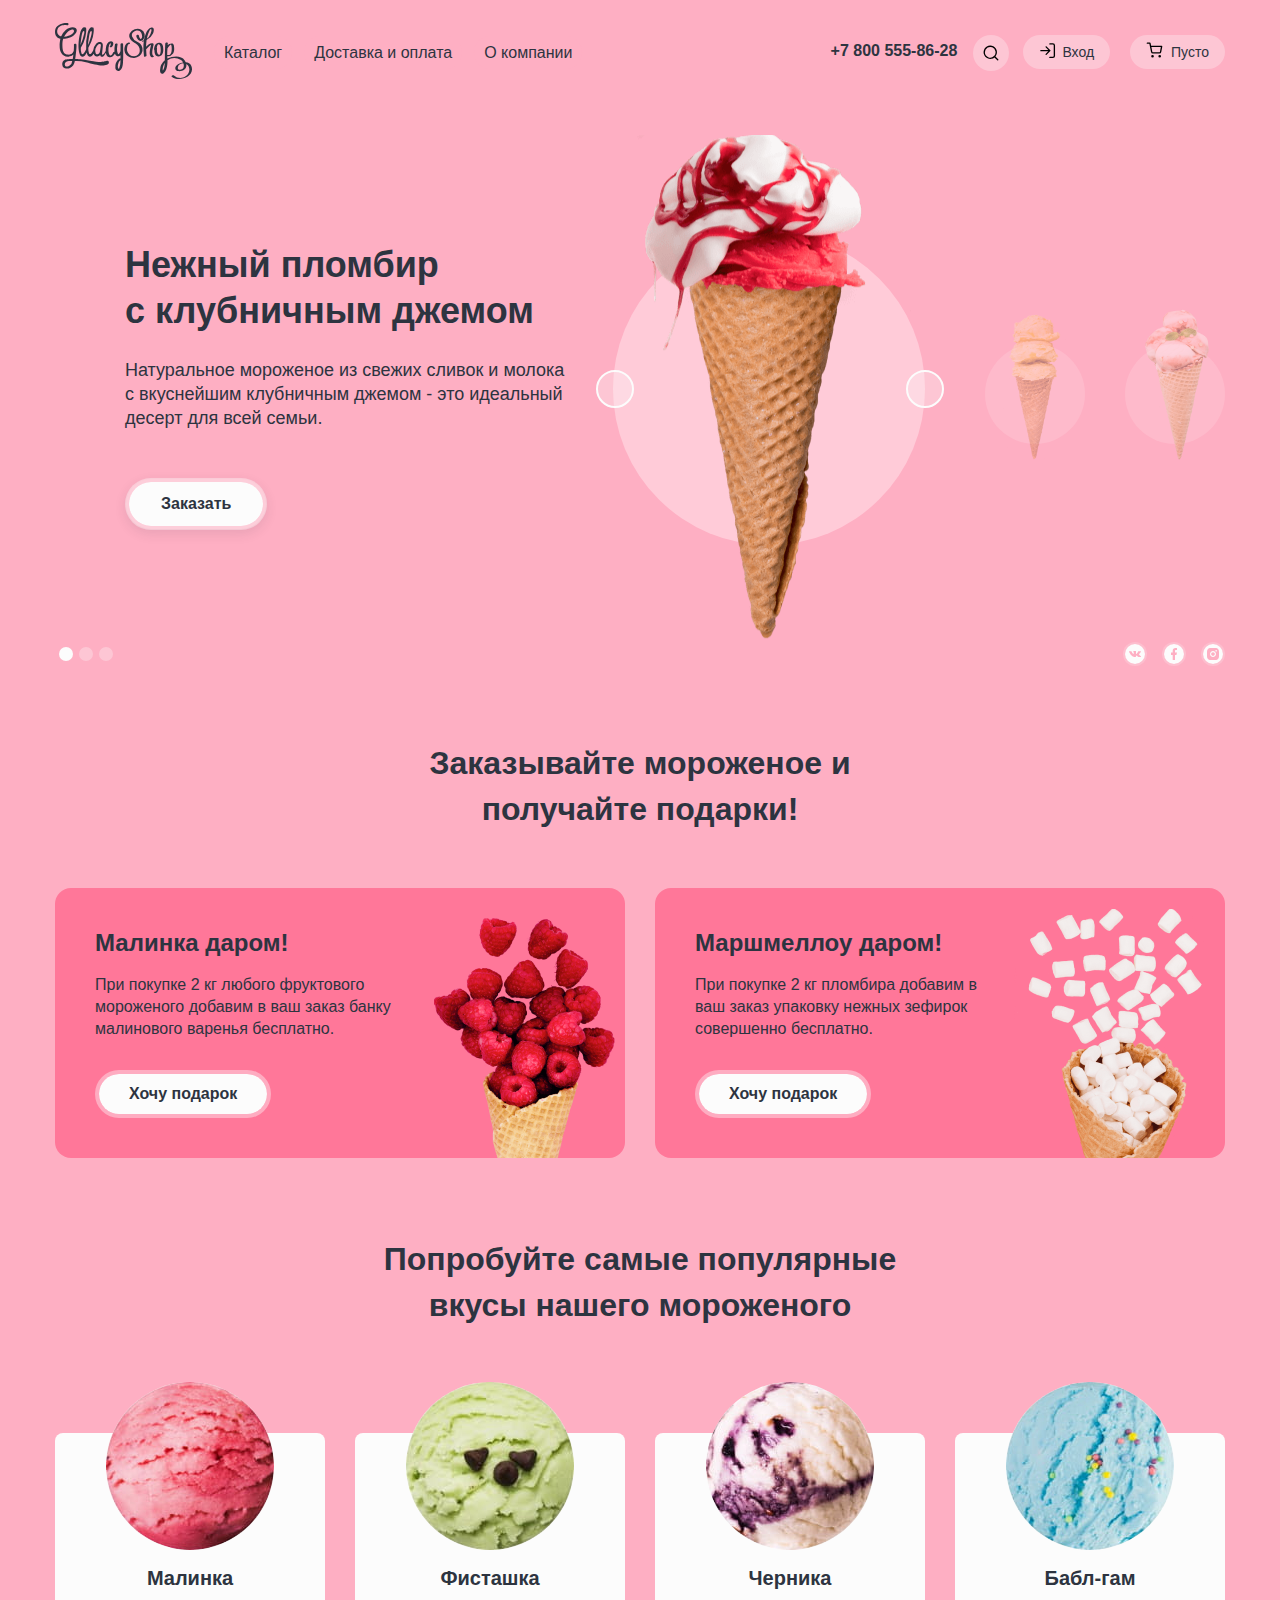
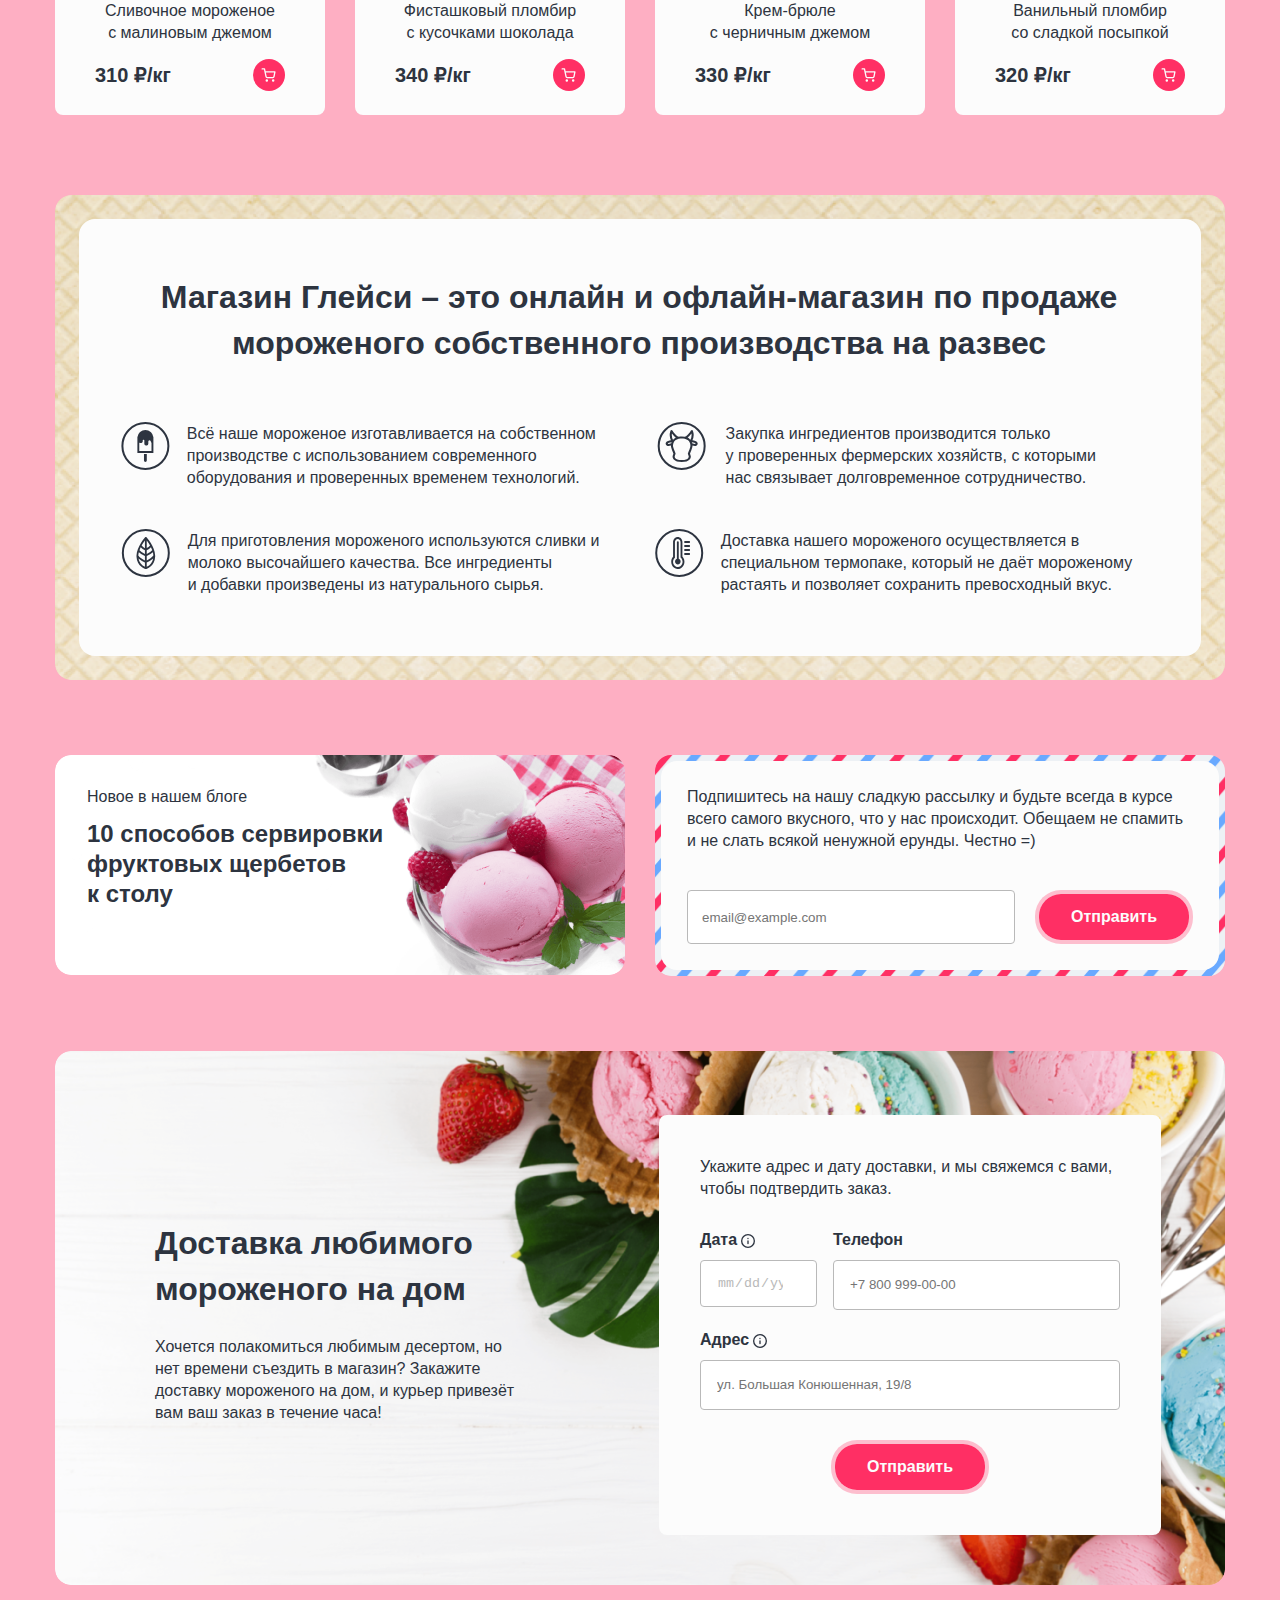
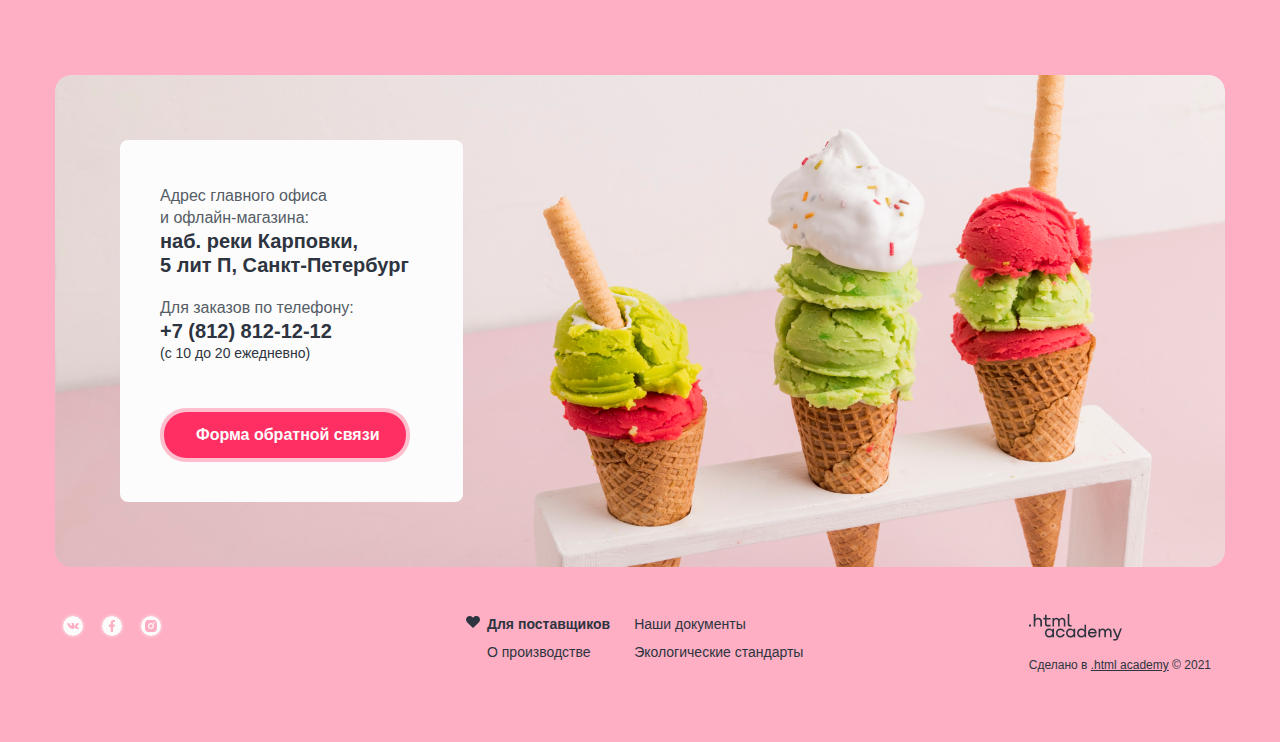
==== commit bdcbf4da: "Сделано модальное окно" ====
--- a/index.html
+++ b/index.html
@@ -435,7 +435,7 @@
           </p>
           <p class="field_group delivery_form_phone">
             <label class="form_label" for="delivery_tel">Телефон</label>
-            <input class="input_form field" type="tel" placeholder="+7 800 999-00-00" id="delivery_tel"
+            <input class="input_form input_form_tel field" type="tel" placeholder="+7 800 999-00-00" id="delivery_tel"
               name="delivery-tel">
           </p>
           <p class="field_group delivery_form_address">
@@ -454,7 +454,7 @@
               </span>
             </span>
 
-            <input class="input_form field" type="text" placeholder="ул. Большая Конюшенная, 19/8" required
+            <input class="input_form field input_form_address" type="text" placeholder="ул. Большая Конюшенная, 19/8" required
               id="delivery_address" name="delivery-address">
           </p>
           <button class="button delivery_submit" type="submit">Отправить</button>
@@ -518,6 +518,32 @@
         </div>
       </div>
     </footer>
+    <div class="modal_container modal-container-close">
+      <div class="modal modal_auth">
+        <button class="modal_close_button">
+          <span class="visually-hidden">Закрыть</span>
+        </button>
+        <section class="modal_content">
+          <h2 class="modal_title">Мы обязательно ответим вам!</h2>
+          <form class="auth_form_modal" action="https://echo.htmlacademy.ru/" method="post">
+            <p class="field_group">
+              <label class="visually-hidden" for="auth-login">Имя Фамилия</label>
+              <input class="auth_form_field field" type="text" id="auth-login" name="auth-login" placeholder="Имя и фамилия">
+            </p>
+            <p class="field_group">
+              <label class="visually-hidden" for="auth-email">Пароль</label>
+              <input class="auth_form_field field" type="email" id="auth-email" name="auth-email" placeholder="email@example.com">
+            </p>
+            <p class="field_group">
+              <label class="visually-hidden" for="message-field">Сообщение</label>
+              <textarea class="auth_form_field field field_text" name="message" id="message-field" cols="20" rows="4">В свободной форме</textarea>
+              <input class="button button_feedback" type="submit" value="Отправить">
+            </p>
+          </form>
+        </section>
+
+      </div>
+    </div>
   </div>
 </body>
 
--- a/styles/styles.css
+++ b/styles/styles.css
@@ -847,26 +847,22 @@
   border: 1px solid #B9B9B9;
   box-sizing: border-box;
   border-radius: 4px;
+  cursor: pointer;
 }
 
 .field:hover {
-  border-color: #2D3440;
+  outline: 1px solid #2D3440;
 }
 
 .field:active {
-  border: 2px solid #2D3440;
+  outline: 2px solid #2D3440;
 }
 
 .field:disabled {
   background: #E7E7E7;
-  border: 1px solid #B9B9B9;
-}
-
-/*.field:invalid {
-	background: #FFFFFF;
-	border: 2px solid #EA5454;
-}
-*/
+  outline: 1px solid #B9B9B9;
+}
+
 .field_newsletter_email {
   grid-column: 1/2;
   grid-row: 2/3;
@@ -891,7 +887,7 @@
   padding-bottom: 50px;
   padding-left: 100px;
   padding-right: 64px;
-  margin-bottom: 75px;
+  margin-bottom: 90px;
 }
 
 .delivery_description {
@@ -1048,16 +1044,20 @@
   color: #B9B9B9;
 }
 
+.input_form_tel {
+  line-height: 20px;
+}
+
+.input_form_address {
+  line-height: 20px;
+}
+
 input[type=date]::-webkit-calendar-picker-indicator {
   opacity: 0;
 }
 
-input[type=date] {
-  padding: 12px 16px;
-}
-
 .delivery_form_address {
-  margin-top: -5px;
+  margin-top: -10px;
 }
 
 .contacts {
@@ -1072,7 +1072,7 @@
   border-radius: 8px;
   display: inline-block;
   width: 343px;
-  padding: 45px 40px 50px 40px;
+  padding: 45px 40px 40px 40px;
 }
 
 .contacts_title {
@@ -1082,7 +1082,6 @@
   color: #565c66;
   padding: 0;
   margin: 0;
-  margin-bottom: 12px;
 }
 
 .contacts_address {
@@ -1091,7 +1090,7 @@
   color: #2d3440;
   margin: 0;
   padding: 0;
-  margin-bottom: 24px;
+  margin-bottom: 20px;
 }
 
 .contacts_tel {
@@ -1161,6 +1160,83 @@
 .text_footer {
   padding: 0;
   margin: 10px 0 0 0;
+}
+
+.modal_container {
+  position: fixed;
+  top: 0;
+  left: 0;
+  display: flex;
+  width: 100%;
+  height: 100%;
+  background-color: rgba(0, 0, 0, 0.3);
+  z-index: 3;
+}
+
+.modal {
+  position: relative;
+  margin: auto;
+  padding: 64px 64px 48px 64px;
+  background-color: #ffffff;
+}
+
+.modal_auth {
+  width: 570px;
+}
+
+.modal_close_button {
+  position: absolute;
+  padding: 0;
+  top: 40px;
+  right: 40px;
+  width: 20px;
+  height: 20px;
+  background-color: #ffffff;
+  border: none;
+  background-image: url("../images/close.svg");
+  background-repeat: no-repeat;
+  background-position: center;
+  cursor: pointer;
+}
+
+.modal_title {
+  font-style: normal;
+  font-weight: 700;
+  font-size: 24px;
+  line-height: 30px;
+}
+
+.auth_form_modal .field_group {
+  margin: 0;
+  margin-bottom: 16px;
+}
+
+.auth_form_modal .field {
+  width: 442px;
+}
+
+.auth_form_field {
+  font-family: 'Inter';
+  font-style: normal;
+  font-weight: 400;
+  font-size: 16px;
+  line-height: 20px;
+  ;
+  color: #B9B9B9;
+  border: 1px solid #B9B9B9;
+  border-radius: 4px;
+}
+
+.field_group .button_feedback {
+  margin-top: 32px;
+  margin-left: auto;
+}
+
+.modal_content input::-webkit-input-placeholder {
+  color: #B9B9B9;
+}
+.modal-container-close {
+  display: none;
 }
 
 /*----Каталог----*/
